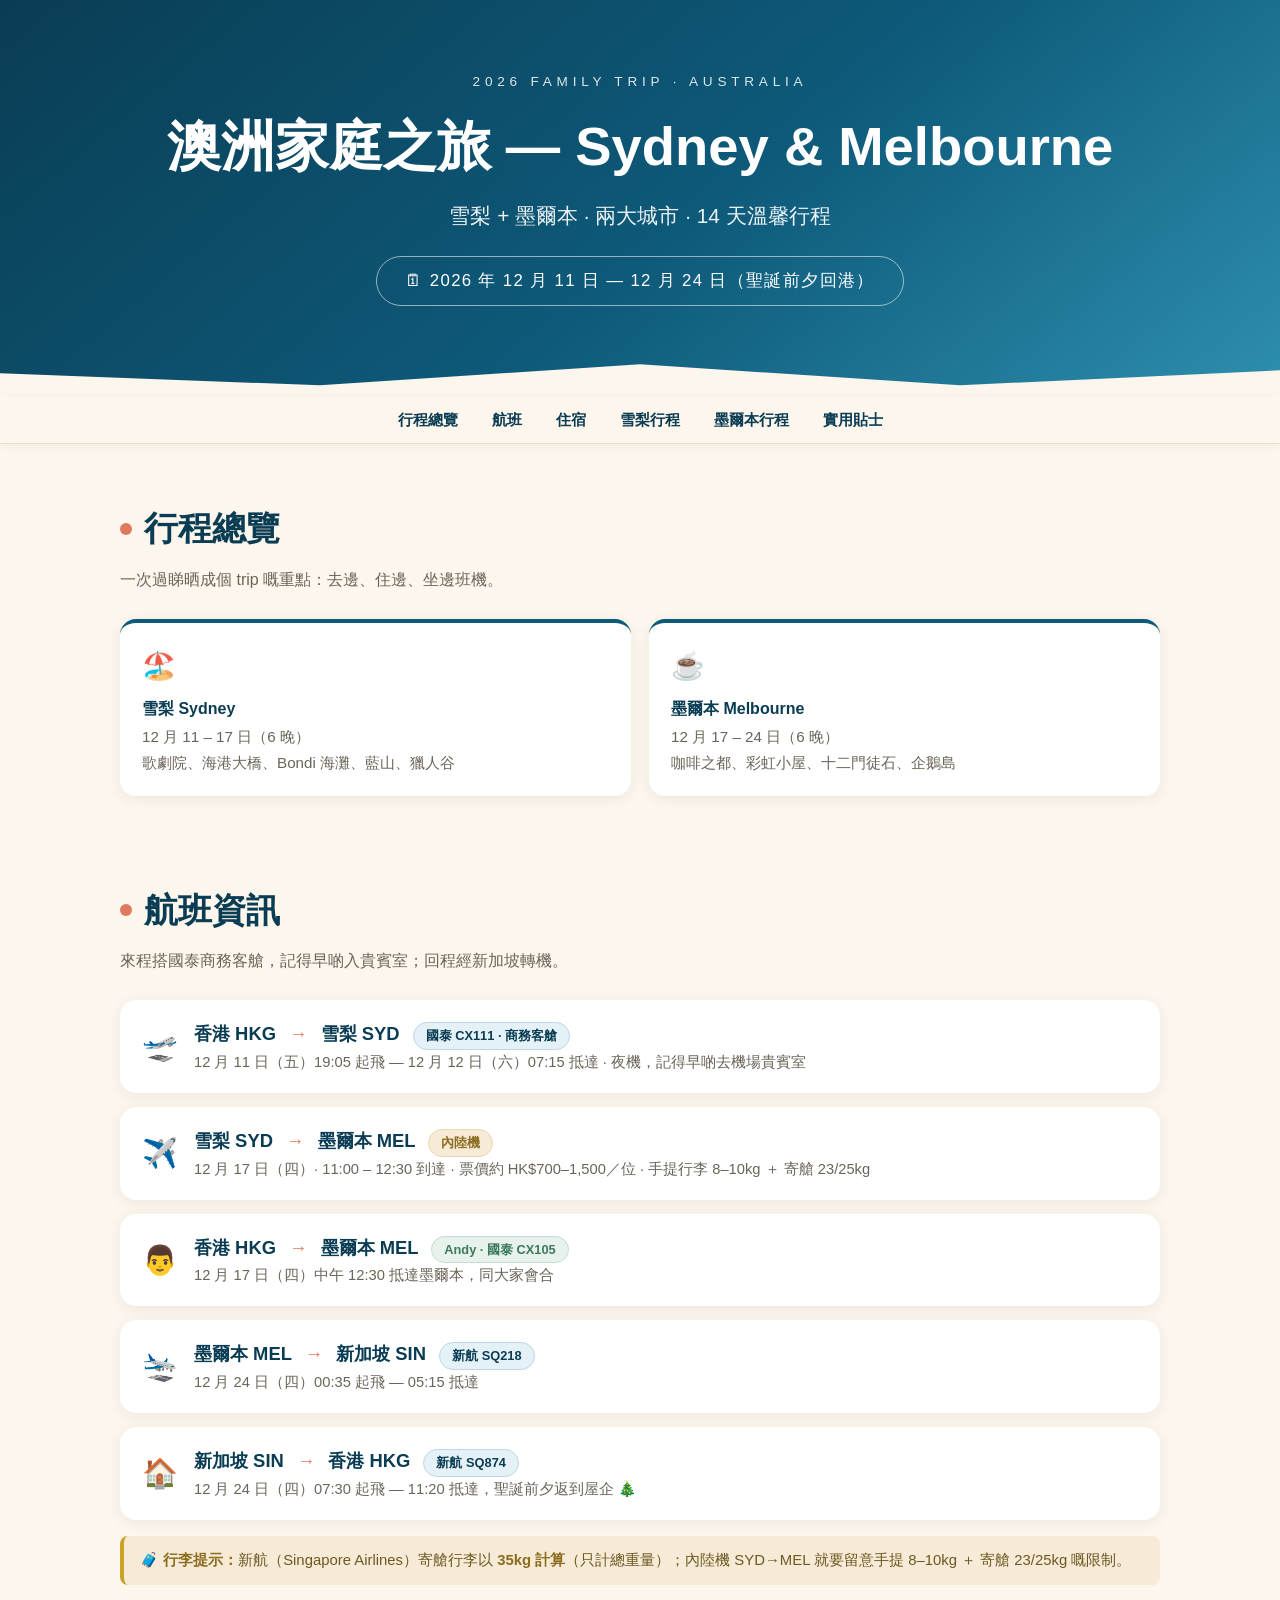
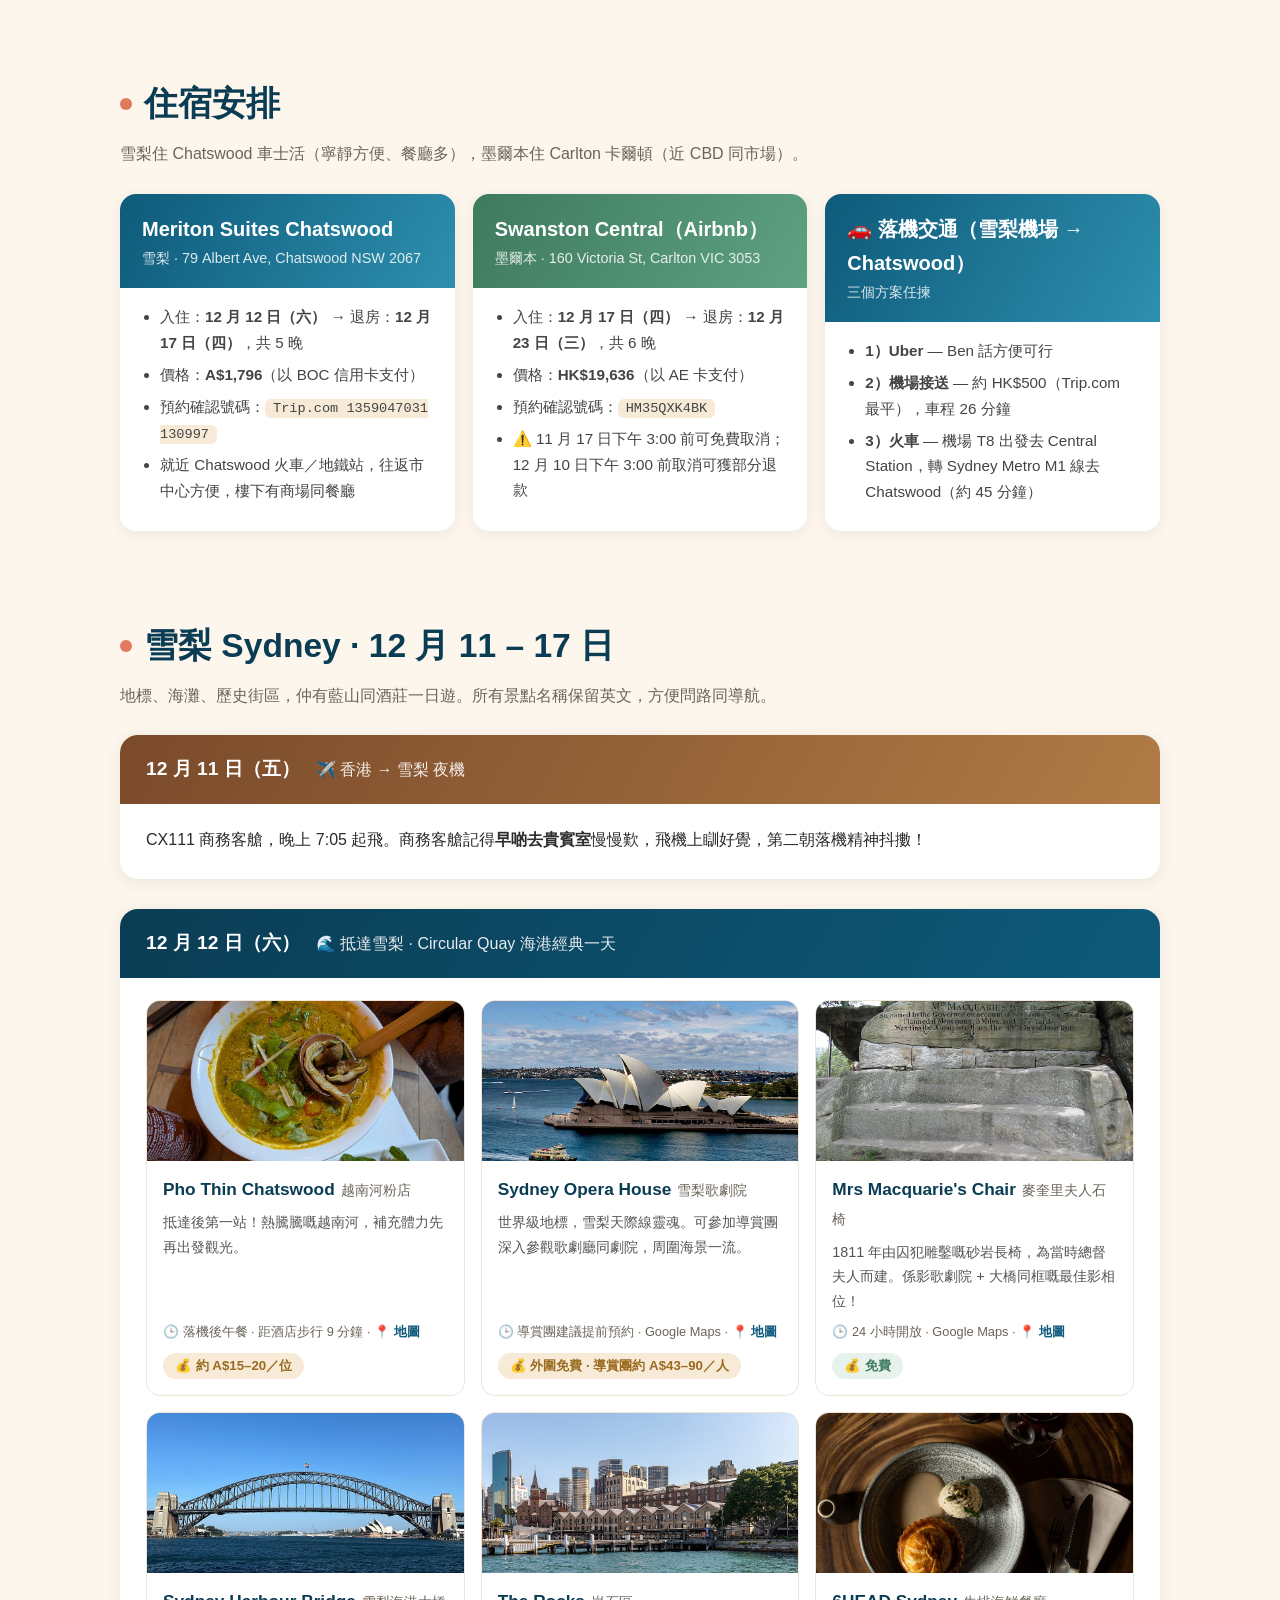
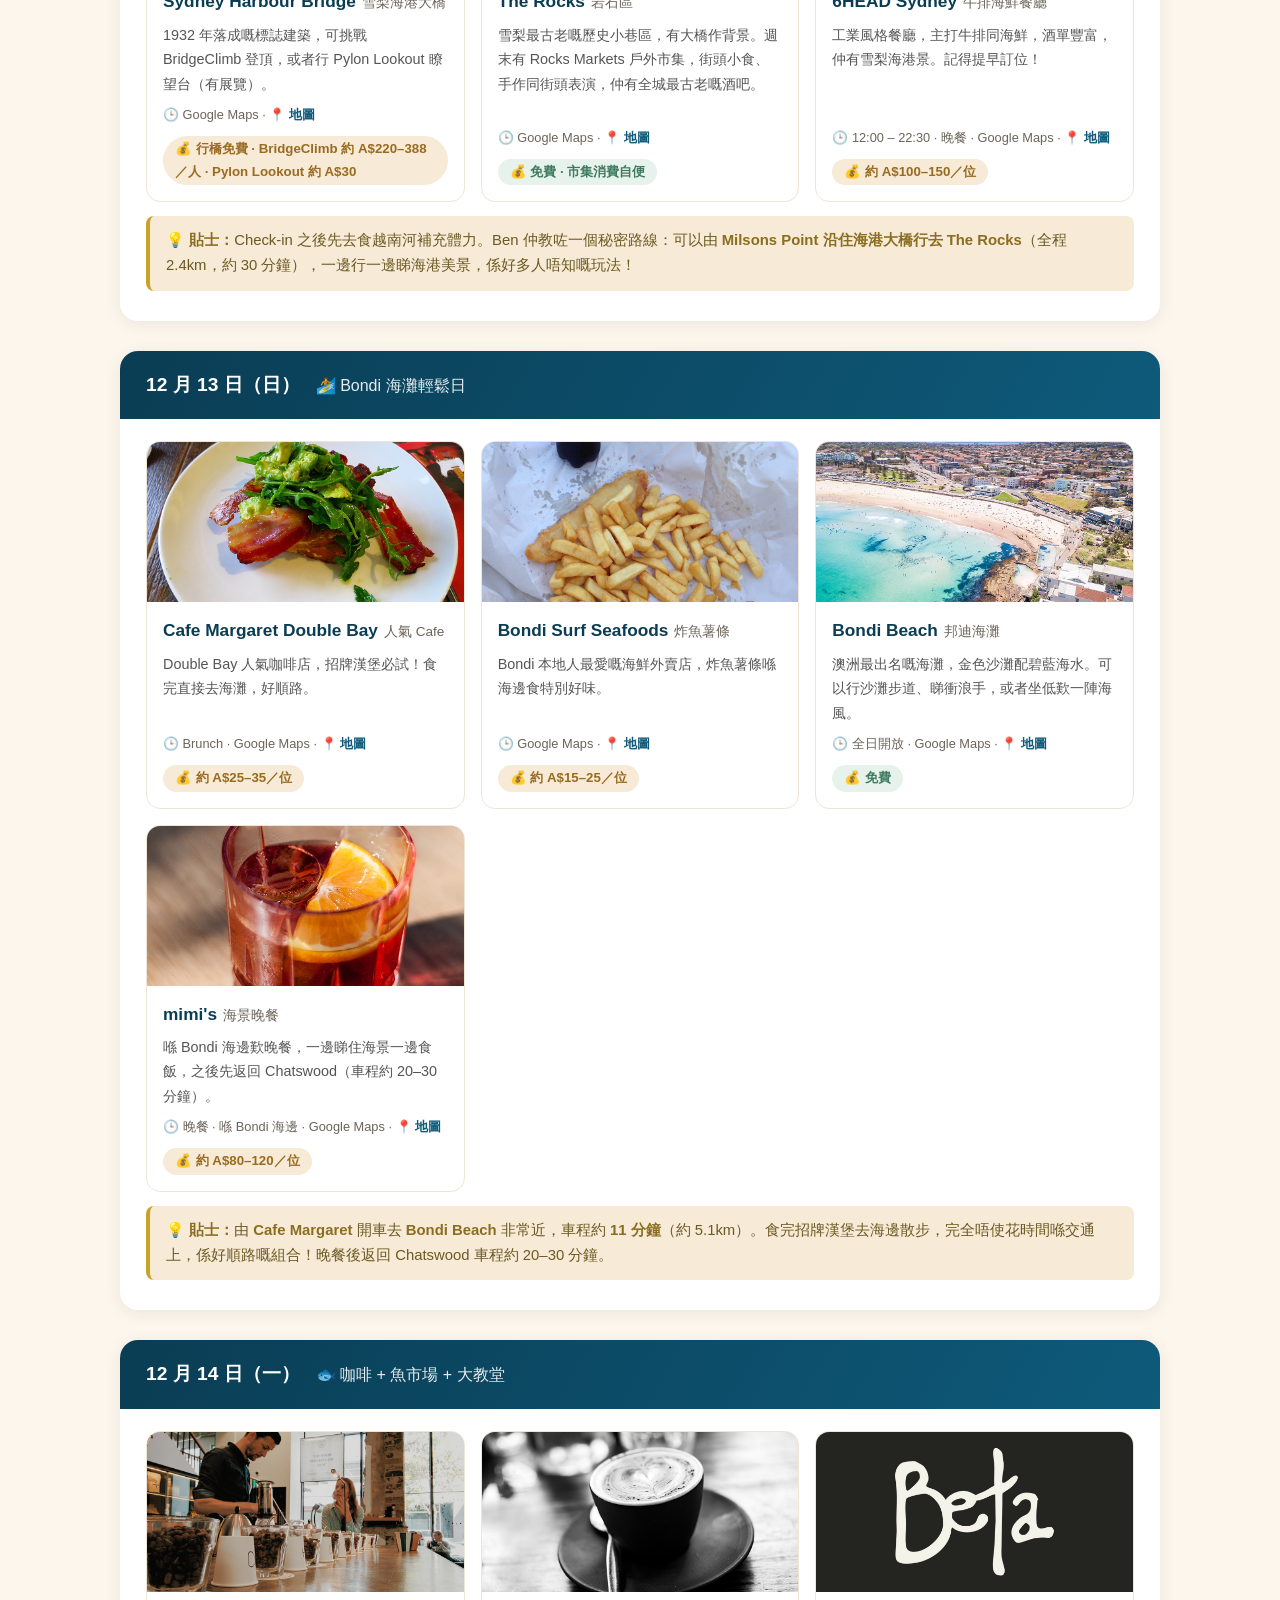
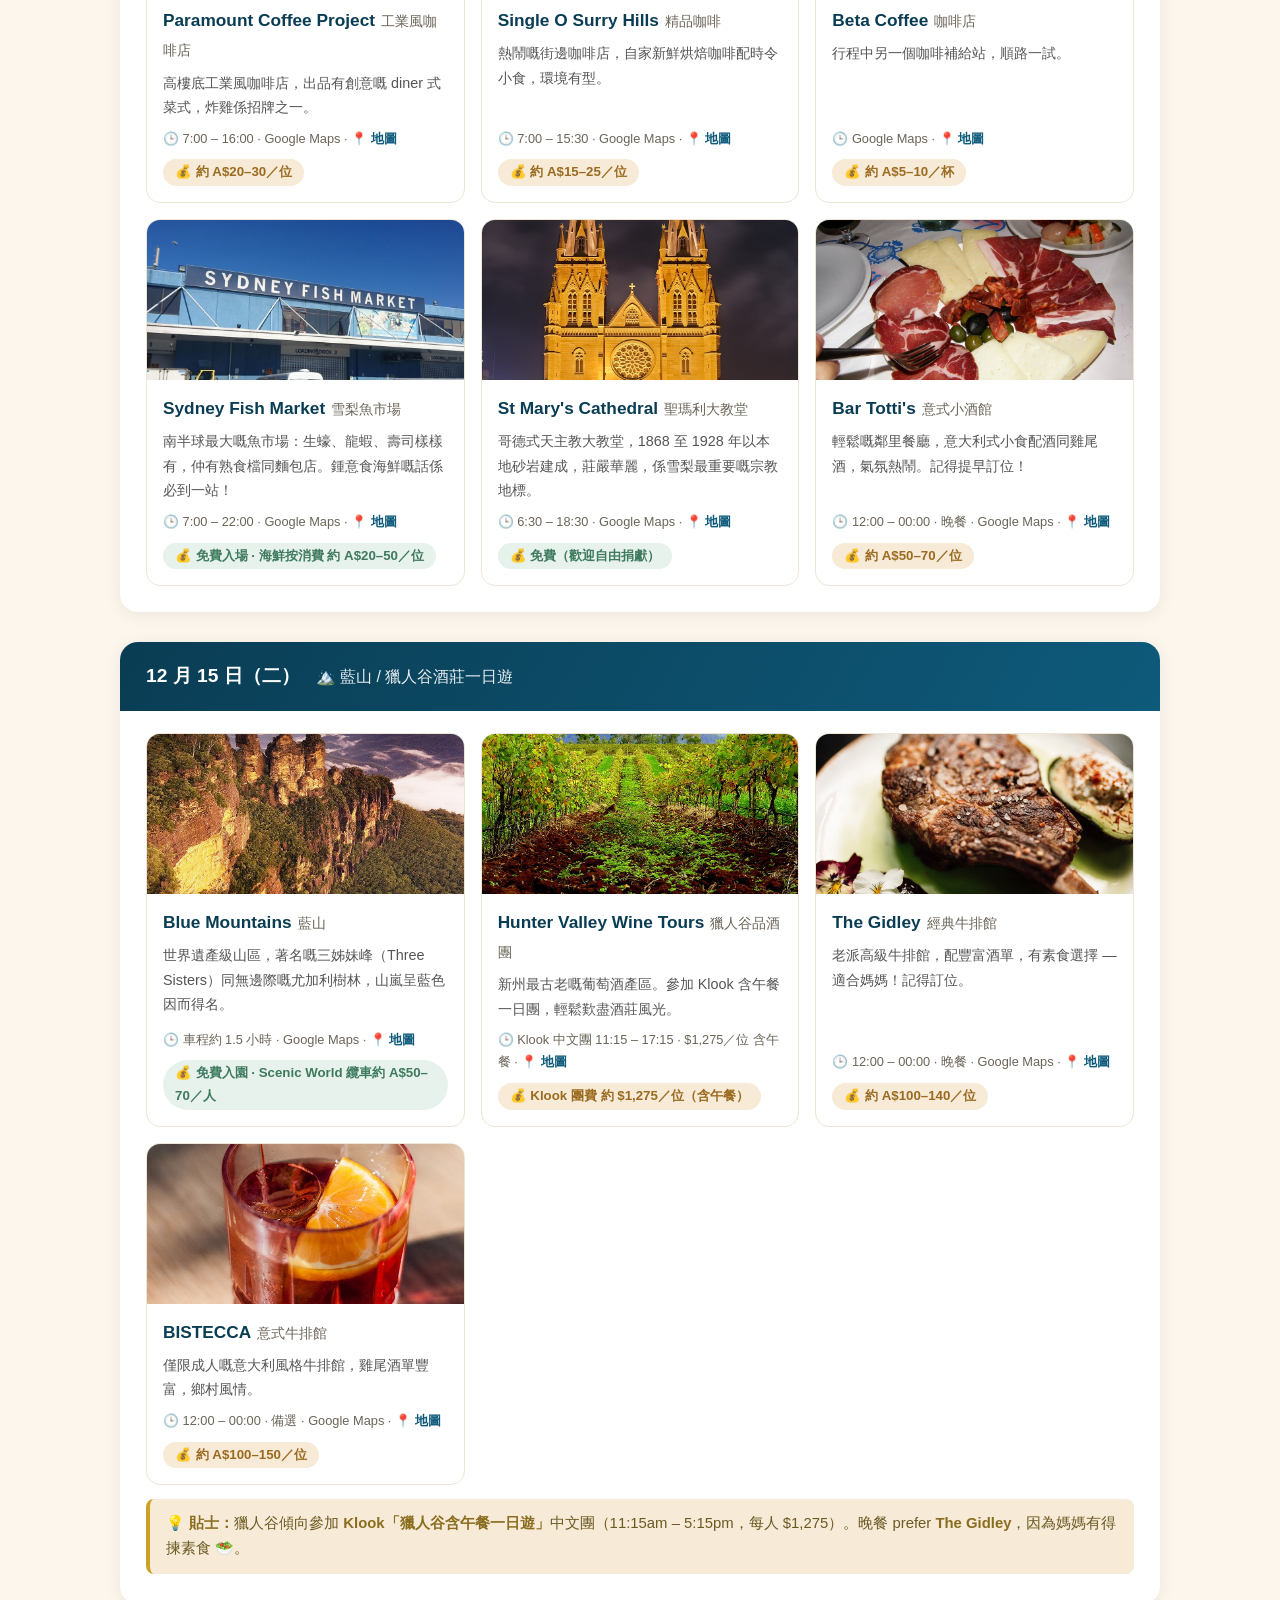
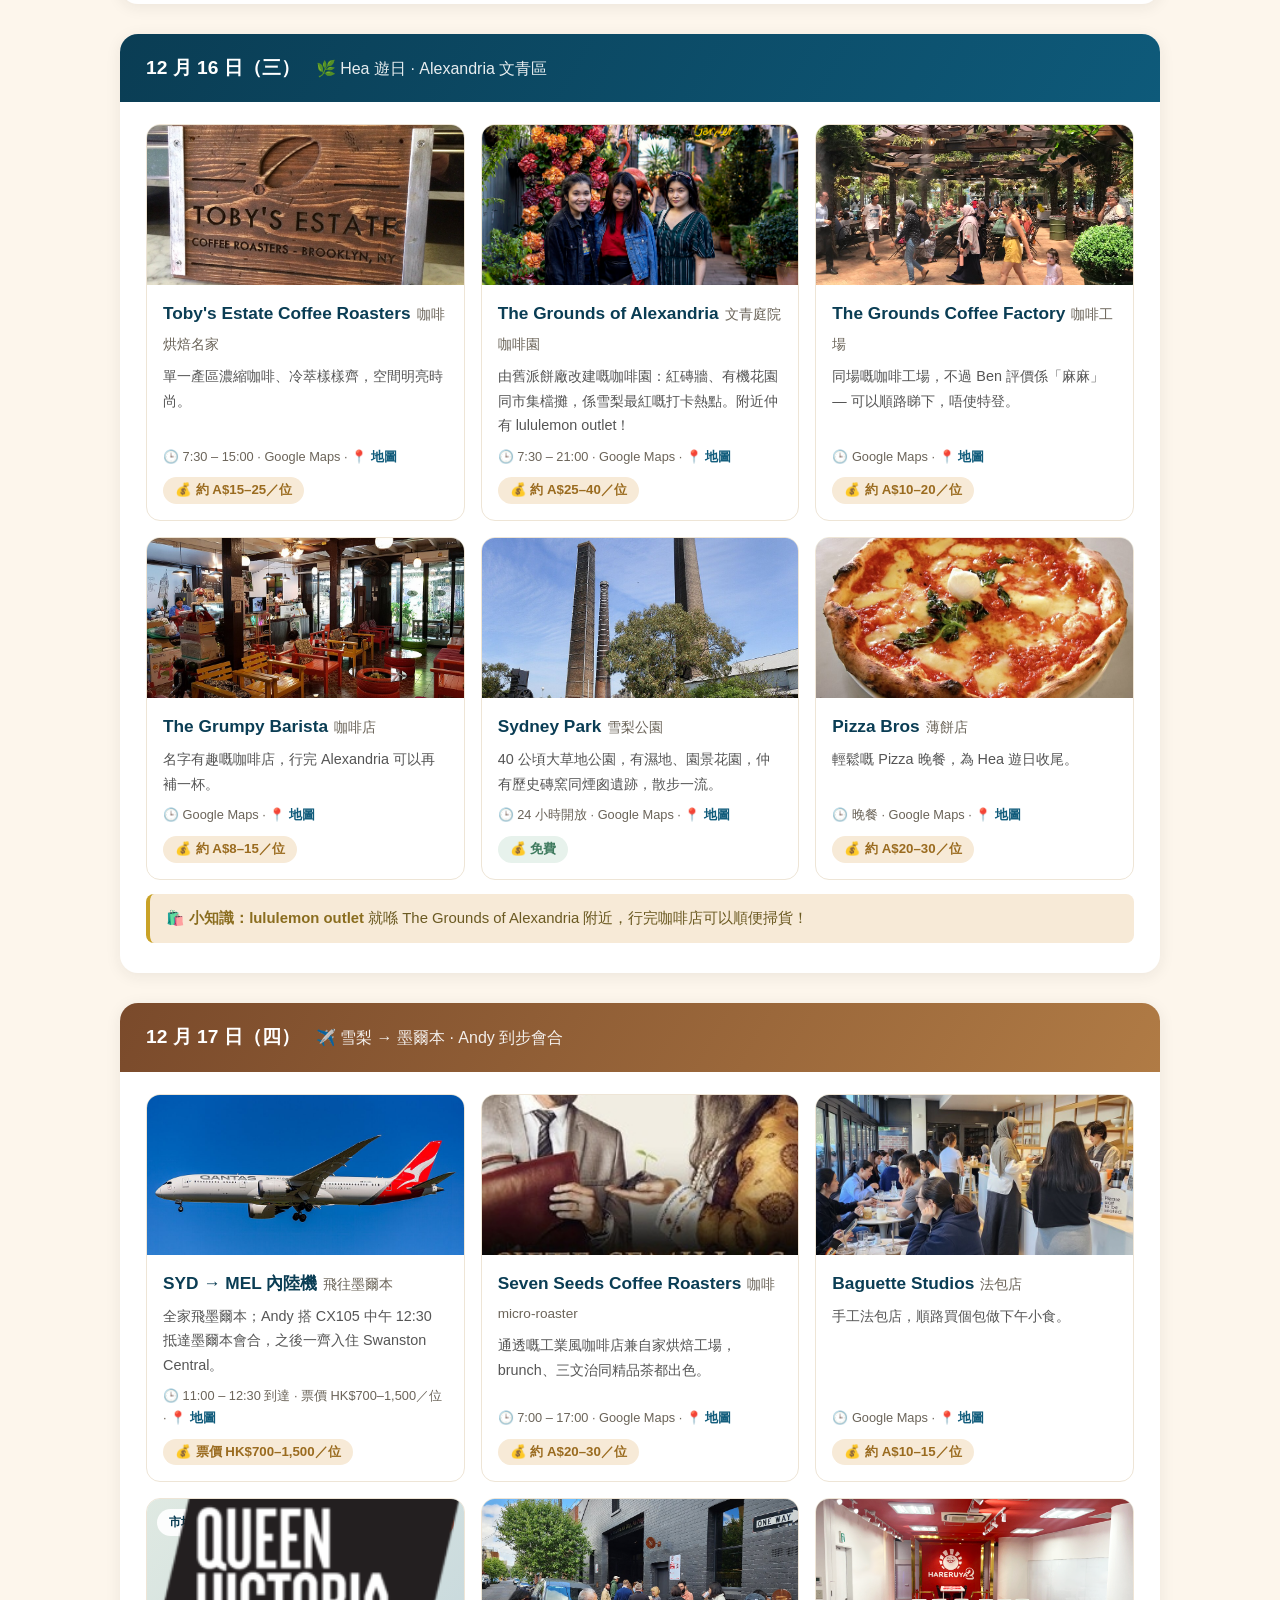
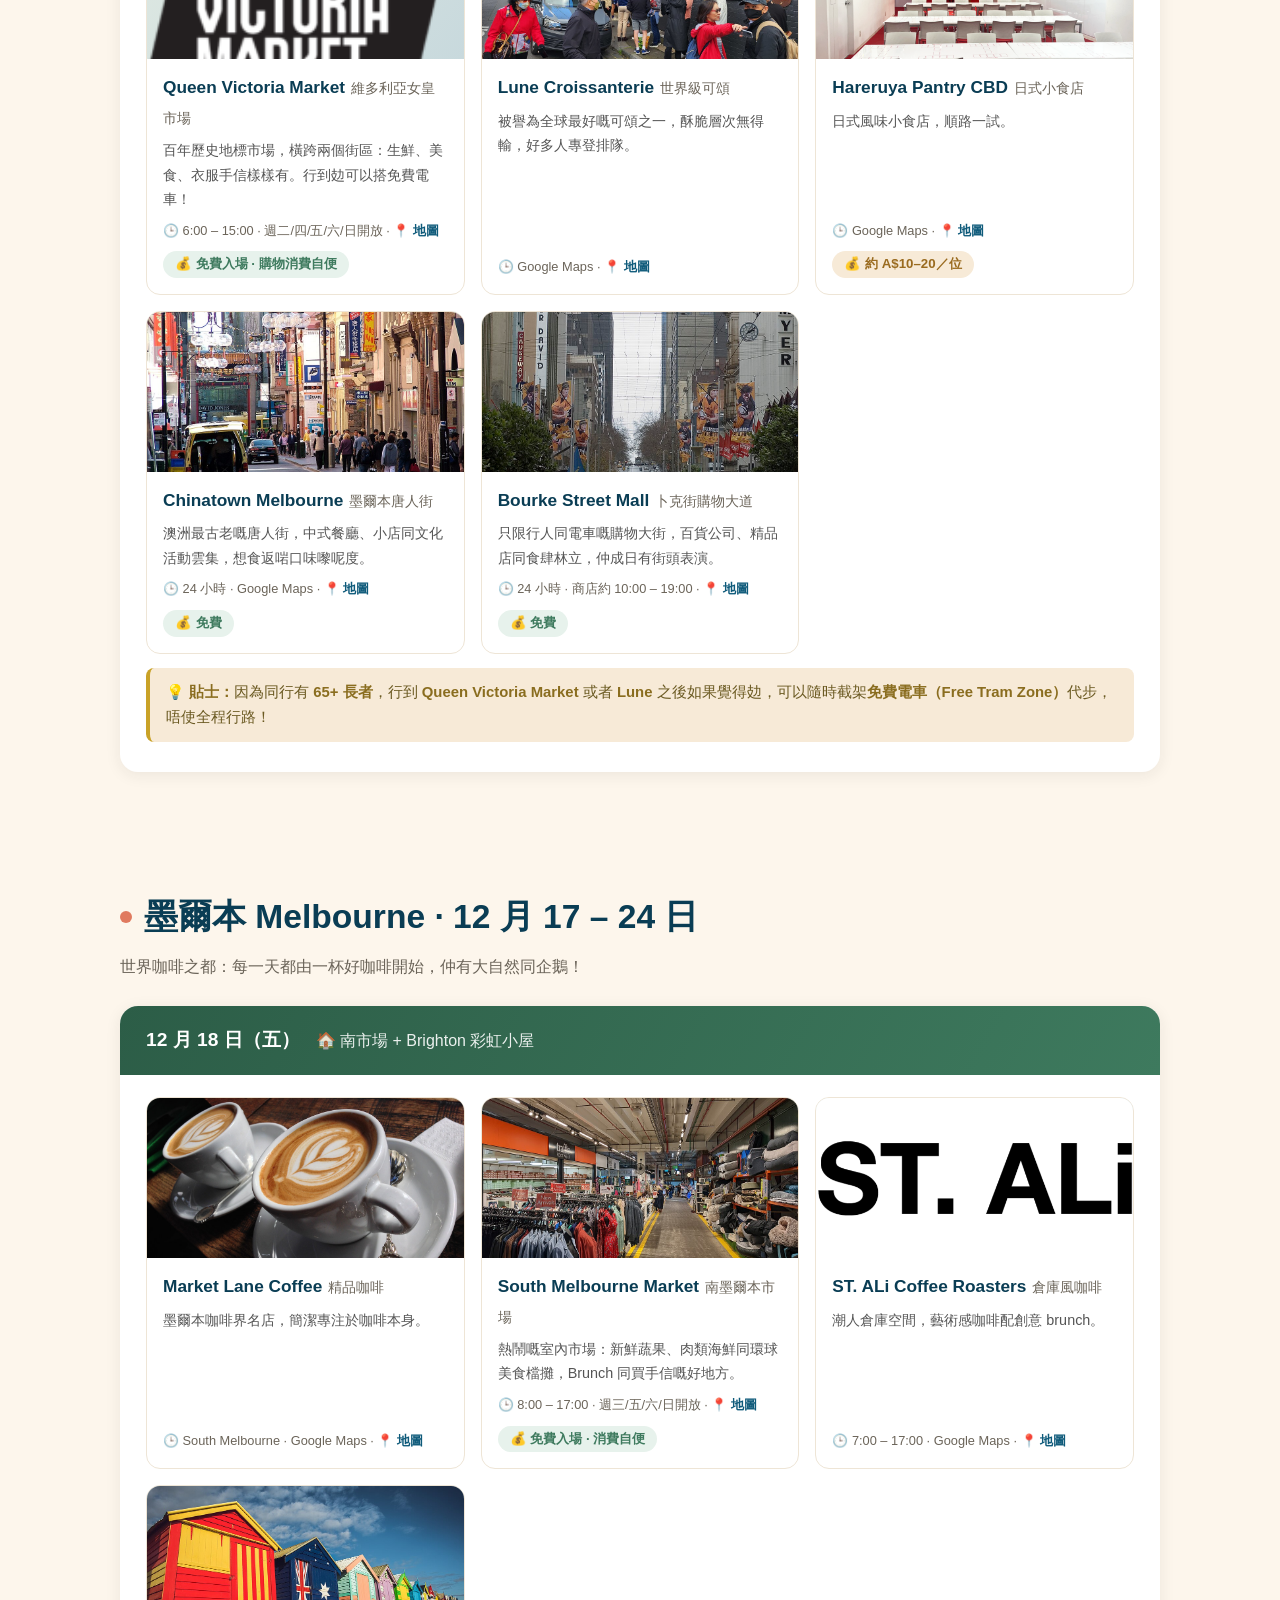
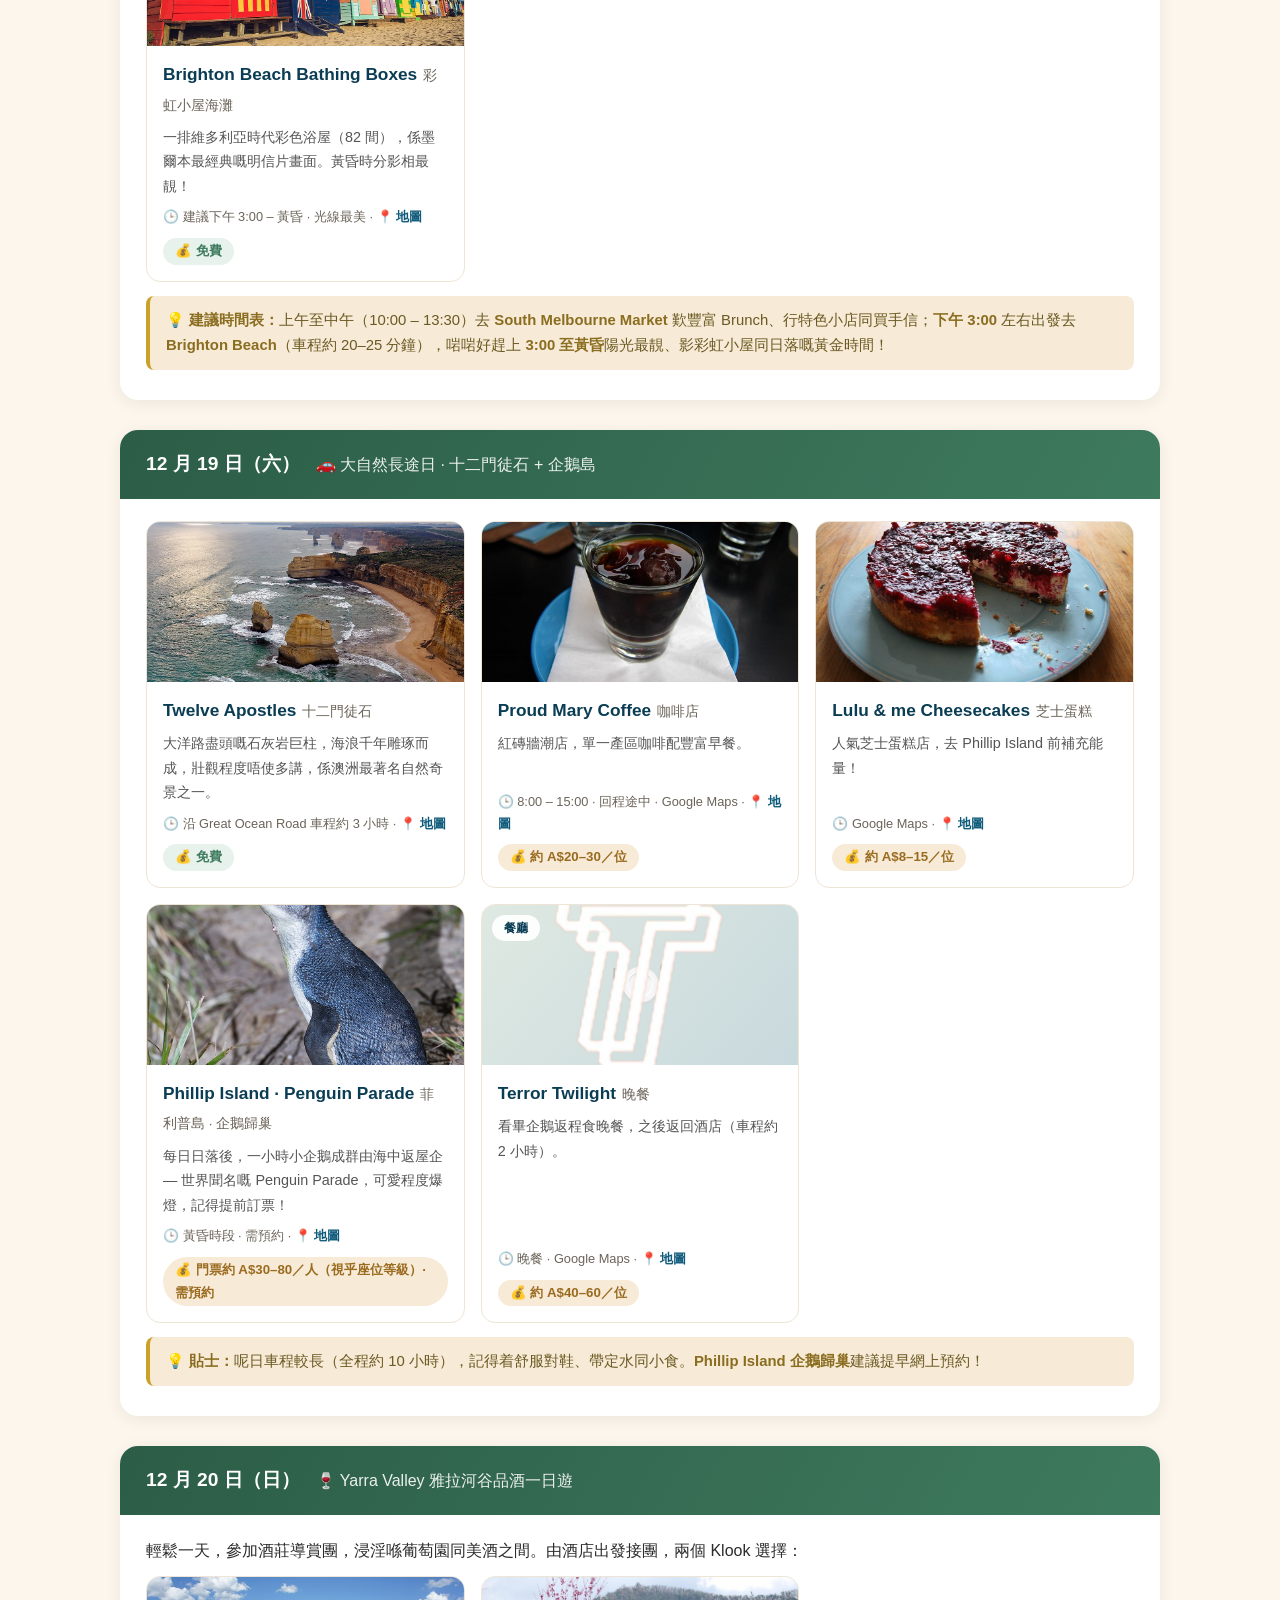
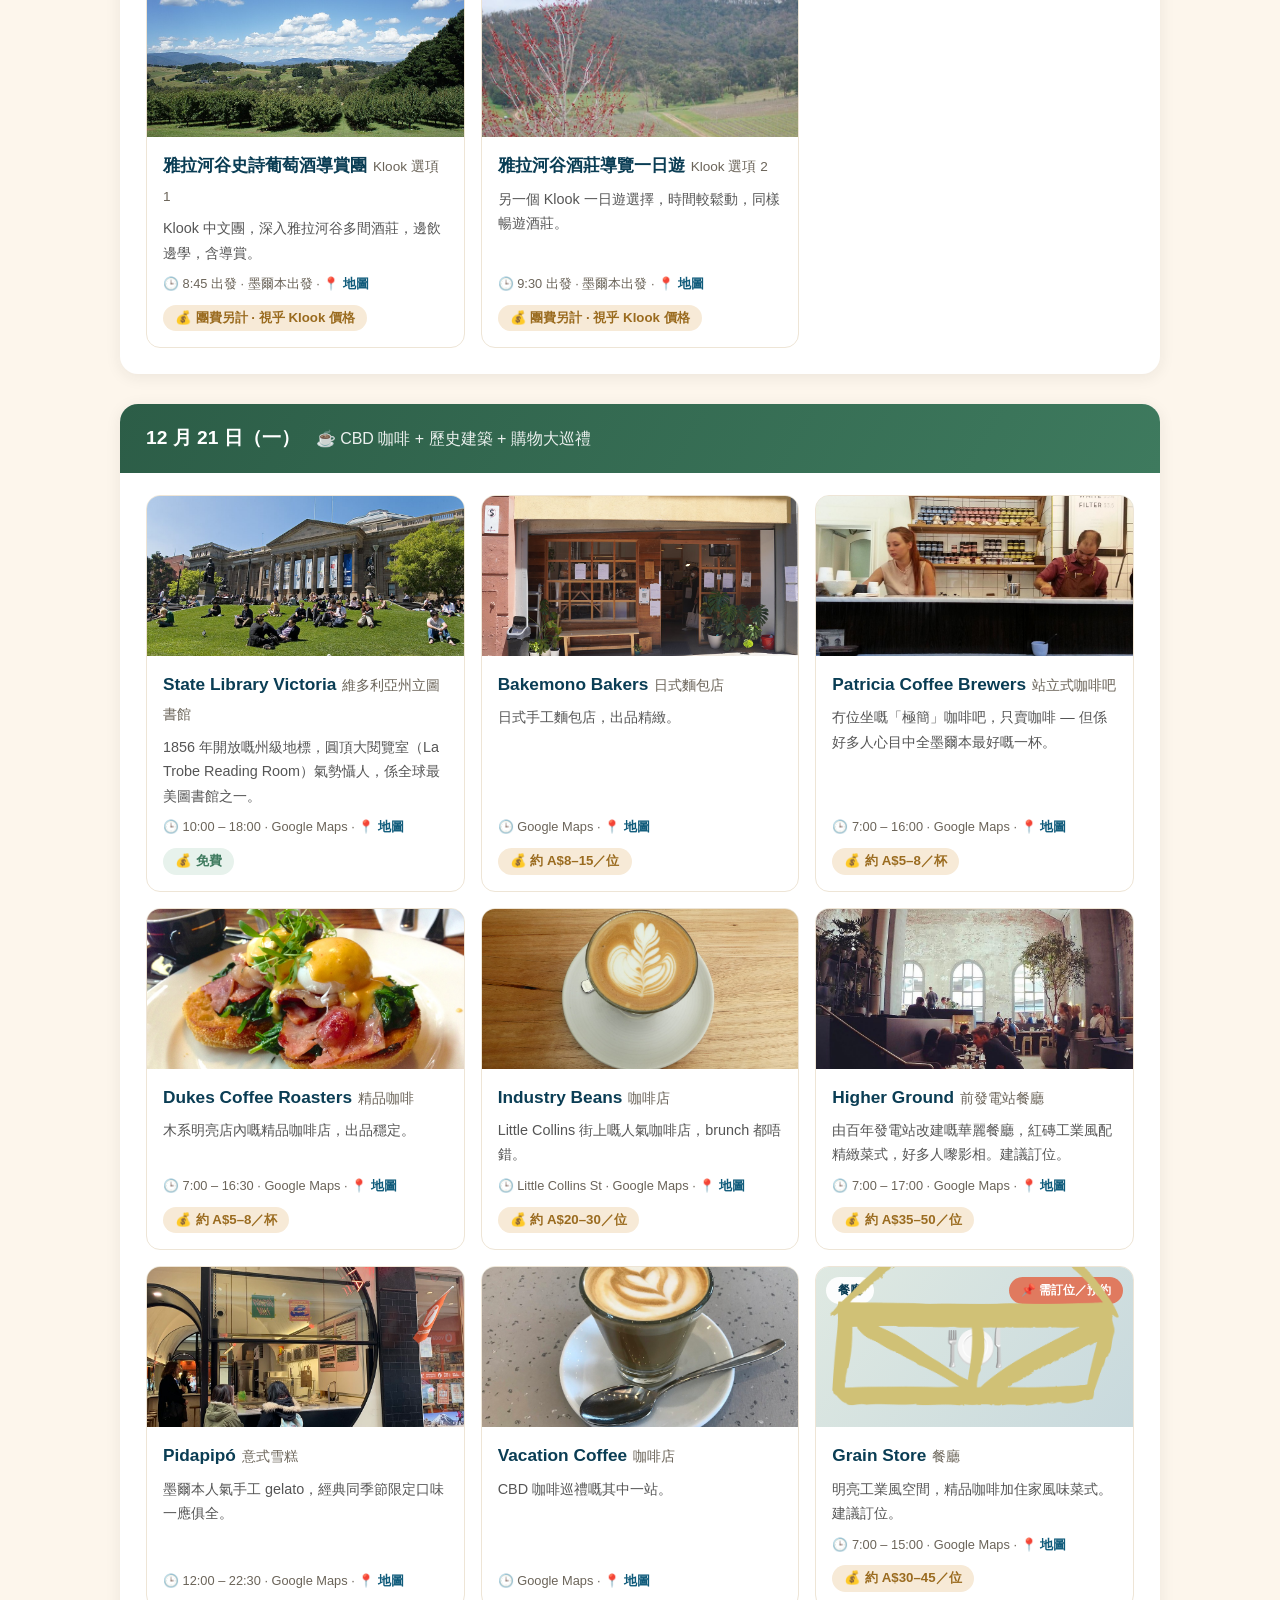
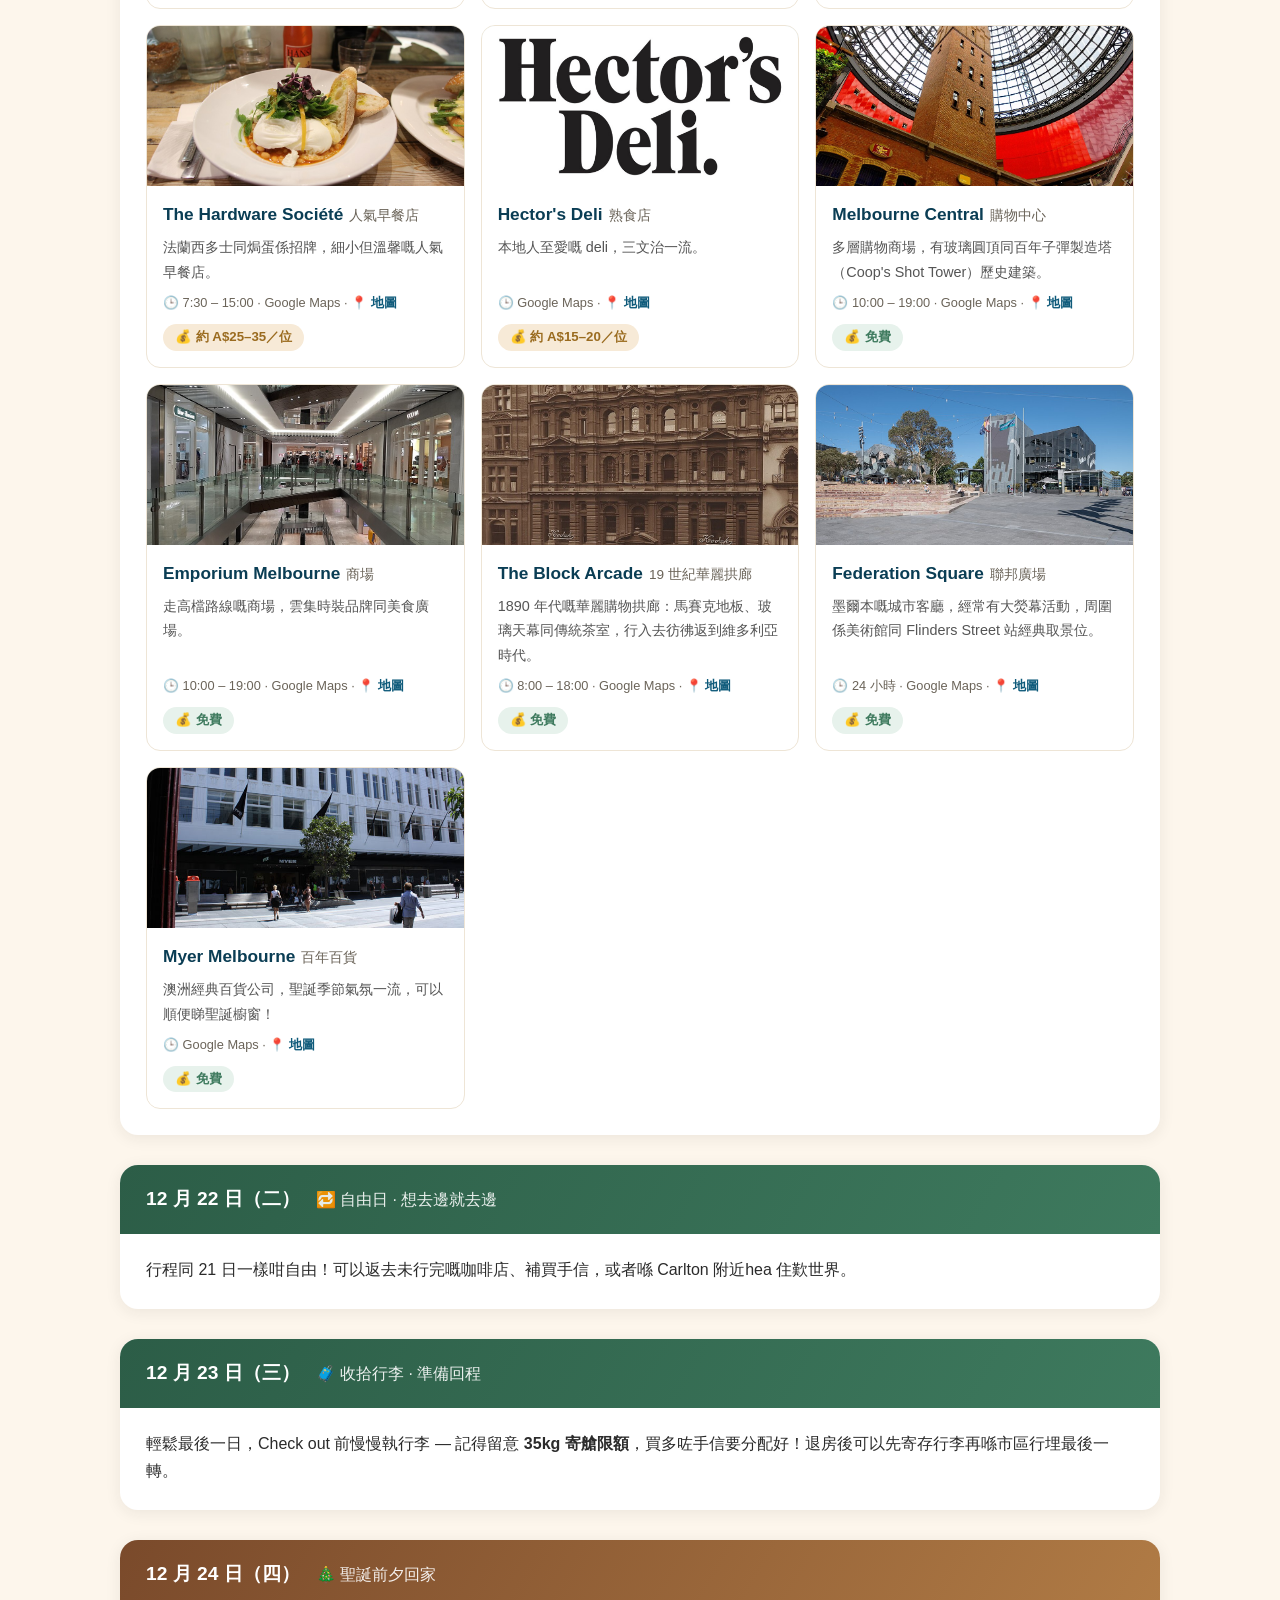
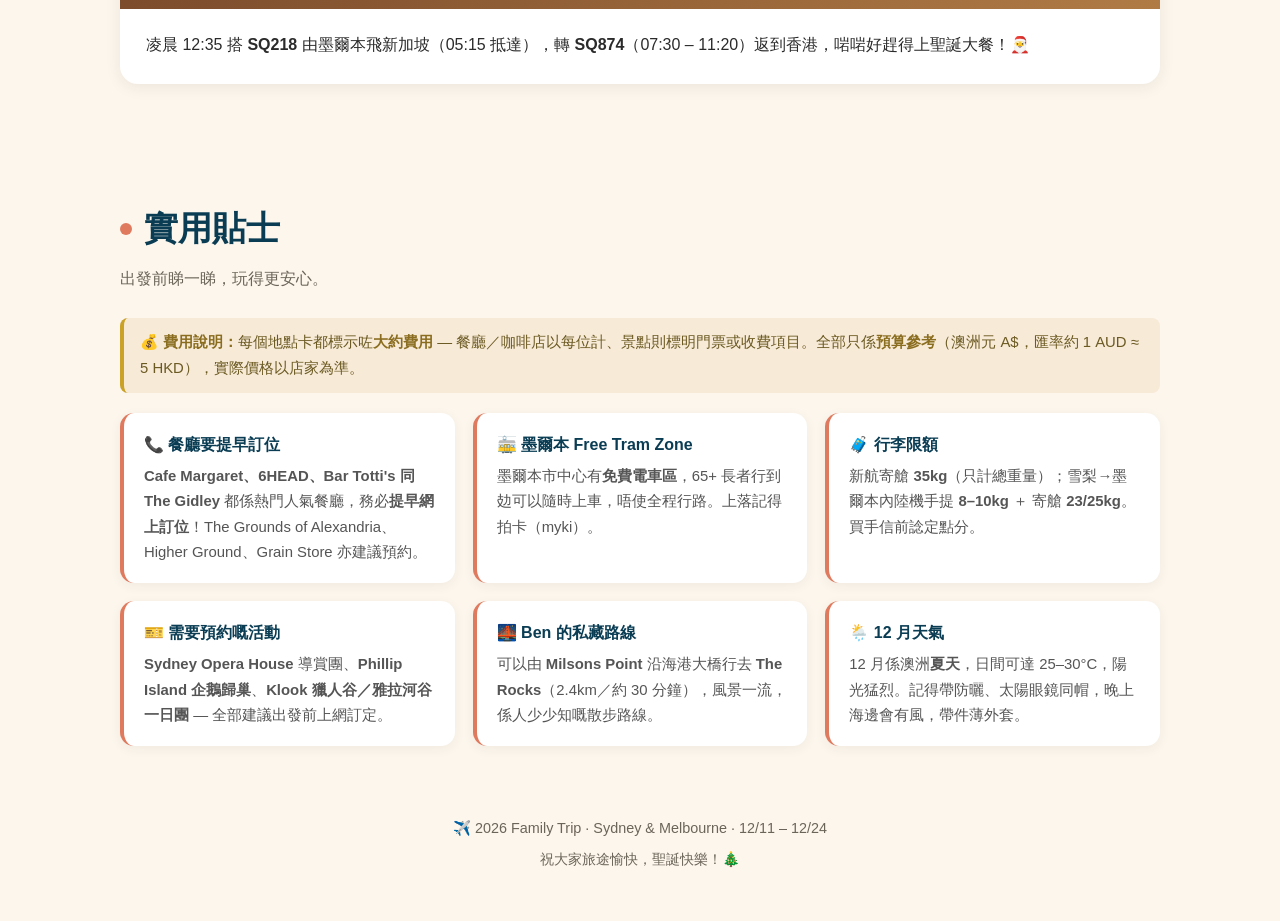
==== aussie/index.html @ d3a6ebd0 "Improve mobile responsiveness: scrollable nav, tap targets, text-size-adjust, theme-color" ====
<!DOCTYPE html>
<html lang="zh-Hant">
<head>
<meta charset="UTF-8">
<meta name="viewport" content="width=device-width, initial-scale=1.0">
<meta name="theme-color" content="#0a3d54">
<title>2026 澳洲家庭之旅 — Sydney &amp; Melbourne</title>
<style>
  :root{
    --ocean:#0e5a7a; --ocean-dark:#0a3d54; --sand:#fdf6ec; --sand2:#f7ead7;
    --leaf:#3e7a5e; --coral:#e07a5f; --ink:#2b2b2b; --muted:#6b6459;
    --card:#ffffff; --gold:#c9a227;
  }
  *{margin:0;padding:0;box-sizing:border-box}
  html{scroll-behavior:smooth;-webkit-text-size-adjust:100%}
  body{font-family:"PingFang TC","Microsoft JhengHei","Noto Sans TC",Segoe UI,sans-serif;background:var(--sand);color:var(--ink);line-height:1.7}
  img{max-width:100%;display:block}

  /* ---------- Hero ---------- */
  .hero{background:linear-gradient(140deg,var(--ocean-dark) 0%,var(--ocean) 55%,#2e8fae 100%);color:#fff;text-align:center;padding:70px 20px 90px;position:relative;overflow:hidden}
  .hero::after{content:"";position:absolute;bottom:-1px;left:0;right:0;height:60px;background:var(--sand);clip-path:polygon(0 100%,100% 100%,100% 55%,75% 80%,50% 45%,25% 80%,0 60%)}
  .hero .kicker{letter-spacing:.35em;font-size:.85rem;opacity:.85;text-transform:uppercase}
  .hero h1{font-size:clamp(2rem,5.5vw,3.4rem);margin:.5rem 0 .3rem;font-weight:800}
  .hero .sub{font-size:clamp(1rem,2.4vw,1.3rem);opacity:.92}
  .hero .dates{display:inline-block;margin-top:22px;padding:10px 28px;border:1.5px solid rgba(255,255,255,.55);border-radius:999px;font-size:1.05rem;letter-spacing:.08em}

  nav{position:sticky;top:0;z-index:50;background:rgba(253,246,236,.96);backdrop-filter:blur(6px);-webkit-backdrop-filter:blur(6px);border-bottom:1px solid #eadfcf;box-shadow:0 2px 10px rgba(0,0,0,.05)}
  nav ul{display:flex;justify-content:center;gap:6px;list-style:none;padding:10px 12px;flex-wrap:wrap}
  nav a{text-decoration:none;color:var(--ocean-dark);font-weight:600;font-size:.95rem;padding:6px 14px;border-radius:999px}
  nav a:hover{background:var(--sand2)}

  .wrap{max-width:1080px;margin:0 auto;padding:0 20px}
  section{padding:56px 0 30px}
  h2{font-size:clamp(1.5rem,3.4vw,2.1rem);color:var(--ocean-dark);margin-bottom:8px;display:flex;align-items:center;gap:12px}
  h2 .dot{width:12px;height:12px;border-radius:50%;background:var(--coral);flex:none}
  .lead{color:var(--muted);margin-bottom:26px}

  /* ---------- Summary cards ---------- */
  .grid{display:grid;gap:18px}
  .grid.c4{grid-template-columns:repeat(auto-fit,minmax(230px,1fr))}
  .grid.c3{grid-template-columns:repeat(auto-fit,minmax(280px,1fr))}
  .stat{background:var(--card);border-radius:16px;padding:20px 22px;box-shadow:0 3px 14px rgba(43,43,43,.07);border-top:4px solid var(--ocean)}
  .stat .ic{font-size:1.7rem}
  .stat h3{font-size:1rem;color:var(--ocean-dark);margin:6px 0 2px}
  .stat p{font-size:.95rem;color:var(--muted)}

  /* ---------- Flights ---------- */
  .flight{background:var(--card);border-radius:16px;padding:18px 22px;box-shadow:0 3px 14px rgba(43,43,43,.07);display:flex;gap:16px;align-items:center;flex-wrap:wrap}
  .flight .route{font-weight:800;font-size:1.15rem;color:var(--ocean-dark)}
  .flight .route .arrow{color:var(--coral);margin:0 8px}
  .flight .meta{color:var(--muted);font-size:.92rem}
  .tag{display:inline-block;background:var(--sand2);color:#8a6d1f;border:1px solid #e7d9b0;border-radius:999px;font-size:.8rem;padding:2px 12px;margin-left:8px;white-space:nowrap}
  .tag.blue{background:#e4f1f6;color:var(--ocean-dark);border-color:#bcd9e4}
  .tag.green{background:#e7f2ec;color:var(--leaf);border-color:#c2ddd0}

  /* ---------- Hotels ---------- */
  .hotel{background:var(--card);border-radius:16px;overflow:hidden;box-shadow:0 3px 14px rgba(43,43,43,.07);display:flex;flex-direction:column}
  .hotel .head{padding:18px 22px;color:#fff}
  .hotel.sydney .head{background:linear-gradient(120deg,var(--ocean),#2e8fae)}
  .hotel.melb .head{background:linear-gradient(120deg,var(--leaf),#5fa183)}
  .hotel .head h3{font-size:1.25rem}
  .hotel .head .en{opacity:.85;font-size:.9rem}
  .hotel .body{padding:16px 22px 20px;font-size:.95rem}
  .hotel .body li{margin-left:18px;margin-bottom:6px;color:#444}
  .conf{font-family:Consolas,monospace;background:var(--sand2);padding:2px 8px;border-radius:6px;font-size:.85rem;word-break:break-all}

  /* ---------- Day timeline ---------- */
  .day{background:var(--card);border-radius:18px;box-shadow:0 3px 16px rgba(43,43,43,.08);margin-bottom:30px;overflow:hidden}
  .day-head{padding:18px 26px;color:#fff;display:flex;flex-wrap:wrap;align-items:baseline;gap:10px 16px}
  .day-head .dnum{font-weight:800;font-size:1.2rem}
  .day-head .dtheme{font-size:1rem;opacity:.9}
  .sydney>.day-head{background:linear-gradient(120deg,var(--ocean-dark),var(--ocean))}
  .melb>.day-head{background:linear-gradient(120deg,#2c5d47,var(--leaf))}
  .fly>.day-head{background:linear-gradient(120deg,#7a4a2b,#b07b45)}
  .day-body{padding:22px 26px 26px}
  .day-notes{background:var(--sand2);border-left:4px solid var(--gold);border-radius:8px;padding:12px 16px;margin:14px 0 4px;font-size:.93rem;color:#6b5a22}
  .day-notes b{color:#8a6d1f}

  .places{display:grid;gap:16px;grid-template-columns:repeat(auto-fill,minmax(300px,1fr))}
  .place{background:#fff;border:1px solid #eee5d6;border-radius:14px;overflow:hidden;transition:transform .18s,box-shadow .18s;display:flex;flex-direction:column}
  .place:hover{transform:translateY(-3px);box-shadow:0 8px 20px rgba(43,43,43,.12)}
  .place .pic{height:160px;background:linear-gradient(130deg,#dfe9e2,#c8d9dd);position:relative;display:flex;align-items:center;justify-content:center;font-size:3rem;color:#8ba79a;overflow:hidden}
  .place .pic img{width:100%;height:100%;object-fit:cover}
  .place .pic .cat{position:absolute;top:10px;left:10px;background:rgba(255,255,255,.92);border-radius:999px;font-size:.75rem;padding:3px 12px;font-weight:700;color:var(--ocean-dark)}
  .place .pic .book{position:absolute;top:10px;right:10px;background:var(--coral);color:#fff;border-radius:999px;font-size:.75rem;padding:3px 12px;font-weight:700}
  .place .info{padding:14px 16px 16px;flex:1;display:flex;flex-direction:column}
  .place h4{font-size:1.08rem;color:var(--ocean-dark)}
  .place h4 span{font-size:.85rem;color:var(--muted);font-weight:500;margin-left:6px}
  .place p{font-size:.9rem;color:#555;margin-top:6px;flex:1}
  .place .hours{font-size:.8rem;color:var(--muted);margin-top:8px}
  .place .cost{font-size:.83rem;color:#9a6b1f;background:var(--sand2);display:inline-block;padding:2px 12px;border-radius:999px;margin-top:10px;font-weight:700;align-self:flex-start}
  .place .cost.free{color:var(--leaf);background:#e7f2ec}
  .place .hours a{color:var(--ocean);text-decoration:none;font-weight:600}
  .place .hours a:hover{text-decoration:underline}

  /* ---------- Tips ---------- */
  .tip{background:var(--card);border-radius:14px;padding:18px 20px;box-shadow:0 3px 12px rgba(43,43,43,.06);border-left:4px solid var(--coral)}
  .tip h4{color:var(--ocean-dark);margin-bottom:6px}
  .tip p{font-size:.93rem;color:#555}

  footer{text-align:center;padding:40px 20px 50px;color:var(--muted);font-size:.9rem}
  @media(max-width:640px){
    .places{grid-template-columns:1fr}
    .day-body{padding:18px 14px 22px}
    section{padding:38px 0 22px}
    .wrap{padding:0 14px}
    .hero{padding:50px 16px 74px}
    nav ul{flex-wrap:nowrap;justify-content:flex-start;overflow-x:auto;-webkit-overflow-scrolling:touch;padding:8px 10px;scrollbar-width:none}
    nav ul::-webkit-scrollbar{display:none}
    nav a{padding:9px 16px;white-space:nowrap;font-size:.9rem;display:inline-block}
    .flight{padding:14px 16px}
    .tip{padding:15px 16px}
    .day-head{padding:15px 16px}
    .place .pic{height:170px}
  }
</style>
</head>
<body>

<header class="hero">
  <div class="kicker">2026 Family Trip · Australia</div>
  <h1>澳洲家庭之旅 — Sydney &amp; Melbourne</h1>
  <div class="sub">雪梨 + 墨爾本 · 兩大城市 · 14 天溫馨行程</div>
  <div class="dates">🗓 2026 年 12 月 11 日 — 12 月 24 日（聖誕前夕回港）</div>
</header>

<nav>
  <ul>
    <li><a href="#overview">行程總覽</a></li>
    <li><a href="#flights">航班</a></li>
    <li><a href="#hotels">住宿</a></li>
    <li><a href="#sydney">雪梨行程</a></li>
    <li><a href="#melbourne">墨爾本行程</a></li>
    <li><a href="#tips">實用貼士</a></li>
  </ul>
</nav>

<div class="wrap">

<!-- ================= OVERVIEW ================= -->
<section id="overview">
  <h2><span class="dot"></span>行程總覽</h2>
  <p class="lead">一次過睇晒成個 trip 嘅重點：去邊、住邊、坐邊班機。</p>
  <div class="grid c4">
    <div class="stat"><div class="ic">🏖️</div><h3>雪梨 Sydney</h3><p>12 月 11 – 17 日（6 晚）<br>歌劇院、海港大橋、Bondi 海灘、藍山、獵人谷</p></div>
    <div class="stat"><div class="ic">☕</div><h3>墨爾本 Melbourne</h3><p>12 月 17 – 24 日（6 晚）<br>咖啡之都、彩虹小屋、十二門徒石、企鵝島</p></div>
  </div>
</section>

<!-- ================= FLIGHTS ================= -->
<section id="flights">
  <h2><span class="dot"></span>航班資訊</h2>
  <p class="lead">來程搭國泰商務客艙，記得早啲入貴賓室；回程經新加坡轉機。</p>
  <div class="grid" style="gap:14px">
    <div class="flight">
      <div style="font-size:1.8rem">🛫</div>
      <div>
        <div class="route">香港 HKG <span class="arrow">→</span> 雪梨 SYD <span class="tag blue">國泰 CX111 · 商務客艙</span></div>
        <div class="meta">12 月 11 日（五）19:05 起飛 — 12 月 12 日（六）07:15 抵達 · 夜機，記得早啲去機場貴賓室</div>
      </div>
    </div>
    <div class="flight">
      <div style="font-size:1.8rem">✈️</div>
      <div>
        <div class="route">雪梨 SYD <span class="arrow">→</span> 墨爾本 MEL <span class="tag">內陸機</span></div>
        <div class="meta">12 月 17 日（四）· 11:00 – 12:30 到達 · 票價約 HK$700–1,500／位 · 手提行李 8–10kg ＋ 寄艙 23/25kg</div>
      </div>
    </div>
    <div class="flight">
      <div style="font-size:1.8rem">👨</div>
      <div>
        <div class="route">香港 HKG <span class="arrow">→</span> 墨爾本 MEL <span class="tag green">Andy · 國泰 CX105</span></div>
        <div class="meta">12 月 17 日（四）中午 12:30 抵達墨爾本，同大家會合</div>
      </div>
    </div>
    <div class="flight">
      <div style="font-size:1.8rem">🛬</div>
      <div>
        <div class="route">墨爾本 MEL <span class="arrow">→</span> 新加坡 SIN <span class="tag blue">新航 SQ218</span></div>
        <div class="meta">12 月 24 日（四）00:35 起飛 — 05:15 抵達</div>
      </div>
    </div>
    <div class="flight">
      <div style="font-size:1.8rem">🏠</div>
      <div>
        <div class="route">新加坡 SIN <span class="arrow">→</span> 香港 HKG <span class="tag blue">新航 SQ874</span></div>
        <div class="meta">12 月 24 日（四）07:30 起飛 — 11:20 抵達，聖誕前夕返到屋企 🎄</div>
      </div>
    </div>
  </div>
  <div class="day-notes" style="margin-top:16px"><b>🧳 行李提示：</b>新航（Singapore Airlines）寄艙行李以 <b>35kg 計算</b>（只計總重量）；內陸機 SYD→MEL 就要留意手提 8–10kg ＋ 寄艙 23/25kg 嘅限制。</div>
</section>

<!-- ================= HOTELS ================= -->
<section id="hotels">
  <h2><span class="dot"></span>住宿安排</h2>
  <p class="lead">雪梨住 Chatswood 車士活（寧靜方便、餐廳多），墨爾本住 Carlton 卡爾頓（近 CBD 同市場）。</p>
  <div class="grid c3">
    <div class="hotel sydney">
      <div class="head">
        <h3>Meriton Suites Chatswood</h3>
        <div class="en">雪梨 · 79 Albert Ave, Chatswood NSW 2067</div>
      </div>
      <div class="body">
        <ul>
          <li>入住：<b>12 月 12 日（六）</b> → 退房：<b>12 月 17 日（四）</b>，共 5 晚</li>
          <li>價格：<b>A$1,796</b>（以 BOC 信用卡支付）</li>
          <li>預約確認號碼：<span class="conf">Trip.com 1359047031130997</span></li>
          <li>就近 Chatswood 火車／地鐵站，往返市中心方便，樓下有商場同餐廳</li>
        </ul>
      </div>
    </div>
    <div class="hotel melb">
      <div class="head">
        <h3>Swanston Central（Airbnb）</h3>
        <div class="en">墨爾本 · 160 Victoria St, Carlton VIC 3053</div>
      </div>
      <div class="body">
        <ul>
          <li>入住：<b>12 月 17 日（四）</b> → 退房：<b>12 月 23 日（三）</b>，共 6 晚</li>
          <li>價格：<b>HK$19,636</b>（以 AE 卡支付）</li>
          <li>預約確認號碼：<span class="conf">HM35QXK4BK</span></li>
          <li>⚠️ 11 月 17 日下午 3:00 前可免費取消；12 月 10 日下午 3:00 前取消可獲部分退款</li>
        </ul>
      </div>
    </div>
    <div class="hotel sydney">
      <div class="head">
        <h3>🚗 落機交通（雪梨機場 → Chatswood）</h3>
        <div class="en">三個方案任揀</div>
      </div>
      <div class="body">
        <ul>
          <li><b>1）Uber</b> — Ben 話方便可行</li>
          <li><b>2）機場接送</b> — 約 HK$500（Trip.com 最平），車程 26 分鐘</li>
          <li><b>3）火車</b> — 機場 T8 出發去 Central Station，轉 Sydney Metro M1 線去 Chatswood（約 45 分鐘）</li>
        </ul>
      </div>
    </div>
  </div>
</section>

<!-- ================= SYDNEY ================= -->
<section id="sydney">
  <h2><span class="dot"></span>雪梨 Sydney · 12 月 11 – 17 日</h2>
  <p class="lead">地標、海灘、歷史街區，仲有藍山同酒莊一日遊。所有景點名稱保留英文，方便問路同導航。</p>

  <!-- Day 11 -->
  <div class="day fly">
    <div class="day-head"><span class="dnum">12 月 11 日（五）</span><span class="dtheme">✈️ 香港 → 雪梨 夜機</span></div>
    <div class="day-body">
      <p>CX111 商務客艙，晚上 7:05 起飛。商務客艙記得<b>早啲去貴賓室</b>慢慢歎，飛機上瞓好覺，第二朝落機精神抖擻！</p>
    </div>
  </div>

  <!-- Day 12 -->
  <div class="day sydney">
    <div class="day-head"><span class="dnum">12 月 12 日（六）</span><span class="dtheme">🌊 抵達雪梨 · Circular Quay 海港經典一天</span></div>
    <div class="day-body">
      <div class="places" id="d12"></div>
      <div class="day-notes"><b>💡 貼士：</b>Check-in 之後先去食越南河補充體力。Ben 仲教咗一個秘密路線：可以由 <b>Milsons Point 沿住海港大橋行去 The Rocks</b>（全程 2.4km，約 30 分鐘），一邊行一邊睇海港美景，係好多人唔知嘅玩法！</div>
    </div>
  </div>

  <!-- Day 13 -->
  <div class="day sydney">
    <div class="day-head"><span class="dnum">12 月 13 日（日）</span><span class="dtheme">🏄 Bondi 海灘輕鬆日</span></div>
    <div class="day-body">
      <div class="places" id="d13"></div>
      <div class="day-notes"><b>💡 貼士：</b>由 <b>Cafe Margaret</b> 開車去 <b>Bondi Beach</b> 非常近，車程約 <b>11 分鐘</b>（約 5.1km）。食完招牌漢堡去海邊散步，完全唔使花時間喺交通上，係好順路嘅組合！晚餐後返回 Chatswood 車程約 20–30 分鐘。</div>
    </div>
  </div>

  <!-- Day 14 -->
  <div class="day sydney">
    <div class="day-head"><span class="dnum">12 月 14 日（一）</span><span class="dtheme">🐟 咖啡 + 魚市場 + 大教堂</span></div>
    <div class="day-body">
      <div class="places" id="d14"></div>
    </div>
  </div>

  <!-- Day 15 -->
  <div class="day sydney">
    <div class="day-head"><span class="dnum">12 月 15 日（二）</span><span class="dtheme">🏔️ 藍山 / 獵人谷酒莊一日遊</span></div>
    <div class="day-body">
      <div class="places" id="d15"></div>
      <div class="day-notes"><b>💡 貼士：</b>獵人谷傾向參加 <b>Klook「獵人谷含午餐一日遊」</b>中文團（11:15am – 5:15pm，每人 $1,275）。晚餐 prefer <b>The Gidley</b>，因為媽媽有得揀素食 🥗。</div>
    </div>
  </div>

  <!-- Day 16 -->
  <div class="day sydney">
    <div class="day-head"><span class="dnum">12 月 16 日（三）</span><span class="dtheme">🌿 Hea 遊日 · Alexandria 文青區</span></div>
    <div class="day-body">
      <div class="places" id="d16"></div>
      <div class="day-notes"><b>🛍️ 小知識：</b><b>lululemon outlet</b> 就喺 The Grounds of Alexandria 附近，行完咖啡店可以順便掃貨！</div>
    </div>
  </div>

  <!-- Day 17 -->
  <div class="day fly">
    <div class="day-head"><span class="dnum">12 月 17 日（四）</span><span class="dtheme">✈️ 雪梨 → 墨爾本 · Andy 到步會合</span></div>
    <div class="day-body">
      <div class="places" id="d17"></div>
      <div class="day-notes"><b>💡 貼士：</b>因為同行有 <b>65+ 長者</b>，行到 <b>Queen Victoria Market</b> 或者 <b>Lune</b> 之後如果覺得攰，可以隨時截架<b>免費電車（Free Tram Zone）</b>代步，唔使全程行路！</div>
    </div>
  </div>
</section>

<!-- ================= MELBOURNE ================= -->
<section id="melbourne">
  <h2><span class="dot"></span>墨爾本 Melbourne · 12 月 17 – 24 日</h2>
  <p class="lead">世界咖啡之都：每一天都由一杯好咖啡開始，仲有大自然同企鵝！</p>

  <!-- Day 18 -->
  <div class="day melb">
    <div class="day-head"><span class="dnum">12 月 18 日（五）</span><span class="dtheme">🏠 南市場 + Brighton 彩虹小屋</span></div>
    <div class="day-body">
      <div class="places" id="d18"></div>
      <div class="day-notes"><b>💡 建議時間表：</b>上午至中午（10:00 – 13:30）去 <b>South Melbourne Market</b> 歎豐富 Brunch、行特色小店同買手信；<b>下午 3:00</b> 左右出發去 <b>Brighton Beach</b>（車程約 20–25 分鐘），啱啱好趕上 <b>3:00 至黃昏</b>陽光最靚、影彩虹小屋同日落嘅黃金時間！</div>
    </div>
  </div>

  <!-- Day 19 -->
  <div class="day melb">
    <div class="day-head"><span class="dnum">12 月 19 日（六）</span><span class="dtheme">🚗 大自然長途日 · 十二門徒石 + 企鵝島</span></div>
    <div class="day-body">
      <div class="places" id="d19"></div>
      <div class="day-notes"><b>💡 貼士：</b>呢日車程較長（全程約 10 小時），記得着舒服對鞋、帶定水同小食。<b>Phillip Island 企鵝歸巢</b>建議提早網上預約！</div>
    </div>
  </div>

  <!-- Day 20 -->
  <div class="day melb">
    <div class="day-head"><span class="dnum">12 月 20 日（日）</span><span class="dtheme">🍷 Yarra Valley 雅拉河谷品酒一日遊</span></div>
    <div class="day-body">
      <p style="margin-bottom:12px">輕鬆一天，參加酒莊導賞團，浸淫喺葡萄園同美酒之間。由酒店出發接團，兩個 Klook 選擇：</p>
      <div class="places" id="d20"></div>
    </div>
  </div>

  <!-- Day 21 -->
  <div class="day melb">
    <div class="day-head"><span class="dnum">12 月 21 日（一）</span><span class="dtheme">☕ CBD 咖啡 + 歷史建築 + 購物大巡禮</span></div>
    <div class="day-body">
      <div class="places" id="d21"></div>
    </div>
  </div>

  <!-- Day 22 -->
  <div class="day melb">
    <div class="day-head"><span class="dnum">12 月 22 日（二）</span><span class="dtheme">🔁 自由日 · 想去邊就去邊</span></div>
    <div class="day-body">
      <p>行程同 21 日一樣咁自由！可以返去未行完嘅咖啡店、補買手信，或者喺 Carlton 附近hea 住歎世界。</p>
    </div>
  </div>

  <!-- Day 23 -->
  <div class="day melb">
    <div class="day-head"><span class="dnum">12 月 23 日（三）</span><span class="dtheme">🧳 收拾行李 · 準備回程</span></div>
    <div class="day-body">
      <p>輕鬆最後一日，Check out 前慢慢執行李 — 記得留意 <b>35kg 寄艙限額</b>，買多咗手信要分配好！退房後可以先寄存行李再喺市區行埋最後一轉。</p>
    </div>
  </div>

  <!-- Day 24 -->
  <div class="day fly">
    <div class="day-head"><span class="dnum">12 月 24 日（四）</span><span class="dtheme">🎄 聖誕前夕回家</span></div>
    <div class="day-body">
      <p>凌晨 12:35 搭 <b>SQ218</b> 由墨爾本飛新加坡（05:15 抵達），轉 <b>SQ874</b>（07:30 – 11:20）返到香港，啱啱好趕得上聖誕大餐！🎅</p>
    </div>
  </div>
</section>

<!-- ================= TIPS ================= -->
<section id="tips">
  <h2><span class="dot"></span>實用貼士</h2>
  <p class="lead">出發前睇一睇，玩得更安心。</p>
  <div class="day-notes" style="margin-bottom:20px"><b>💰 費用說明：</b>每個地點卡都標示咗<b>大約費用</b> — 餐廳／咖啡店以每位計、景點則標明門票或收費項目。全部只係<b>預算參考</b>（澳洲元 A$，匯率約 1 AUD ≈ 5 HKD），實際價格以店家為準。</div>
  <div class="grid c3">
    <div class="tip"><h4>📞 餐廳要提早訂位</h4><p><b>Cafe Margaret、6HEAD、Bar Totti's 同 The Gidley</b> 都係熱門人氣餐廳，務必<b>提早網上訂位</b>！The Grounds of Alexandria、Higher Ground、Grain Store 亦建議預約。</p></div>
    <div class="tip"><h4>🚋 墨爾本 Free Tram Zone</h4><p>墨爾本市中心有<b>免費電車區</b>，65+ 長者行到攰可以隨時上車，唔使全程行路。上落記得拍卡（myki）。</p></div>
    <div class="tip"><h4>🧳 行李限額</h4><p>新航寄艙 <b>35kg</b>（只計總重量）；雪梨→墨爾本內陸機手提 <b>8–10kg</b> ＋ 寄艙 <b>23/25kg</b>。買手信前諗定點分。</p></div>
    <div class="tip"><h4>🎫 需要預約嘅活動</h4><p><b>Sydney Opera House</b> 導賞團、<b>Phillip Island 企鵝歸巢</b>、<b>Klook 獵人谷／雅拉河谷一日團</b> — 全部建議出發前上網訂定。</p></div>
    <div class="tip"><h4>🌉 Ben 的私藏路線</h4><p>可以由 <b>Milsons Point</b> 沿海港大橋行去 <b>The Rocks</b>（2.4km／約 30 分鐘），風景一流，係人少少知嘅散步路線。</p></div>
    <div class="tip"><h4>🌦️ 12 月天氣</h4><p>12 月係澳洲<b>夏天</b>，日間可達 25–30°C，陽光猛烈。記得帶防曬、太陽眼鏡同帽，晚上海邊會有風，帶件薄外套。</p></div>
  </div>
</section>

<footer>
  <p>✈️ 2026 Family Trip · Sydney &amp; Melbourne · 12/11 – 12/24</p>
  <p style="margin-top:6px">祝大家旅途愉快，聖誕快樂！🎄</p>
</footer>

</div>

<script>
/* =========================================================
   行程資料：type 決定圖標分類；wiki 為 Wikipedia 條目（自動抓圖）；
   無 wiki 時顯示 fallback 圖標卡。
   ========================================================= */
const CATS = {
  scenic:  {label:"景點",  icon:"🏞️"},
  beach:   {label:"海灘",  icon:"🏖️"},
  historic:{label:"古蹟",  icon:"🏛️"},
  market:  {label:"市場",  icon:"🏪"},
  cafe:    {label:"咖啡",  icon:"☕"},
  food:    {label:"餐廳",  icon:"🍽️"},
  dessert: {label:"甜點",  icon:"🍦"},
  shopping:{label:"購物",  icon:"🛍️"},
  wine:    {label:"酒莊",  icon:"🍷"},
  tour:    {label:"一日遊",icon:"🚌"},
  info:    {label:"資訊",  icon:"📌"}
};

const DAYS = {
  d12: [
    {n:"Pho Thin Chatswood", zh:"越南河粉店", type:"food", hours:"落機後午餐 · 距酒店步行 9 分鐘", d:"抵達後第一站！熱騰騰嘅越南河，補充體力先再出發觀光。"},
    {n:"Sydney Opera House", zh:"雪梨歌劇院", type:"scenic", wiki:"Sydney Opera House", book:true, hours:"導賞團建議提前預約 · Google Maps", d:"世界級地標，雪梨天際線靈魂。可參加導賞團深入參觀歌劇廳同劇院，周圍海景一流。"},
    {n:"Mrs Macquarie's Chair", zh:"麥奎里夫人石椅", type:"historic", wiki:"Mrs Macquarie's Chair", hours:"24 小時開放 · Google Maps", d:"1811 年由囚犯雕鑿嘅砂岩長椅，為當時總督夫人而建。係影歌劇院 + 大橋同框嘅最佳影相位！"},
    {n:"Sydney Harbour Bridge", zh:"雪梨海港大橋", type:"historic", wiki:"Sydney Harbour Bridge", hours:"Google Maps", d:"1932 年落成嘅標誌建築，可挑戰 BridgeClimb 登頂，或者行 Pylon Lookout 瞭望台（有展覽）。"},
    {n:"The Rocks", zh:"岩石區", type:"historic", wiki:"The Rocks, New South Wales", hours:"Google Maps", d:"雪梨最古老嘅歷史小巷區，有大橋作背景。週末有 Rocks Markets 戶外市集，街頭小食、手作同街頭表演，仲有全城最古老嘅酒吧。"},
    {n:"6HEAD Sydney", zh:"牛排海鮮餐廳", type:"food", book:true, hours:"12:00 – 22:30 · 晚餐 · Google Maps", d:"工業風格餐廳，主打牛排同海鮮，酒單豐富，仲有雪梨海港景。記得提早訂位！"}
  ],
  d13: [
    {n:"Cafe Margaret Double Bay", zh:"人氣 Cafe", type:"cafe", book:true, hours:"Brunch · Google Maps", d:"Double Bay 人氣咖啡店，招牌漢堡必試！食完直接去海灘，好順路。"},
    {n:"Bondi Surf Seafoods", zh:"炸魚薯條", type:"food", hours:"Google Maps", d:"Bondi 本地人最愛嘅海鮮外賣店，炸魚薯條喺海邊食特別好味。"},
    {n:"Bondi Beach", zh:"邦迪海灘", type:"beach", wiki:"Bondi Beach", hours:"全日開放 · Google Maps", d:"澳洲最出名嘅海灘，金色沙灘配碧藍海水。可以行沙灘步道、睇衝浪手，或者坐低歎一陣海風。"},
    {n:"mimi's", zh:"海景晚餐", type:"food", hours:"晚餐 · 喺 Bondi 海邊 · Google Maps", d:"喺 Bondi 海邊歎晚餐，一邊睇住海景一邊食飯，之後先返回 Chatswood（車程約 20–30 分鐘）。"}
  ],
  d14: [
    {n:"Paramount Coffee Project", zh:"工業風咖啡店", type:"cafe", hours:"7:00 – 16:00 · Google Maps", d:"高樓底工業風咖啡店，出品有創意嘅 diner 式菜式，炸雞係招牌之一。"},
    {n:"Single O Surry Hills", zh:"精品咖啡", type:"cafe", hours:"7:00 – 15:30 · Google Maps", d:"熱鬧嘅街邊咖啡店，自家新鮮烘焙咖啡配時令小食，環境有型。"},
    {n:"Beta Coffee", zh:"咖啡店", type:"cafe", hours:"Google Maps", d:"行程中另一個咖啡補給站，順路一試。"},
    {n:"Sydney Fish Market", zh:"雪梨魚市場", type:"market", wiki:"Sydney Fish Market", hours:"7:00 – 22:00 · Google Maps", d:"南半球最大嘅魚市場：生蠔、龍蝦、壽司樣樣有，仲有熟食檔同麵包店。鍾意食海鮮嘅話係必到一站！"},
    {n:"St Mary's Cathedral", zh:"聖瑪利大教堂", type:"historic", wiki:"St Mary's Cathedral, Sydney", hours:"6:30 – 18:30 · Google Maps", d:"哥德式天主教大教堂，1868 至 1928 年以本地砂岩建成，莊嚴華麗，係雪梨最重要嘅宗教地標。"},
    {n:"Bar Totti's", zh:"意式小酒館", type:"food", book:true, hours:"12:00 – 00:00 · 晚餐 · Google Maps", d:"輕鬆嘅鄰里餐廳，意大利式小食配酒同雞尾酒，氣氛熱鬧。記得提早訂位！"}
  ],
  d15: [
    {n:"Blue Mountains", zh:"藍山", type:"scenic", wiki:"Blue Mountains (Australia)", hours:"車程約 1.5 小時 · Google Maps", d:"世界遺產級山區，著名嘅三姊妹峰（Three Sisters）同無邊際嘅尤加利樹林，山嵐呈藍色因而得名。"},
    {n:"Hunter Valley Wine Tours", zh:"獵人谷品酒團", type:"wine", wiki:"Hunter Valley wine", book:true, hours:"Klook 中文團 11:15 – 17:15 · $1,275／位 含午餐", d:"新州最古老嘅葡萄酒產區。參加 Klook 含午餐一日團，輕鬆歎盡酒莊風光。"},
    {n:"The Gidley", zh:"經典牛排館", type:"food", book:true, hours:"12:00 – 00:00 · 晚餐 · Google Maps", d:"老派高級牛排館，配豐富酒單，有素食選擇 — 適合媽媽！記得訂位。"},
    {n:"BISTECCA", zh:"意式牛排館", type:"food", book:true, hours:"12:00 – 00:00 · 備選 · Google Maps", d:"僅限成人嘅意大利風格牛排館，雞尾酒單豐富，鄉村風情。"}
  ],
  d16: [
    {n:"Toby's Estate Coffee Roasters", zh:"咖啡烘焙名家", type:"cafe", hours:"7:30 – 15:00 · Google Maps", d:"單一產區濃縮咖啡、冷萃樣樣齊，空間明亮時尚。"},
    {n:"The Grounds of Alexandria", zh:"文青庭院咖啡園", type:"cafe", book:true, hours:"7:30 – 21:00 · Google Maps", d:"由舊派餅廠改建嘅咖啡園：紅磚牆、有機花園同市集檔攤，係雪梨最紅嘅打卡熱點。附近仲有 lululemon outlet！"},
    {n:"The Grounds Coffee Factory", zh:"咖啡工場", type:"cafe", hours:"Google Maps", d:"同場嘅咖啡工場，不過 Ben 評價係「麻麻」— 可以順路睇下，唔使特登。"},
    {n:"The Grumpy Barista", zh:"咖啡店", type:"cafe", hours:"Google Maps", d:"名字有趣嘅咖啡店，行完 Alexandria 可以再補一杯。"},
    {n:"Sydney Park", zh:"雪梨公園", type:"scenic", wiki:"Sydney Park", hours:"24 小時開放 · Google Maps", d:"40 公頃大草地公園，有濕地、園景花園，仲有歷史磚窯同煙囪遺跡，散步一流。"},
    {n:"Pizza Bros", zh:"薄餅店", type:"food", hours:"晚餐 · Google Maps", d:"輕鬆嘅 Pizza 晚餐，為 Hea 遊日收尾。"}
  ],
  d17: [
    {n:"SYD → MEL 內陸機", zh:"飛往墨爾本", type:"info", hours:"11:00 – 12:30 到達 · 票價 HK$700–1,500／位", d:"全家飛墨爾本；Andy 搭 CX105 中午 12:30 抵達墨爾本會合，之後一齊入住 Swanston Central。"},
    {n:"Seven Seeds Coffee Roasters", zh:"咖啡 micro-roaster", type:"cafe", wiki:"Seven Seeds", hours:"7:00 – 17:00 · Google Maps", d:"通透嘅工業風咖啡店兼自家烘焙工場，brunch、三文治同精品茶都出色。"},
    {n:"Baguette Studios", zh:"法包店", type:"cafe", hours:"Google Maps", d:"手工法包店，順路買個包做下午小食。"},
    {n:"Queen Victoria Market", zh:"維多利亞女皇市場", type:"market", wiki:"Queen Victoria Market", book:true, hours:"6:00 – 15:00 · 週二/四/五/六/日開放", d:"百年歷史地標市場，橫跨兩個街區：生鮮、美食、衣服手信樣樣有。行到攰可以搭免費電車！"},
    {n:"Lune Croissanterie", zh:"世界級可頌", type:"dessert", hours:"Google Maps", d:"被譽為全球最好嘅可頌之一，酥脆層次無得輸，好多人專登排隊。"},
    {n:"Hareruya Pantry CBD", zh:"日式小食店", type:"food", hours:"Google Maps", d:"日式風味小食店，順路一試。"},
    {n:"Chinatown Melbourne", zh:"墨爾本唐人街", type:"scenic", wiki:"Chinatown, Melbourne", hours:"24 小時 · Google Maps", d:"澳洲最古老嘅唐人街，中式餐廳、小店同文化活動雲集，想食返啱口味嚟呢度。"},
    {n:"Bourke Street Mall", zh:"卜克街購物大道", type:"shopping", wiki:"Bourke Street, Melbourne", hours:"24 小時 · 商店約 10:00 – 19:00", d:"只限行人同電車嘅購物大街，百貨公司、精品店同食肆林立，仲成日有街頭表演。"}
  ],
  d18: [
    {n:"Market Lane Coffee", zh:"精品咖啡", type:"cafe", hours:"South Melbourne · Google Maps", d:"墨爾本咖啡界名店，簡潔專注於咖啡本身。"},
    {n:"South Melbourne Market", zh:"南墨爾本市場", type:"market", hours:"8:00 – 17:00 · 週三/五/六/日開放", d:"熱鬧嘅室內市場：新鮮蔬果、肉類海鮮同環球美食檔攤，Brunch 同買手信嘅好地方。"},
    {n:"ST. ALi Coffee Roasters", zh:"倉庫風咖啡", type:"cafe", hours:"7:00 – 17:00 · Google Maps", d:"潮人倉庫空間，藝術感咖啡配創意 brunch。"},
    {n:"Brighton Beach Bathing Boxes", zh:"彩虹小屋海灘", type:"beach", wiki:"Brighton Bathing Boxes", book:true, hours:"建議下午 3:00 – 黃昏 · 光線最美", d:"一排維多利亞時代彩色浴屋（82 間），係墨爾本最經典嘅明信片畫面。黃昏時分影相最靚！"}
  ],
  d19: [
    {n:"Twelve Apostles", zh:"十二門徒石", type:"scenic", wiki:"Twelve Apostles (Victoria)", hours:"沿 Great Ocean Road 車程約 3 小時", d:"大洋路盡頭嘅石灰岩巨柱，海浪千年雕琢而成，壯觀程度唔使多講，係澳洲最著名自然奇景之一。"},
    {n:"Proud Mary Coffee", zh:"咖啡店", type:"cafe", hours:"8:00 – 15:00 · 回程途中 · Google Maps", d:"紅磚牆潮店，單一產區咖啡配豐富早餐。"},
    {n:"Lulu & me Cheesecakes", zh:"芝士蛋糕", type:"dessert", hours:"Google Maps", d:"人氣芝士蛋糕店，去 Phillip Island 前補充能量！"},
    {n:"Phillip Island · Penguin Parade", zh:"菲利普島 · 企鵝歸巢", type:"scenic", wiki:"Phillip Island (Victoria)", book:true, hours:"黃昏時段 · 需預約", d:"每日日落後，一小時小企鵝成群由海中返屋企 — 世界聞名嘅 Penguin Parade，可愛程度爆燈，記得提前訂票！"},
    {n:"Terror Twilight", zh:"晚餐", type:"food", hours:"晚餐 · Google Maps", d:"看畢企鵝返程食晚餐，之後返回酒店（車程約 2 小時）。"}
  ],
  d20: [
    {n:"雅拉河谷史詩葡萄酒導賞團", zh:"Klook 選項 1", type:"tour", hours:"8:45 出發 · 墨爾本出發", d:"Klook 中文團，深入雅拉河谷多間酒莊，邊飲邊學，含導賞。"},
    {n:"雅拉河谷酒莊導覽一日遊", zh:"Klook 選項 2", type:"tour", hours:"9:30 出發 · 墨爾本出發", d:"另一個 Klook 一日遊選擇，時間較鬆動，同樣暢遊酒莊。"}
  ],
  d21: [
    {n:"State Library Victoria", zh:"維多利亞州立圖書館", type:"historic", wiki:"State Library Victoria", hours:"10:00 – 18:00 · Google Maps", d:"1856 年開放嘅州級地標，圓頂大閱覽室（La Trobe Reading Room）氣勢懾人，係全球最美圖書館之一。"},
    {n:"Bakemono Bakers", zh:"日式麵包店", type:"cafe", hours:"Google Maps", d:"日式手工麵包店，出品精緻。"},
    {n:"Patricia Coffee Brewers", zh:"站立式咖啡吧", type:"cafe", hours:"7:00 – 16:00 · Google Maps", d:"冇位坐嘅「極簡」咖啡吧，只賣咖啡 — 但係好多人心目中全墨爾本最好嘅一杯。"},
    {n:"Dukes Coffee Roasters", zh:"精品咖啡", type:"cafe", hours:"7:00 – 16:30 · Google Maps", d:"木系明亮店內嘅精品咖啡店，出品穩定。"},
    {n:"Industry Beans", zh:"咖啡店", type:"cafe", hours:"Little Collins St · Google Maps", d:"Little Collins 街上嘅人氣咖啡店，brunch 都唔錯。"},
    {n:"Higher Ground", zh:"前發電站餐廳", type:"food", book:true, hours:"7:00 – 17:00 · Google Maps", d:"由百年發電站改建嘅華麗餐廳，紅磚工業風配精緻菜式，好多人嚟影相。建議訂位。"},
    {n:"Pidapipó", zh:"意式雪糕", type:"dessert", hours:"12:00 – 22:30 · Google Maps", d:"墨爾本人氣手工 gelato，經典同季節限定口味一應俱全。"},
    {n:"Vacation Coffee", zh:"咖啡店", type:"cafe", hours:"Google Maps", d:"CBD 咖啡巡禮嘅其中一站。"},
    {n:"Grain Store", zh:"餐廳", type:"food", book:true, hours:"7:00 – 15:00 · Google Maps", d:"明亮工業風空間，精品咖啡加住家風味菜式。建議訂位。"},
    {n:"The Hardware Société", zh:"人氣早餐店", type:"cafe", hours:"7:30 – 15:00 · Google Maps", d:"法蘭西多士同焗蛋係招牌，細小但溫馨嘅人氣早餐店。"},
    {n:"Hector's Deli", zh:"熟食店", type:"cafe", hours:"Google Maps", d:"本地人至愛嘅 deli，三文治一流。"},
    {n:"Melbourne Central", zh:"購物中心", type:"shopping", wiki:"Melbourne Central Shopping Centre", hours:"10:00 – 19:00 · Google Maps", d:"多層購物商場，有玻璃圓頂同百年子彈製造塔（Coop's Shot Tower）歷史建築。"},
    {n:"Emporium Melbourne", zh:"商場", type:"shopping", wiki:"Emporium Melbourne", hours:"10:00 – 19:00 · Google Maps", d:"走高檔路線嘅商場，雲集時裝品牌同美食廣場。"},
    {n:"The Block Arcade", zh:"19 世紀華麗拱廊", type:"historic", wiki:"Block Arcade, Melbourne", hours:"8:00 – 18:00 · Google Maps", d:"1890 年代嘅華麗購物拱廊：馬賽克地板、玻璃天幕同傳統茶室，行入去彷彿返到維多利亞時代。"},
    {n:"Federation Square", zh:"聯邦廣場", type:"scenic", wiki:"Federation Square", hours:"24 小時 · Google Maps", d:"墨爾本嘅城市客廳，經常有大熒幕活動，周圍係美術館同 Flinders Street 站經典取景位。"},
    {n:"Myer Melbourne", zh:"百年百貨", type:"shopping", wiki:"Myer", hours:"Google Maps", d:"澳洲經典百貨公司，聖誕季節氣氛一流，可以順便睇聖誕櫥窗！"}
  ]
};

/* ---------- 費用參考（A$ 為澳洲元；免費則標示綠色） ---------- */
const FREE = "免費";
const COSTS = {
  /* 雪梨 */
  "Pho Thin Chatswood":"約 A$15–20／位",
  "Sydney Opera House":"外圍免費 · 導賞團約 A$43–90／人",
  "Mrs Macquarie's Chair":FREE,
  "Sydney Harbour Bridge":"行橋免費 · BridgeClimb 約 A$220–388／人 · Pylon Lookout 約 A$30",
  "The Rocks":"免費 · 市集消費自便",
  "6HEAD Sydney":"約 A$100–150／位",
  "Cafe Margaret Double Bay":"約 A$25–35／位",
  "Bondi Surf Seafoods":"約 A$15–25／位",
  "Bondi Beach":FREE,
  "mimi's":"約 A$80–120／位",
  "Paramount Coffee Project":"約 A$20–30／位",
  "Single O Surry Hills":"約 A$15–25／位",
  "Beta Coffee":"約 A$5–10／杯",
  "Sydney Fish Market":"免費入場 · 海鮮按消費 約 A$20–50／位",
  "St Mary's Cathedral":"免費（歡迎自由捐獻）",
  "Bar Totti's":"約 A$50–70／位",
  "Blue Mountains":"免費入園 · Scenic World 纜車約 A$50–70／人",
  "Hunter Valley Wine Tours":"Klook 團費 約 $1,275／位（含午餐）",
  "The Gidley":"約 A$100–140／位",
  "BISTECCA":"約 A$100–150／位",
  "Toby's Estate Coffee Roasters":"約 A$15–25／位",
  "The Grounds of Alexandria":"約 A$25–40／位",
  "The Grounds Coffee Factory":"約 A$10–20／位",
  "The Grumpy Barista":"約 A$8–15／位",
  "Sydney Park":FREE,
  "Pizza Bros":"約 A$20–30／位",
  "SYD → MEL 內陸機":"票價 HK$700–1,500／位",
  /* 墨爾本 */
  "Seven Seeds Coffee Roasters":"約 A$20–30／位",
  "Baguette Studios":"約 A$10–15／位",
  "Queen Victoria Market":"免費入場 · 購物消費自便",
  "Lune Croissanterie Melbourne CBD on Russell":"約 A$8–15／位",
  "Hareruya Pantry CBD":"約 A$10–20／位",
  "Chinatown Melbourne":FREE,
  "Bourke Street Mall":FREE,
  "Market Lane Coffee - South Melbourne":"約 A$6–10／杯",
  "South Melbourne Market":"免費入場 · 消費自便",
  "ST. ALi Coffee Roasters - South Melbourne":"約 A$20–30／位",
  "Brighton Beach Bathing Boxes":FREE,
  "Twelve Apostles":FREE,
  "Proud Mary Coffee":"約 A$20–30／位",
  "Lulu & me Cheesecakes":"約 A$8–15／位",
  "Phillip Island · Penguin Parade":"門票約 A$30–80／人（視乎座位等級）· 需預約",
  "Terror Twilight":"約 A$40–60／位",
  "雅拉河谷史詩葡萄酒導賞團":"團費另計 · 視乎 Klook 價格",
  "雅拉河谷酒莊導覽一日遊":"團費另計 · 視乎 Klook 價格",
  "State Library Victoria":FREE,
  "Bakemono Bakers":"約 A$8–15／位",
  "Patricia Coffee Brewers":"約 A$5–8／杯",
  "Dukes Coffee Roasters":"約 A$5–8／杯",
  "Industry Beans":"約 A$20–30／位",
  "Higher Ground":"約 A$35–50／位",
  "Pidapipó CBD":"約 A$6–10／杯",
  "Vacation Coffee CBD":"約 A$5–8／杯",
  "Grain Store":"約 A$30–45／位",
  "The Hardware Société":"約 A$25–35／位",
  "Hector's Deli":"約 A$15–20／位",
  "Melbourne Central":FREE,
  "Emporium Melbourne":FREE,
  "The Block Arcade":FREE,
  "Federation Square":FREE,
  "Myer Melbourne":FREE
};

/* ---------- 圖片來源對照表（僅作紀錄）：圖片已下載到本地 img/ 資料夾，網站用本地檔 ---------- */
const IMGS = {
  "Pho Thin Chatswood":"https://upload.wikimedia.org/wikipedia/commons/thumb/2/22/3_mushroom_curry_noodle_soup_with_ph%E1%BB%9F_-_Pho_2025-11-12.jpg/960px-3_mushroom_curry_noodle_soup_with_ph%E1%BB%9F_-_Pho_2025-11-12.jpg",
  "Cafe Margaret Double Bay":"https://upload.wikimedia.org/wikipedia/commons/thumb/c/c1/Caravan%2C_Clerkenwell%2C_London_%285624758902%29.jpg/960px-Caravan%2C_Clerkenwell%2C_London_%285624758902%29.jpg",
  "mimi's":"https://upload.wikimedia.org/wikipedia/commons/e/ea/C%C3%B3ctel_Negroni_Campari.jpg",
  "Bondi Surf Seafoods":"https://upload.wikimedia.org/wikipedia/commons/thumb/3/3d/Fish-and-chips-in-a-paper-bag.jpg/960px-Fish-and-chips-in-a-paper-bag.jpg",
  "6HEAD Sydney":"https://upload.wikimedia.org/wikipedia/commons/thumb/d/d6/Grilled_steak_served_on_a_plate_with_avocado_and_sauce.jpg/960px-Grilled_steak_served_on_a_plate_with_avocado_and_sauce.jpg",
  "Paramount Coffee Project":"https://upload.wikimedia.org/wikipedia/commons/thumb/3/3f/2019_02_Awesome_Coffee_Shop_in_Korat.jpg/960px-2019_02_Awesome_Coffee_Shop_in_Korat.jpg",
  "Single O Surry Hills":"https://upload.wikimedia.org/wikipedia/commons/thumb/e/ec/Flat_White_1.jpg/960px-Flat_White_1.jpg",
  "Beta Coffee":"https://upload.wikimedia.org/wikipedia/commons/thumb/e/ec/Flat_White_1.jpg/960px-Flat_White_1.jpg",
  "Bar Totti's":"https://upload.wikimedia.org/wikipedia/commons/thumb/3/39/Antipasto_01_%28RaBoe%29.jpg/960px-Antipasto_01_%28RaBoe%29.jpg",
  "The Gidley":"https://upload.wikimedia.org/wikipedia/commons/thumb/d/d6/Grilled_steak_served_on_a_plate_with_avocado_and_sauce.jpg/960px-Grilled_steak_served_on_a_plate_with_avocado_and_sauce.jpg",
  "BISTECCA":"https://upload.wikimedia.org/wikipedia/commons/e/ea/C%C3%B3ctel_Negroni_Campari.jpg",
  "Toby's Estate Coffee Roasters":"https://upload.wikimedia.org/wikipedia/commons/thumb/e/ec/Flat_White_1.jpg/960px-Flat_White_1.jpg",
  "The Grounds of Alexandria":"https://upload.wikimedia.org/wikipedia/commons/thumb/3/3f/2019_02_Awesome_Coffee_Shop_in_Korat.jpg/960px-2019_02_Awesome_Coffee_Shop_in_Korat.jpg",
  "The Grounds Coffee Factory":"https://upload.wikimedia.org/wikipedia/commons/thumb/e/ec/Flat_White_1.jpg/960px-Flat_White_1.jpg",
  "The Grumpy Barista":"https://upload.wikimedia.org/wikipedia/commons/thumb/3/3f/2019_02_Awesome_Coffee_Shop_in_Korat.jpg/960px-2019_02_Awesome_Coffee_Shop_in_Korat.jpg",
  "Pizza Bros":"https://upload.wikimedia.org/wikipedia/commons/thumb/a/a3/Eq_it-na_pizza-margherita_sep2005_sml.jpg/960px-Eq_it-na_pizza-margherita_sep2005_sml.jpg",
  "Baguette Studios":"https://upload.wikimedia.org/wikipedia/commons/thumb/a/a4/20240817_Paris_Baguette_at_360_Shopping_Plaza_%28Greenland_Metropolis%29.jpg/960px-20240817_Paris_Baguette_at_360_Shopping_Plaza_%28Greenland_Metropolis%29.jpg",
  "Lune Croissanterie":"https://upload.wikimedia.org/wikipedia/commons/thumb/3/3b/Croissant%2C_whole.jpg/960px-Croissant%2C_whole.jpg",
  "South Melbourne Market":"https://upload.wikimedia.org/wikipedia/commons/thumb/7/79/Shops_inside_South_Melbourne_Market.jpg/960px-Shops_inside_South_Melbourne_Market.jpg",
  "SYD → MEL 內陸機":"https://upload.wikimedia.org/wikipedia/commons/thumb/d/d1/Qantas_%28VH-ZNN%29_Boeing_787-9_Dreamliner_on_final_at_Melbourne_Airport_%281%29.jpg/960px-Qantas_%28VH-ZNN%29_Boeing_787-9_Dreamliner_on_final_at_Melbourne_Airport_%281%29.jpg",
  "Hareruya Pantry CBD":"https://upload.wikimedia.org/wikipedia/commons/thumb/0/00/Melon_bread_%28with_chocolate_chips%29_2023-11-05.jpg/960px-Melon_bread_%28with_chocolate_chips%29_2023-11-05.jpg",
  "Market Lane Coffee":"https://upload.wikimedia.org/wikipedia/commons/thumb/e/ec/Flat_White_1.jpg/960px-Flat_White_1.jpg",
  "ST. ALi Coffee Roasters":"https://upload.wikimedia.org/wikipedia/commons/thumb/3/3f/2019_02_Awesome_Coffee_Shop_in_Korat.jpg/960px-2019_02_Awesome_Coffee_Shop_in_Korat.jpg",
  "Proud Mary Coffee":"https://upload.wikimedia.org/wikipedia/commons/thumb/e/ec/Flat_White_1.jpg/960px-Flat_White_1.jpg",
  "Lulu & me Cheesecakes":"https://upload.wikimedia.org/wikipedia/commons/thumb/4/44/Cheesecake_with_slice_cut_out.jpg/960px-Cheesecake_with_slice_cut_out.jpg",
  "Phillip Island · Penguin Parade":"https://upload.wikimedia.org/wikipedia/commons/thumb/3/38/Eudyptula_minor_Bruny_1.jpg/960px-Eudyptula_minor_Bruny_1.jpg",
  "Terror Twilight":"https://upload.wikimedia.org/wikipedia/commons/e/ea/C%C3%B3ctel_Negroni_Campari.jpg",
  "雅拉河谷史詩葡萄酒導賞團":"https://upload.wikimedia.org/wikipedia/commons/thumb/6/6b/Aerial_View_-_Landschaft_Markgr%C3%A4flerland1.jpg/960px-Aerial_View_-_Landschaft_Markgr%C3%A4flerland1.jpg",
  "雅拉河谷酒莊導覽一日遊":"https://upload.wikimedia.org/wikipedia/commons/thumb/6/6b/Aerial_View_-_Landschaft_Markgr%C3%A4flerland1.jpg/960px-Aerial_View_-_Landschaft_Markgr%C3%A4flerland1.jpg",
  "Bakemono Bakers":"https://upload.wikimedia.org/wikipedia/commons/thumb/0/00/Melon_bread_%28with_chocolate_chips%29_2023-11-05.jpg/960px-Melon_bread_%28with_chocolate_chips%29_2023-11-05.jpg",
  "Patricia Coffee Brewers":"https://upload.wikimedia.org/wikipedia/commons/thumb/e/ec/Flat_White_1.jpg/960px-Flat_White_1.jpg",
  "Dukes Coffee Roasters":"https://upload.wikimedia.org/wikipedia/commons/thumb/3/3f/2019_02_Awesome_Coffee_Shop_in_Korat.jpg/960px-2019_02_Awesome_Coffee_Shop_in_Korat.jpg",
  "Industry Beans":"https://upload.wikimedia.org/wikipedia/commons/thumb/e/ec/Flat_White_1.jpg/960px-Flat_White_1.jpg",
  "Higher Ground":"https://upload.wikimedia.org/wikipedia/commons/thumb/c/c1/Caravan%2C_Clerkenwell%2C_London_%285624758902%29.jpg/960px-Caravan%2C_Clerkenwell%2C_London_%285624758902%29.jpg",
  "Pidapipó":"https://upload.wikimedia.org/wikipedia/commons/thumb/9/99/Gelato_Cup_Ice-cream_Cake_Cow.jpg/960px-Gelato_Cup_Ice-cream_Cake_Cow.jpg",
  "Vacation Coffee":"https://upload.wikimedia.org/wikipedia/commons/thumb/e/ec/Flat_White_1.jpg/960px-Flat_White_1.jpg",
  "Grain Store":"https://upload.wikimedia.org/wikipedia/commons/thumb/c/c1/Caravan%2C_Clerkenwell%2C_London_%285624758902%29.jpg/960px-Caravan%2C_Clerkenwell%2C_London_%285624758902%29.jpg",
  "The Hardware Société":"https://upload.wikimedia.org/wikipedia/commons/thumb/3/3e/Burger%2C_fries%2C_and_eggs_benedict_-_La_Tessa.jpg/960px-Burger%2C_fries%2C_and_eggs_benedict_-_La_Tessa.jpg",
  "Hector's Deli":"https://upload.wikimedia.org/wikipedia/commons/thumb/a/a4/20240817_Paris_Baguette_at_360_Shopping_Plaza_%28Greenland_Metropolis%29.jpg/960px-20240817_Paris_Baguette_at_360_Shopping_Plaza_%28Greenland_Metropolis%29.jpg"
};

/* ---------- 渲染 ---------- */
/* 本地圖片載入失敗時，依次嘗試 jpg → jpeg → png → webp，全部失敗先顯示分類圖標 */
window.__imgFallback = function(img){
  const exts = ["jpg","jpeg","png","webp"];
  let i = (parseInt(img.dataset.ei, 10) || 0) + 1;
  if (i >= exts.length) { img.remove(); return; }
  img.dataset.ei = String(i);
  img.src = "img/" + img.dataset.slug + "." + exts[i];
};

function renderDay(id){
  const host = document.getElementById(id);
  if(!host) return;
  host.innerHTML = DAYS[id].map((p,i)=>{
    const cat = CATS[p.type] || CATS.info;
    /* 本地圖片：img/<slug>.jpg（slug 產生規則同 _dl.ps1 一致）；載入失敗自動 fallback 顯示圖標 */
    let slug = p.n.replace(/[^A-Za-z0-9]+/g, "_");
    if (!/[A-Za-z0-9]/.test(p.n)) slug = id + "_" + i;
    p.cost = COSTS[p.n] || p.cost;
    const isFree = p.cost === FREE || (p.cost && p.cost.startsWith(FREE));
    const mapUrl = "https://www.google.com/maps/search/?api=1&query=" + encodeURIComponent(p.n + (p.wiki && p.wiki.includes(",") ? "" : (p.zh ? " " + p.zh.split("/")[0] : "")) + " Australia");
    return `
    <article class="place">
      <div class="pic" id="pic-${id}-${i}">
        <span class="cat">${cat.label}</span>
        ${p.book ? '<span class="book">📌 需訂位／預約</span>' : ''}
        <span class="ph">${cat.icon}</span>
        <img src="img/${slug}.jpg" data-slug="${slug}" data-ei="0" alt="${p.n}" loading="lazy" style="position:absolute;inset:0;width:100%;height:100%;object-fit:cover" onerror="window.__imgFallback(this)">
      </div>
      <div class="info">
        <h4>${p.n}${p.zh ? `<span>${p.zh}</span>` : ""}</h4>
        <p>${p.d}</p>
        <div class="hours">🕒 ${p.hours || "Google Maps"} ${p.wiki ? `· <a href="${mapUrl}" target="_blank" rel="noopener">📍 地圖</a>` : `· <a href="${mapUrl}" target="_blank" rel="noopener">📍 地圖</a>`}</div>
        ${p.cost ? `<div class="cost${isFree ? " free" : ""}">💰 ${p.cost}</div>` : ""}
      </div>
    </article>`;
  }).join("");
}

Object.keys(DAYS).forEach(renderDay);
</script>
</body>
</html>
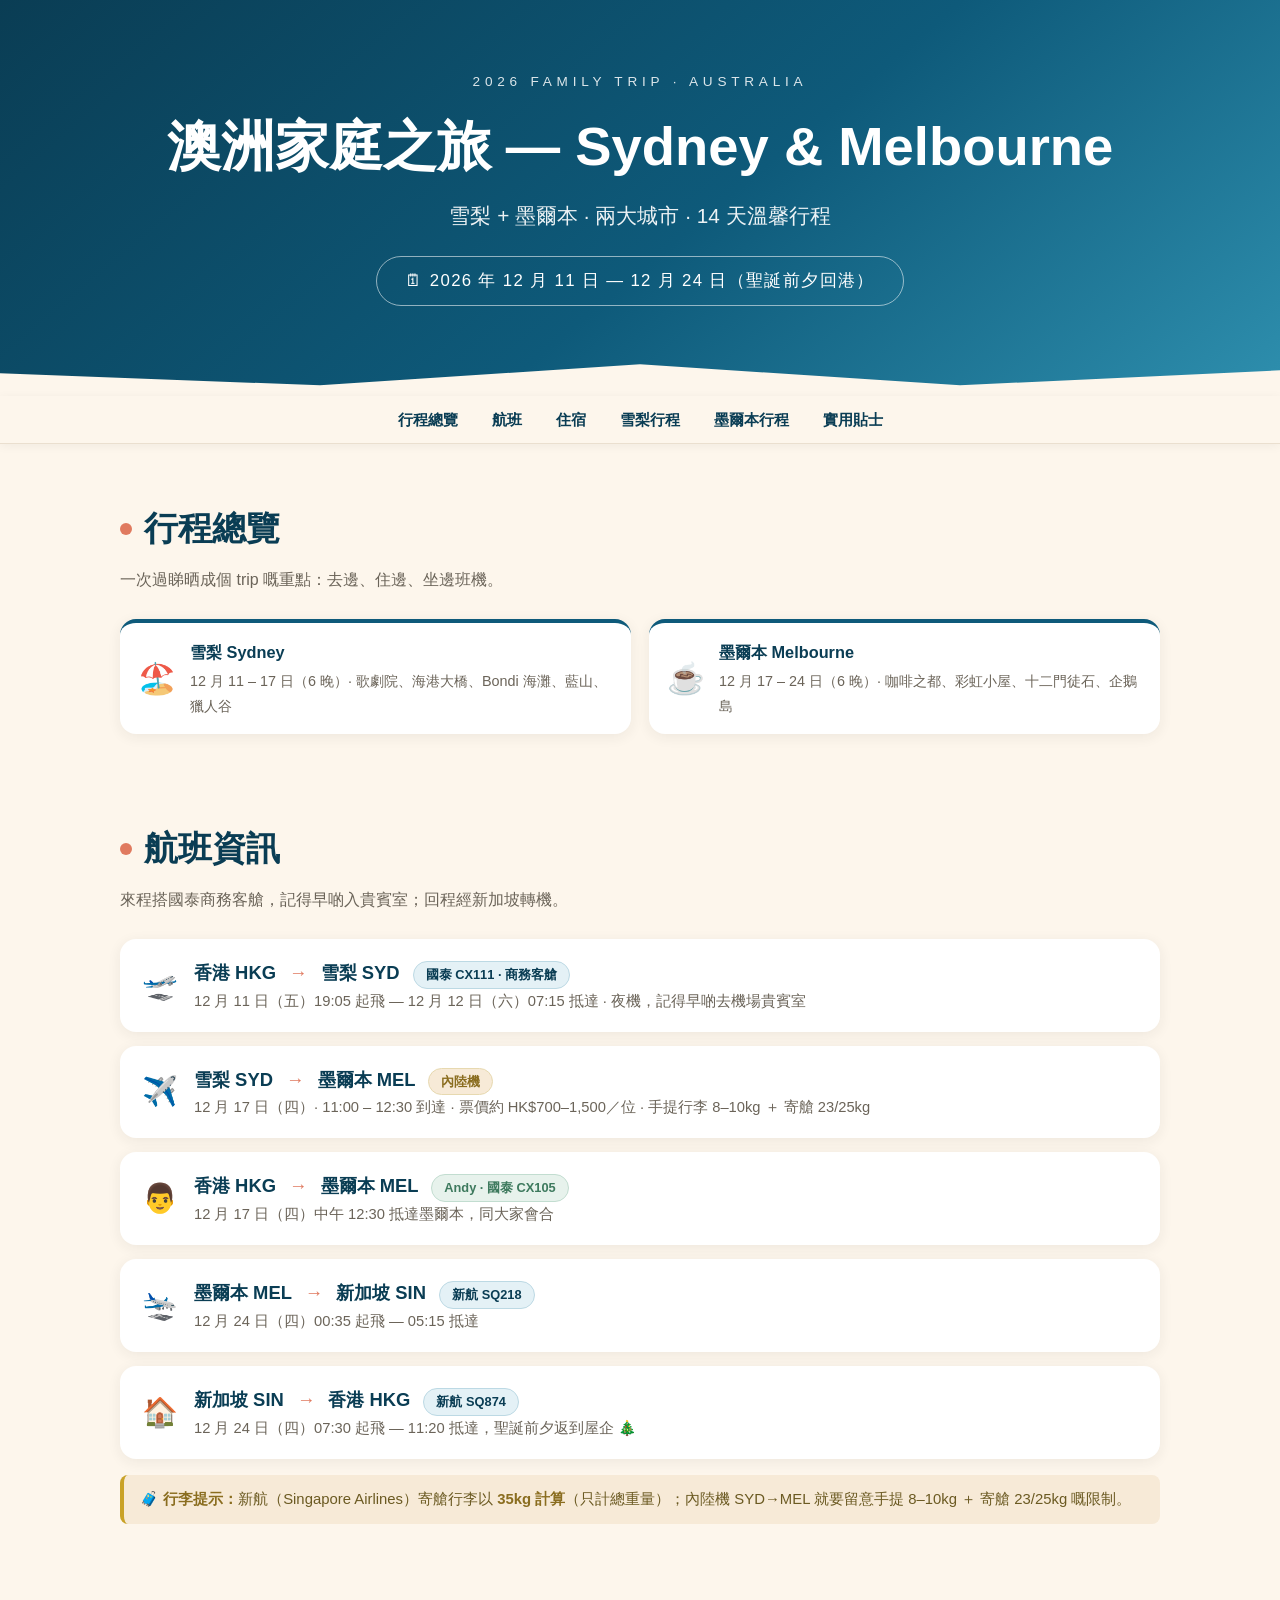
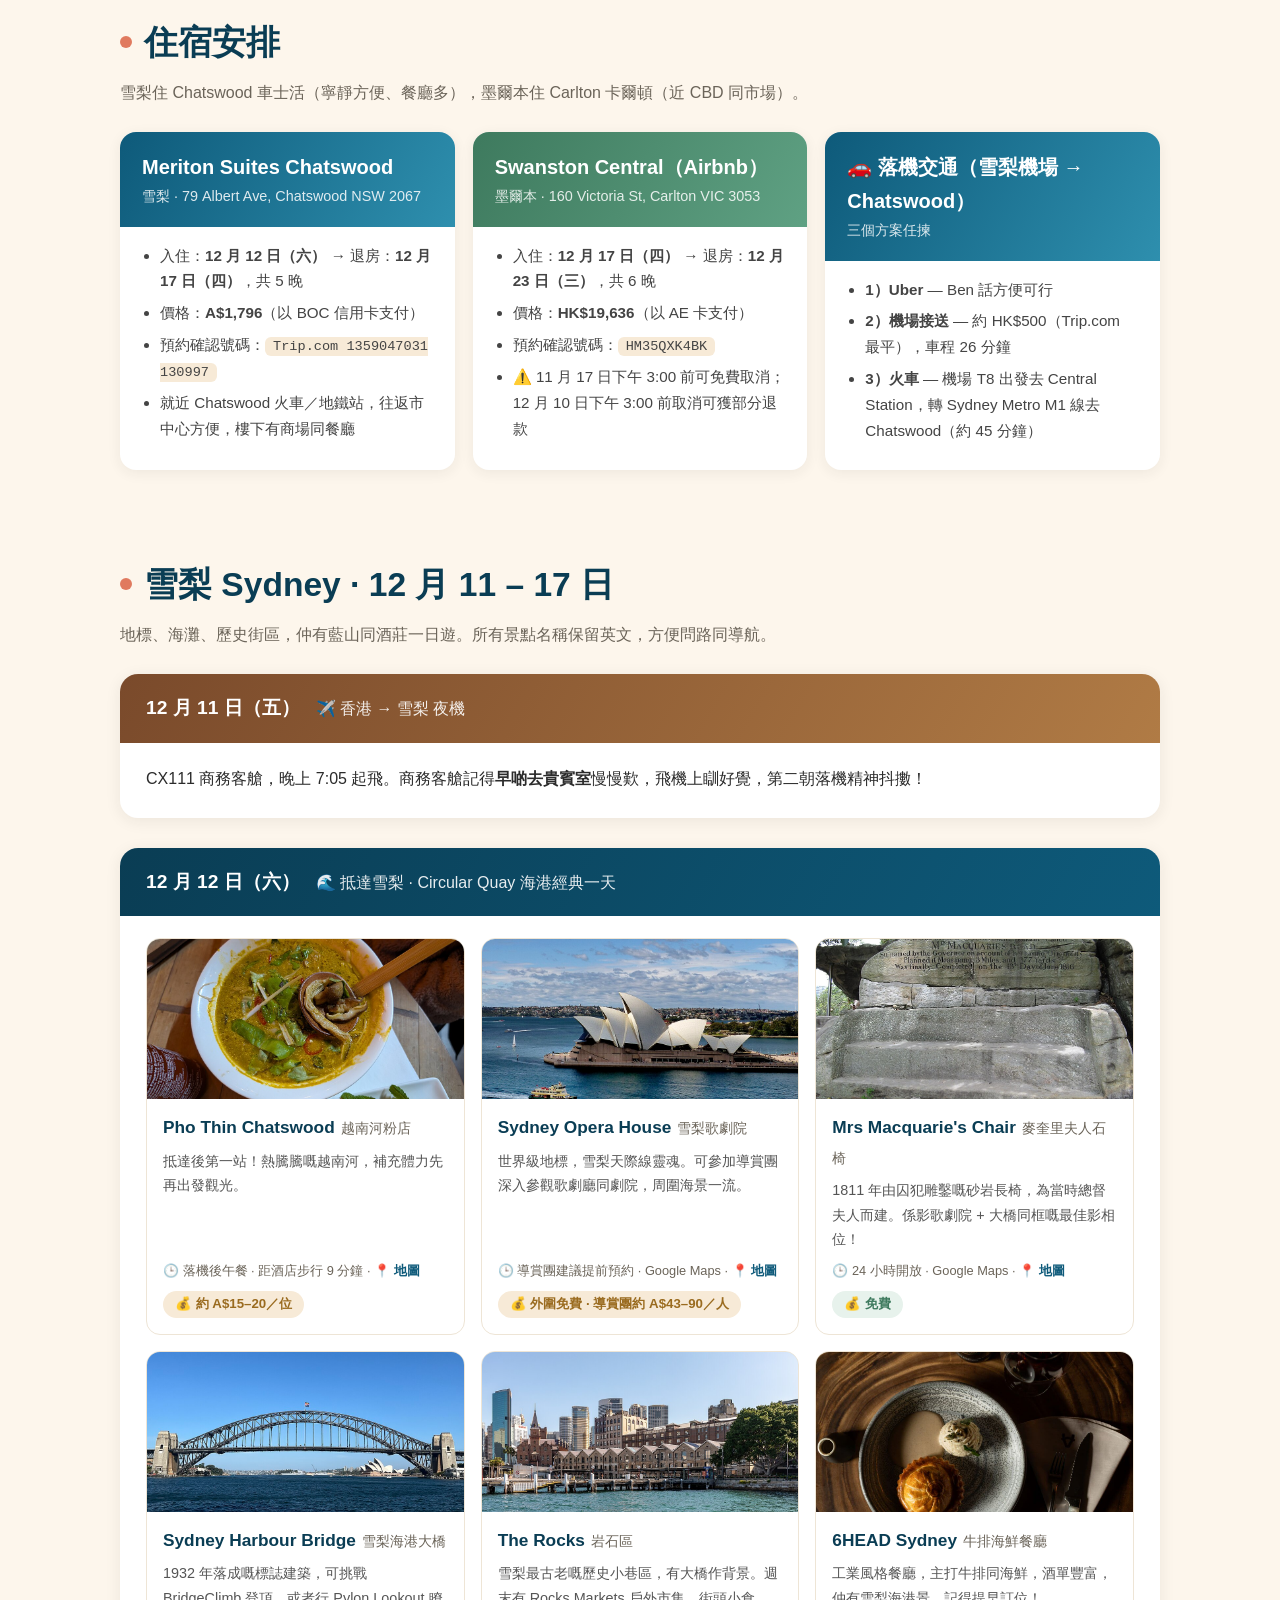
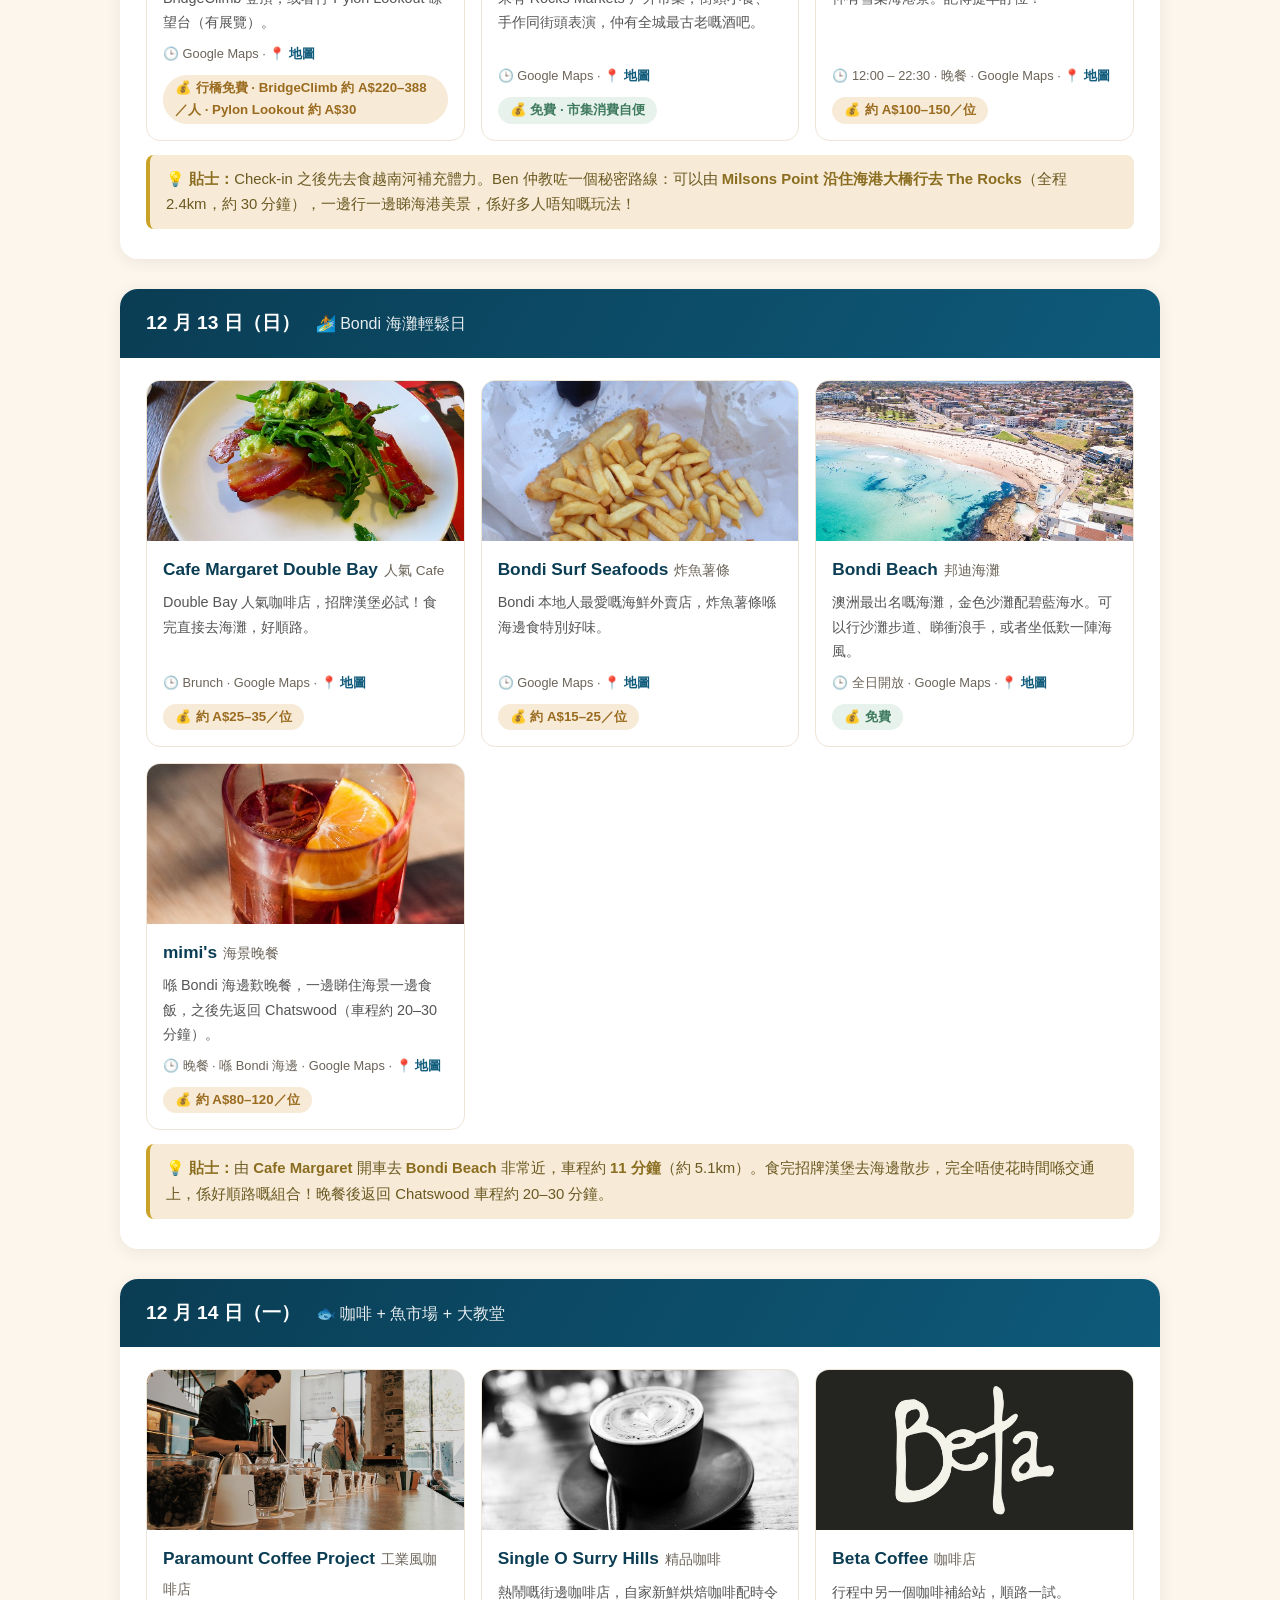
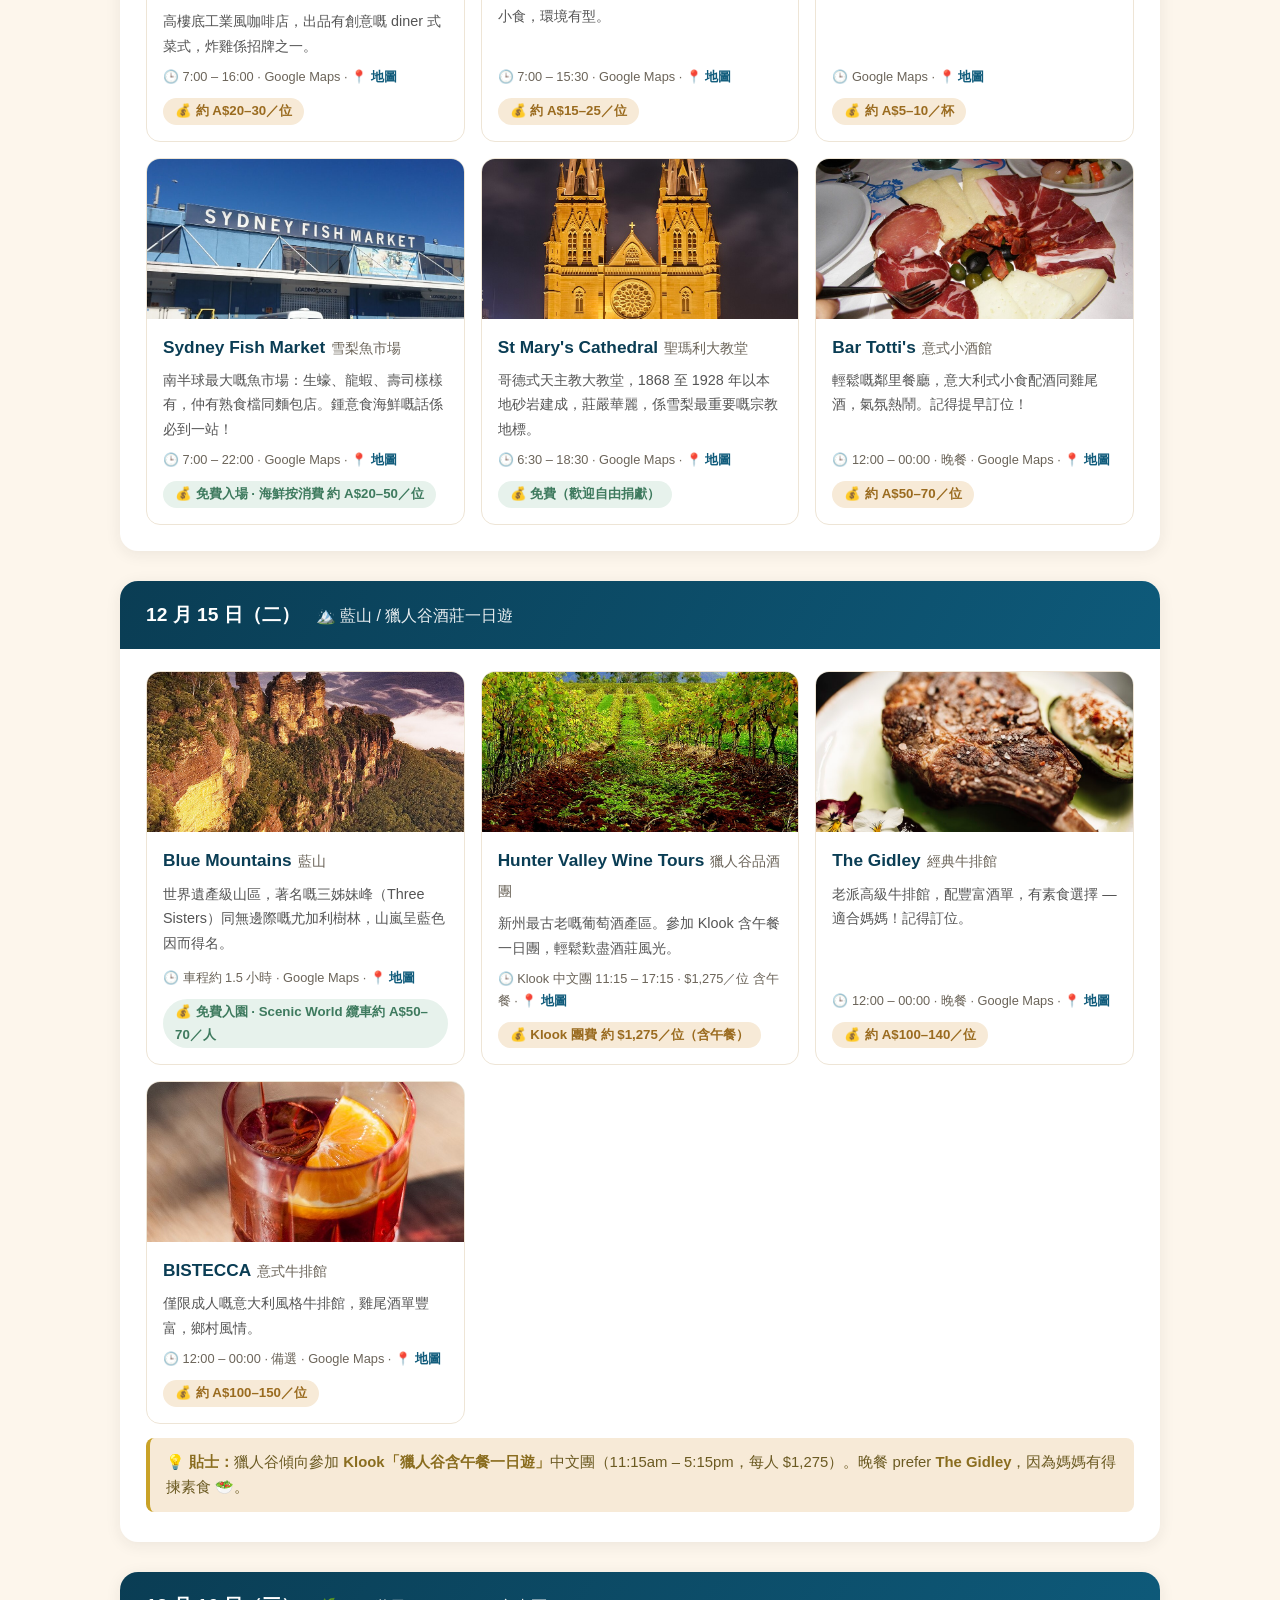
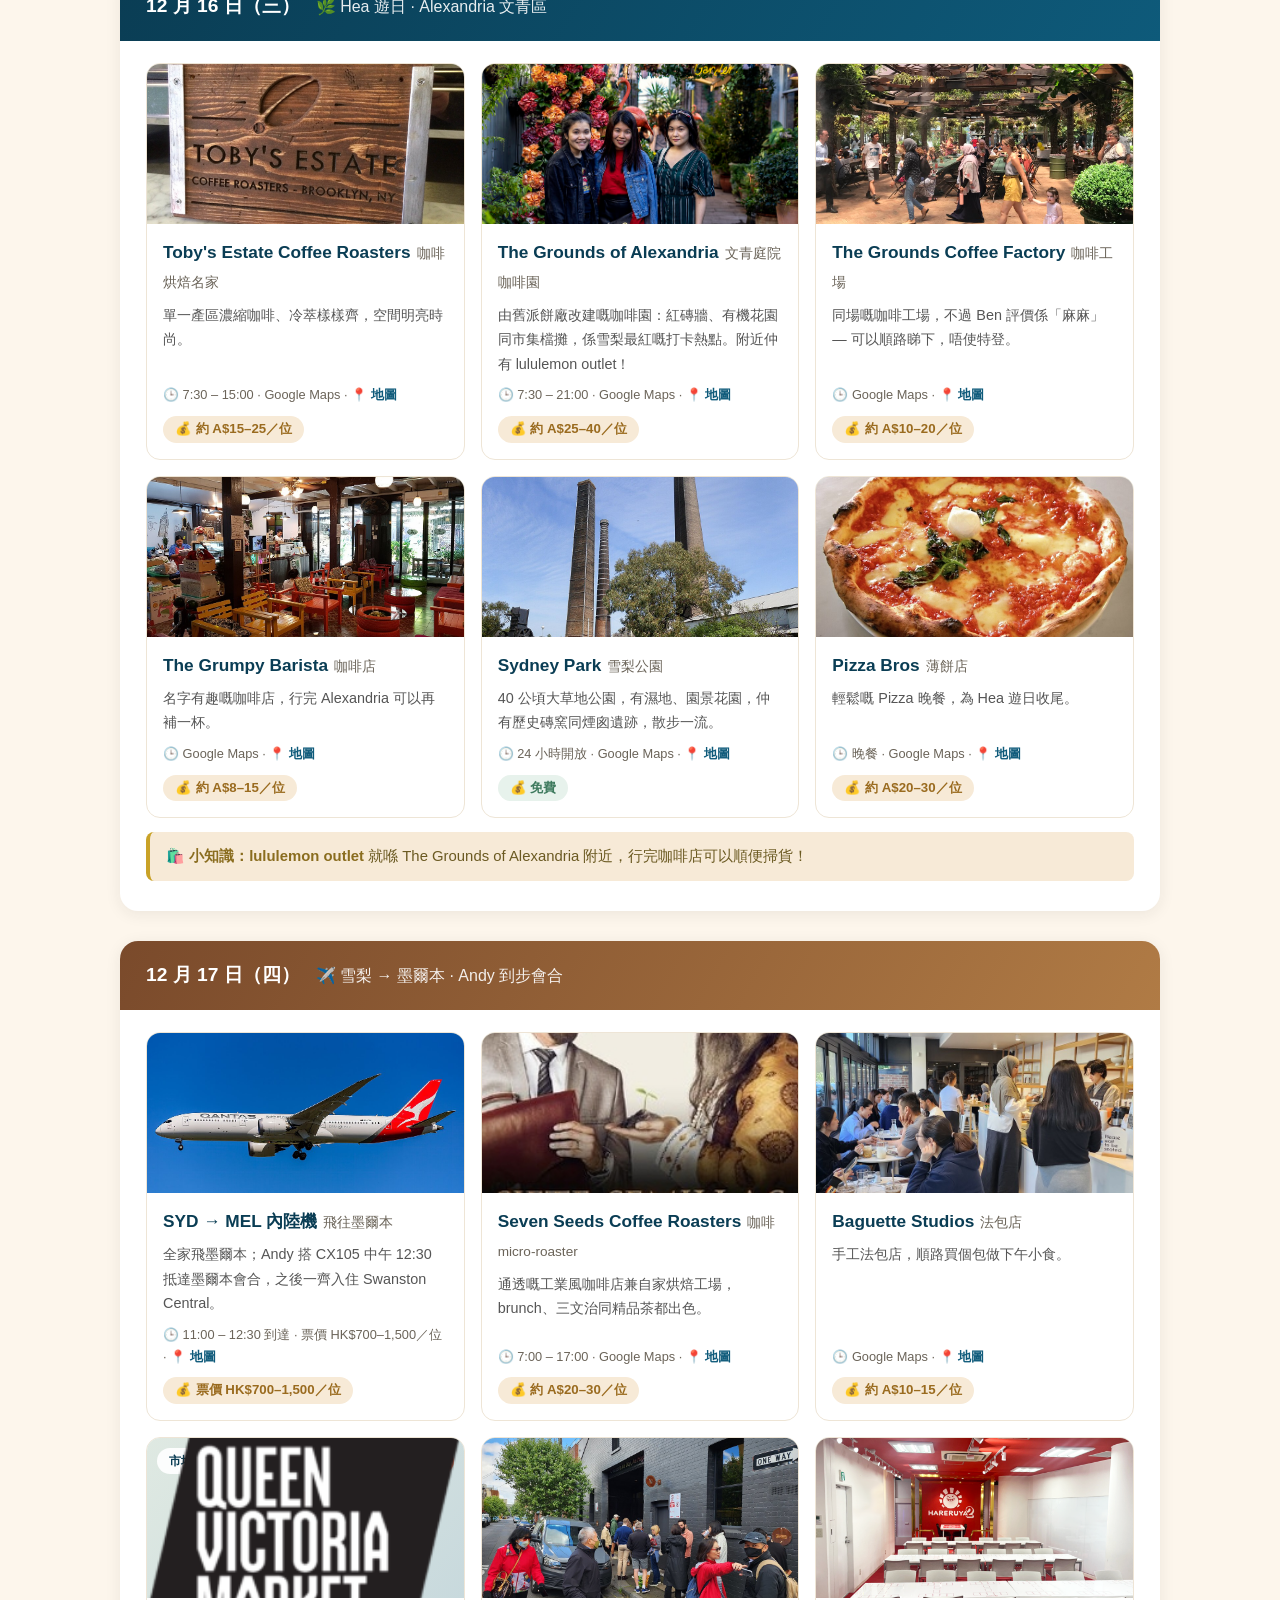
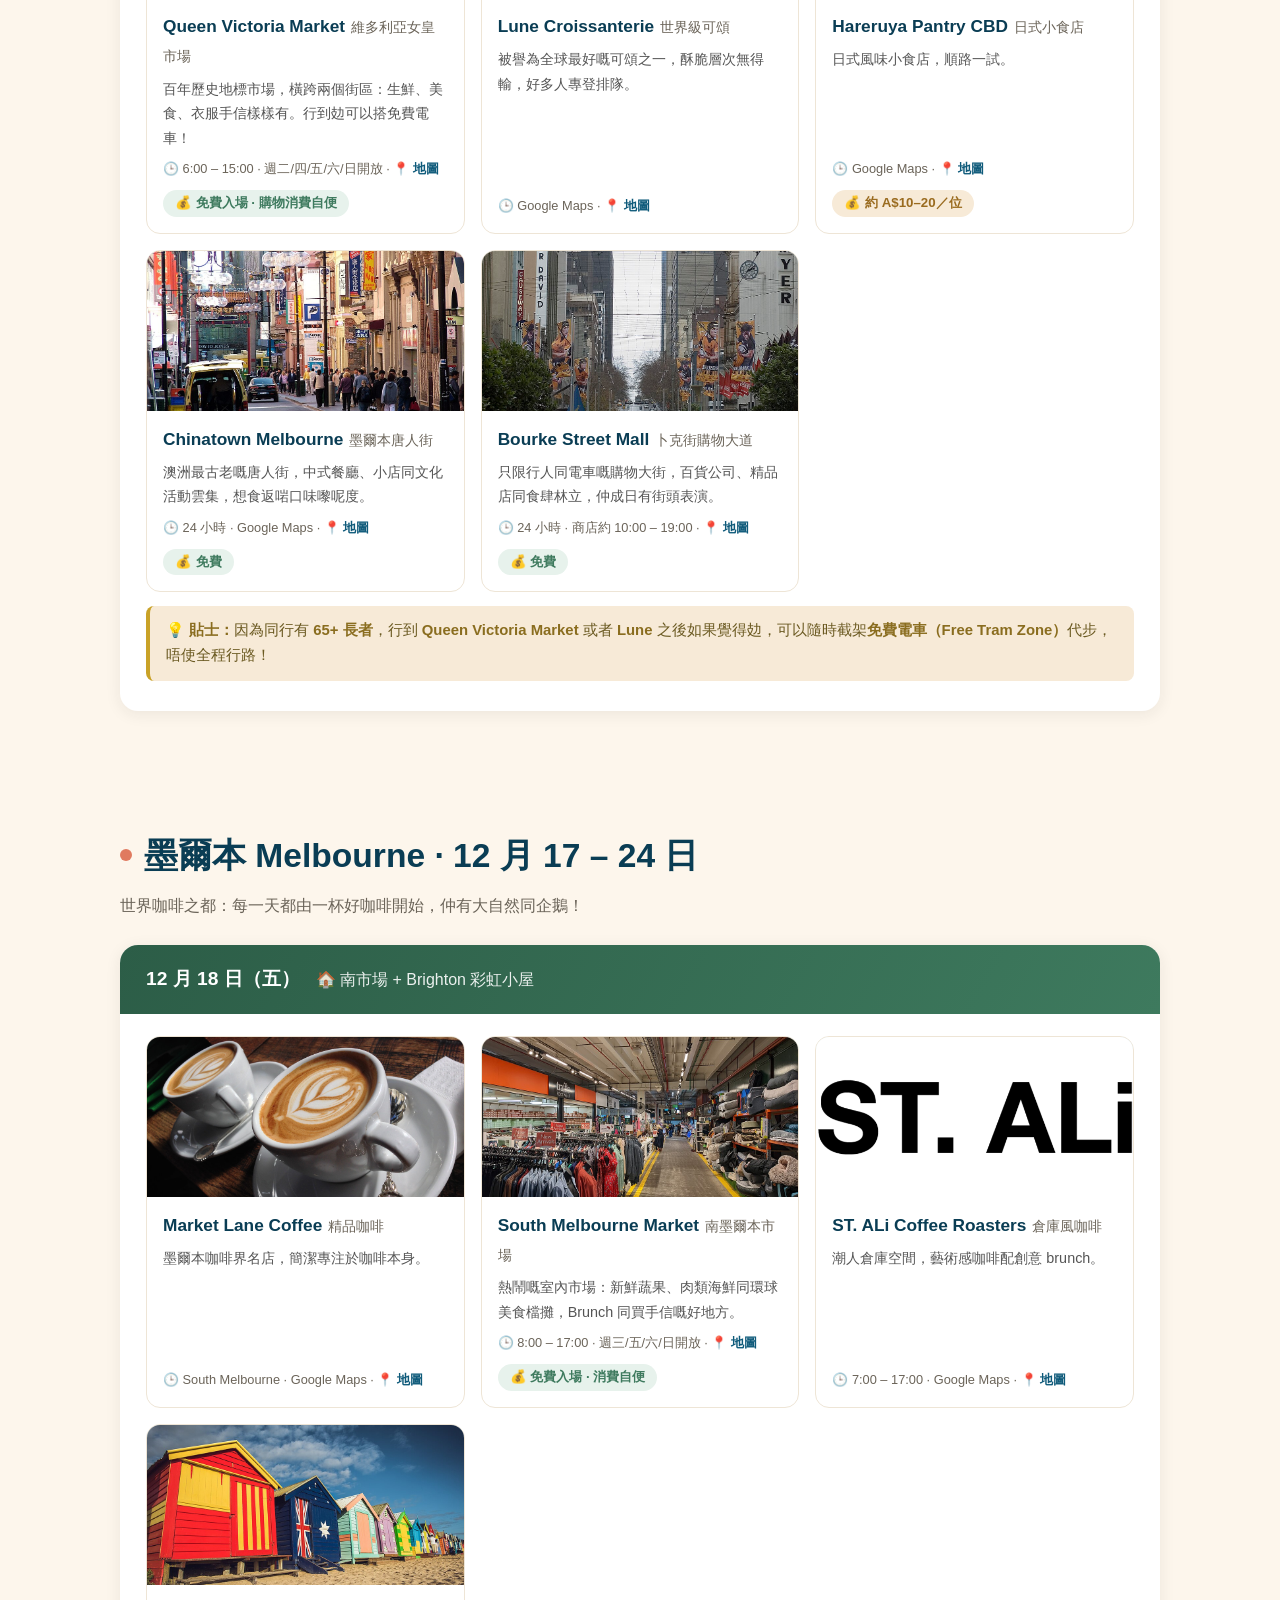
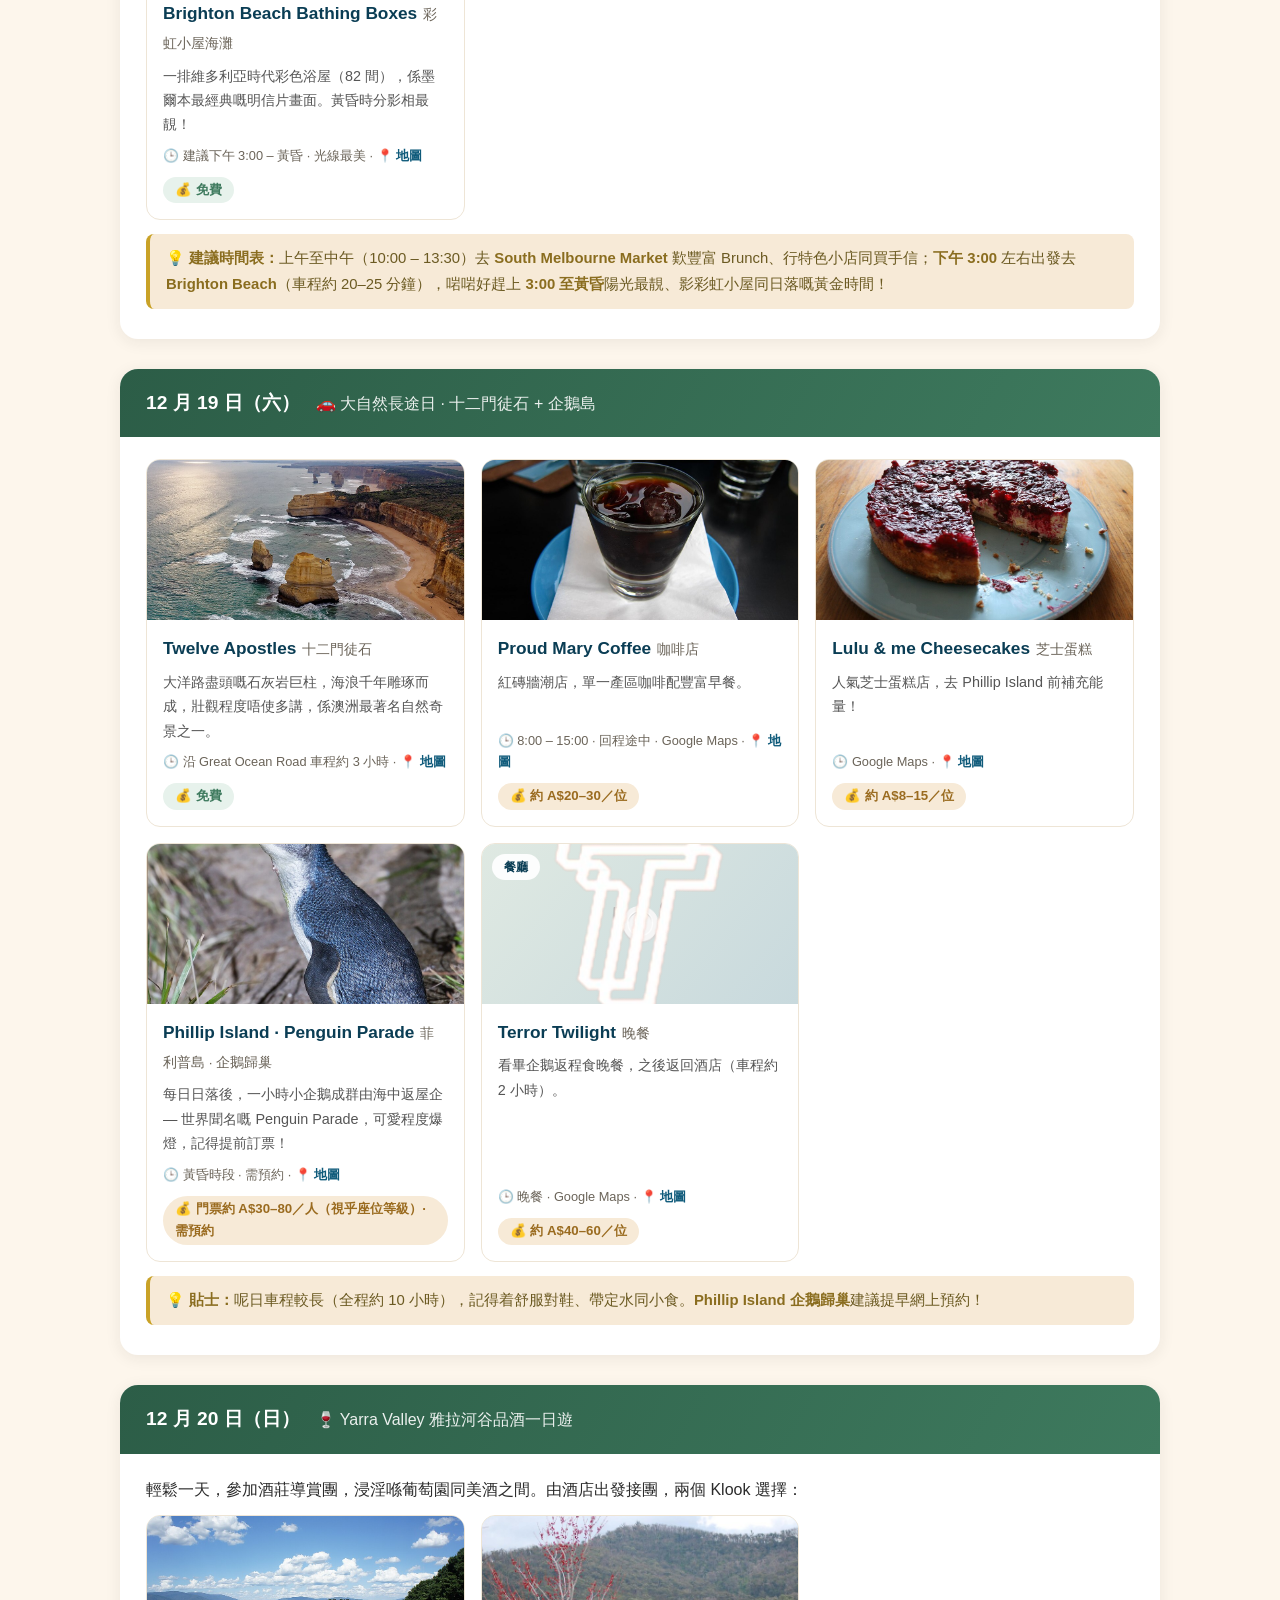
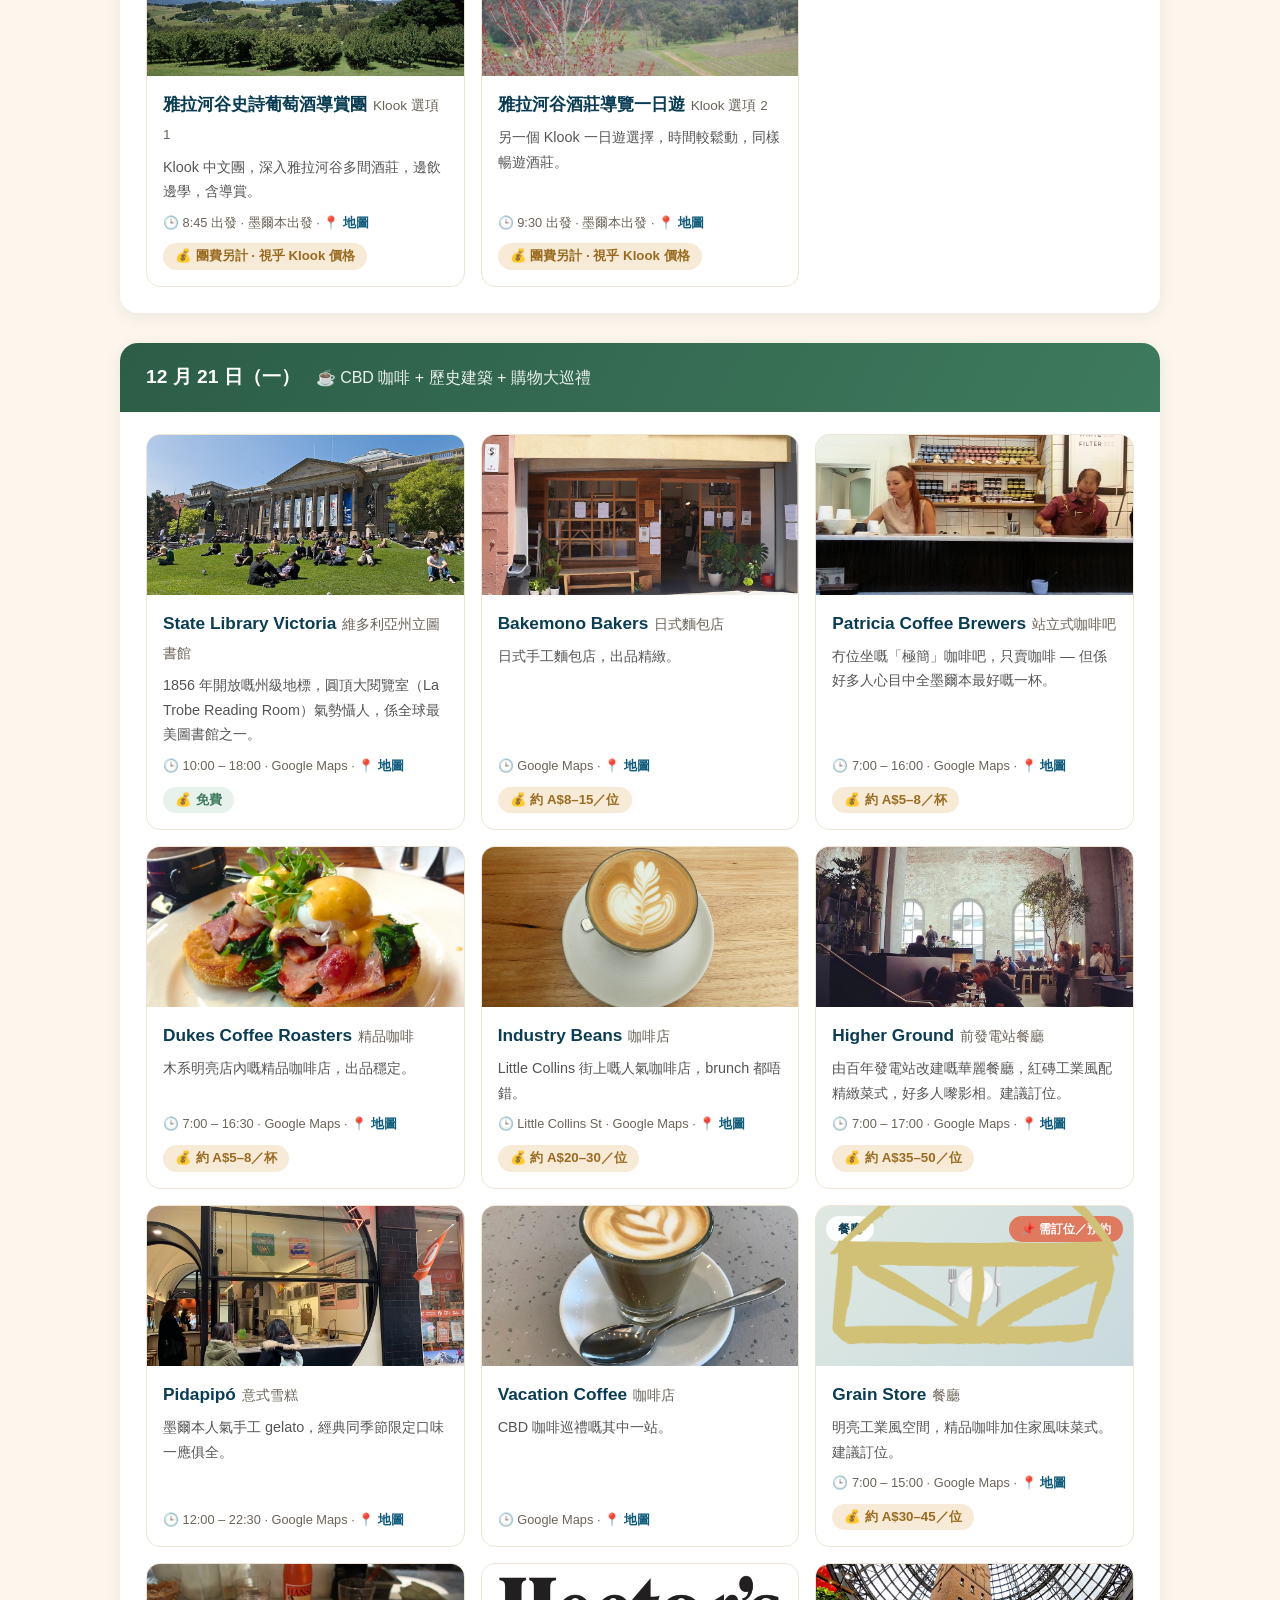
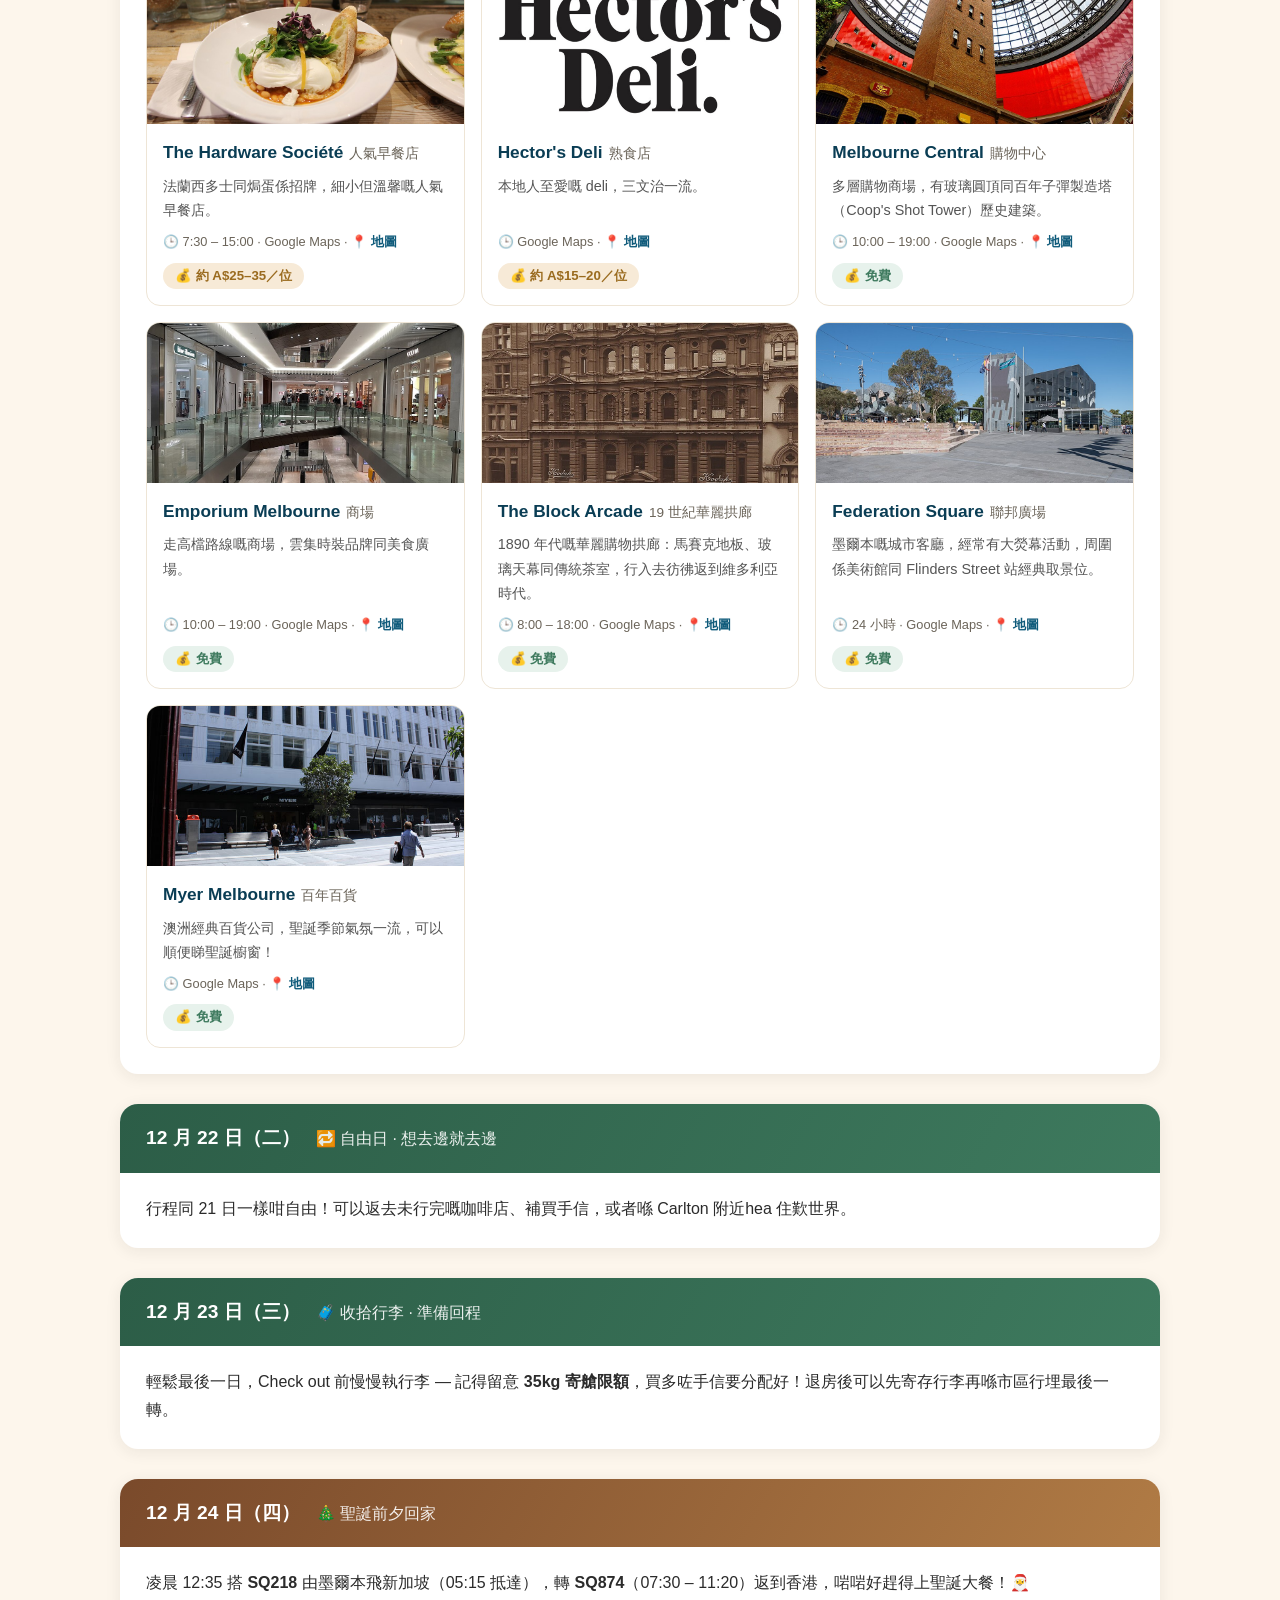
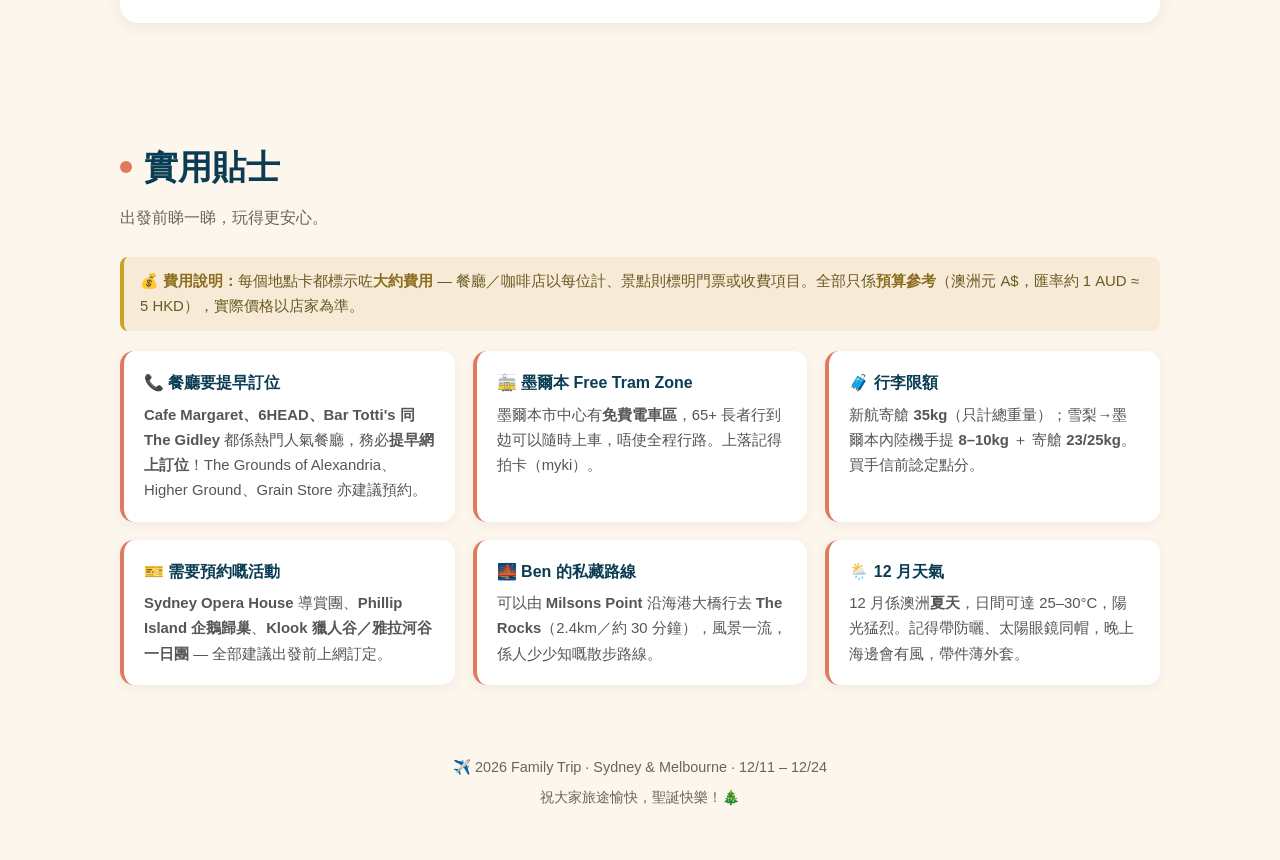
==== commit 1d4673b5: "Overview cards: horizontal icon-left layout like flight cards" ====
--- a/aussie/index.html
+++ b/aussie/index.html
@@ -38,11 +38,19 @@
   /* ---------- Summary cards ---------- */
   .grid{display:grid;gap:18px}
   .grid.c4{grid-template-columns:repeat(auto-fit,minmax(230px,1fr))}
+  .grid.c2{grid-template-columns:repeat(2,minmax(0,1fr))}
+  @media(max-width:480px){
+    .grid.c2 .stat{padding:12px 12px;gap:10px}
+    .grid.c2 .stat .ic{font-size:1.4rem}
+    .grid.c2 .stat h3{font-size:.9rem}
+    .grid.c2 .stat p{font-size:.78rem}
+  }
   .grid.c3{grid-template-columns:repeat(auto-fit,minmax(280px,1fr))}
-  .stat{background:var(--card);border-radius:16px;padding:20px 22px;box-shadow:0 3px 14px rgba(43,43,43,.07);border-top:4px solid var(--ocean)}
-  .stat .ic{font-size:1.7rem}
-  .stat h3{font-size:1rem;color:var(--ocean-dark);margin:6px 0 2px}
-  .stat p{font-size:.95rem;color:var(--muted)}
+  .stat{background:var(--card);border-radius:16px;padding:16px 18px;box-shadow:0 3px 14px rgba(43,43,43,.07);border-top:4px solid var(--ocean);display:flex;align-items:center;gap:14px}
+  .stat .ic{font-size:1.9rem;flex:none;line-height:1}
+  .stat-body{flex:1;min-width:0}
+  .stat h3{font-size:1.02rem;color:var(--ocean-dark);margin:0 0 3px}
+  .stat p{font-size:.9rem;color:var(--muted)}
 
   /* ---------- Flights ---------- */
   .flight{background:var(--card);border-radius:16px;padding:18px 22px;box-shadow:0 3px 14px rgba(43,43,43,.07);display:flex;gap:16px;align-items:center;flex-wrap:wrap}
@@ -141,9 +149,9 @@
 <section id="overview">
   <h2><span class="dot"></span>行程總覽</h2>
   <p class="lead">一次過睇晒成個 trip 嘅重點：去邊、住邊、坐邊班機。</p>
-  <div class="grid c4">
-    <div class="stat"><div class="ic">🏖️</div><h3>雪梨 Sydney</h3><p>12 月 11 – 17 日（6 晚）<br>歌劇院、海港大橋、Bondi 海灘、藍山、獵人谷</p></div>
-    <div class="stat"><div class="ic">☕</div><h3>墨爾本 Melbourne</h3><p>12 月 17 – 24 日（6 晚）<br>咖啡之都、彩虹小屋、十二門徒石、企鵝島</p></div>
+  <div class="grid c2">
+    <div class="stat"><div class="ic">🏖️</div><div class="stat-body"><h3>雪梨 Sydney</h3><p>12 月 11 – 17 日（6 晚）· 歌劇院、海港大橋、Bondi 海灘、藍山、獵人谷</p></div></div>
+    <div class="stat"><div class="ic">☕</div><div class="stat-body"><h3>墨爾本 Melbourne</h3><p>12 月 17 – 24 日（6 晚）· 咖啡之都、彩虹小屋、十二門徒石、企鵝島</p></div></div>
   </div>
 </section>
 
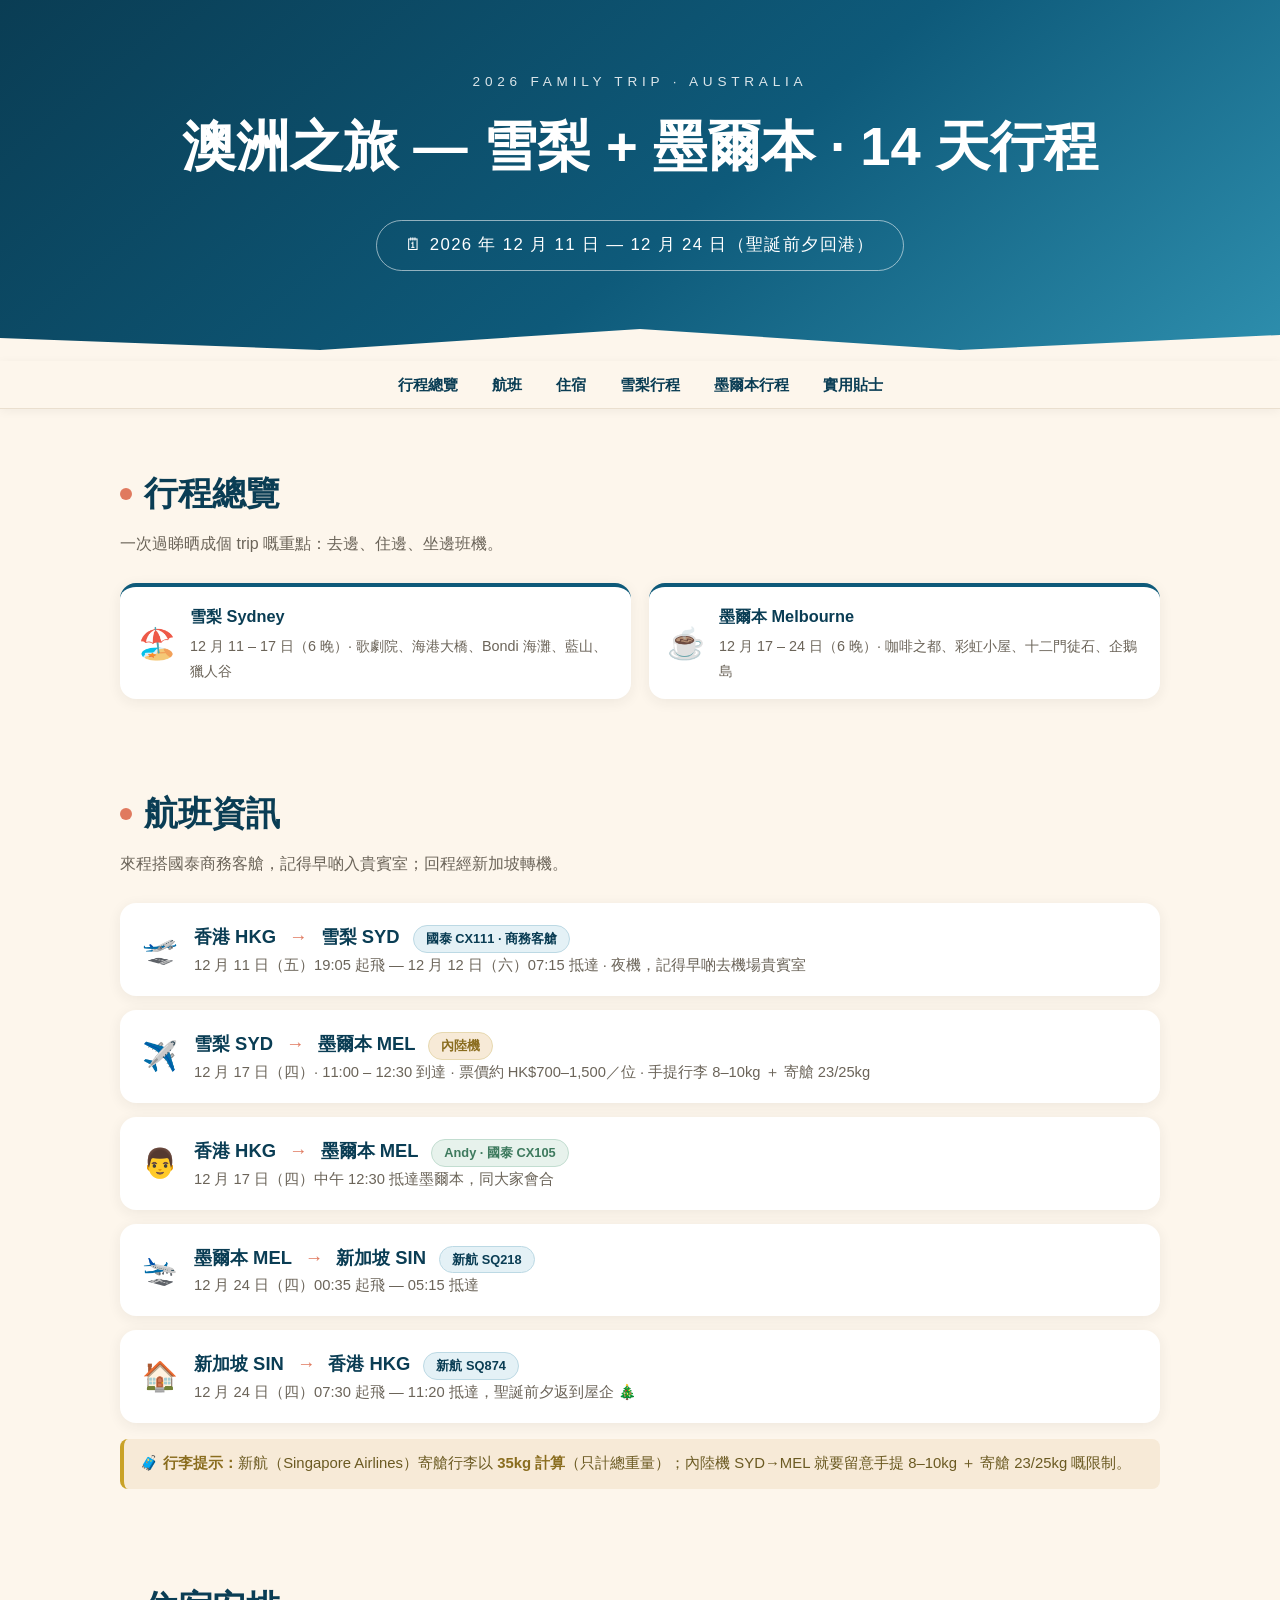
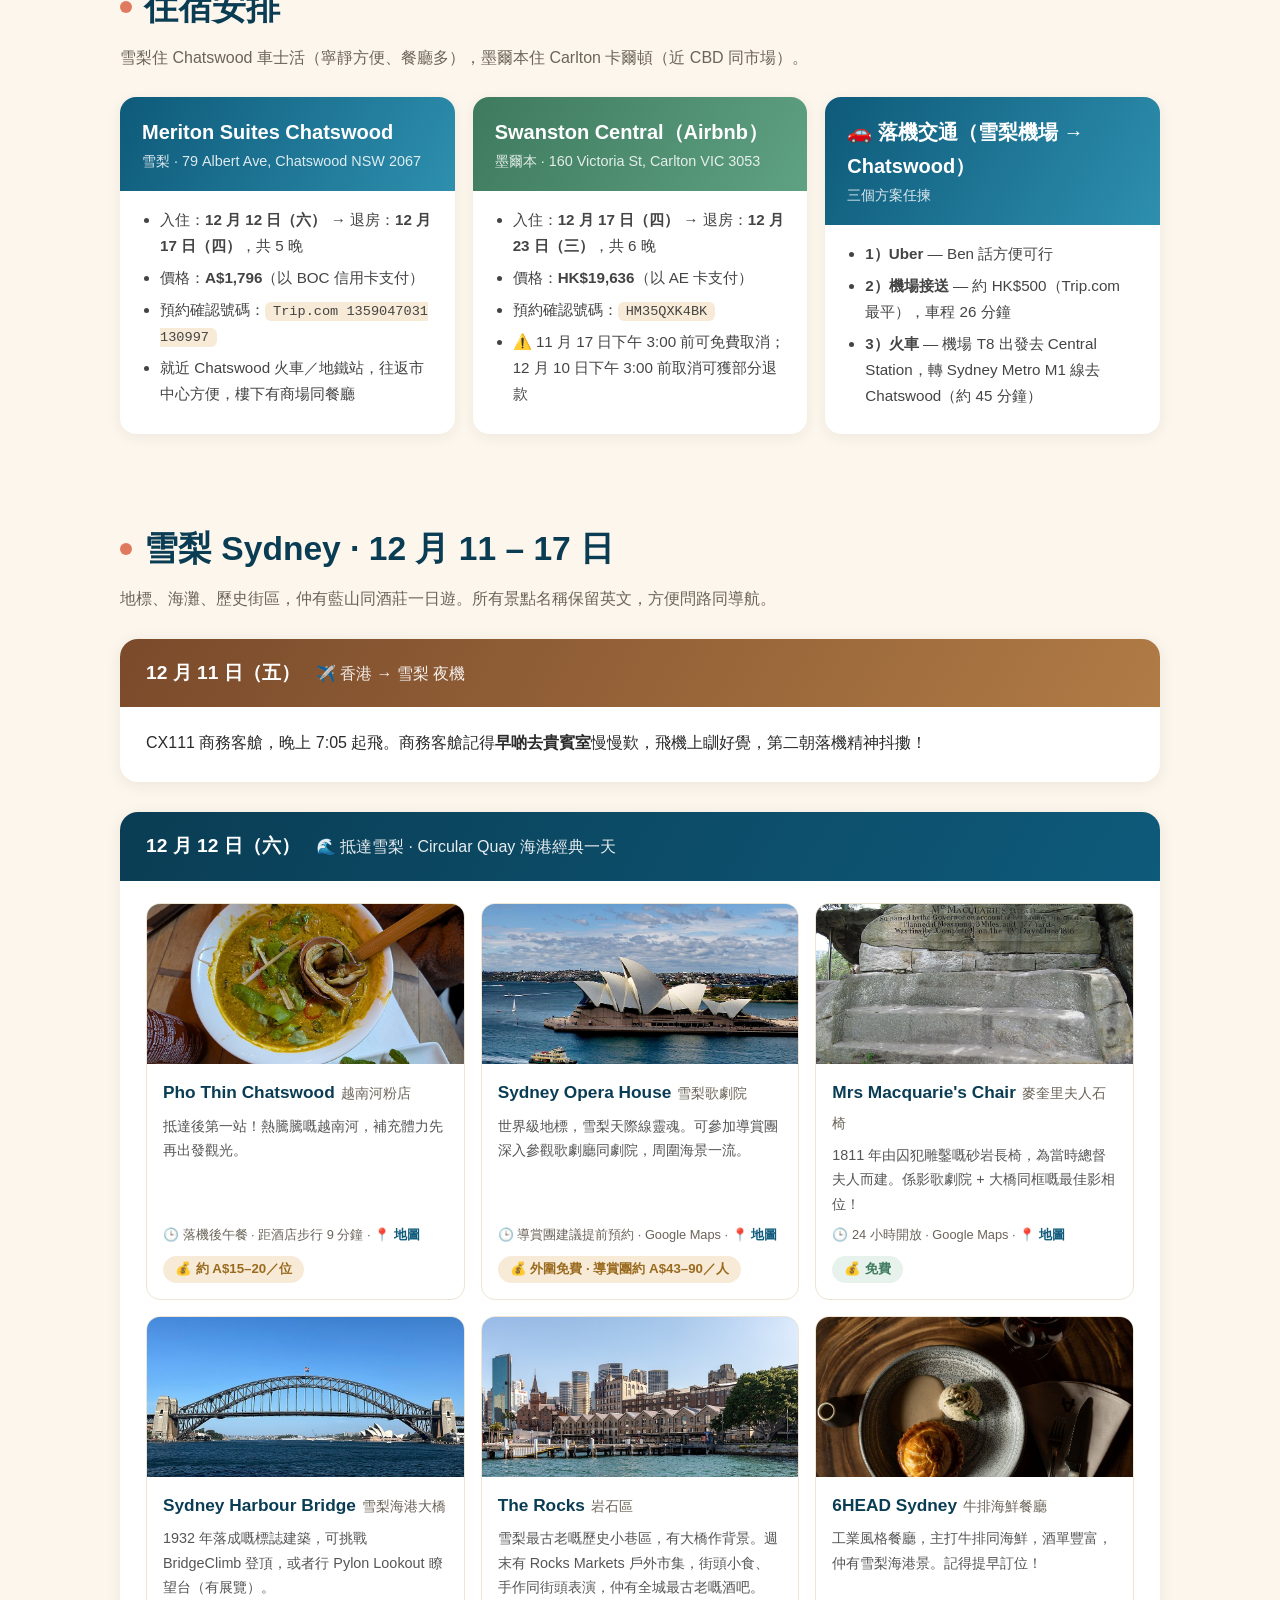
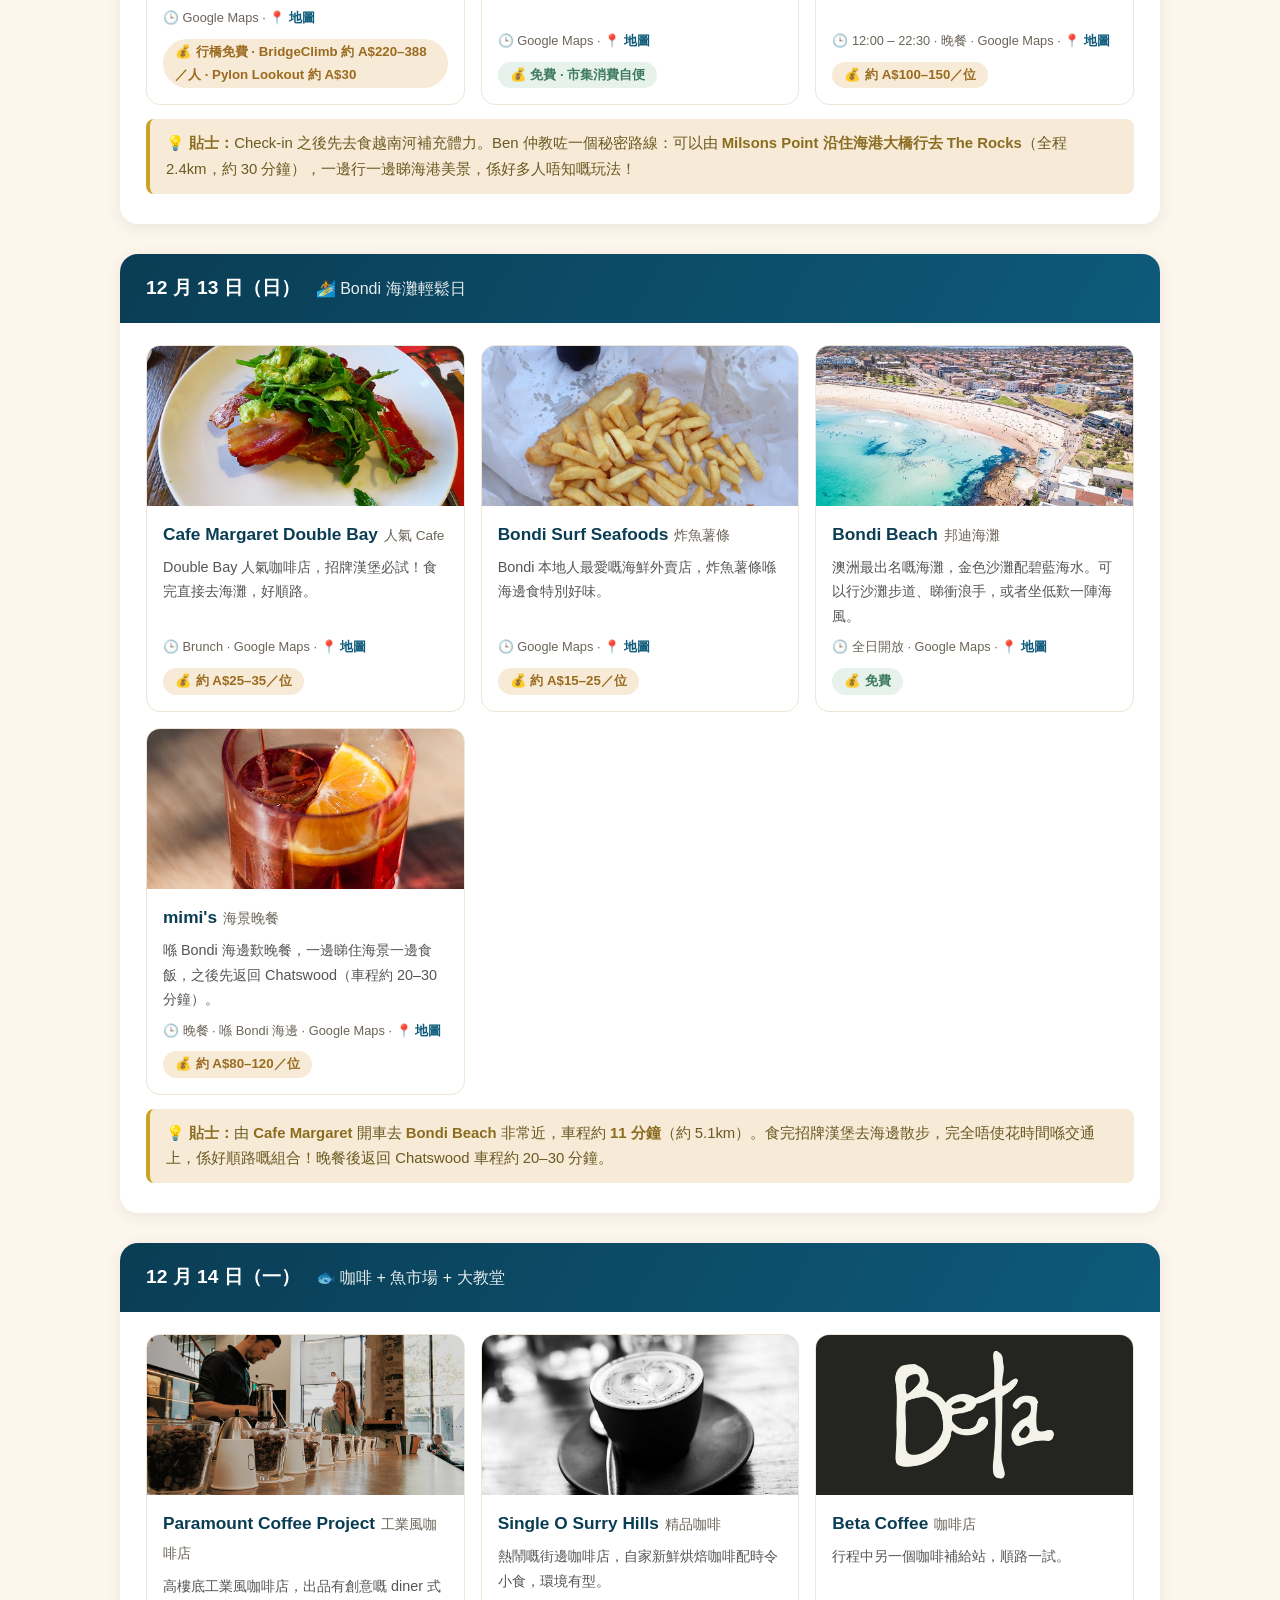
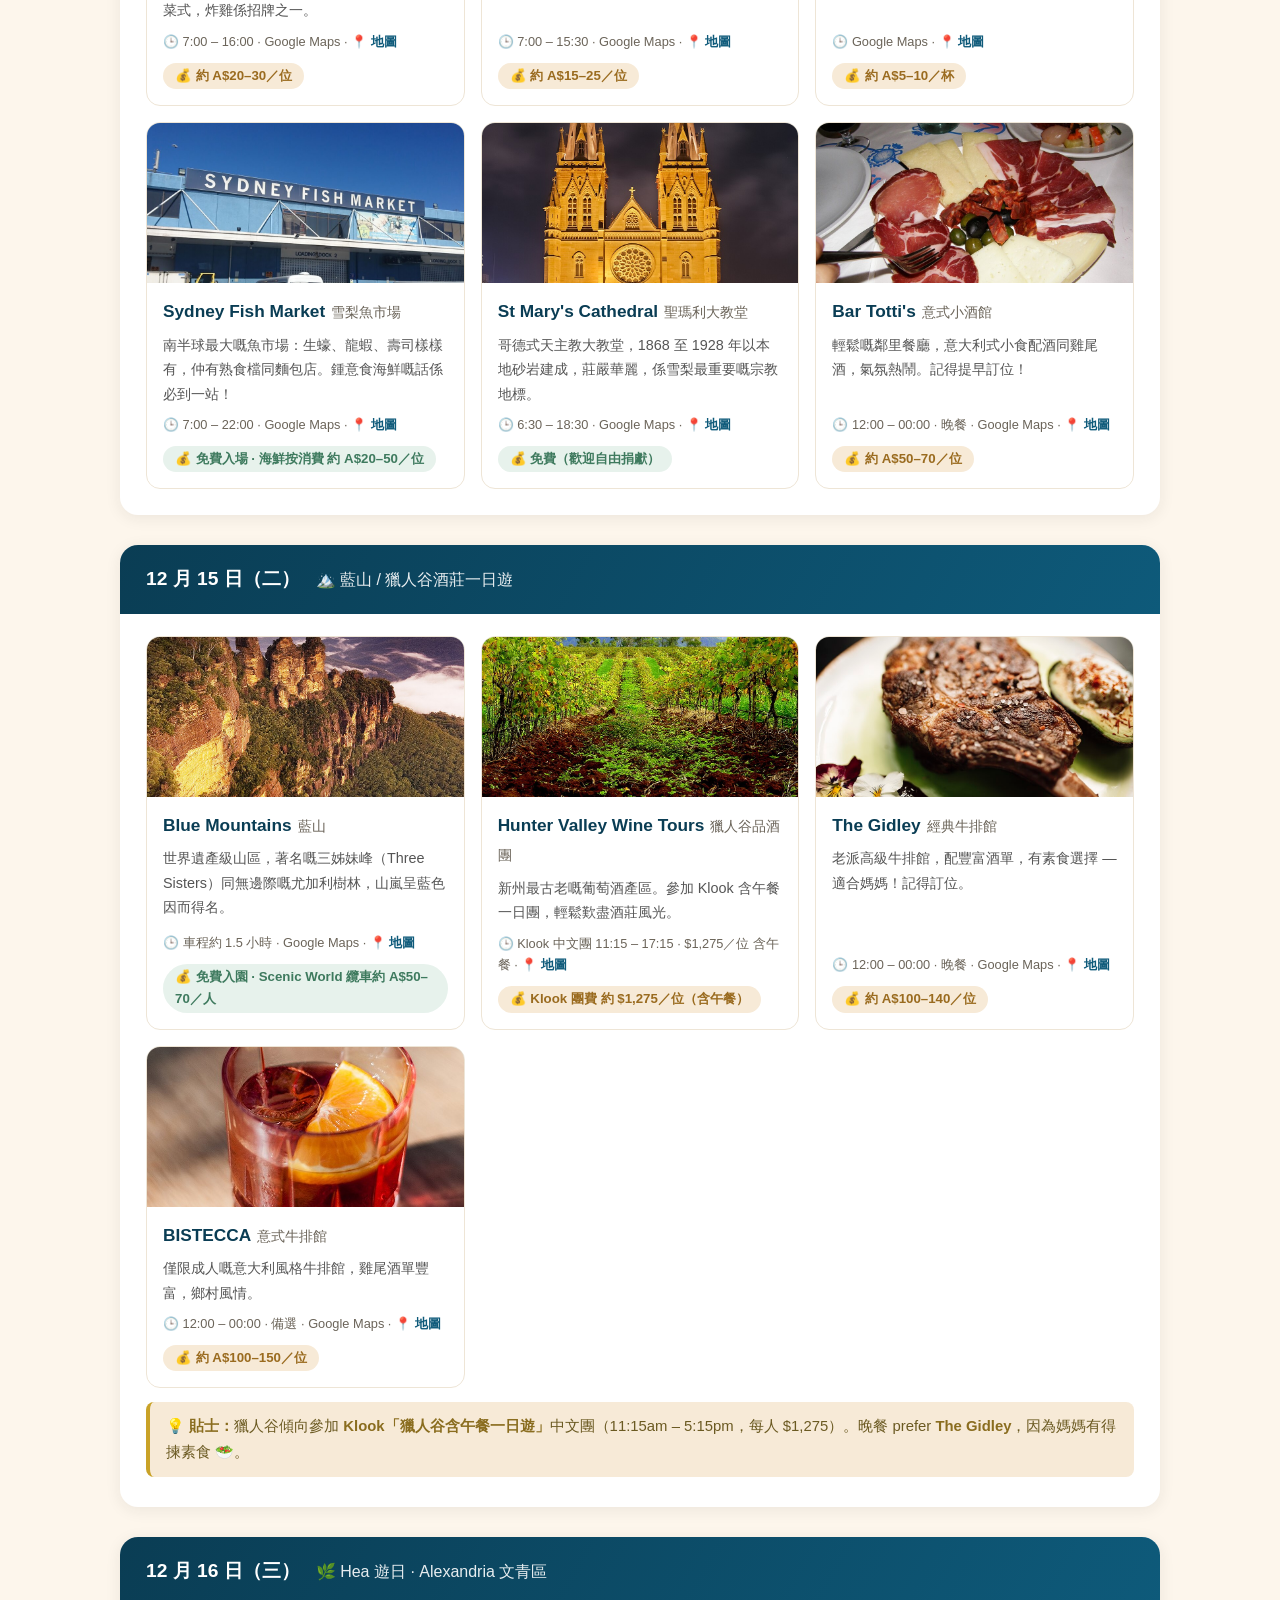
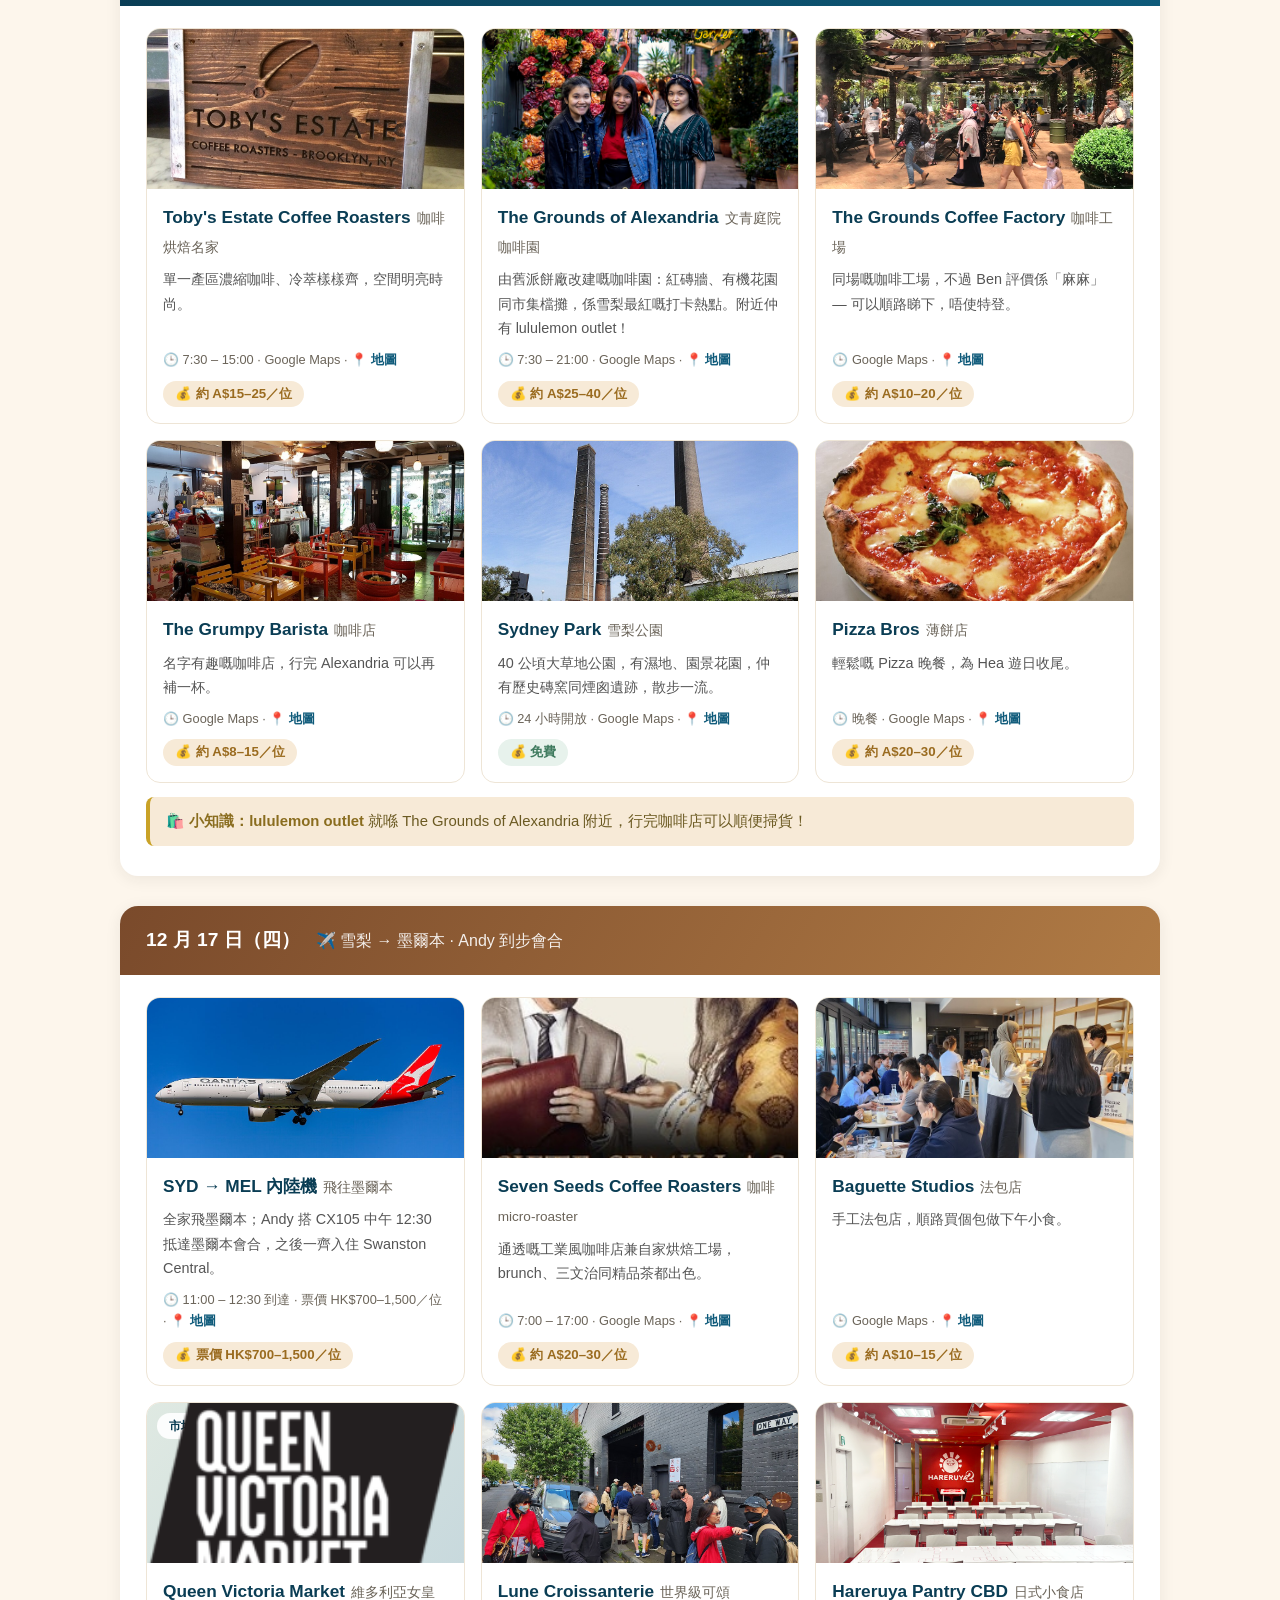
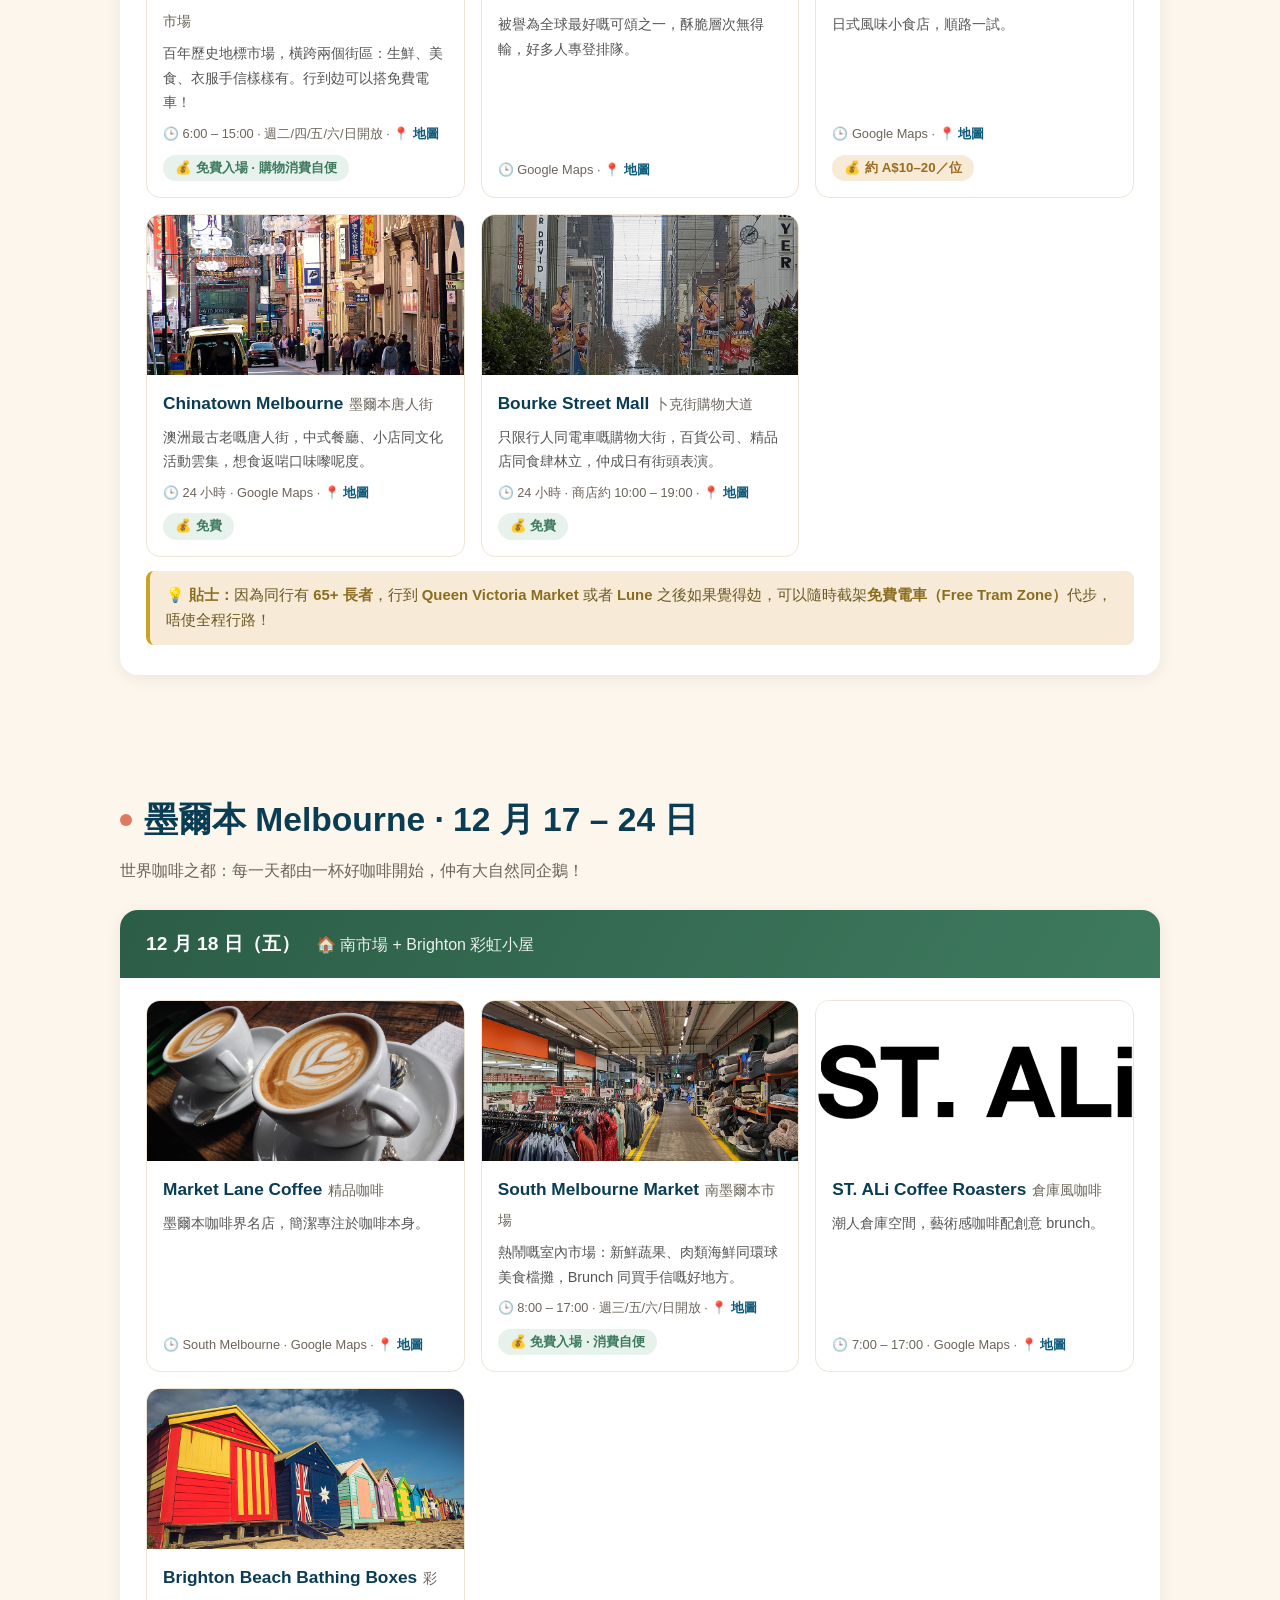
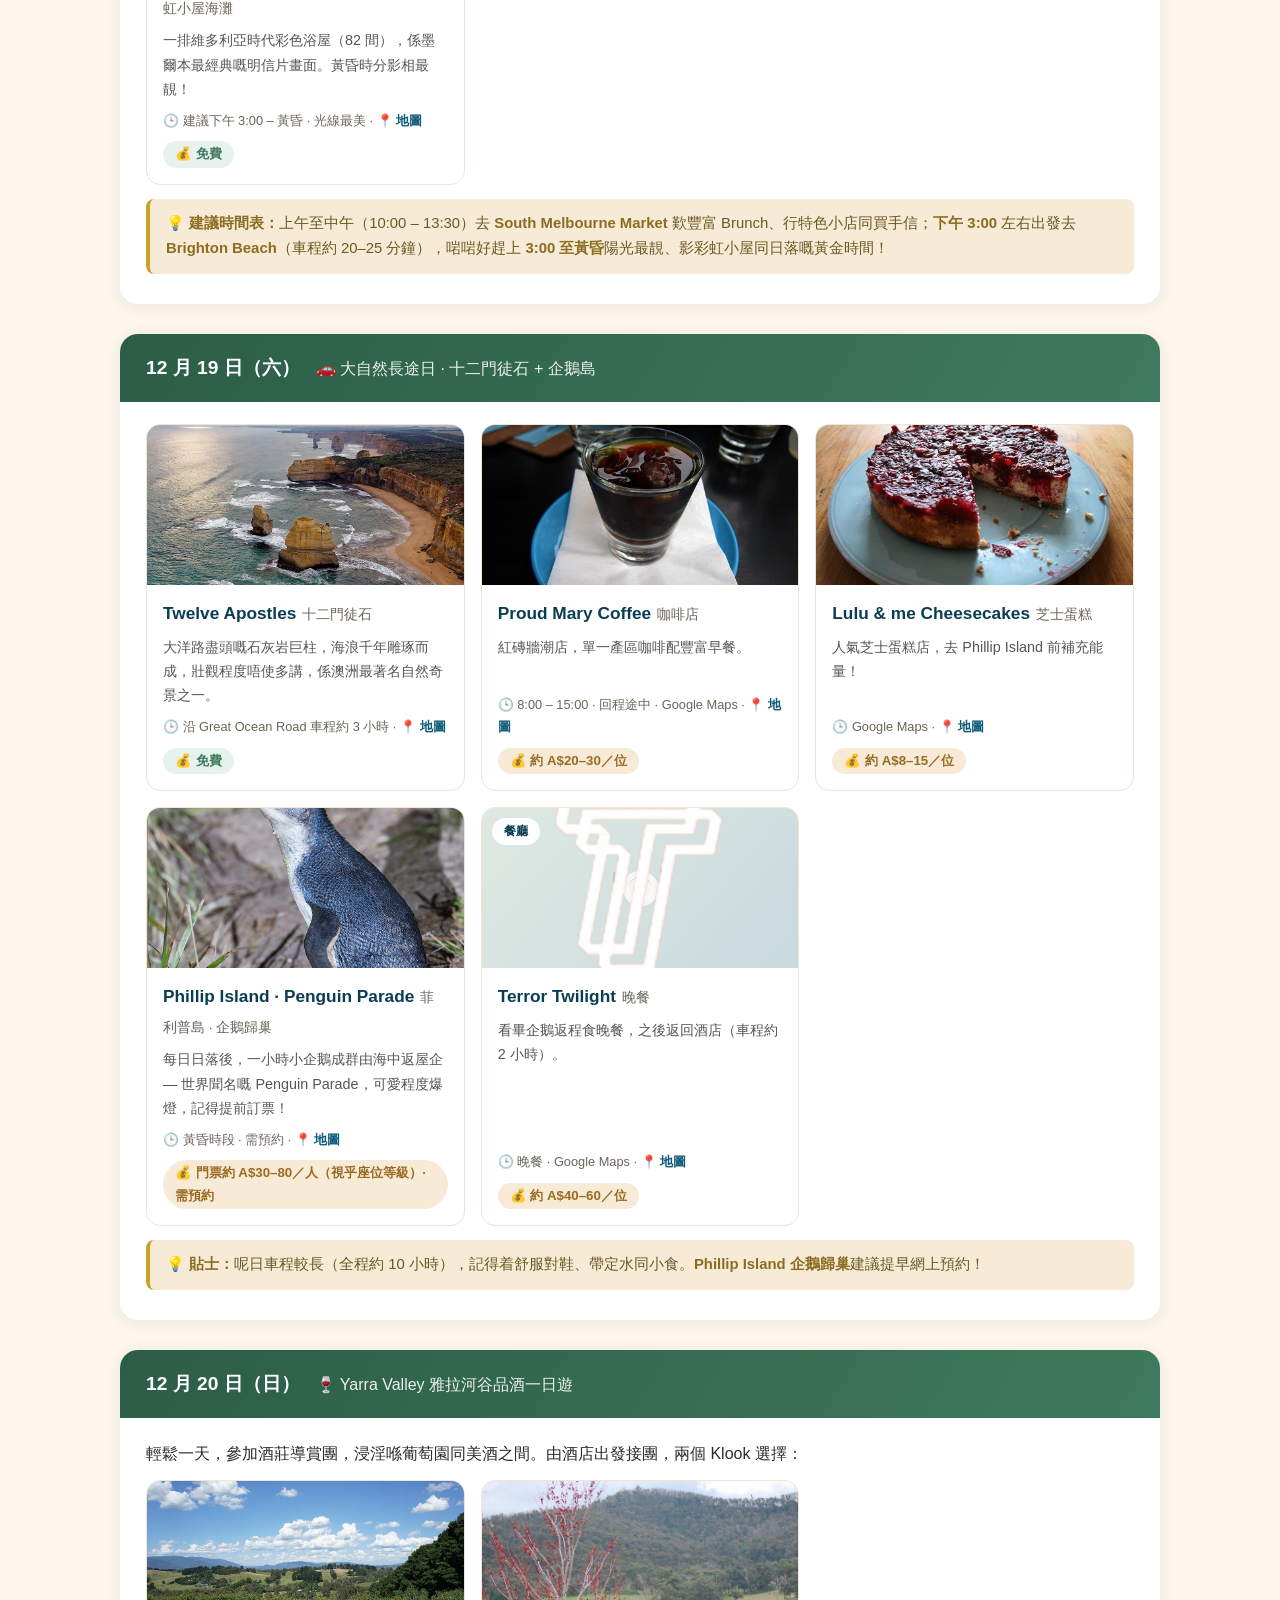
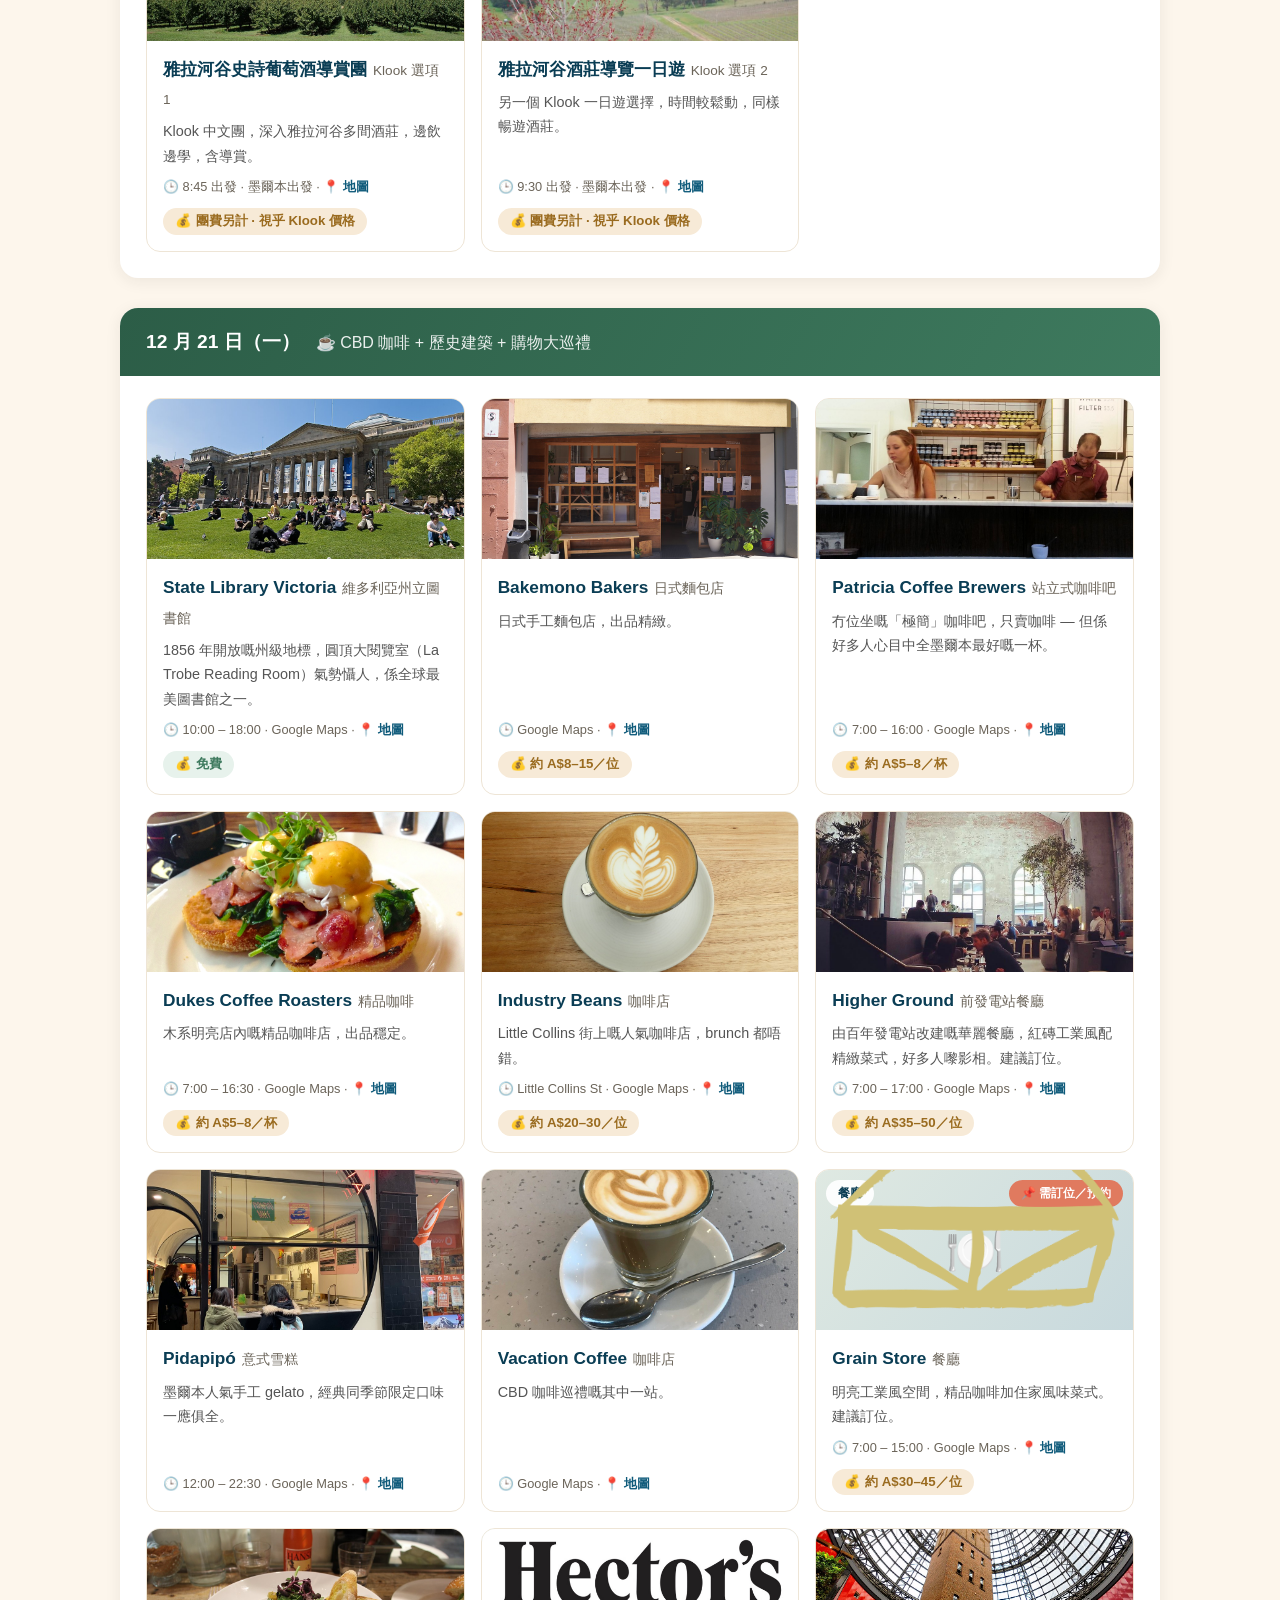
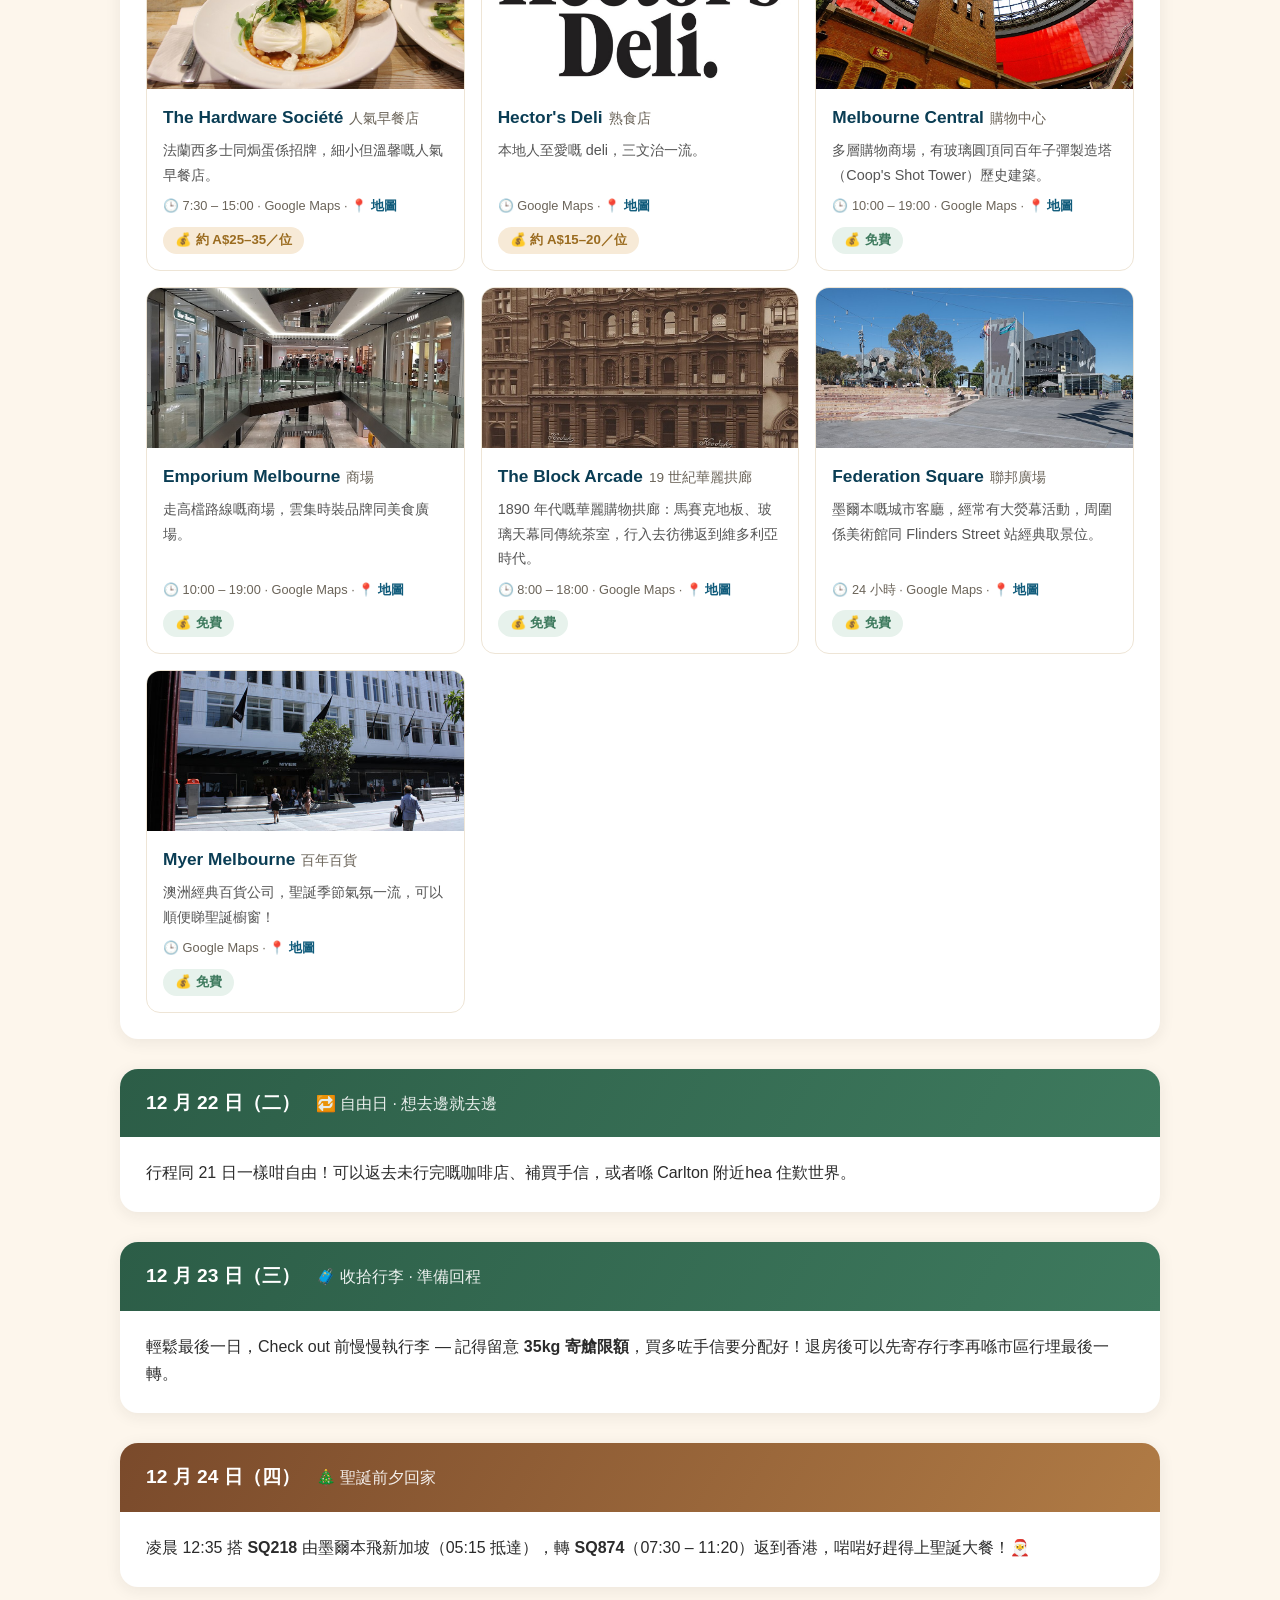
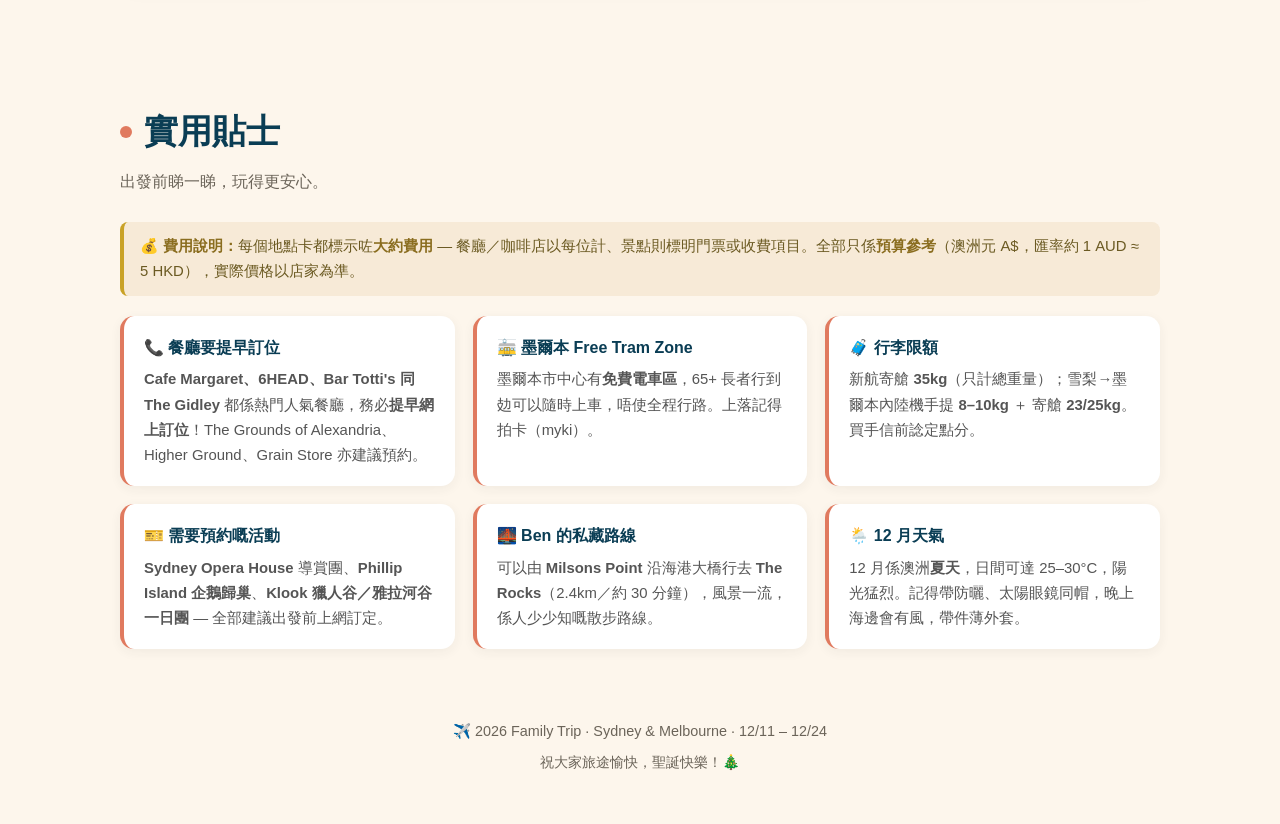
==== commit 1bfdd24d: "Simplify hero title to single line" ====
--- a/aussie/index.html
+++ b/aussie/index.html
@@ -4,7 +4,7 @@
 <meta charset="UTF-8">
 <meta name="viewport" content="width=device-width, initial-scale=1.0">
 <meta name="theme-color" content="#0a3d54">
-<title>2026 澳洲家庭之旅 — Sydney &amp; Melbourne</title>
+<title>2026 澳洲之旅 — 雪梨 + 墨爾本 · 14 天行程</title>
 <style>
   :root{
     --ocean:#0e5a7a; --ocean-dark:#0a3d54; --sand:#fdf6ec; --sand2:#f7ead7;
@@ -127,8 +127,7 @@
 
 <header class="hero">
   <div class="kicker">2026 Family Trip · Australia</div>
-  <h1>澳洲家庭之旅 — Sydney &amp; Melbourne</h1>
-  <div class="sub">雪梨 + 墨爾本 · 兩大城市 · 14 天溫馨行程</div>
+  <h1>澳洲之旅 — 雪梨 + 墨爾本 · 14 天行程</h1>
   <div class="dates">🗓 2026 年 12 月 11 日 — 12 月 24 日（聖誕前夕回港）</div>
 </header>
 
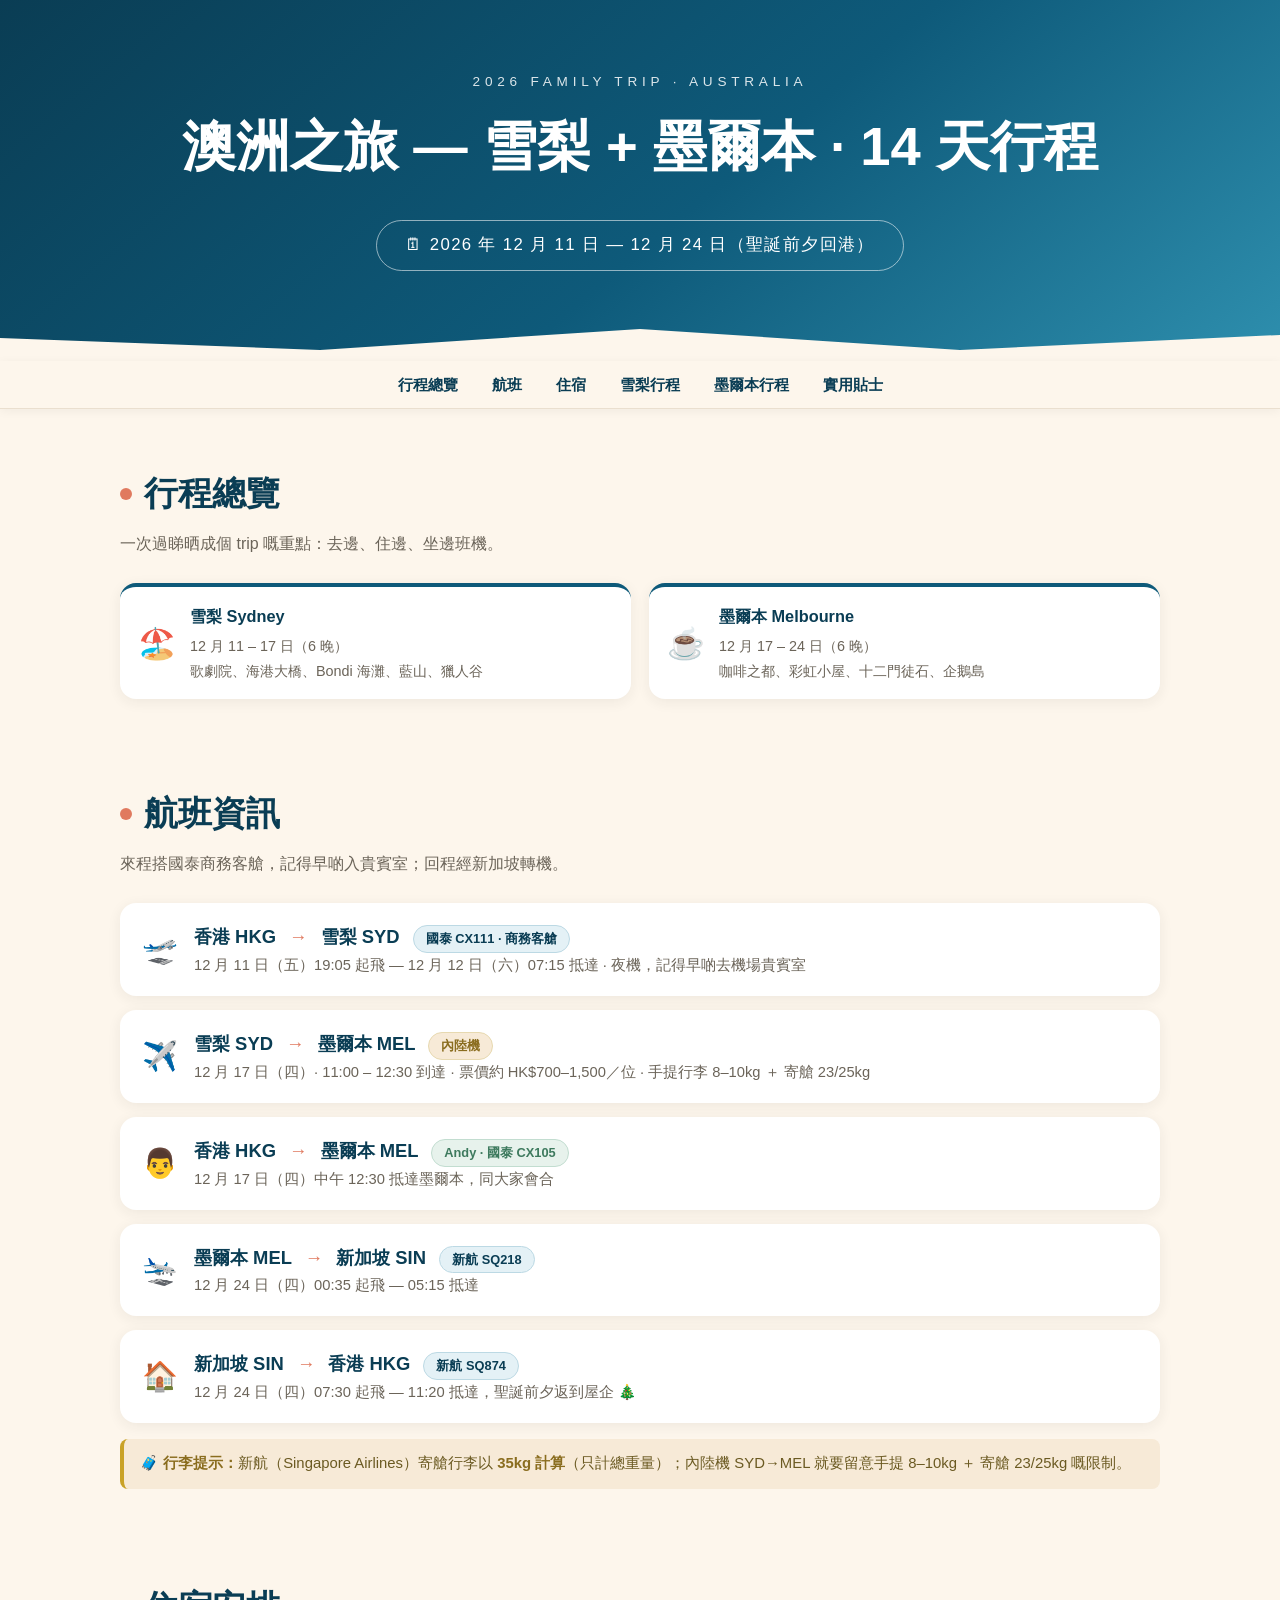
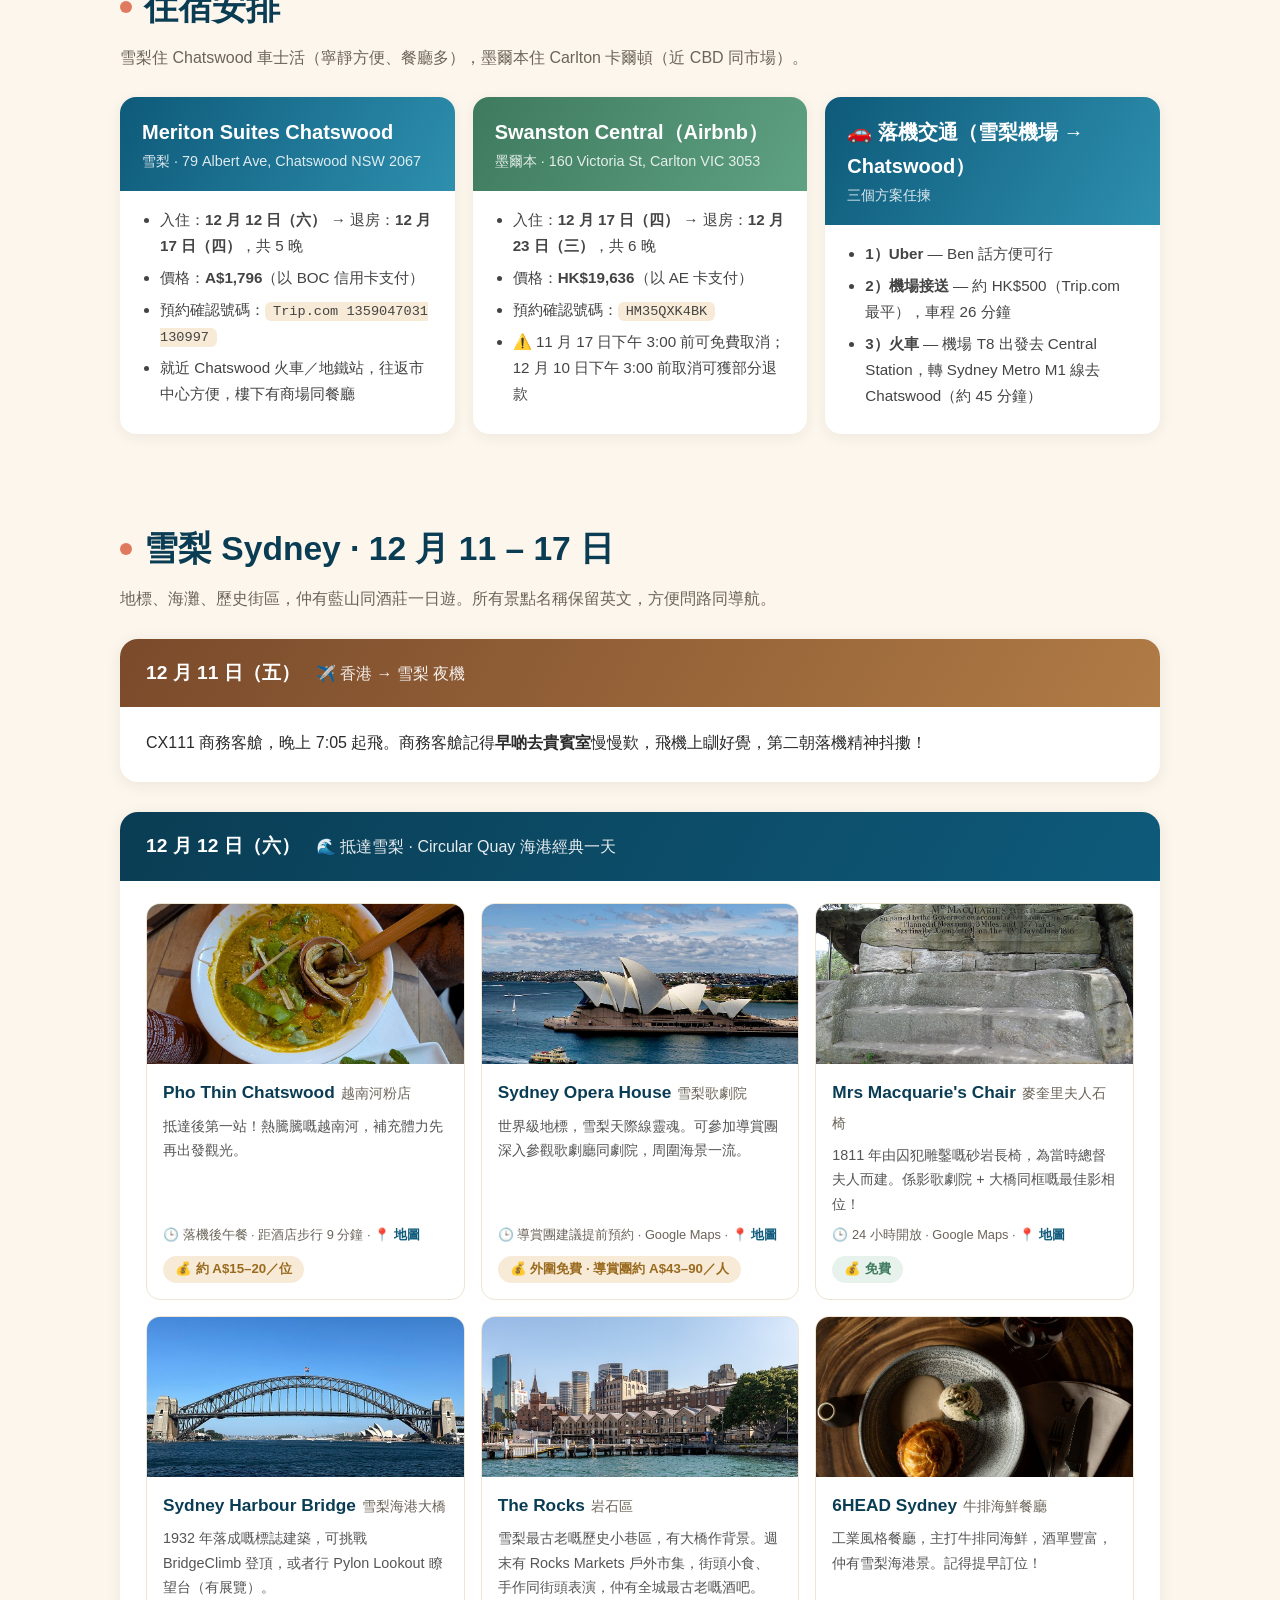
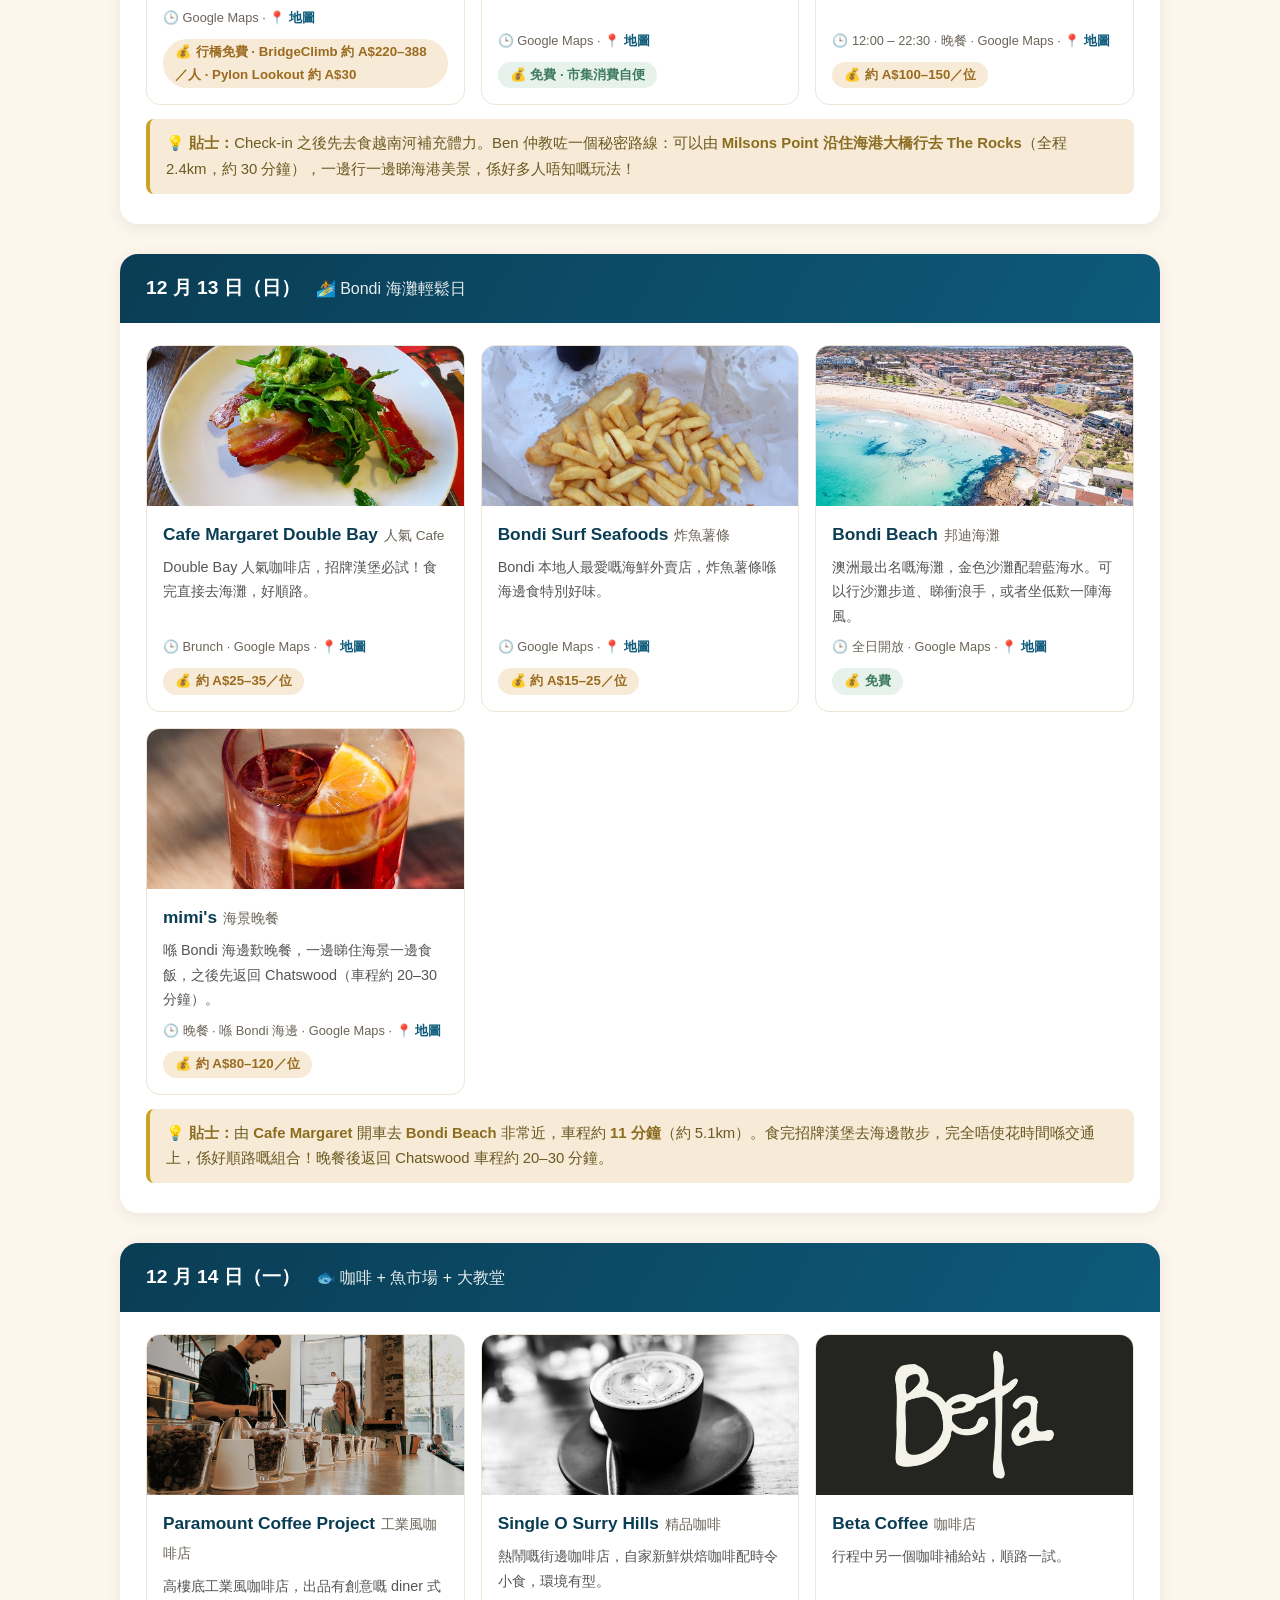
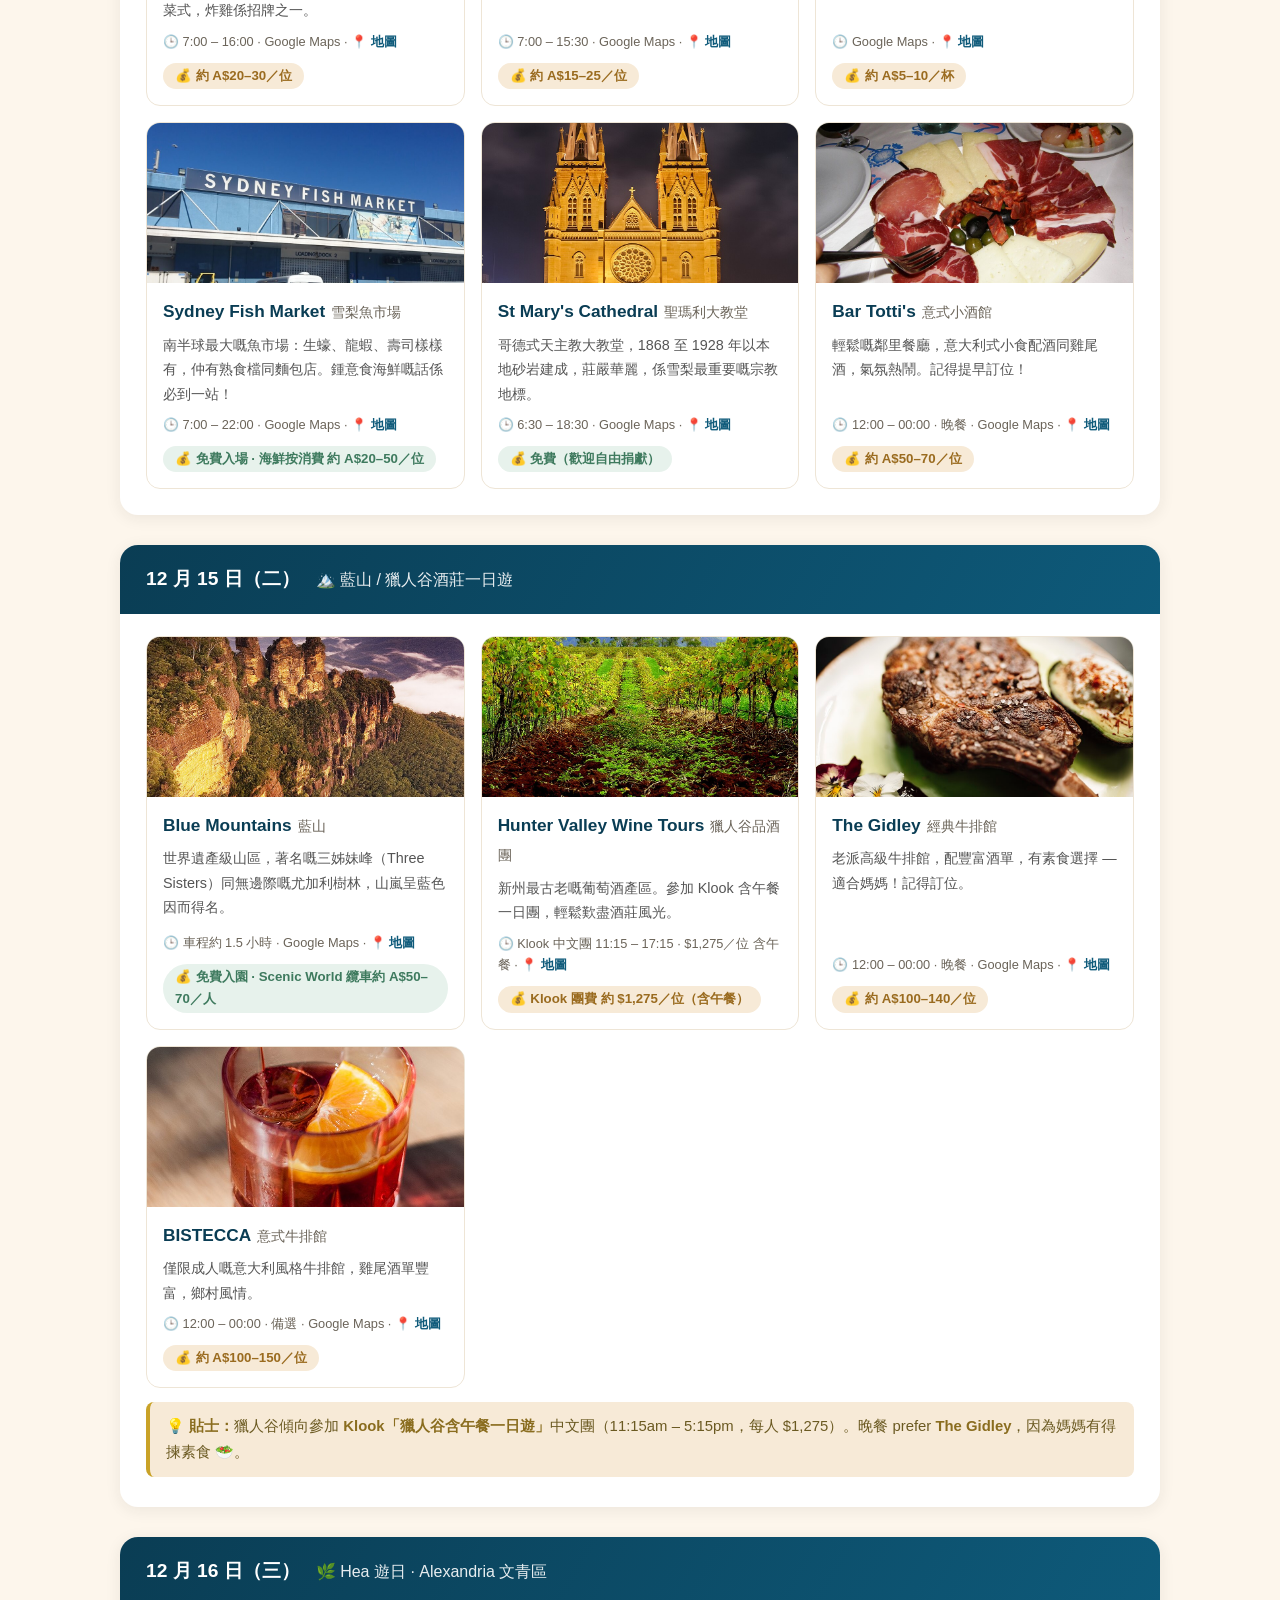
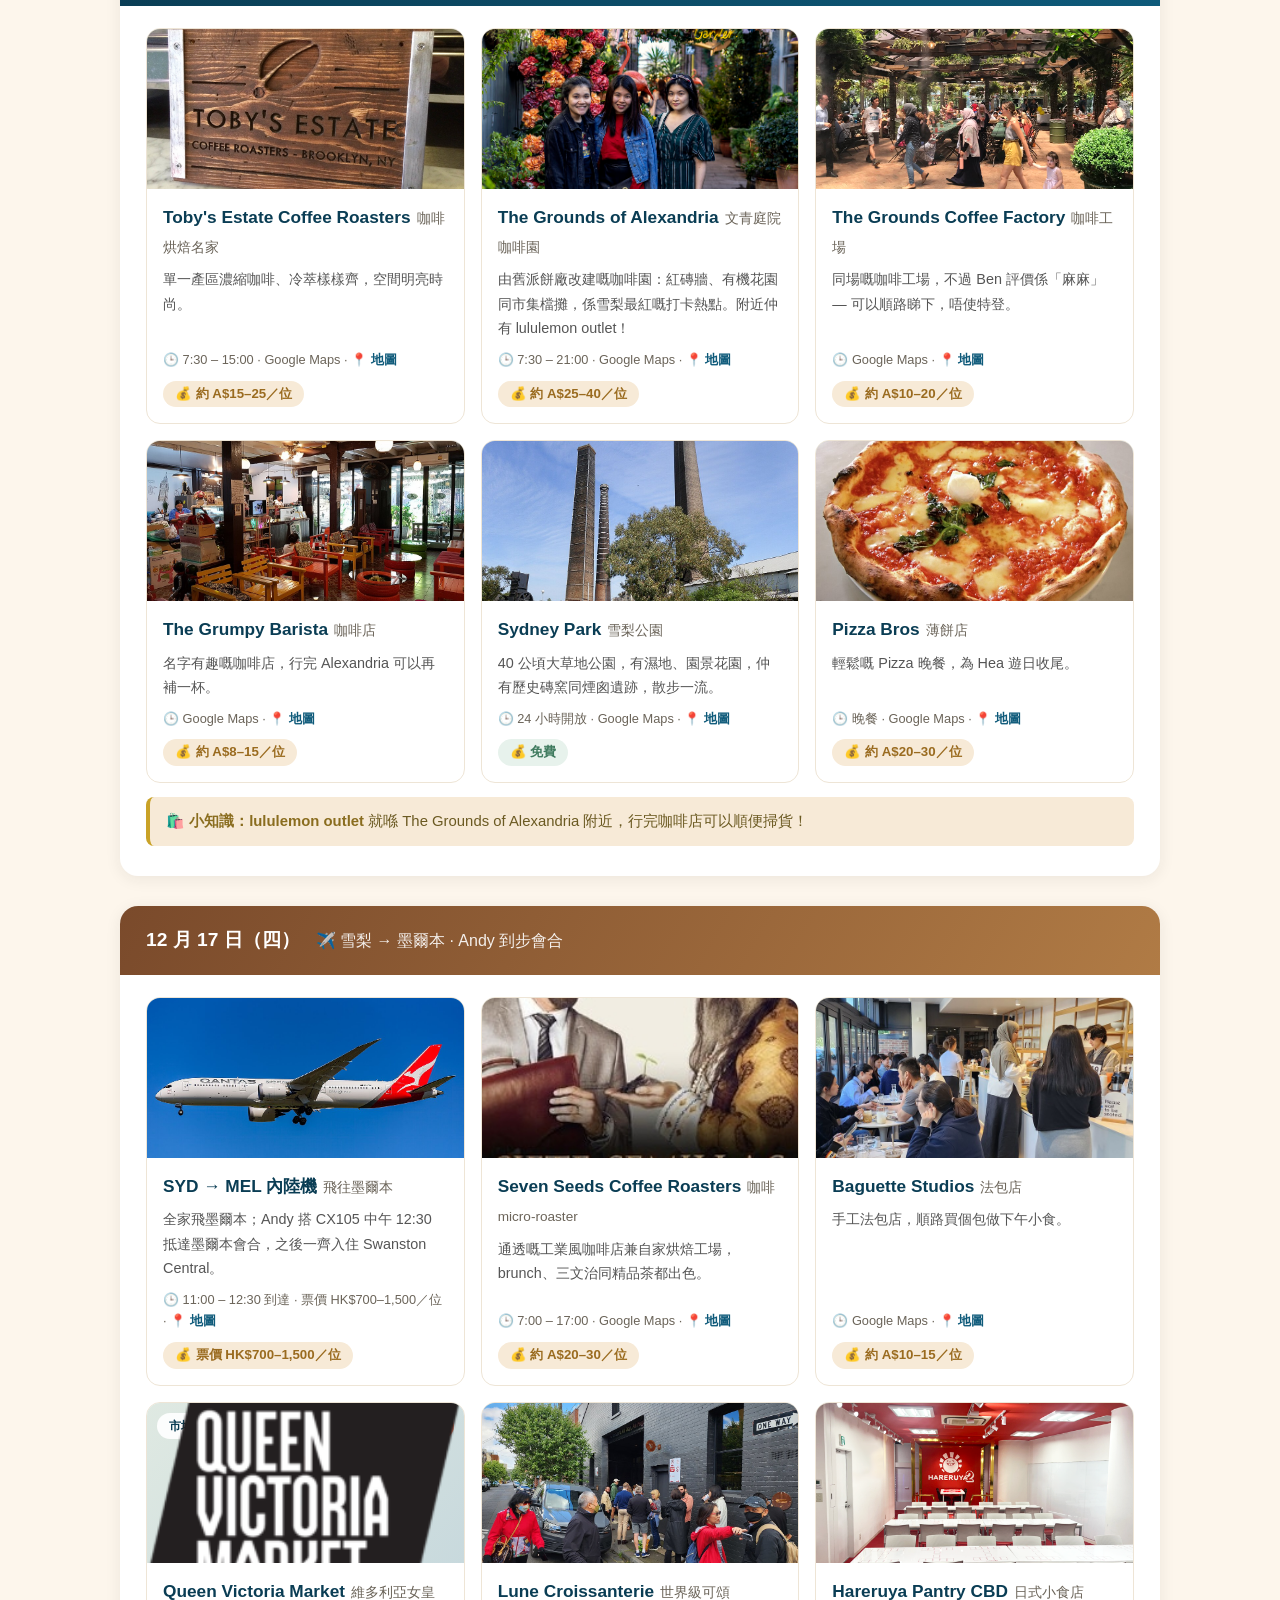
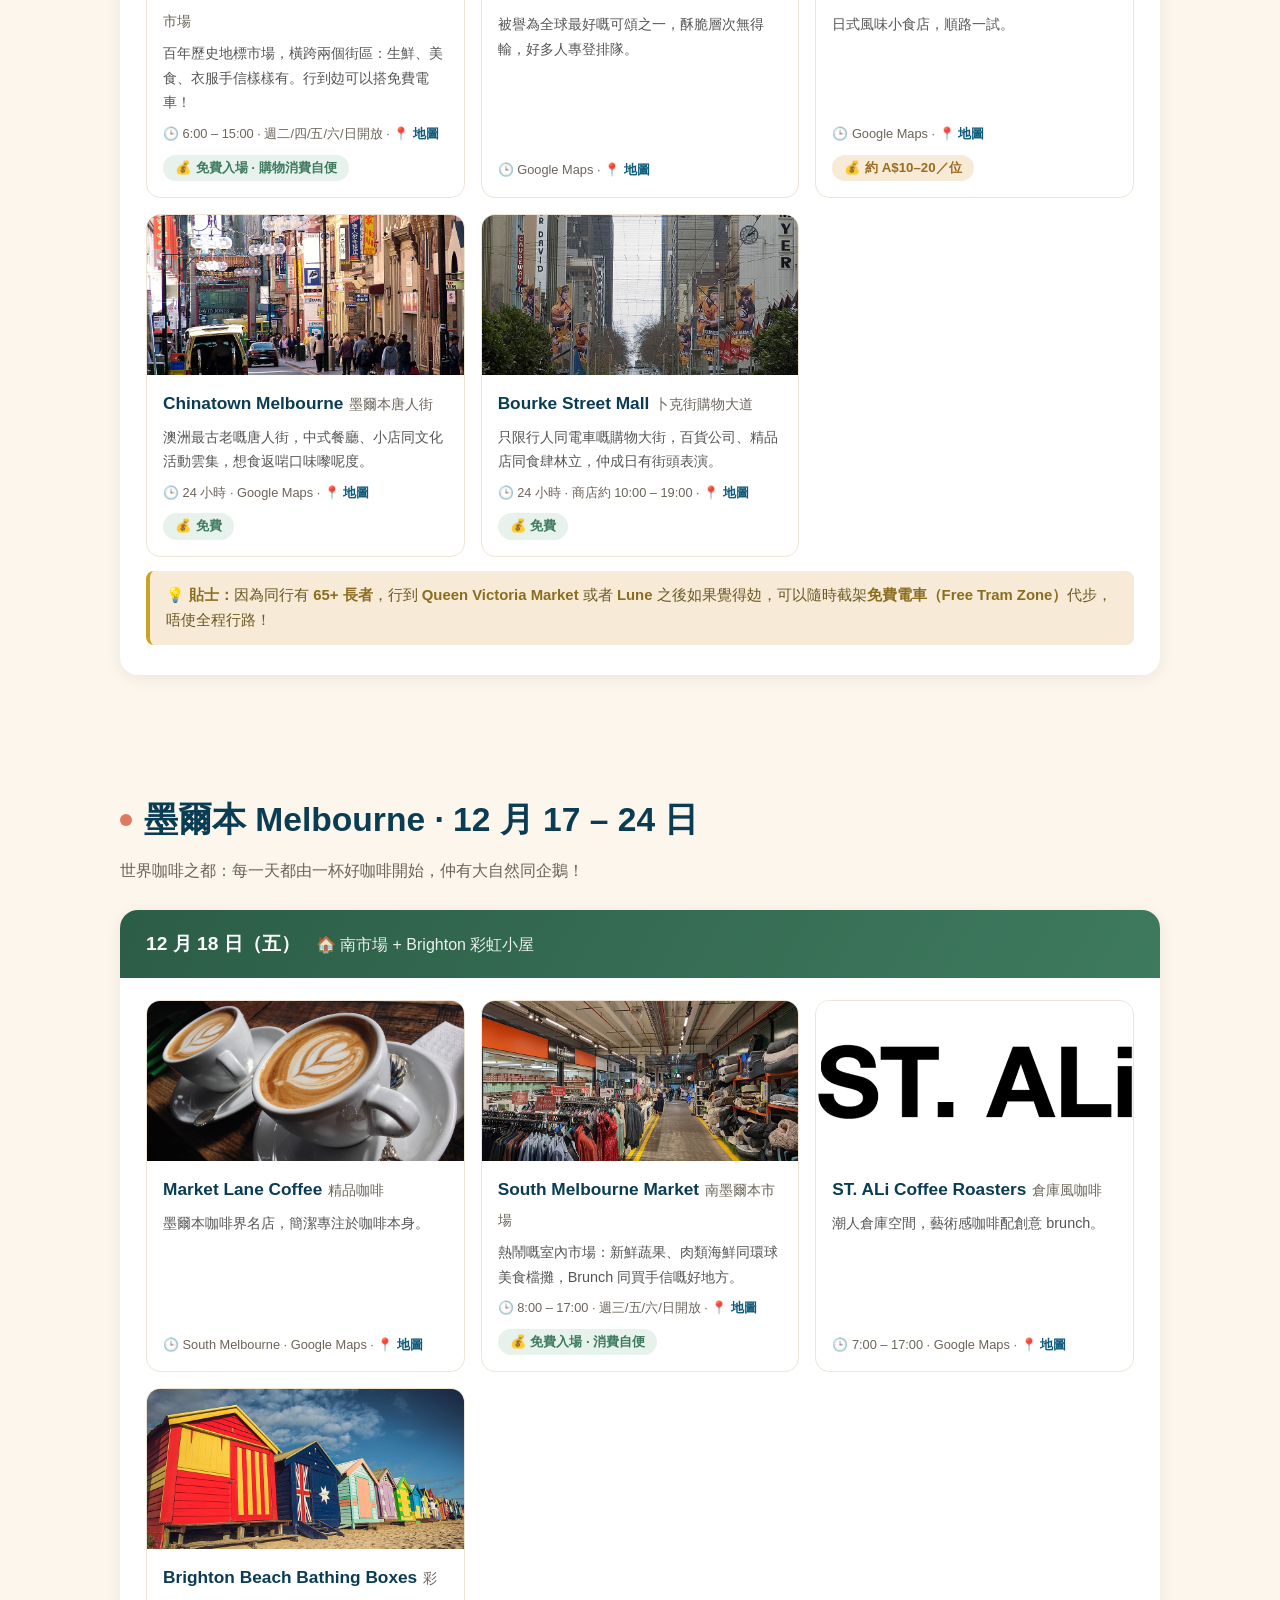
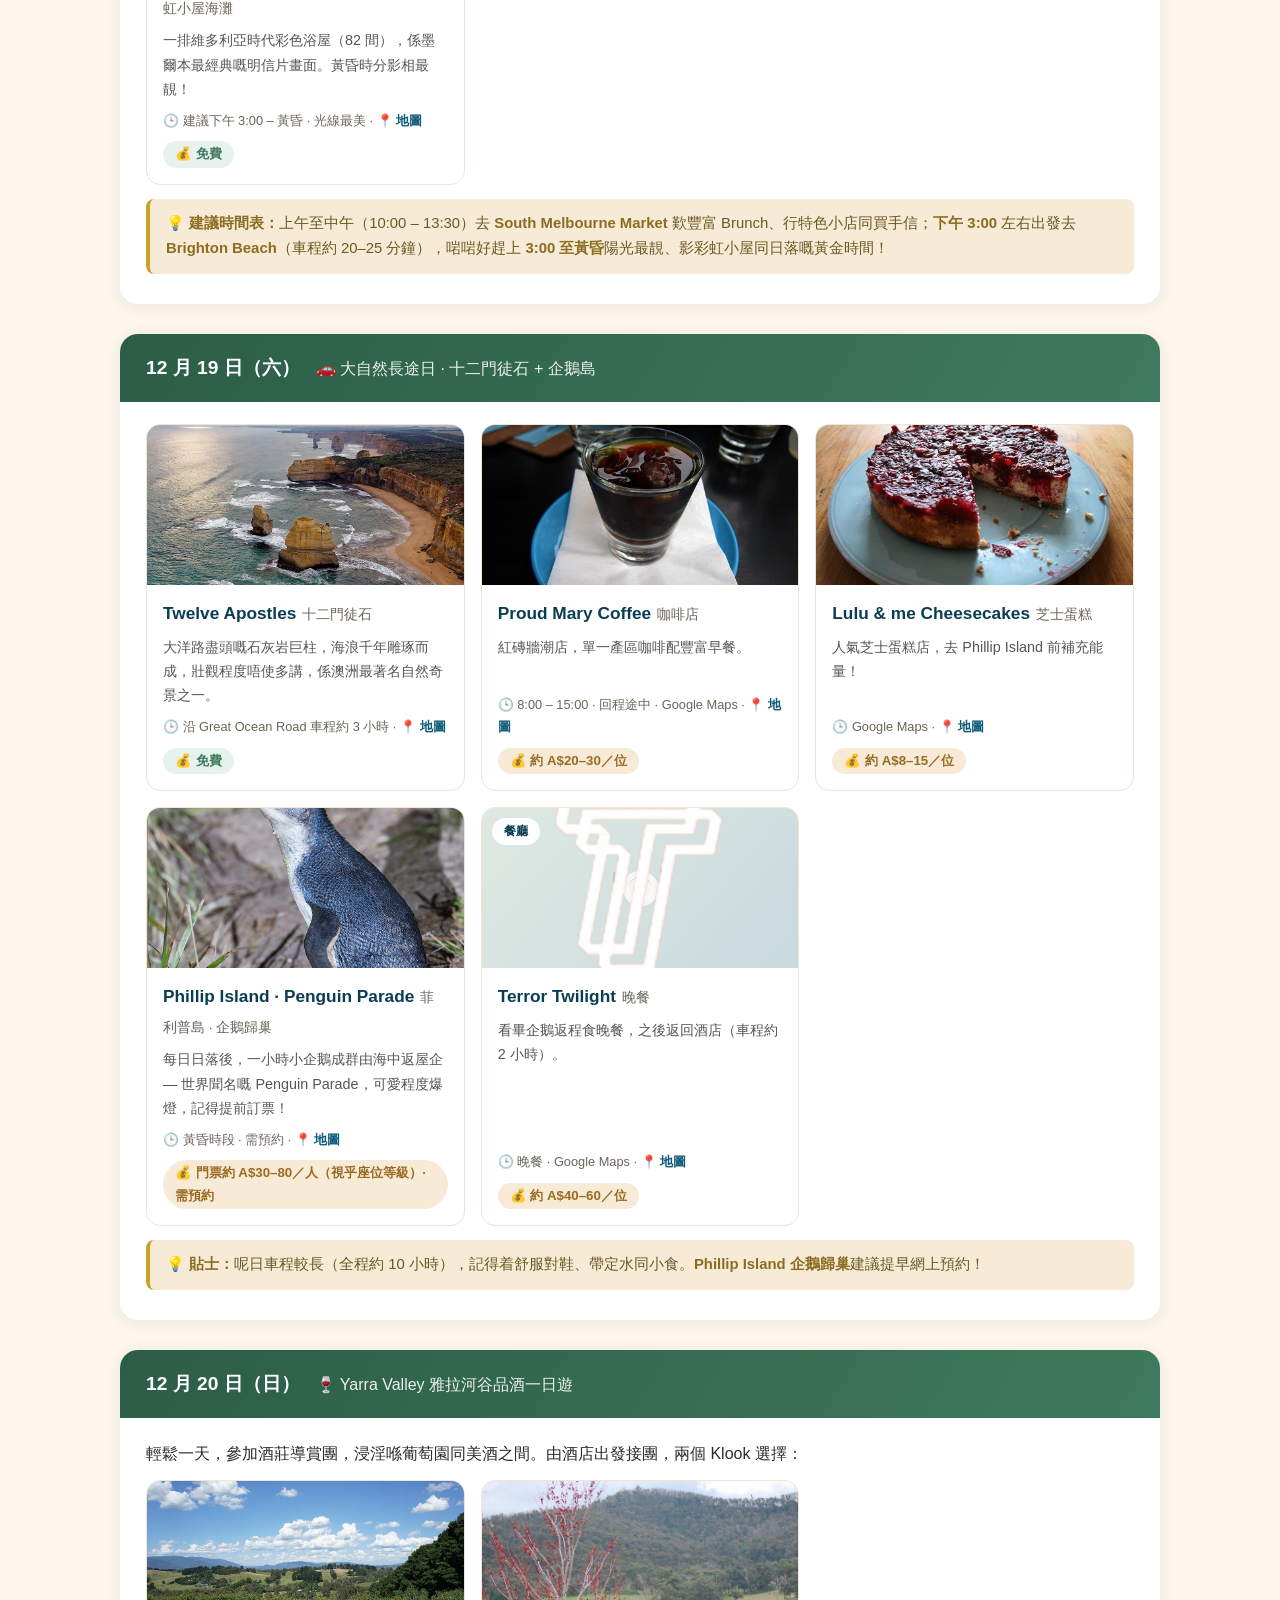
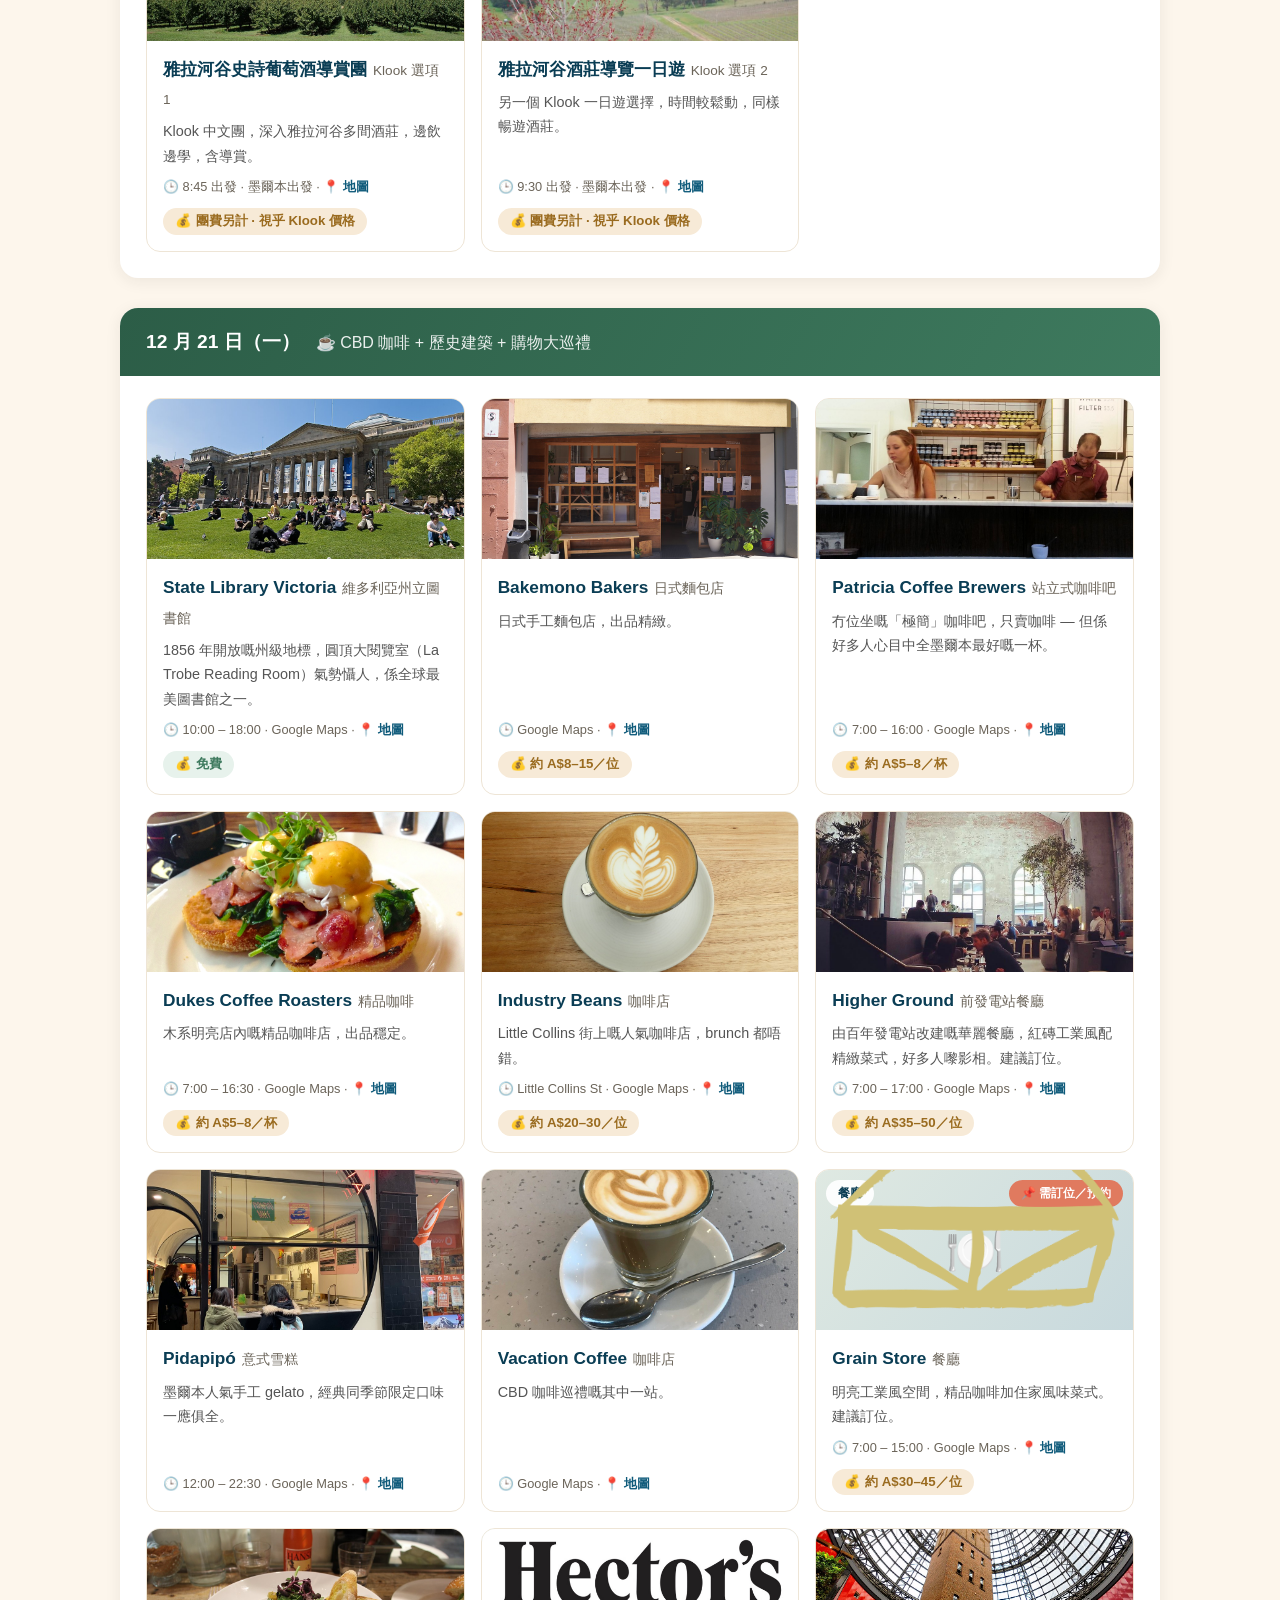
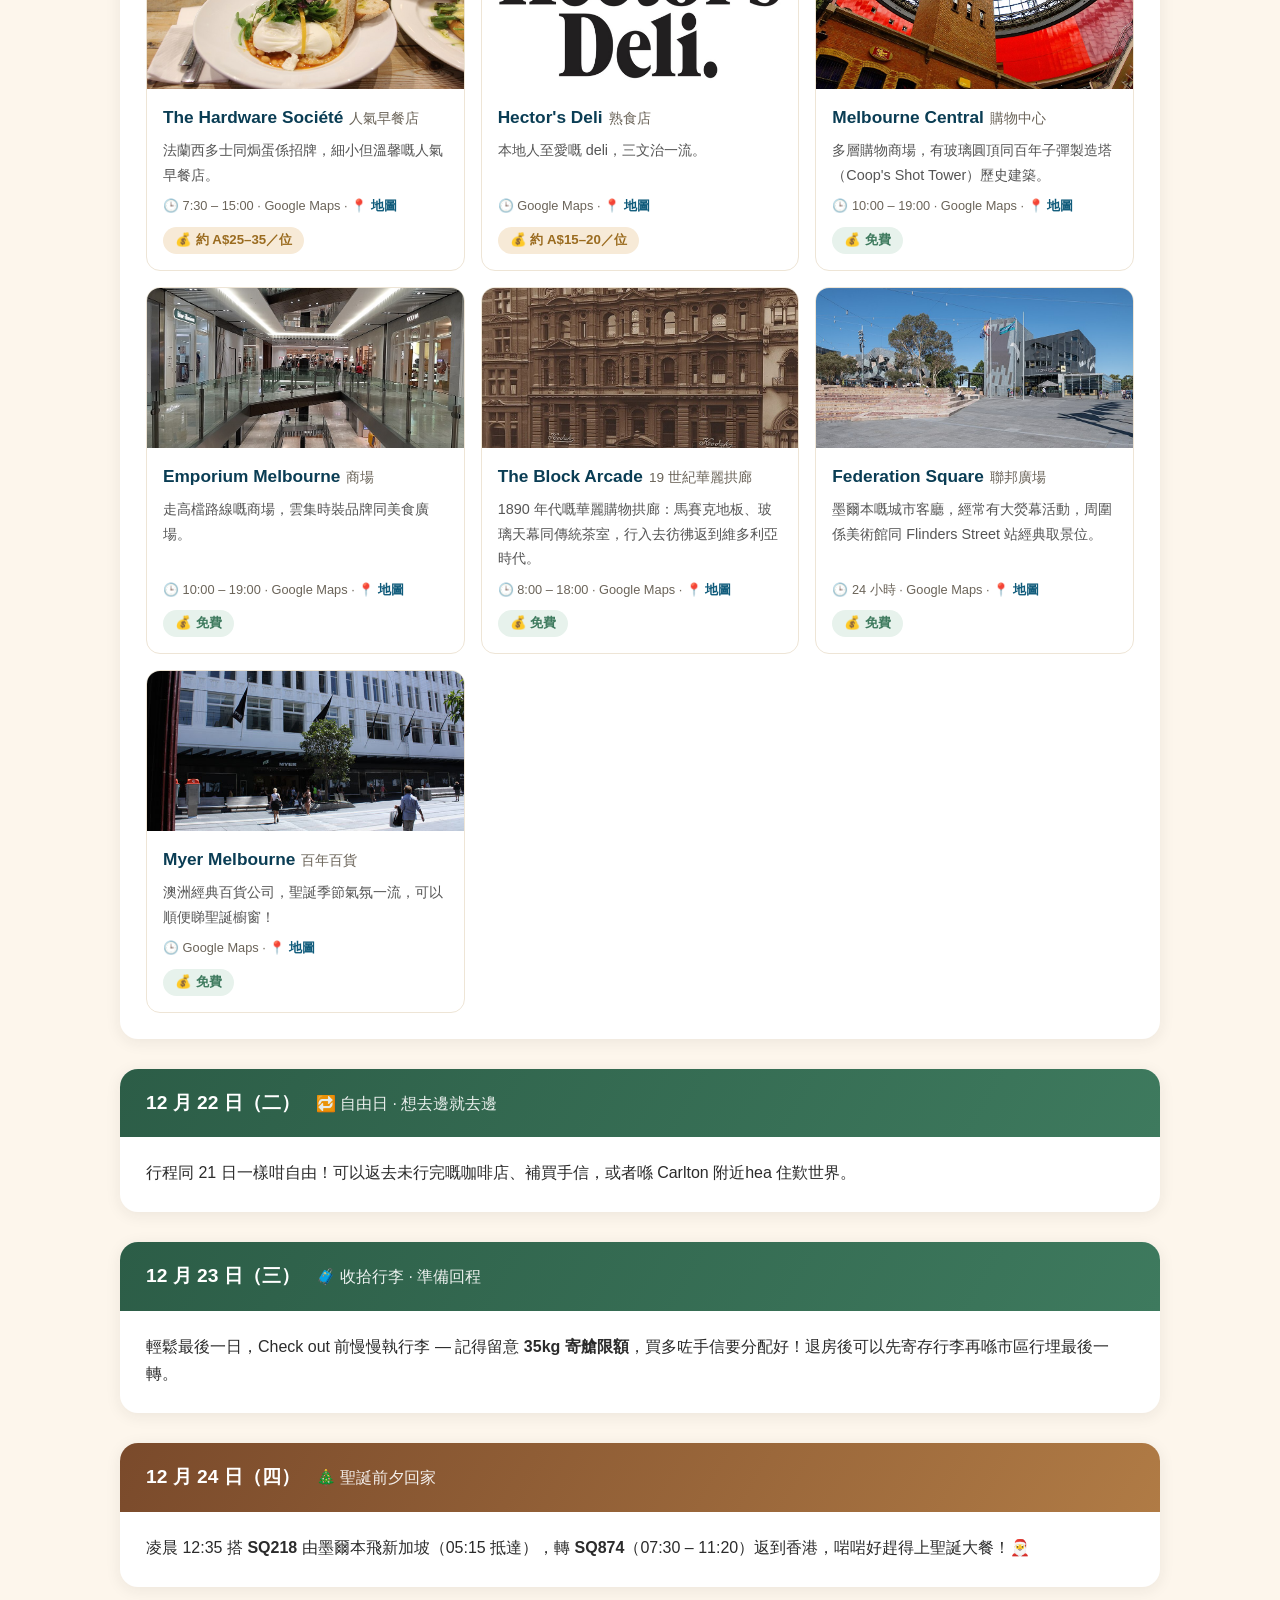
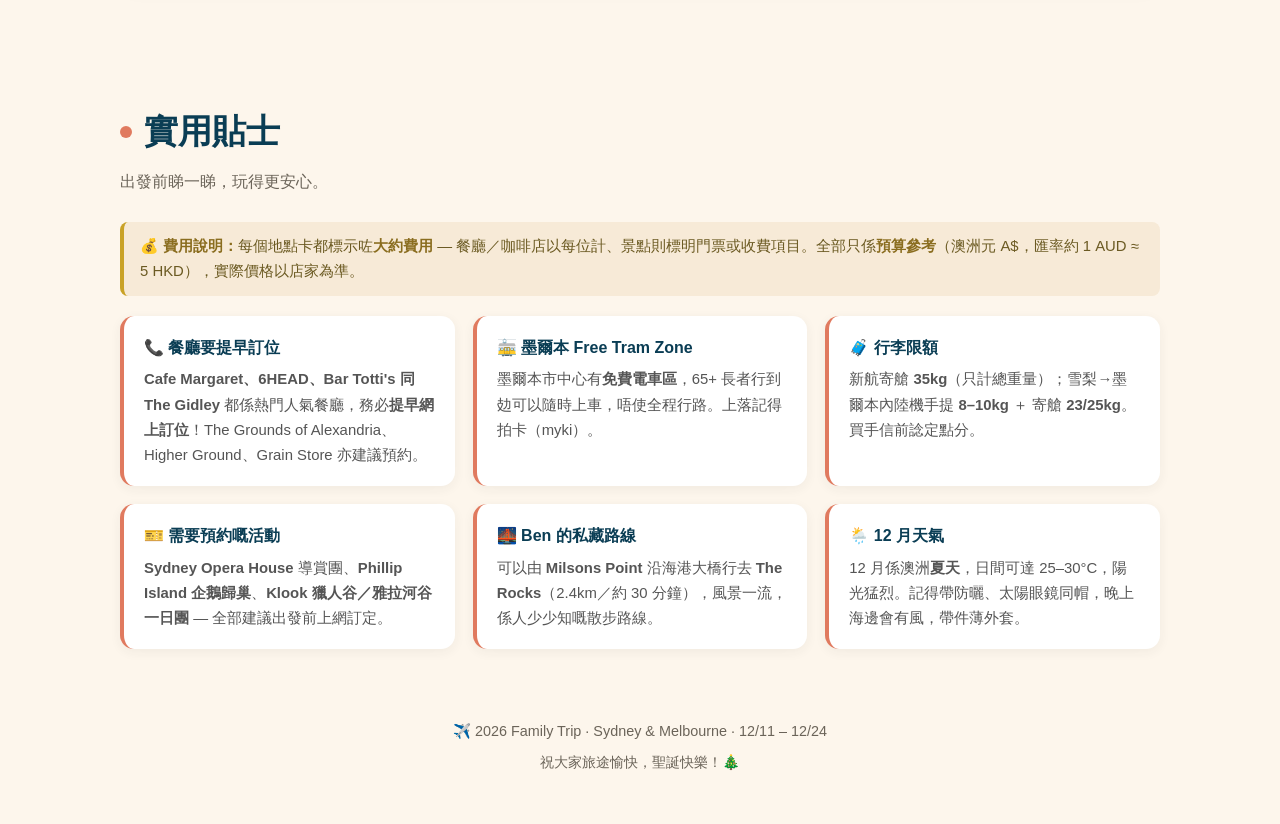
==== commit c6cf9818: "Overview cards: split dates and highlights into two lines" ====
--- a/aussie/index.html
+++ b/aussie/index.html
@@ -149,8 +149,8 @@
   <h2><span class="dot"></span>行程總覽</h2>
   <p class="lead">一次過睇晒成個 trip 嘅重點：去邊、住邊、坐邊班機。</p>
   <div class="grid c2">
-    <div class="stat"><div class="ic">🏖️</div><div class="stat-body"><h3>雪梨 Sydney</h3><p>12 月 11 – 17 日（6 晚）· 歌劇院、海港大橋、Bondi 海灘、藍山、獵人谷</p></div></div>
-    <div class="stat"><div class="ic">☕</div><div class="stat-body"><h3>墨爾本 Melbourne</h3><p>12 月 17 – 24 日（6 晚）· 咖啡之都、彩虹小屋、十二門徒石、企鵝島</p></div></div>
+    <div class="stat"><div class="ic">🏖️</div><div class="stat-body"><h3>雪梨 Sydney</h3><p>12 月 11 – 17 日（6 晚）<br>歌劇院、海港大橋、Bondi 海灘、藍山、獵人谷</p></div></div>
+    <div class="stat"><div class="ic">☕</div><div class="stat-body"><h3>墨爾本 Melbourne</h3><p>12 月 17 – 24 日（6 晚）<br>咖啡之都、彩虹小屋、十二門徒石、企鵝島</p></div></div>
   </div>
 </section>
 
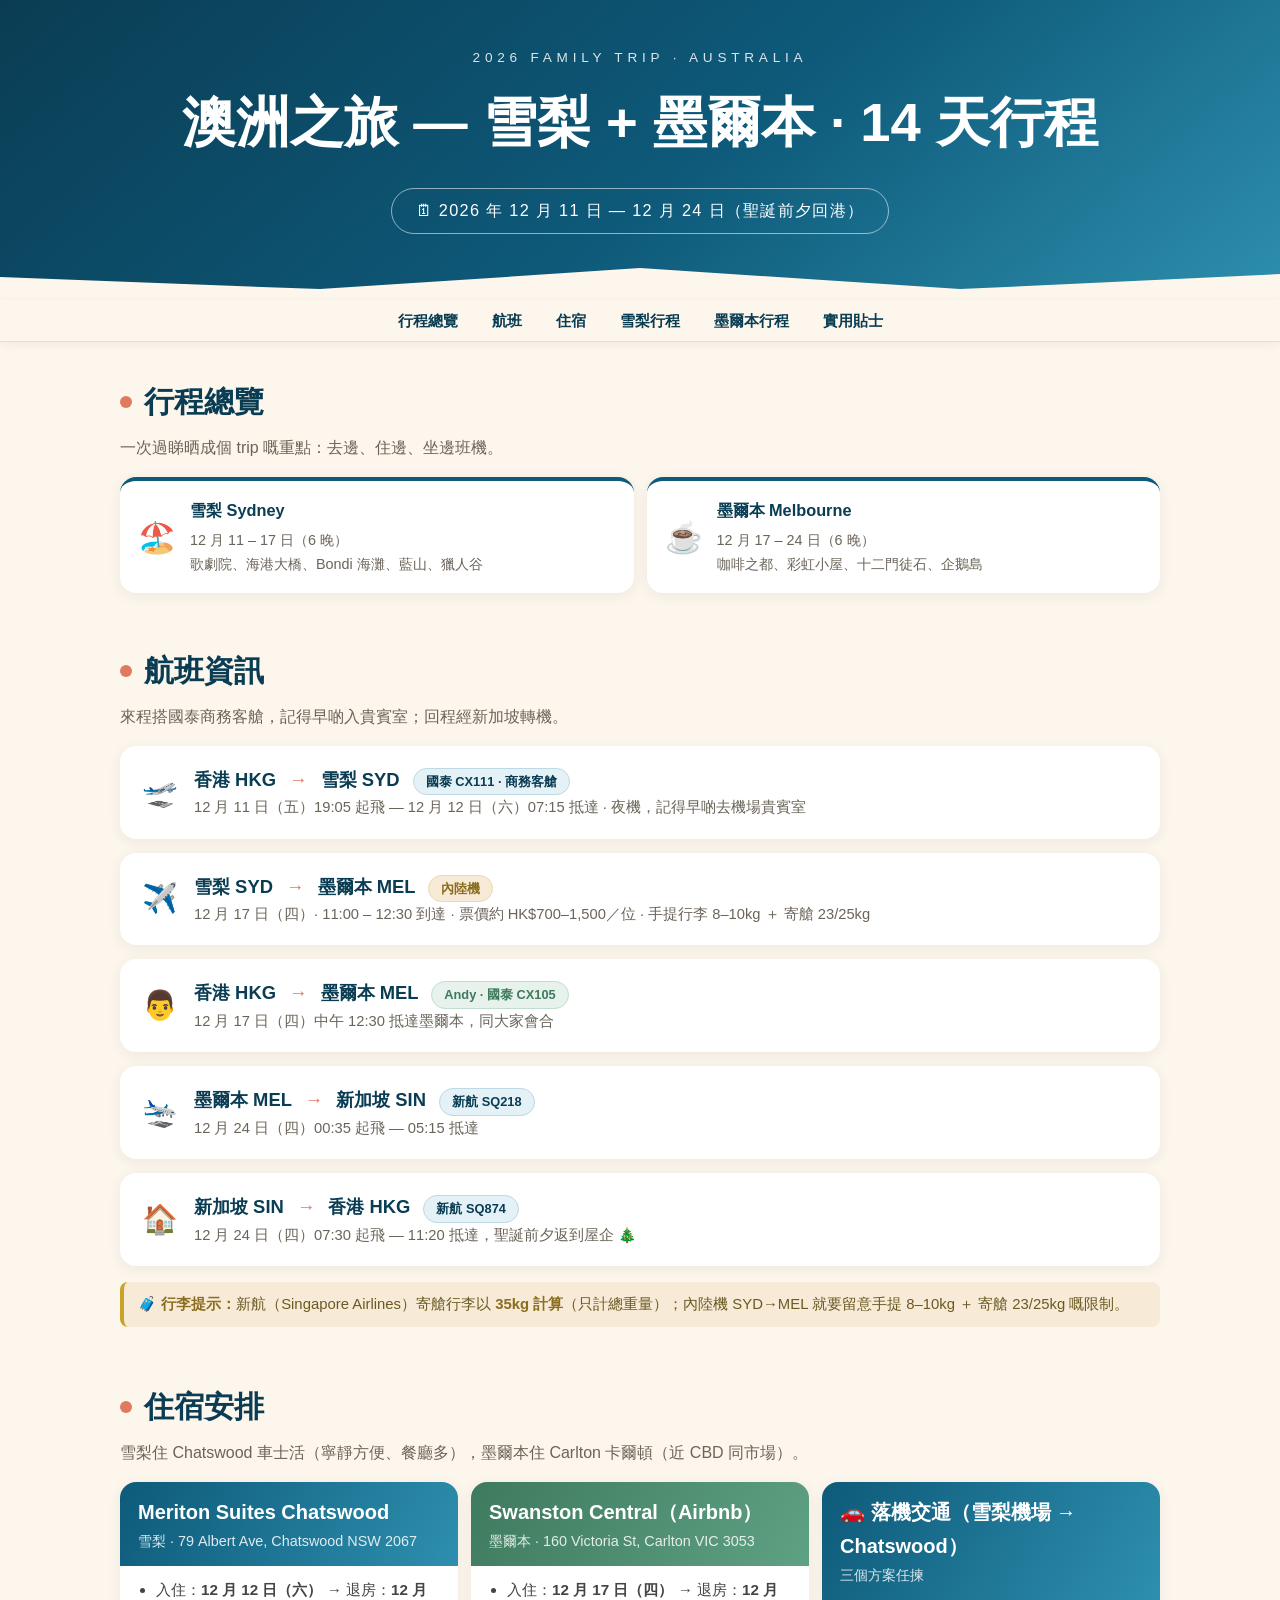
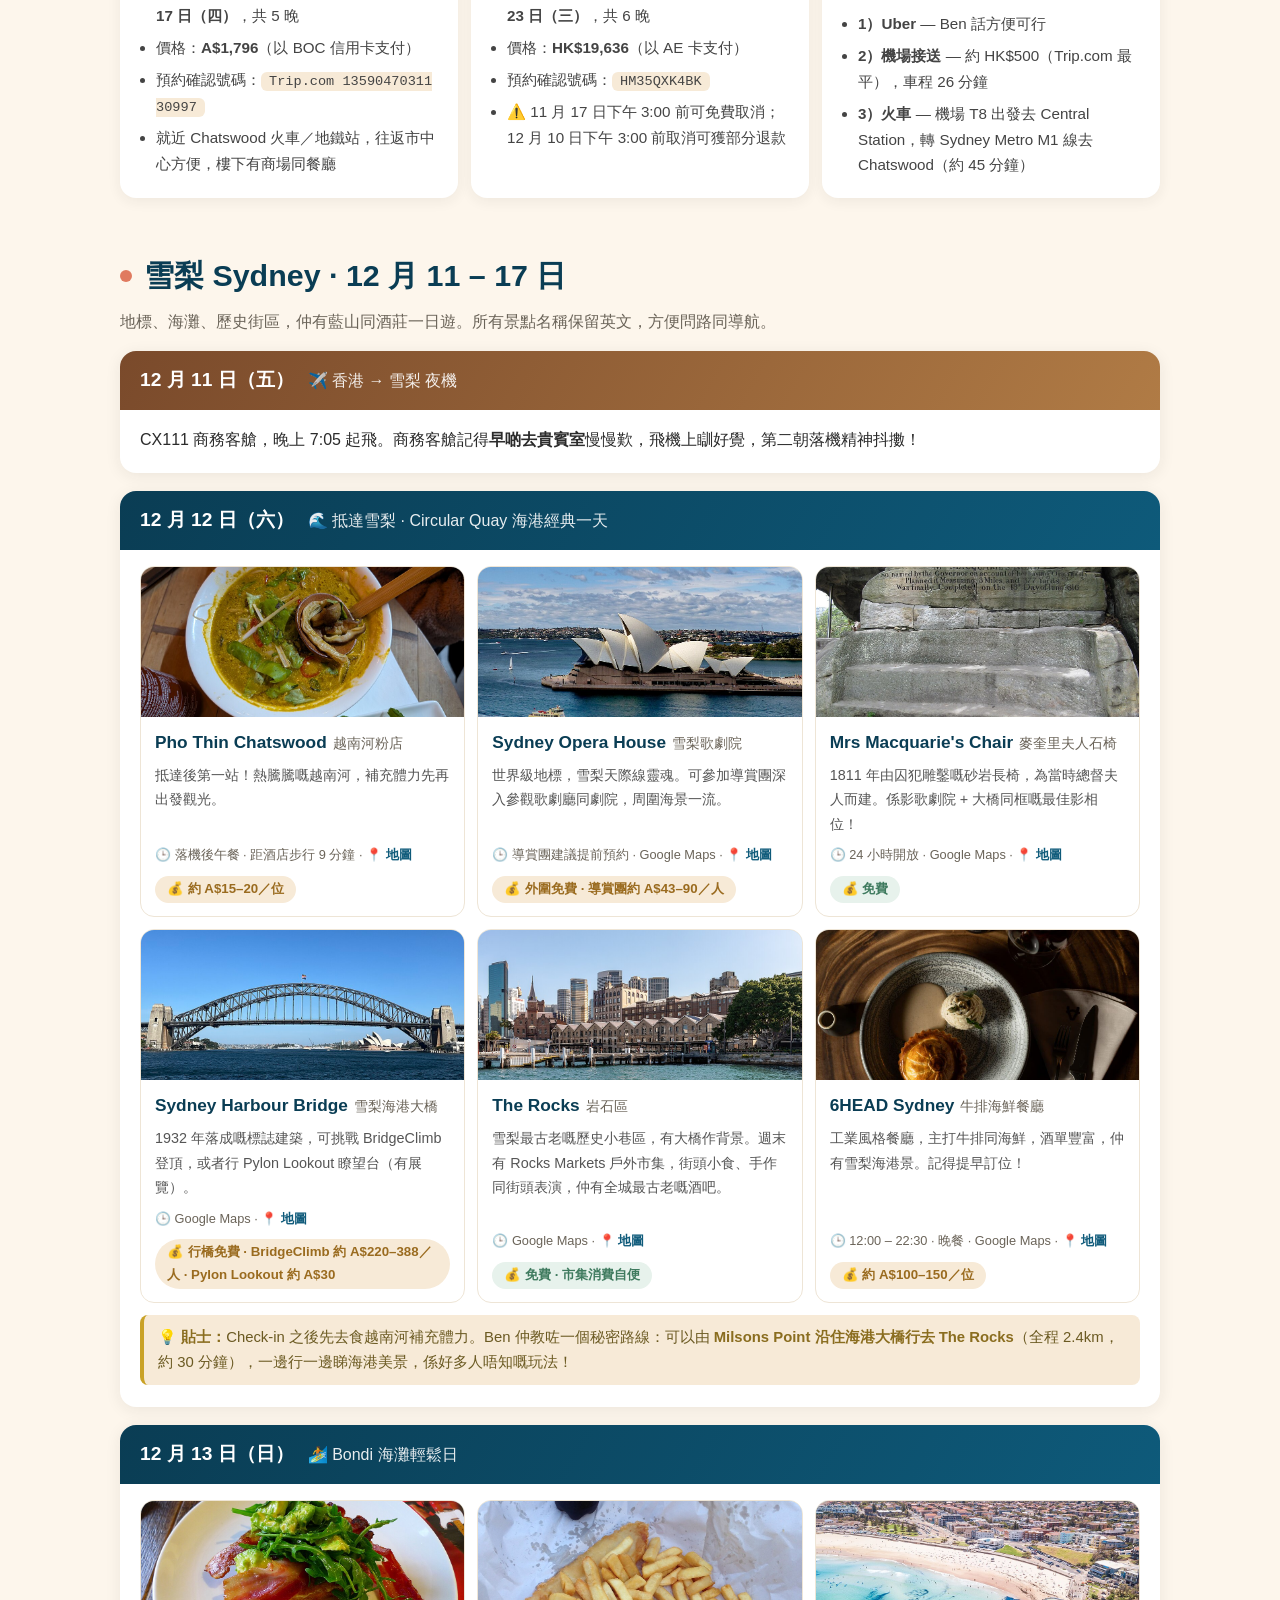
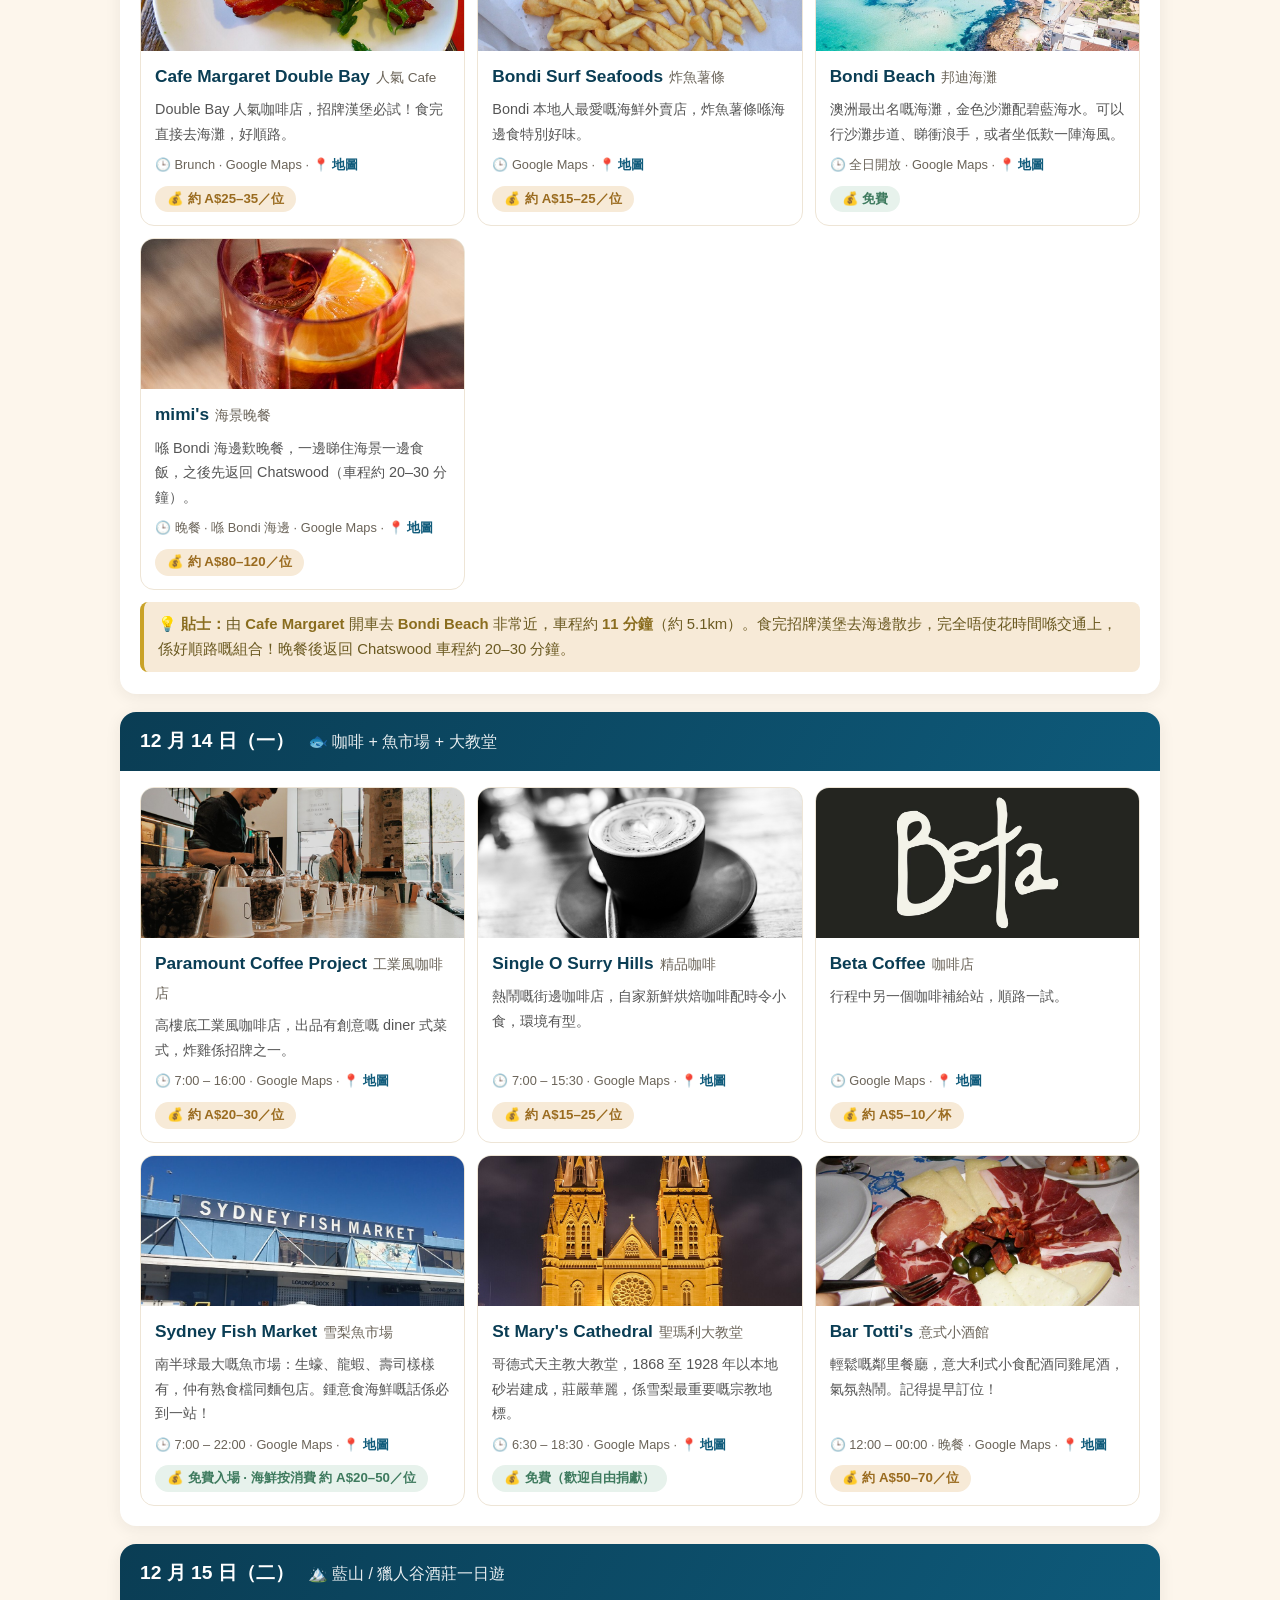
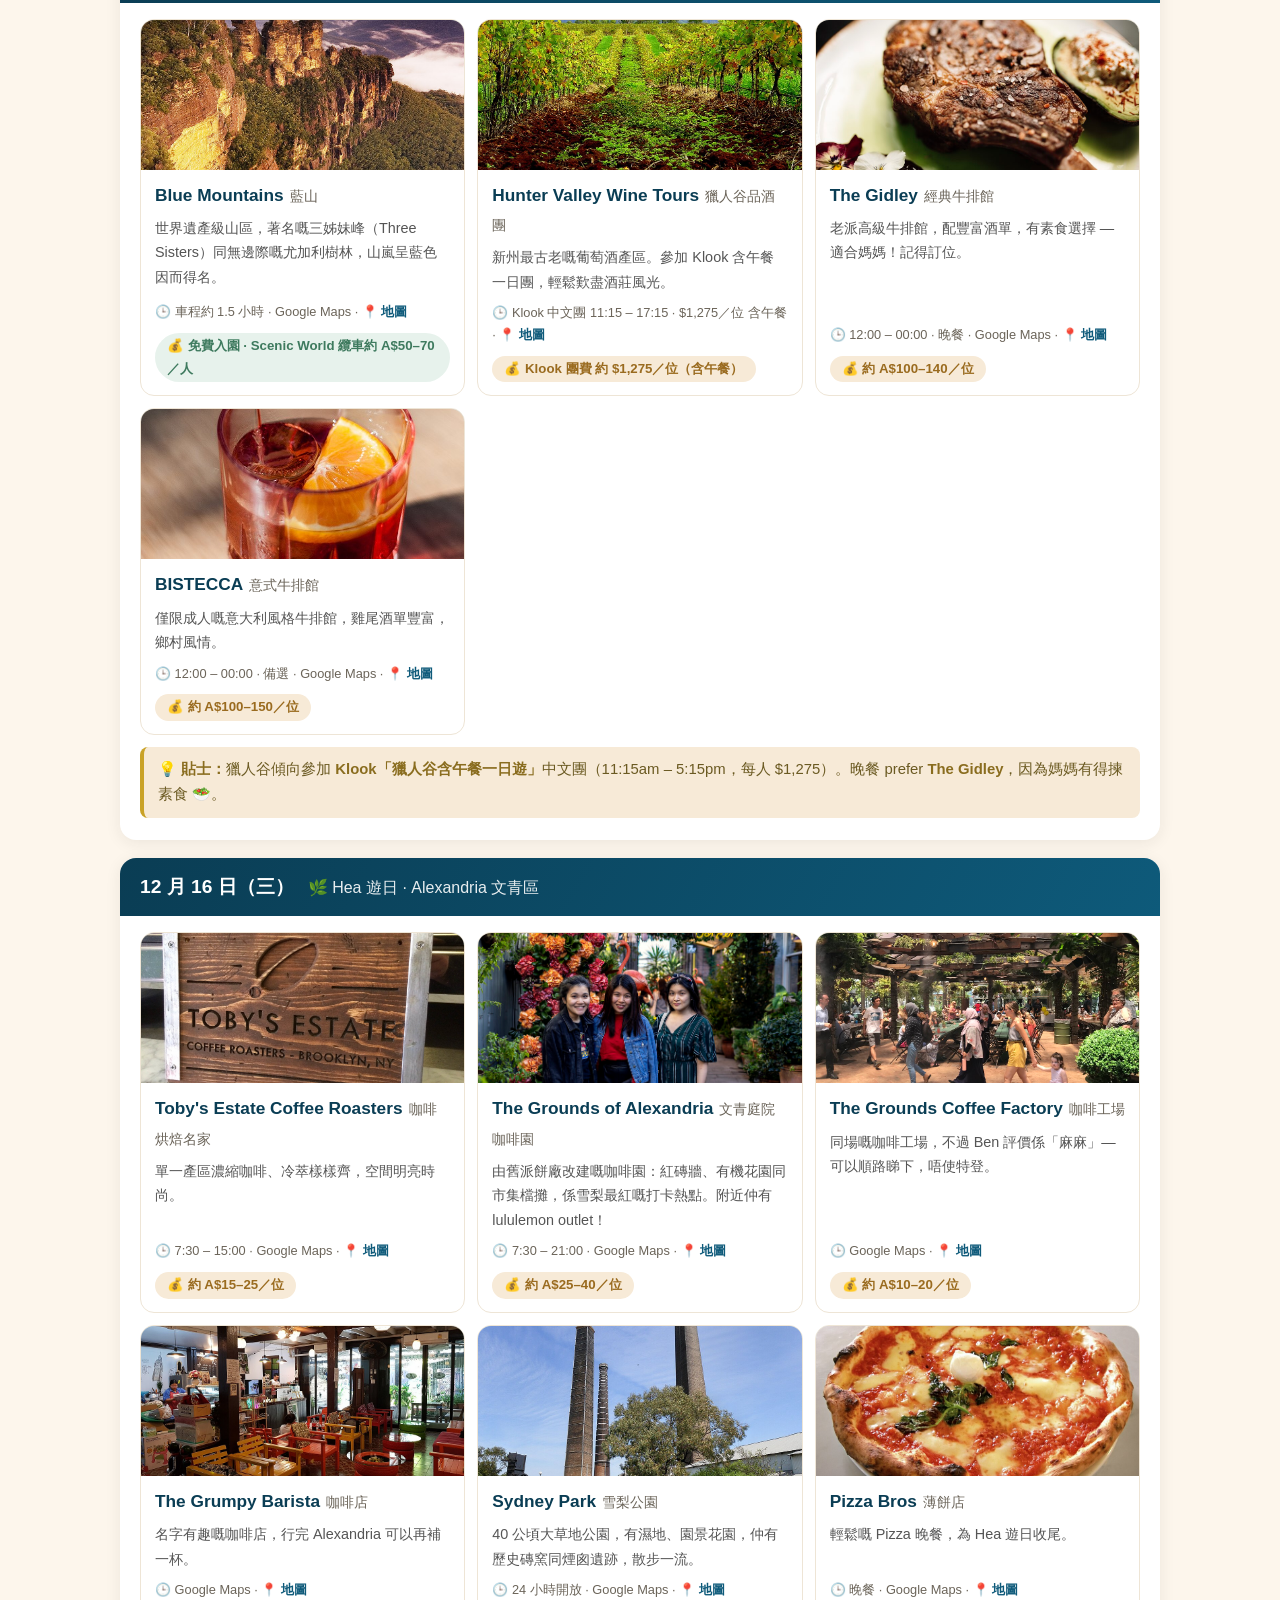
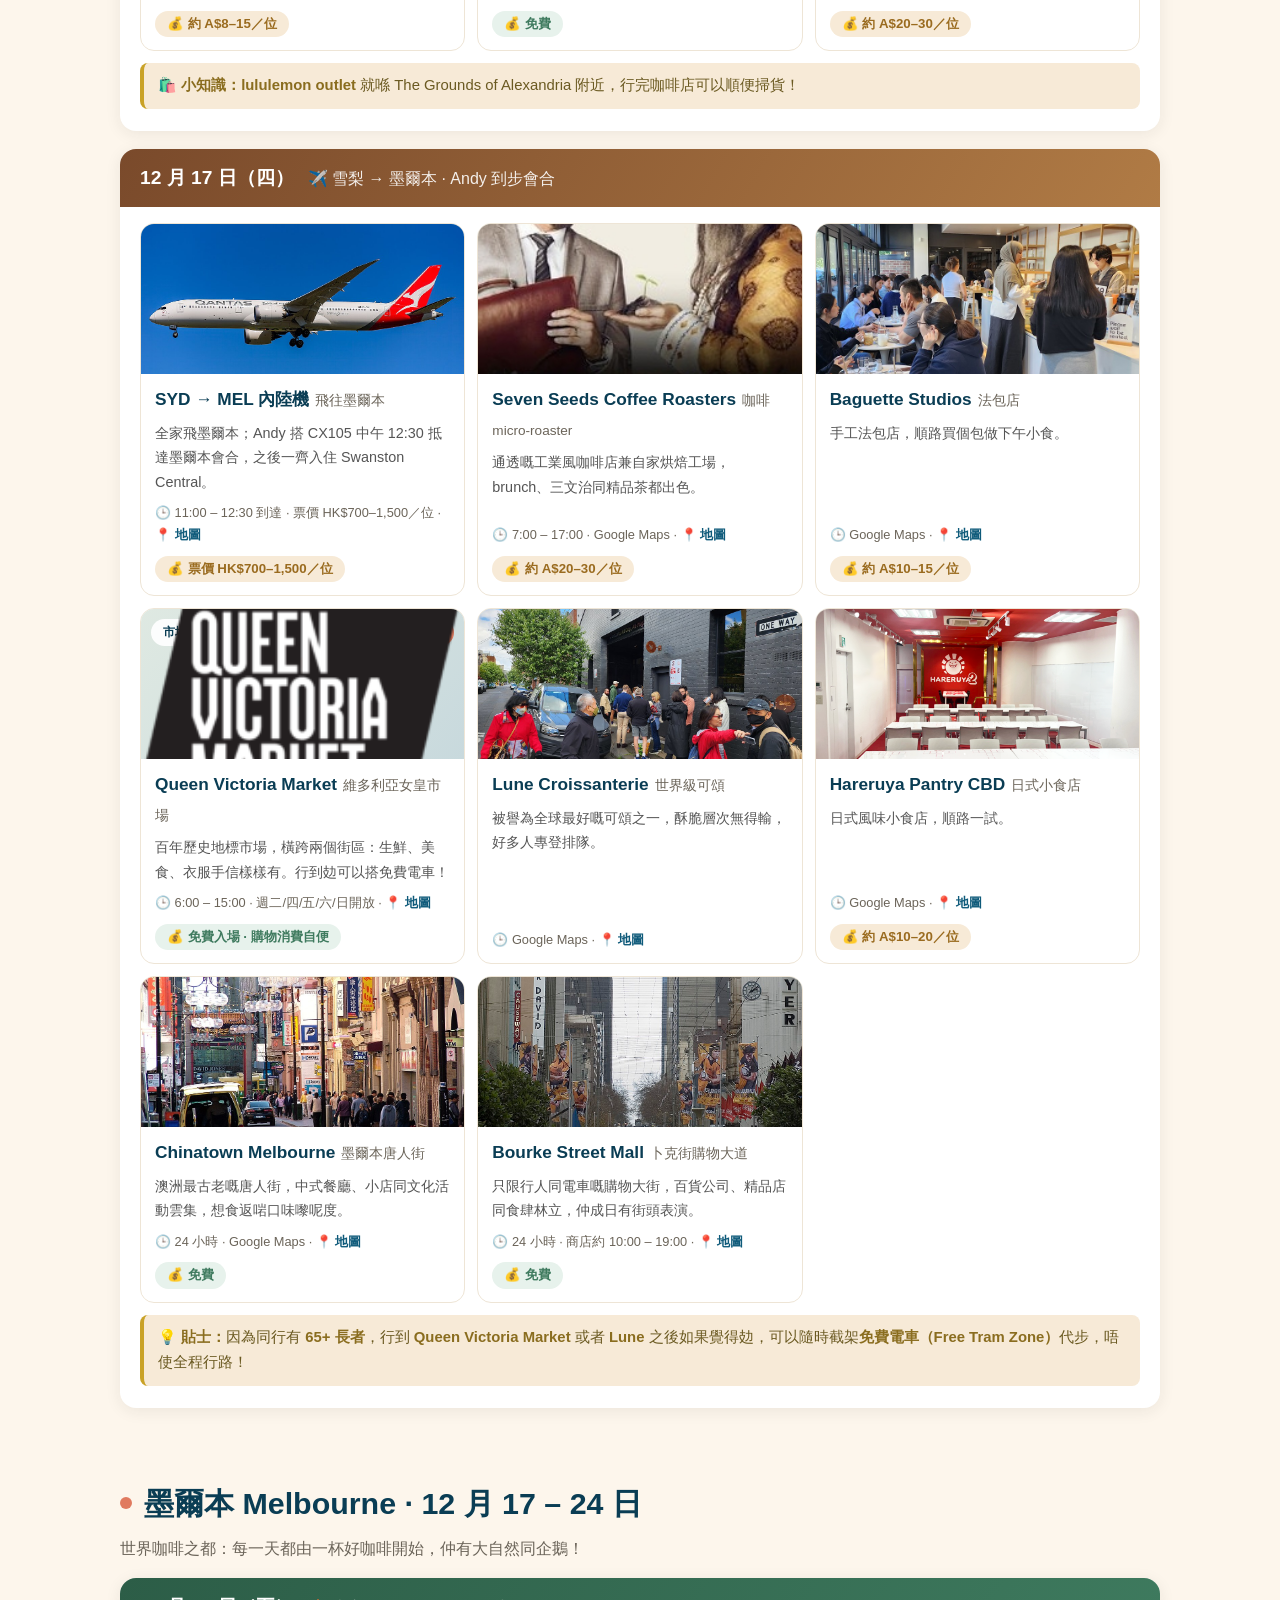
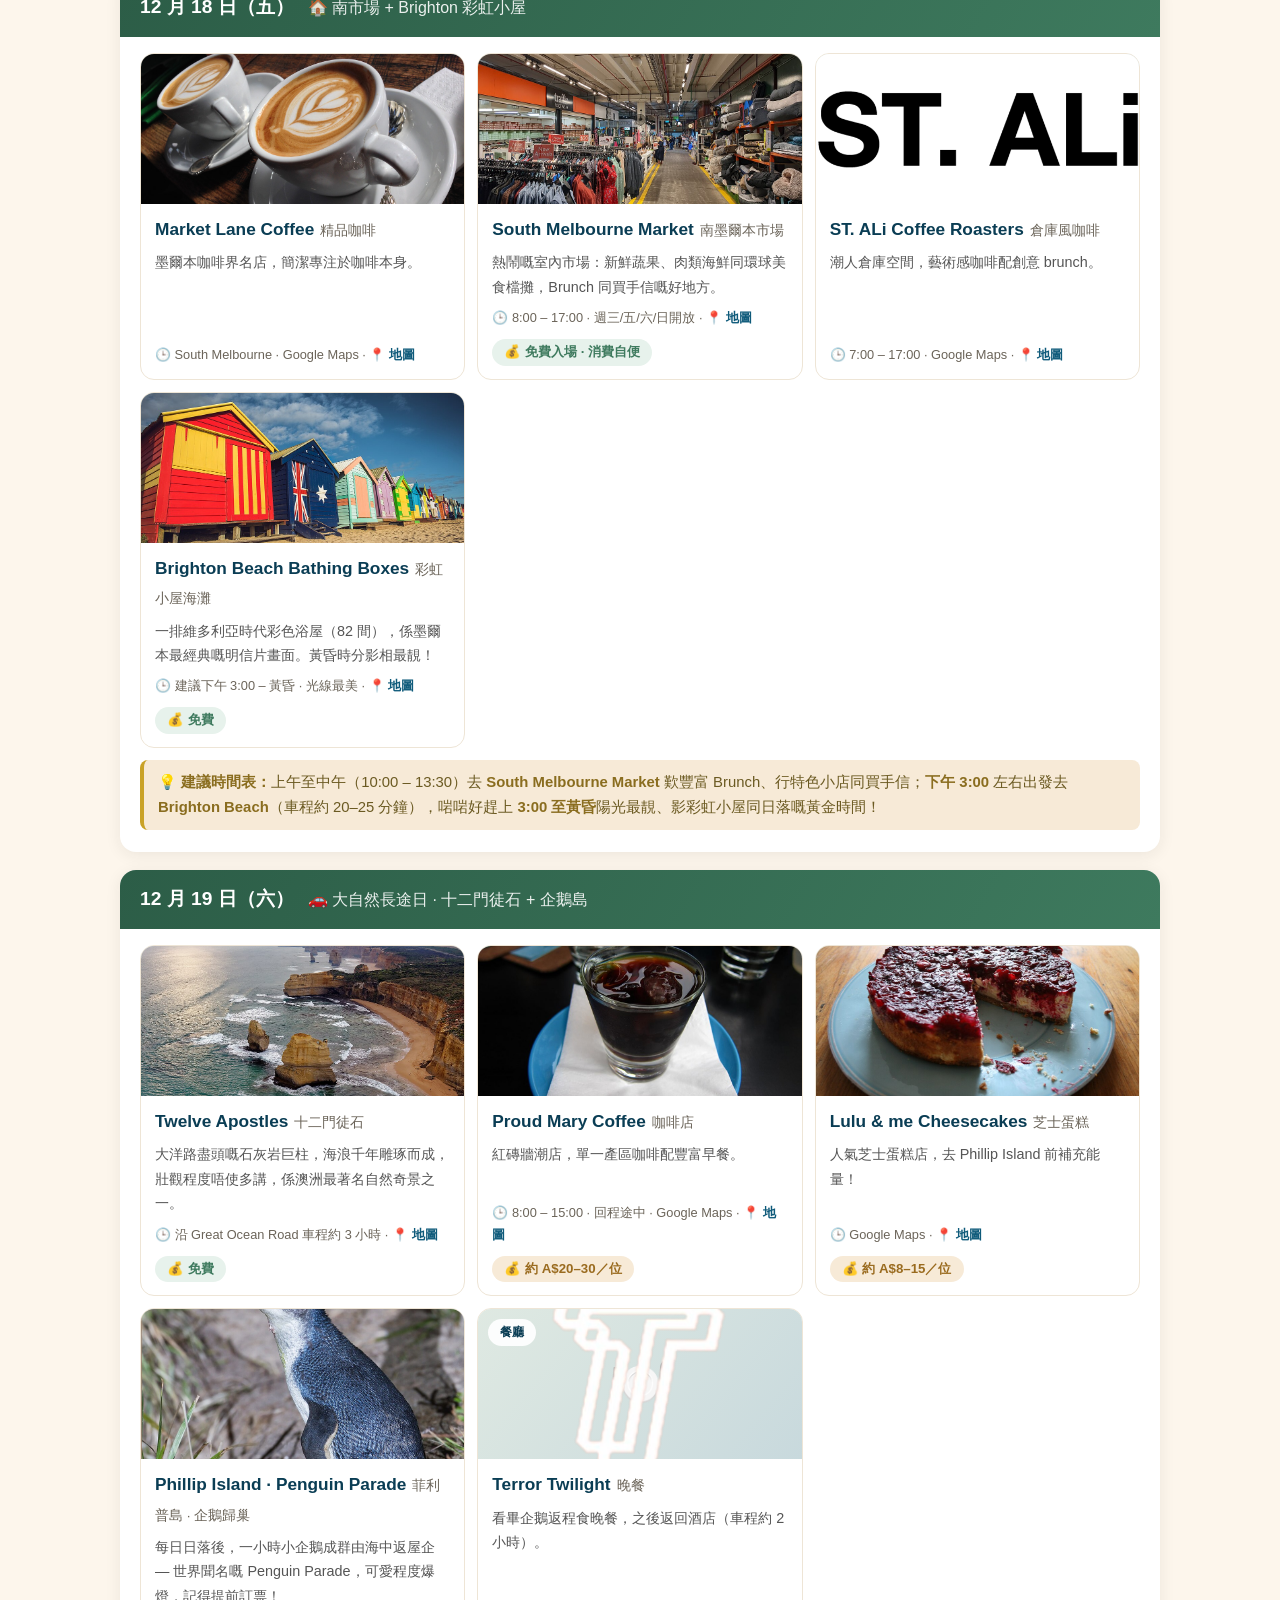
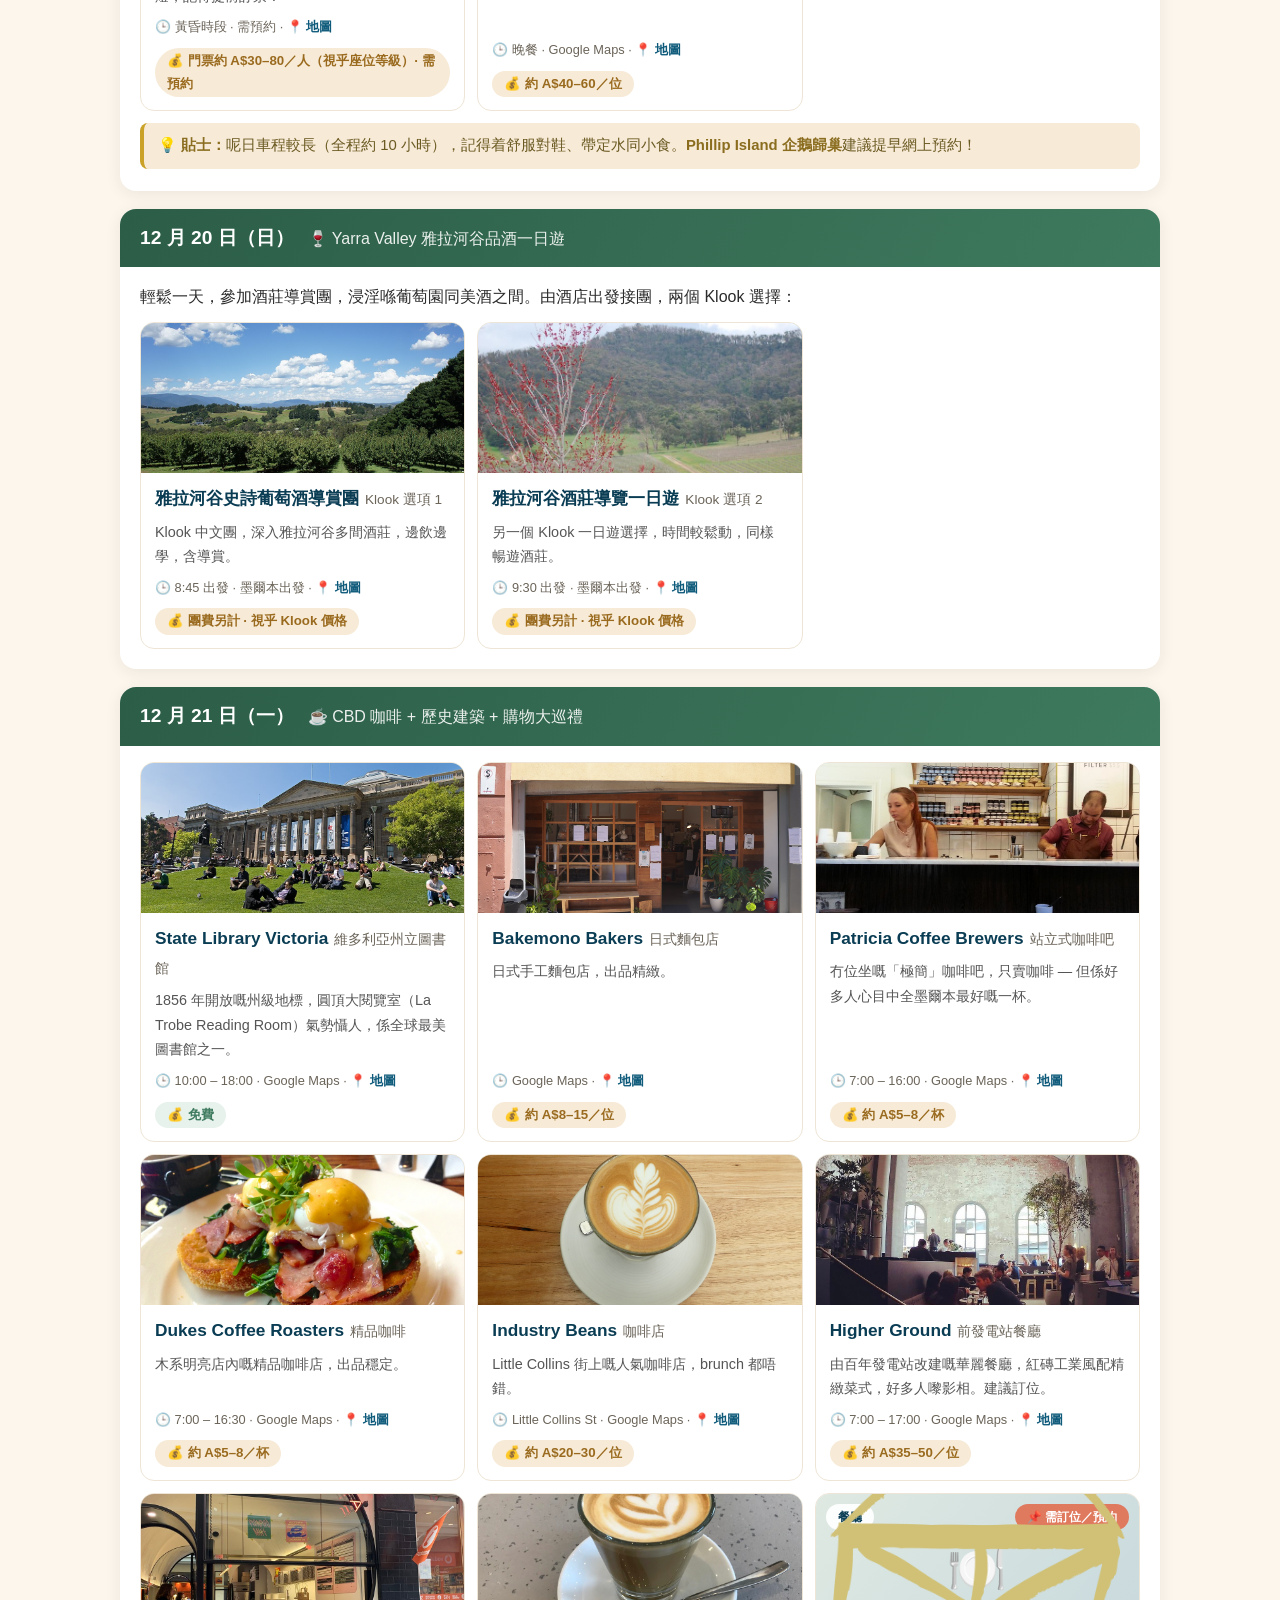
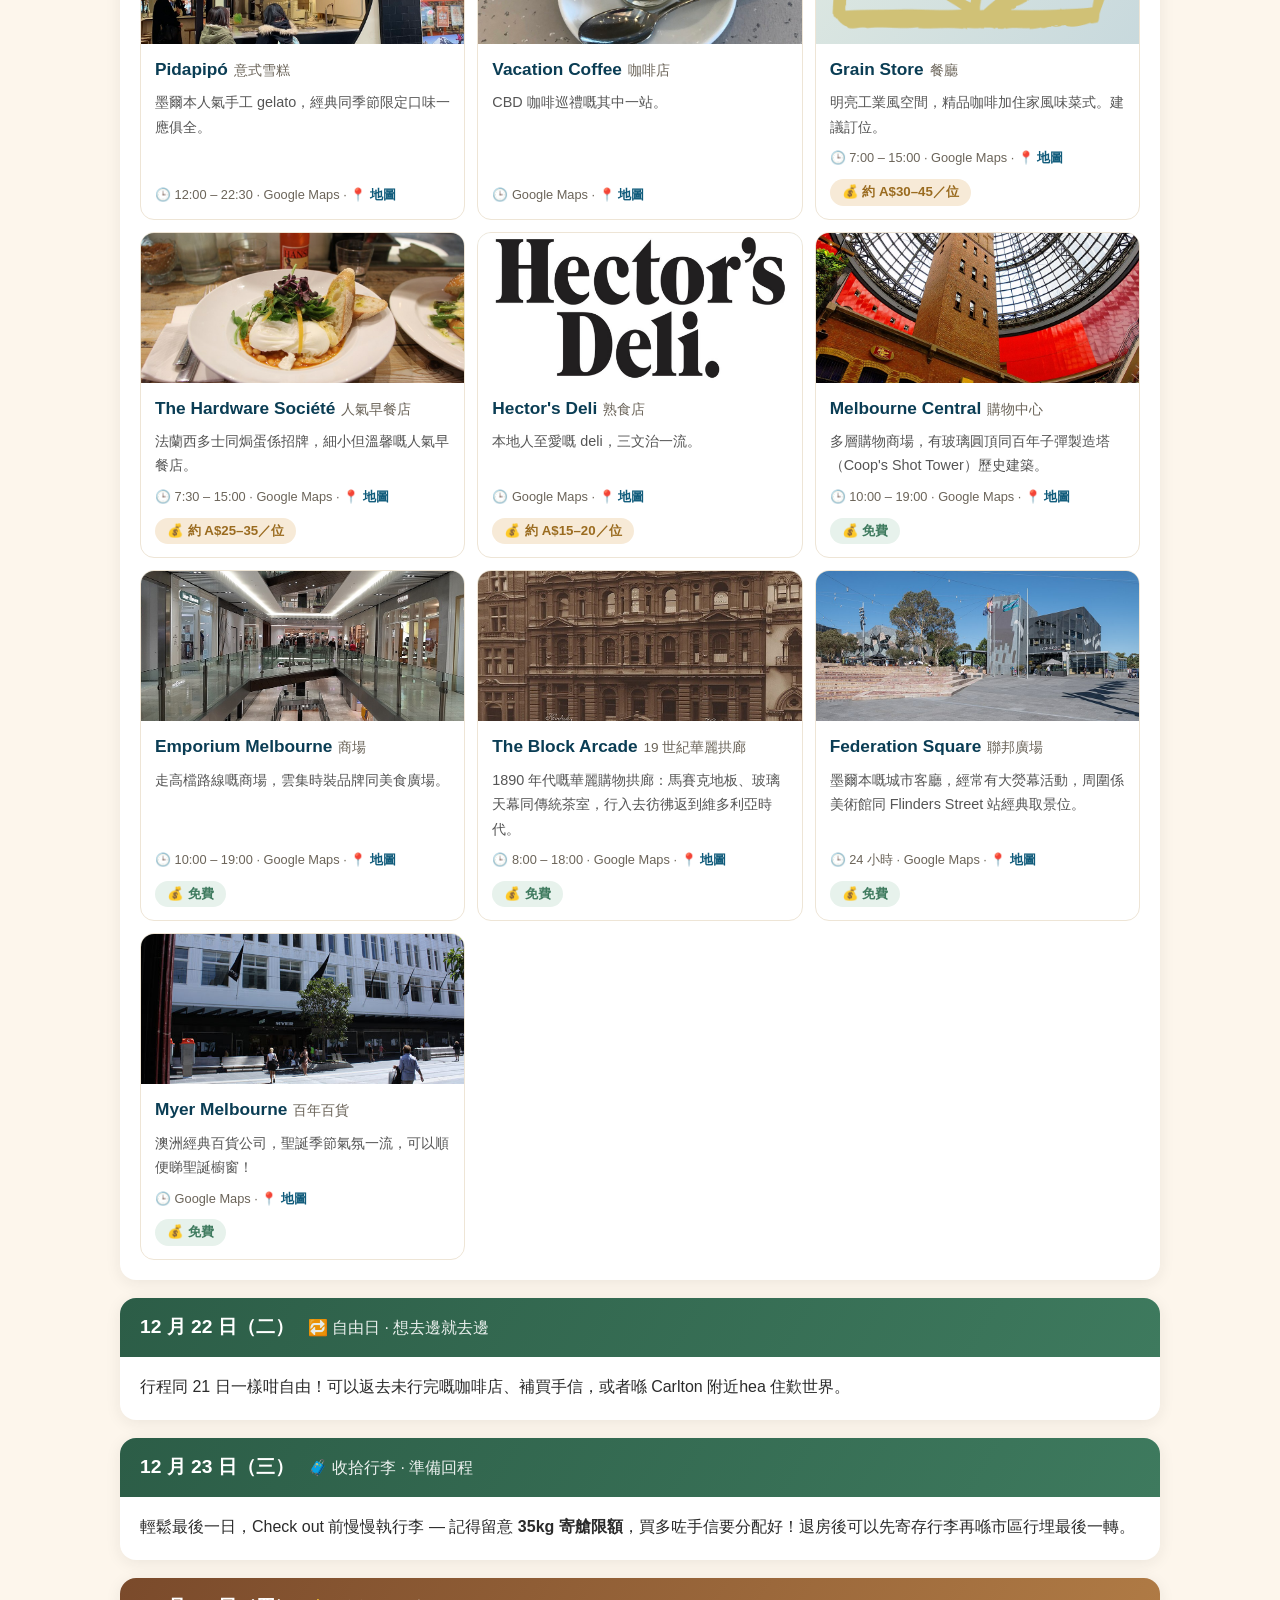
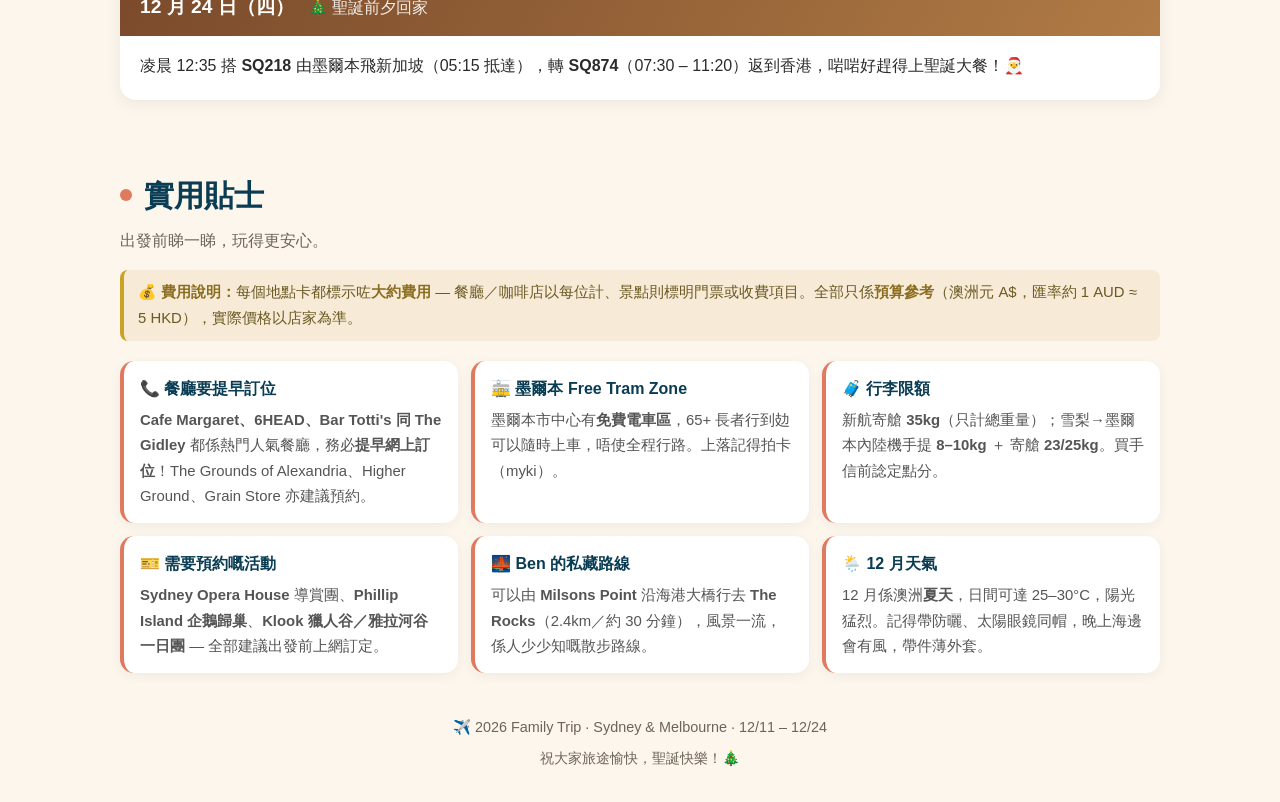
==== commit 9eabad64: "Tighten overall spacing: sections, hero, cards and gaps more compact" ====
--- a/aussie/index.html
+++ b/aussie/index.html
@@ -17,26 +17,26 @@
   img{max-width:100%;display:block}
 
   /* ---------- Hero ---------- */
-  .hero{background:linear-gradient(140deg,var(--ocean-dark) 0%,var(--ocean) 55%,#2e8fae 100%);color:#fff;text-align:center;padding:70px 20px 90px;position:relative;overflow:hidden}
+  .hero{background:linear-gradient(140deg,var(--ocean-dark) 0%,var(--ocean) 55%,#2e8fae 100%);color:#fff;text-align:center;padding:46px 20px 66px;position:relative;overflow:hidden}
   .hero::after{content:"";position:absolute;bottom:-1px;left:0;right:0;height:60px;background:var(--sand);clip-path:polygon(0 100%,100% 100%,100% 55%,75% 80%,50% 45%,25% 80%,0 60%)}
   .hero .kicker{letter-spacing:.35em;font-size:.85rem;opacity:.85;text-transform:uppercase}
   .hero h1{font-size:clamp(2rem,5.5vw,3.4rem);margin:.5rem 0 .3rem;font-weight:800}
   .hero .sub{font-size:clamp(1rem,2.4vw,1.3rem);opacity:.92}
-  .hero .dates{display:inline-block;margin-top:22px;padding:10px 28px;border:1.5px solid rgba(255,255,255,.55);border-radius:999px;font-size:1.05rem;letter-spacing:.08em}
+  .hero .dates{display:inline-block;margin-top:14px;padding:8px 24px;border:1.5px solid rgba(255,255,255,.55);border-radius:999px;font-size:1.02rem;letter-spacing:.08em}
 
   nav{position:sticky;top:0;z-index:50;background:rgba(253,246,236,.96);backdrop-filter:blur(6px);-webkit-backdrop-filter:blur(6px);border-bottom:1px solid #eadfcf;box-shadow:0 2px 10px rgba(0,0,0,.05)}
-  nav ul{display:flex;justify-content:center;gap:6px;list-style:none;padding:10px 12px;flex-wrap:wrap}
+  nav ul{display:flex;justify-content:center;gap:6px;list-style:none;padding:7px 12px;flex-wrap:wrap}
   nav a{text-decoration:none;color:var(--ocean-dark);font-weight:600;font-size:.95rem;padding:6px 14px;border-radius:999px}
   nav a:hover{background:var(--sand2)}
 
   .wrap{max-width:1080px;margin:0 auto;padding:0 20px}
-  section{padding:56px 0 30px}
-  h2{font-size:clamp(1.5rem,3.4vw,2.1rem);color:var(--ocean-dark);margin-bottom:8px;display:flex;align-items:center;gap:12px}
+  section{padding:34px 0 18px}
+  h2{font-size:clamp(1.4rem,3.4vw,1.9rem);color:var(--ocean-dark);margin-bottom:6px;display:flex;align-items:center;gap:12px}
   h2 .dot{width:12px;height:12px;border-radius:50%;background:var(--coral);flex:none}
-  .lead{color:var(--muted);margin-bottom:26px}
+  .lead{color:var(--muted);margin-bottom:16px}
 
   /* ---------- Summary cards ---------- */
-  .grid{display:grid;gap:18px}
+  .grid{display:grid;gap:13px}
   .grid.c4{grid-template-columns:repeat(auto-fit,minmax(230px,1fr))}
   .grid.c2{grid-template-columns:repeat(2,minmax(0,1fr))}
   @media(max-width:480px){
@@ -63,35 +63,35 @@
 
   /* ---------- Hotels ---------- */
   .hotel{background:var(--card);border-radius:16px;overflow:hidden;box-shadow:0 3px 14px rgba(43,43,43,.07);display:flex;flex-direction:column}
-  .hotel .head{padding:18px 22px;color:#fff}
+  .hotel .head{padding:13px 18px;color:#fff}
   .hotel.sydney .head{background:linear-gradient(120deg,var(--ocean),#2e8fae)}
   .hotel.melb .head{background:linear-gradient(120deg,var(--leaf),#5fa183)}
   .hotel .head h3{font-size:1.25rem}
   .hotel .head .en{opacity:.85;font-size:.9rem}
-  .hotel .body{padding:16px 22px 20px;font-size:.95rem}
+  .hotel .body{padding:11px 18px 14px;font-size:.95rem}
   .hotel .body li{margin-left:18px;margin-bottom:6px;color:#444}
   .conf{font-family:Consolas,monospace;background:var(--sand2);padding:2px 8px;border-radius:6px;font-size:.85rem;word-break:break-all}
 
   /* ---------- Day timeline ---------- */
-  .day{background:var(--card);border-radius:18px;box-shadow:0 3px 16px rgba(43,43,43,.08);margin-bottom:30px;overflow:hidden}
-  .day-head{padding:18px 26px;color:#fff;display:flex;flex-wrap:wrap;align-items:baseline;gap:10px 16px}
+  .day{background:var(--card);border-radius:16px;box-shadow:0 3px 16px rgba(43,43,43,.08);margin-bottom:18px;overflow:hidden}
+  .day-head{padding:13px 20px;color:#fff;display:flex;flex-wrap:wrap;align-items:baseline;gap:8px 14px}
   .day-head .dnum{font-weight:800;font-size:1.2rem}
   .day-head .dtheme{font-size:1rem;opacity:.9}
   .sydney>.day-head{background:linear-gradient(120deg,var(--ocean-dark),var(--ocean))}
   .melb>.day-head{background:linear-gradient(120deg,#2c5d47,var(--leaf))}
   .fly>.day-head{background:linear-gradient(120deg,#7a4a2b,#b07b45)}
-  .day-body{padding:22px 26px 26px}
-  .day-notes{background:var(--sand2);border-left:4px solid var(--gold);border-radius:8px;padding:12px 16px;margin:14px 0 4px;font-size:.93rem;color:#6b5a22}
+  .day-body{padding:16px 20px 20px}
+  .day-notes{background:var(--sand2);border-left:4px solid var(--gold);border-radius:8px;padding:10px 14px;margin:12px 0 2px;font-size:.93rem;color:#6b5a22}
   .day-notes b{color:#8a6d1f}
 
-  .places{display:grid;gap:16px;grid-template-columns:repeat(auto-fill,minmax(300px,1fr))}
+  .places{display:grid;gap:12px;grid-template-columns:repeat(auto-fill,minmax(300px,1fr))}
   .place{background:#fff;border:1px solid #eee5d6;border-radius:14px;overflow:hidden;transition:transform .18s,box-shadow .18s;display:flex;flex-direction:column}
   .place:hover{transform:translateY(-3px);box-shadow:0 8px 20px rgba(43,43,43,.12)}
-  .place .pic{height:160px;background:linear-gradient(130deg,#dfe9e2,#c8d9dd);position:relative;display:flex;align-items:center;justify-content:center;font-size:3rem;color:#8ba79a;overflow:hidden}
+  .place .pic{height:150px;background:linear-gradient(130deg,#dfe9e2,#c8d9dd);position:relative;display:flex;align-items:center;justify-content:center;font-size:3rem;color:#8ba79a;overflow:hidden}
   .place .pic img{width:100%;height:100%;object-fit:cover}
   .place .pic .cat{position:absolute;top:10px;left:10px;background:rgba(255,255,255,.92);border-radius:999px;font-size:.75rem;padding:3px 12px;font-weight:700;color:var(--ocean-dark)}
   .place .pic .book{position:absolute;top:10px;right:10px;background:var(--coral);color:#fff;border-radius:999px;font-size:.75rem;padding:3px 12px;font-weight:700}
-  .place .info{padding:14px 16px 16px;flex:1;display:flex;flex-direction:column}
+  .place .info{padding:11px 14px 13px;flex:1;display:flex;flex-direction:column}
   .place h4{font-size:1.08rem;color:var(--ocean-dark)}
   .place h4 span{font-size:.85rem;color:var(--muted);font-weight:500;margin-left:6px}
   .place p{font-size:.9rem;color:#555;margin-top:6px;flex:1}
@@ -102,24 +102,24 @@
   .place .hours a:hover{text-decoration:underline}
 
   /* ---------- Tips ---------- */
-  .tip{background:var(--card);border-radius:14px;padding:18px 20px;box-shadow:0 3px 12px rgba(43,43,43,.06);border-left:4px solid var(--coral)}
+  .tip{background:var(--card);border-radius:14px;padding:14px 16px;box-shadow:0 3px 12px rgba(43,43,43,.06);border-left:4px solid var(--coral)}
   .tip h4{color:var(--ocean-dark);margin-bottom:6px}
   .tip p{font-size:.93rem;color:#555}
 
-  footer{text-align:center;padding:40px 20px 50px;color:var(--muted);font-size:.9rem}
+  footer{text-align:center;padding:24px 20px 32px;color:var(--muted);font-size:.9rem}
   @media(max-width:640px){
     .places{grid-template-columns:1fr}
-    .day-body{padding:18px 14px 22px}
-    section{padding:38px 0 22px}
+    .day-body{padding:14px 14px 18px}
+    section{padding:26px 0 14px}
     .wrap{padding:0 14px}
-    .hero{padding:50px 16px 74px}
-    nav ul{flex-wrap:nowrap;justify-content:flex-start;overflow-x:auto;-webkit-overflow-scrolling:touch;padding:8px 10px;scrollbar-width:none}
+    .hero{padding:36px 16px 56px}
+    nav ul{flex-wrap:nowrap;justify-content:flex-start;overflow-x:auto;-webkit-overflow-scrolling:touch;padding:7px 10px;scrollbar-width:none}
     nav ul::-webkit-scrollbar{display:none}
     nav a{padding:9px 16px;white-space:nowrap;font-size:.9rem;display:inline-block}
-    .flight{padding:14px 16px}
-    .tip{padding:15px 16px}
-    .day-head{padding:15px 16px}
-    .place .pic{height:170px}
+    .flight{padding:12px 14px}
+    .tip{padding:13px 14px}
+    .day-head{padding:12px 14px}
+    .place .pic{height:160px}
   }
 </style>
 </head>
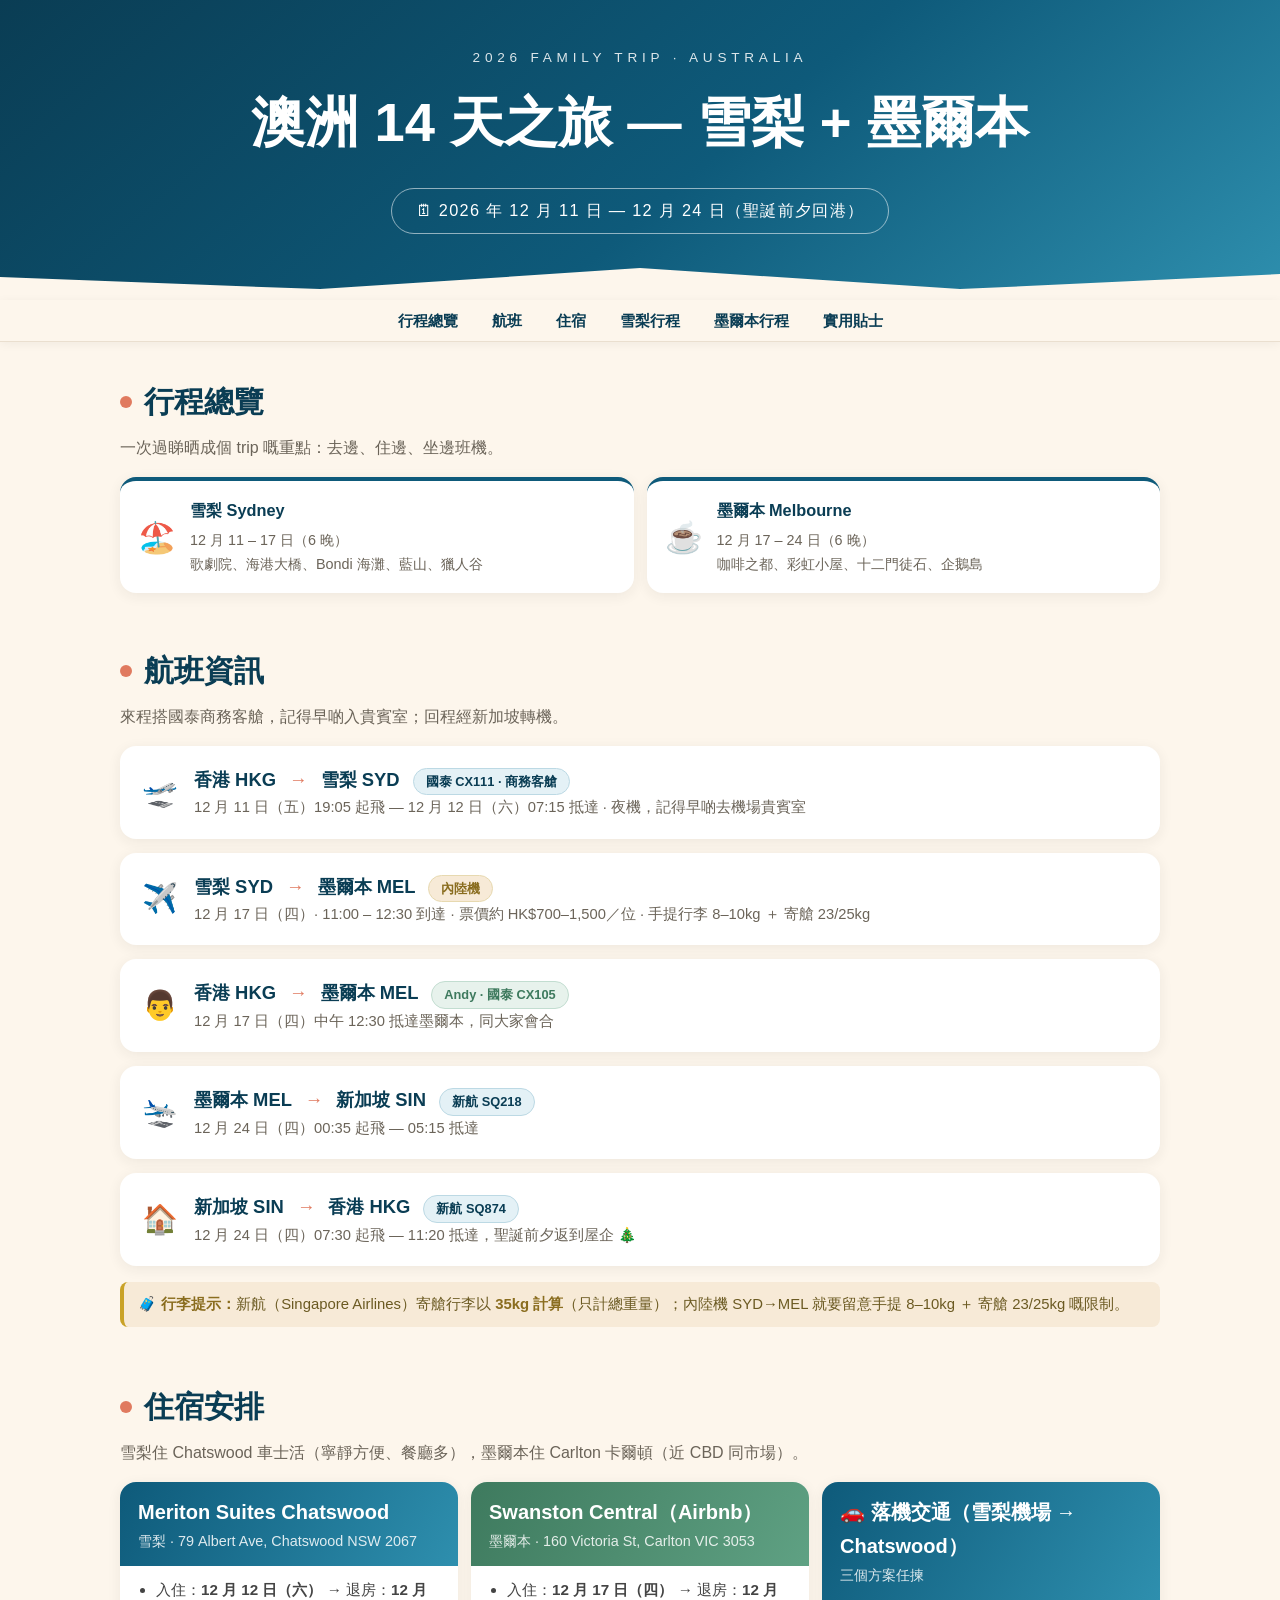
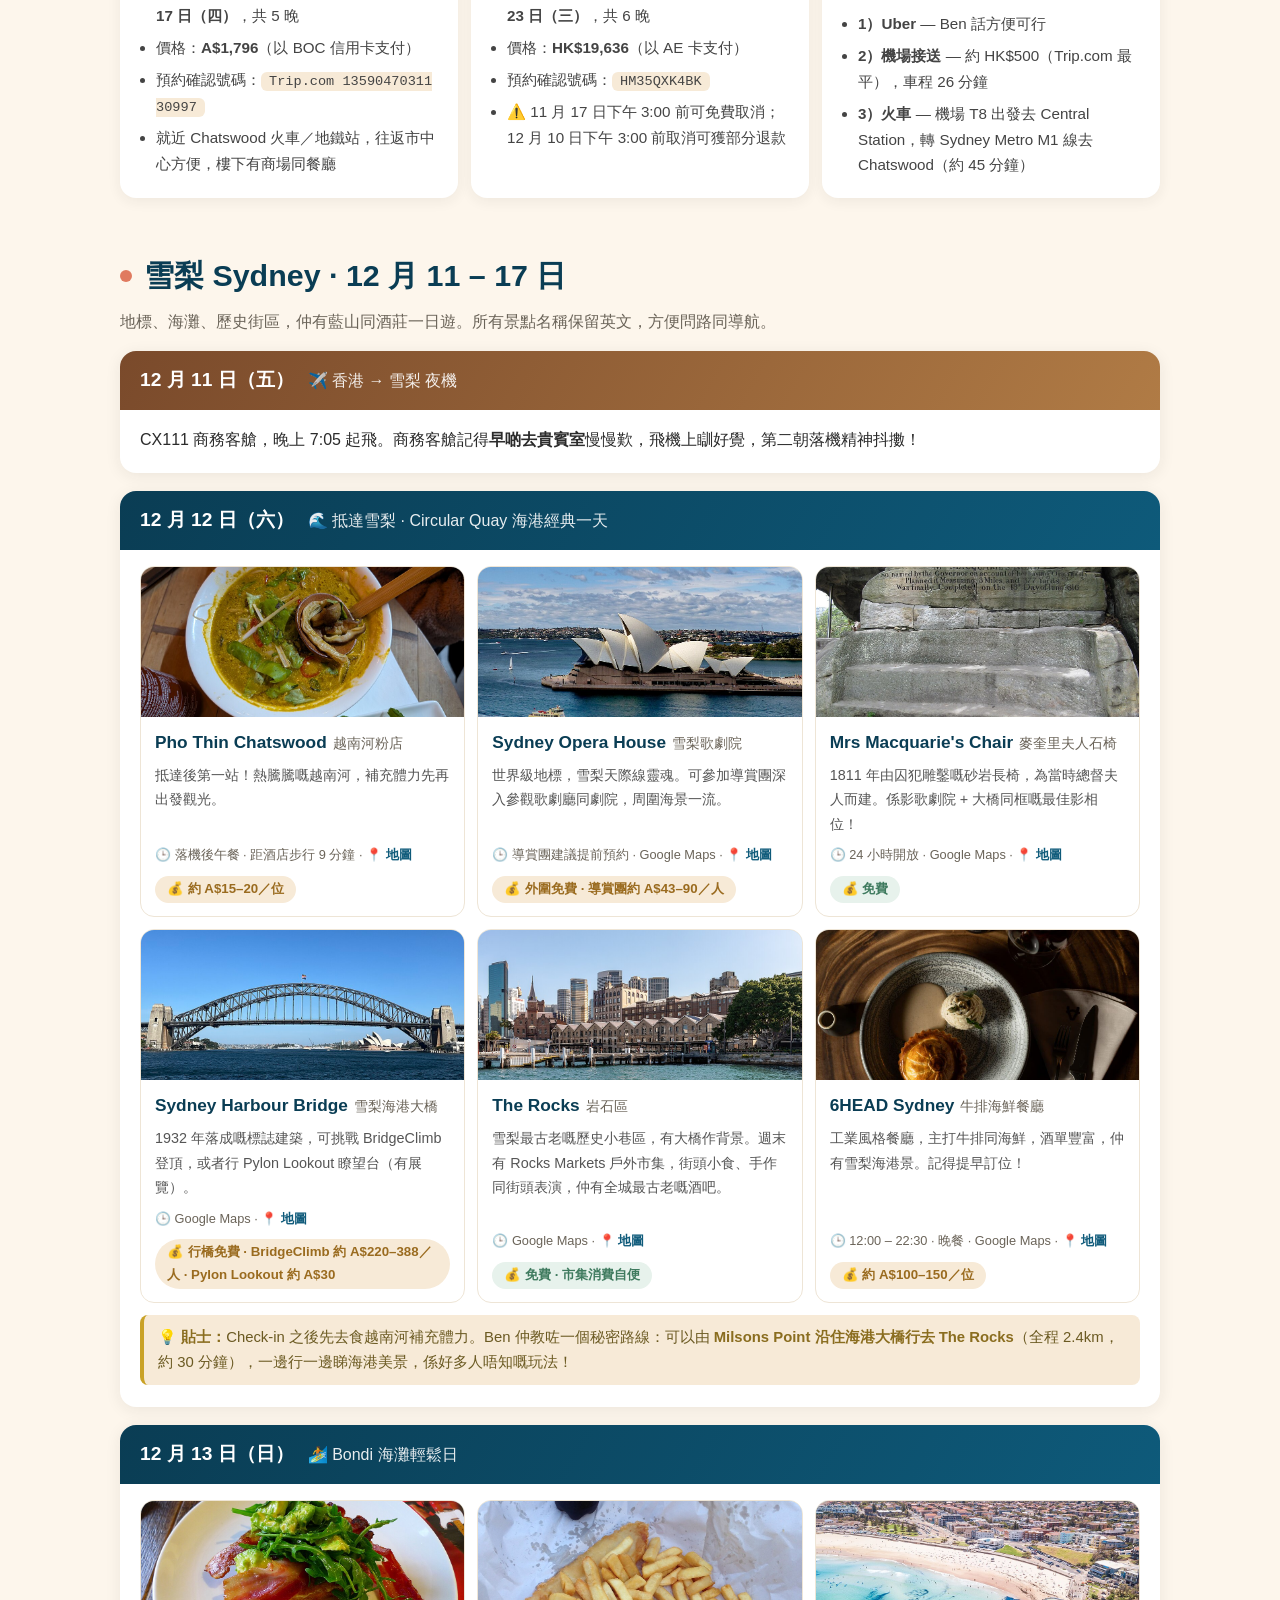
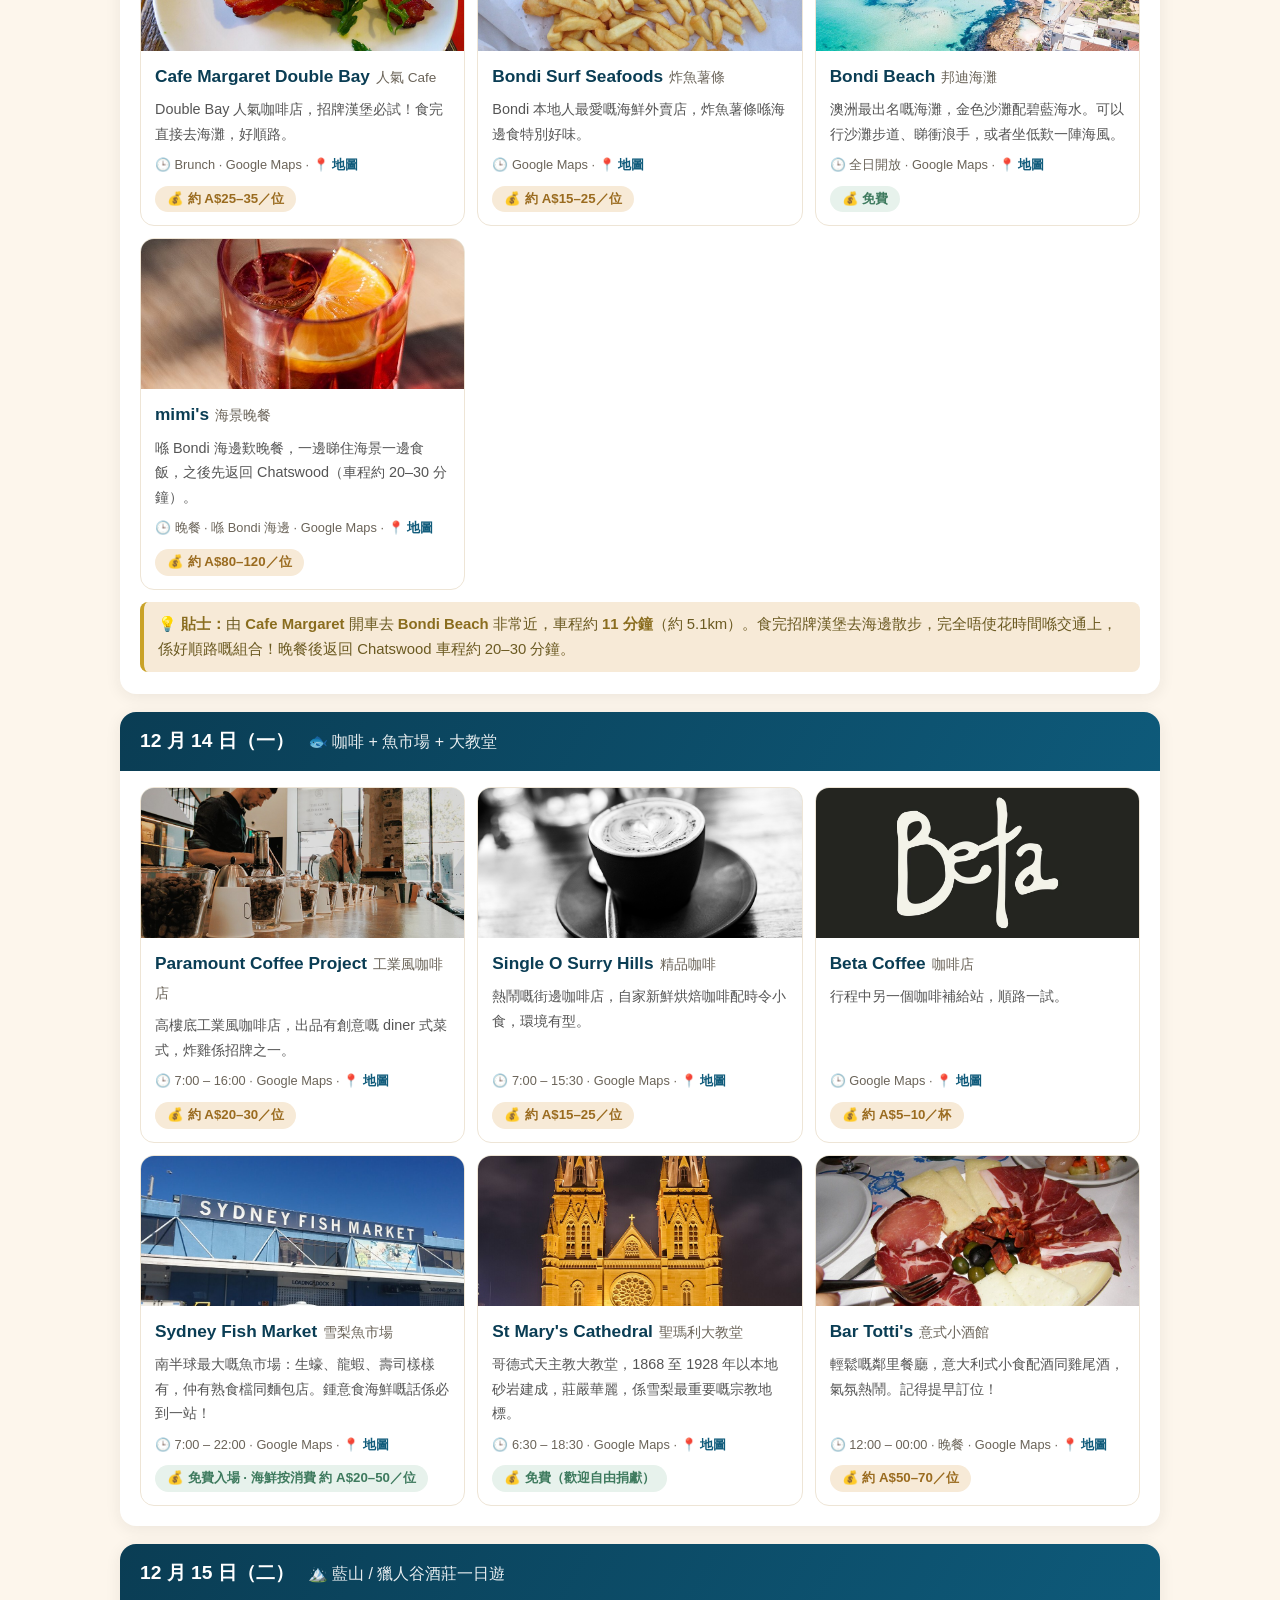
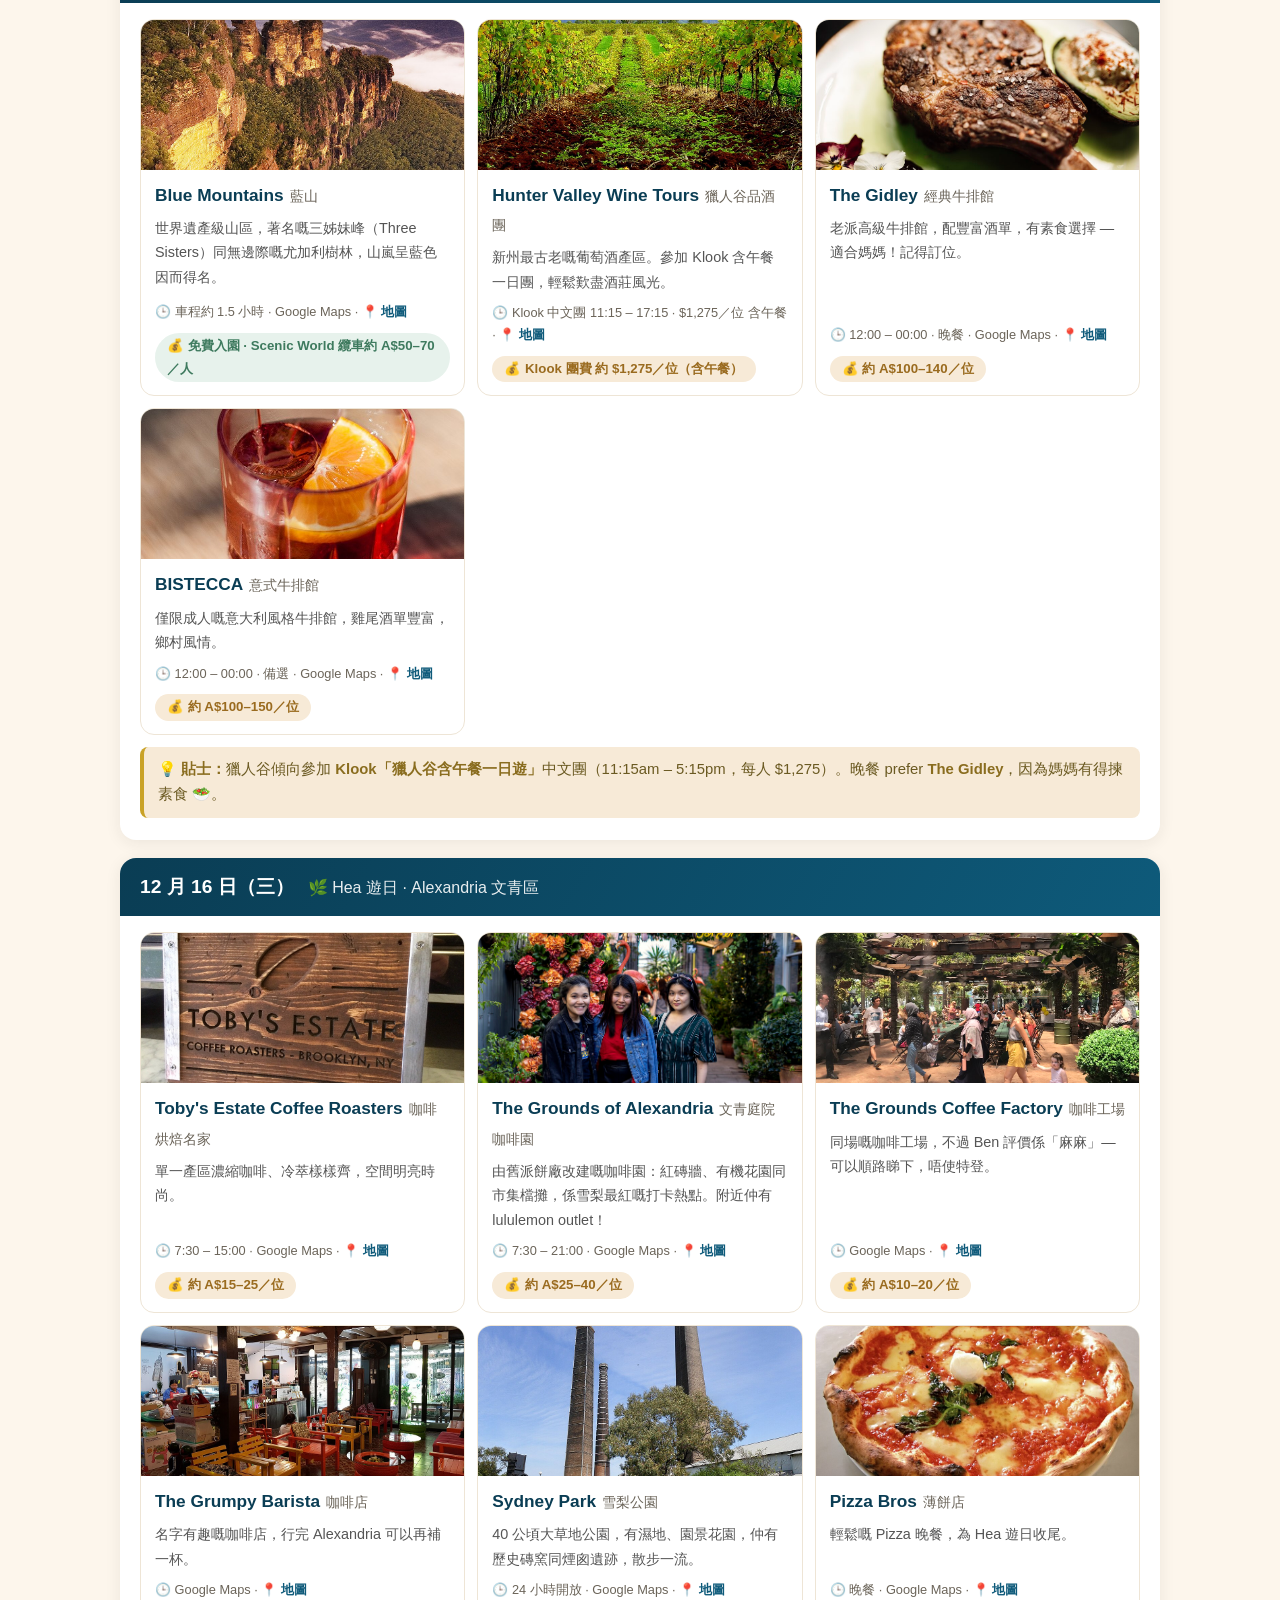
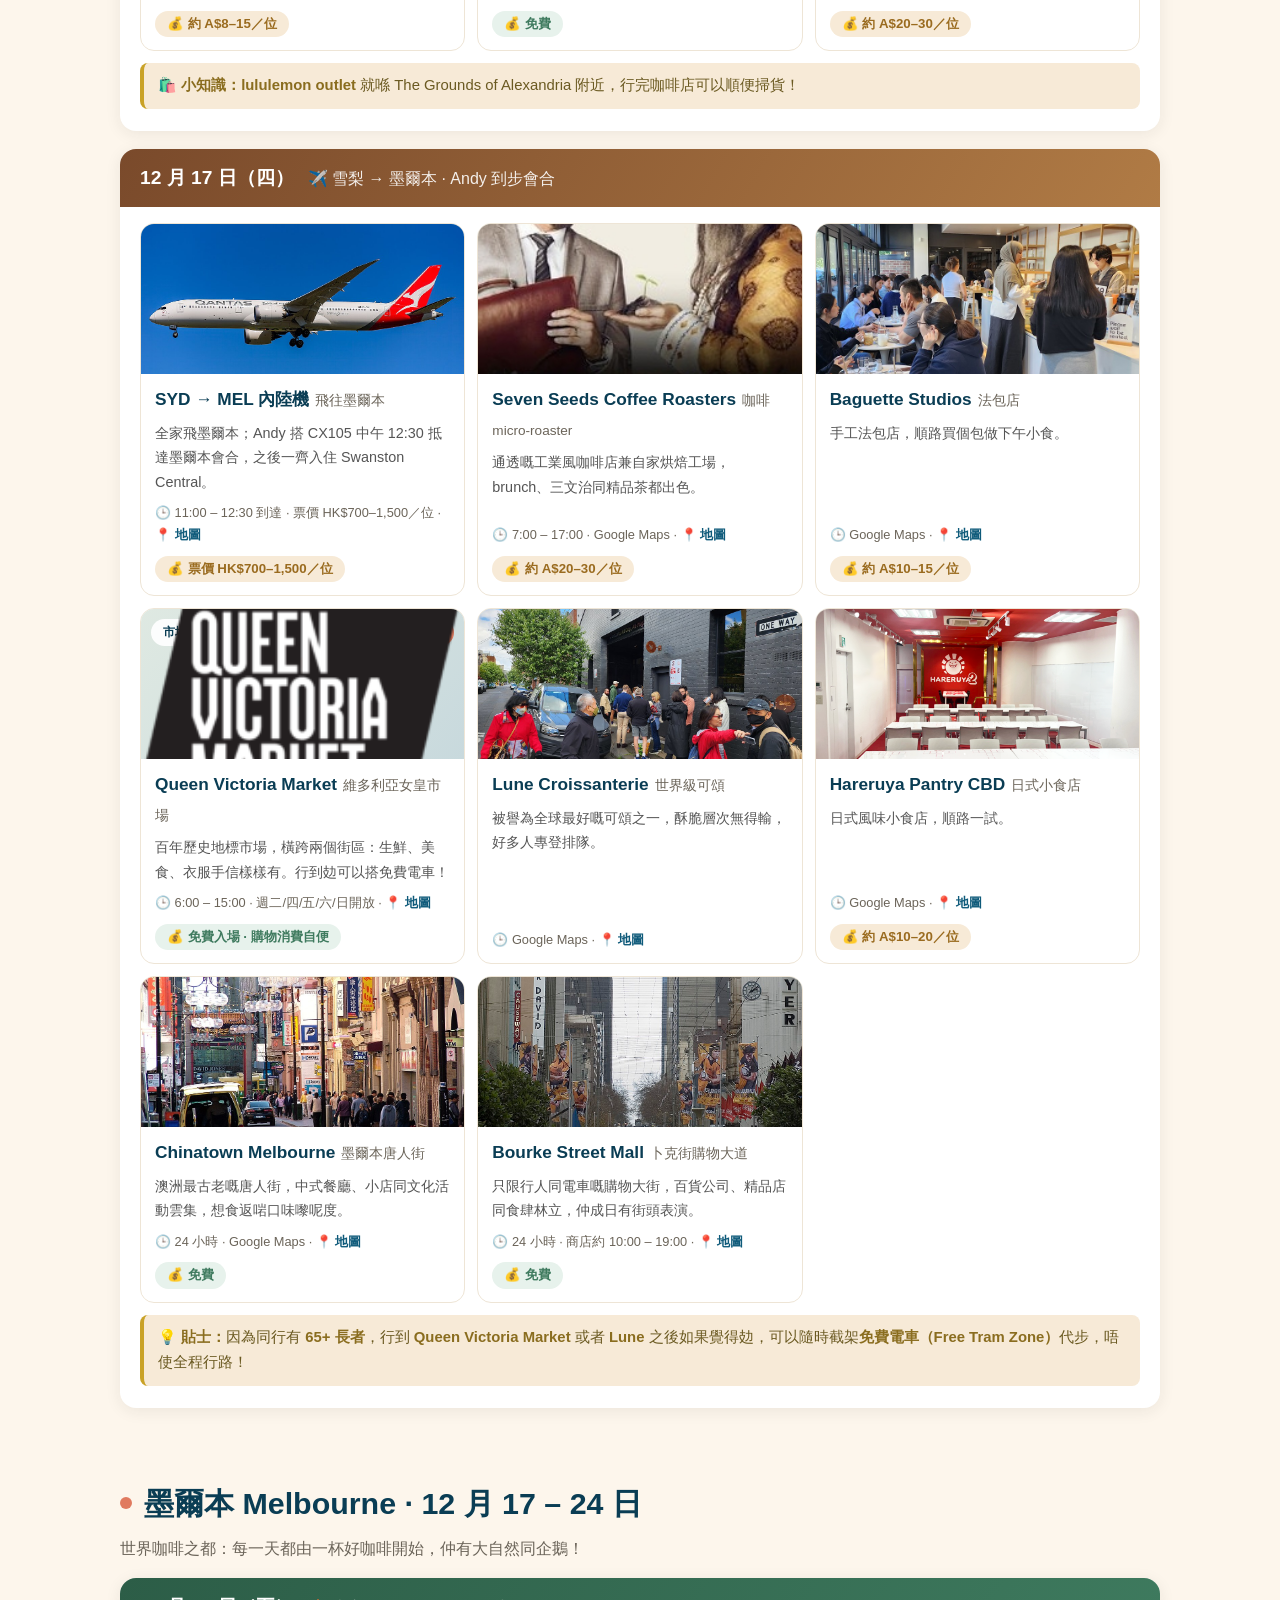
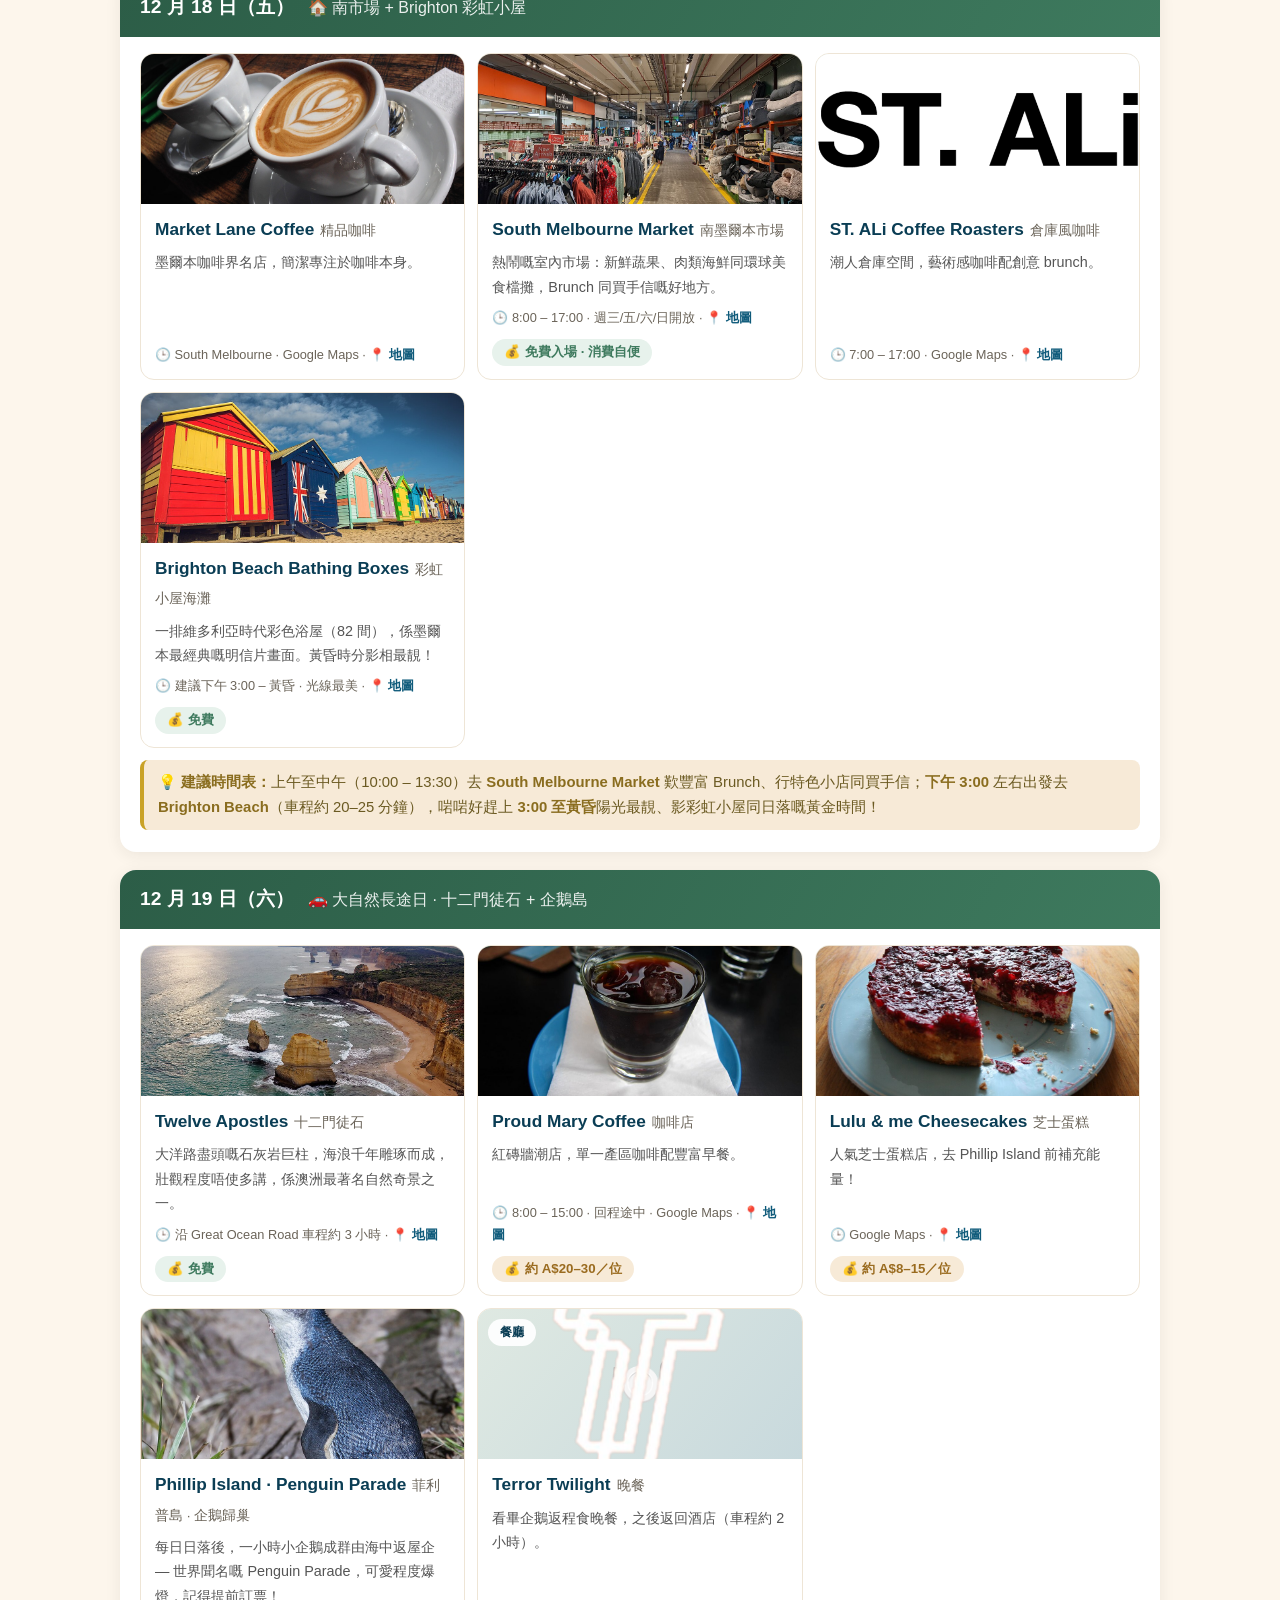
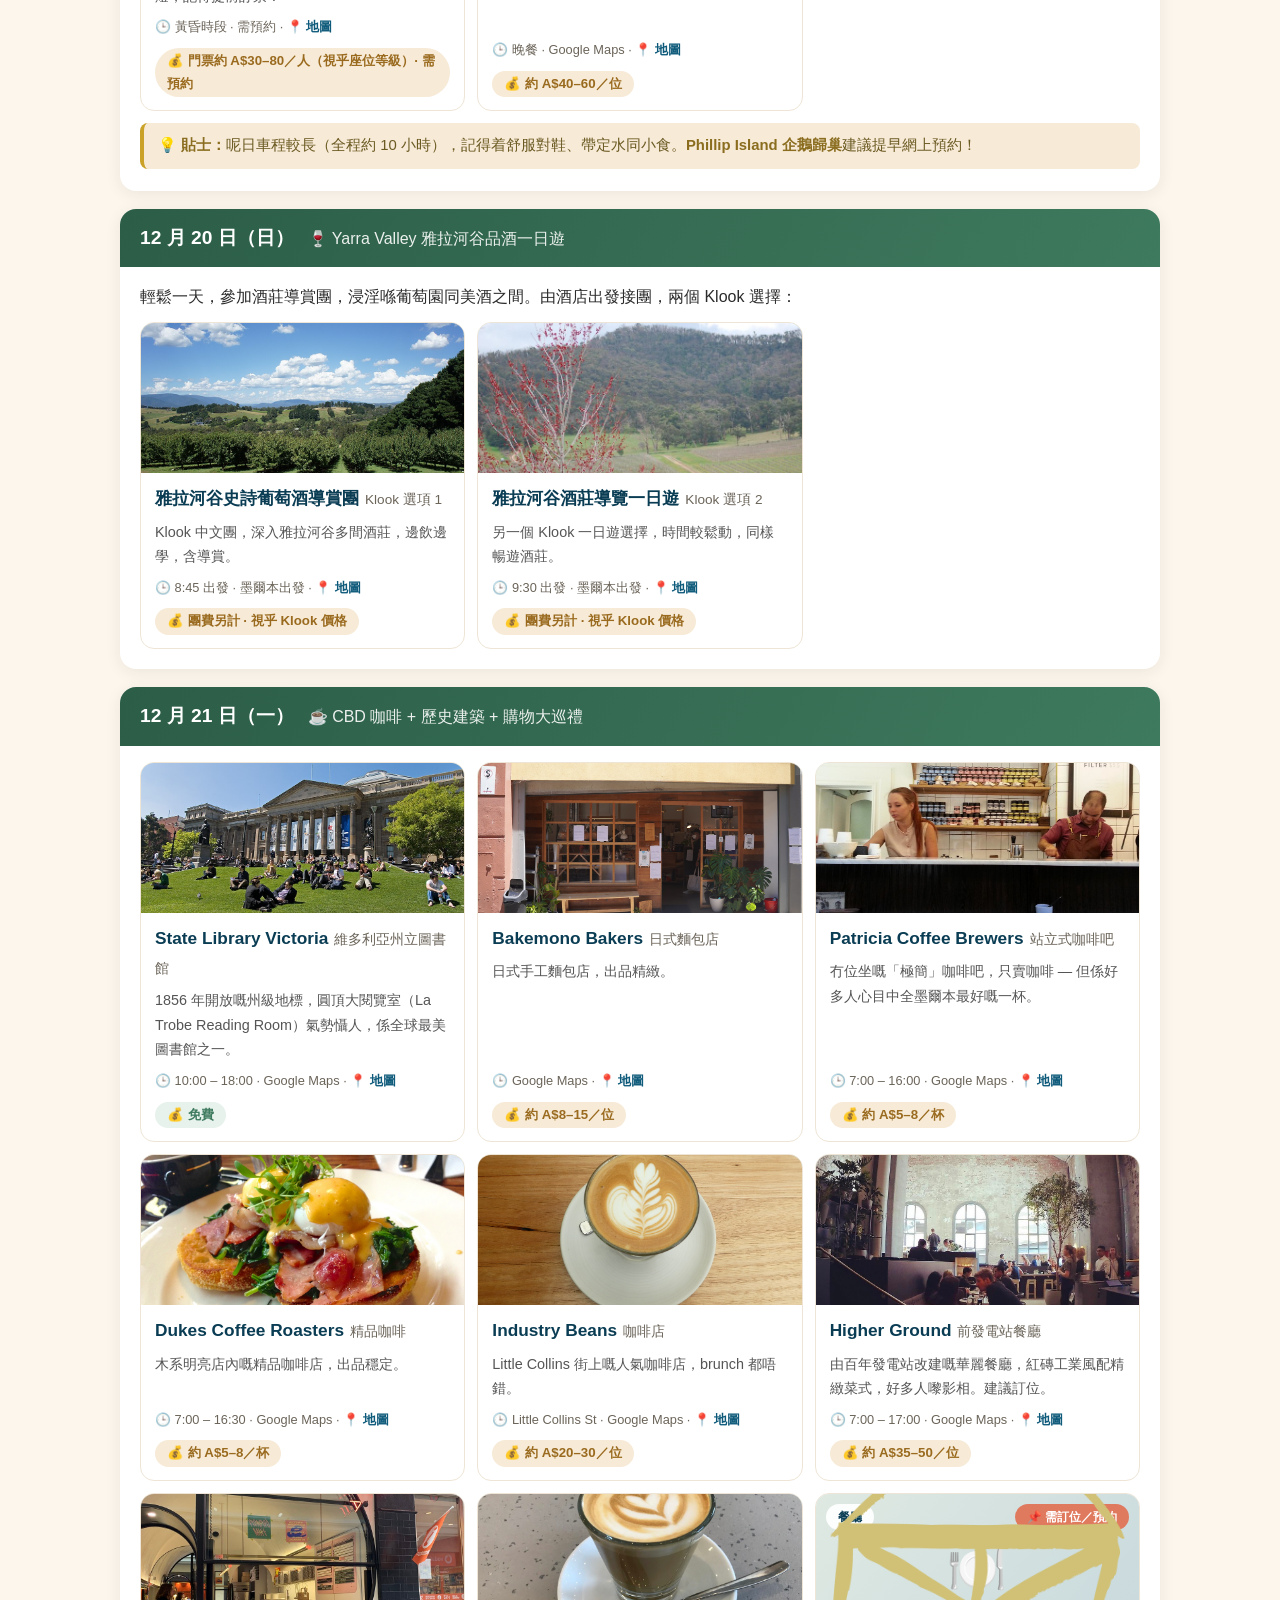
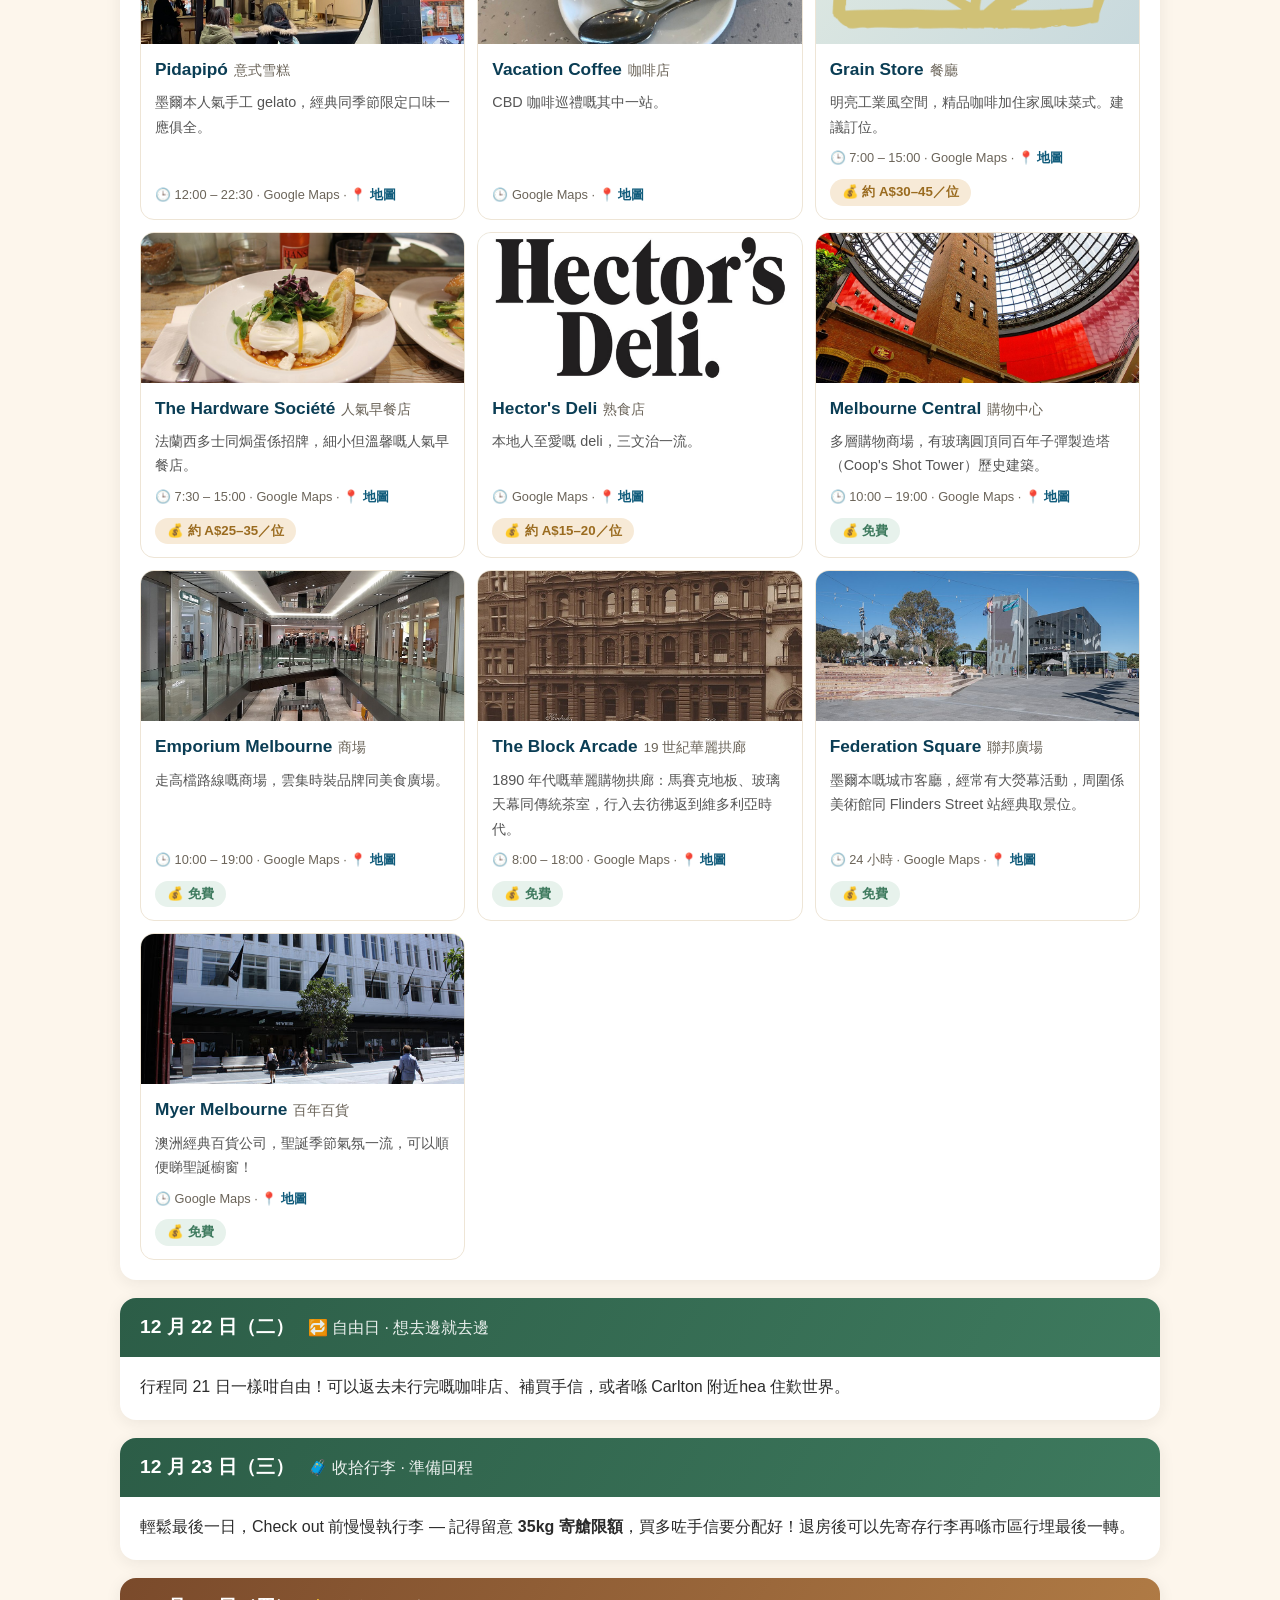
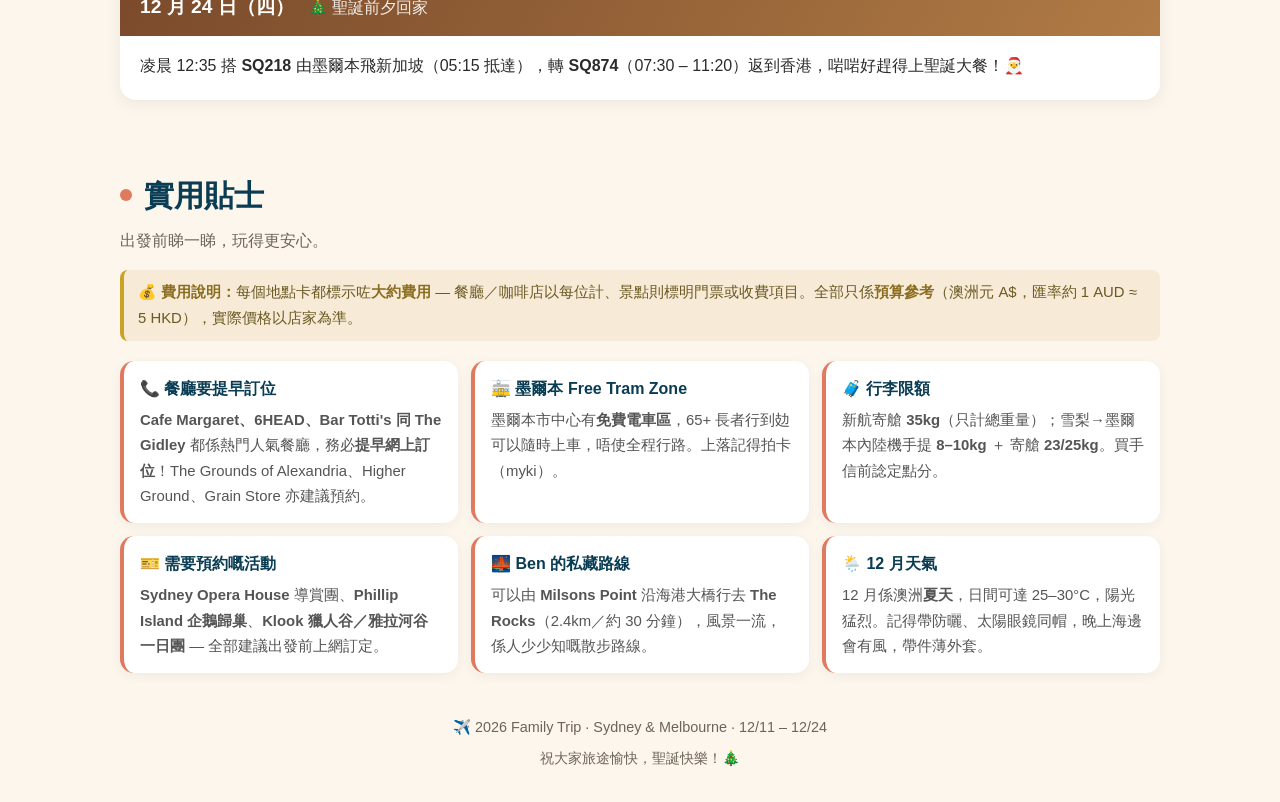
==== commit 94e8c225: "Revise hero heading" ====
--- a/aussie/index.html
+++ b/aussie/index.html
@@ -4,7 +4,7 @@
 <meta charset="UTF-8">
 <meta name="viewport" content="width=device-width, initial-scale=1.0">
 <meta name="theme-color" content="#0a3d54">
-<title>2026 澳洲之旅 — 雪梨 + 墨爾本 · 14 天行程</title>
+<title>2026 澳洲 14 天之旅 — 雪梨 + 墨爾本</title>
 <style>
   :root{
     --ocean:#0e5a7a; --ocean-dark:#0a3d54; --sand:#fdf6ec; --sand2:#f7ead7;
@@ -127,7 +127,7 @@
 
 <header class="hero">
   <div class="kicker">2026 Family Trip · Australia</div>
-  <h1>澳洲之旅 — 雪梨 + 墨爾本 · 14 天行程</h1>
+  <h1>澳洲 14 天之旅 — 雪梨 + 墨爾本</h1>
   <div class="dates">🗓 2026 年 12 月 11 日 — 12 月 24 日（聖誕前夕回港）</div>
 </header>
 
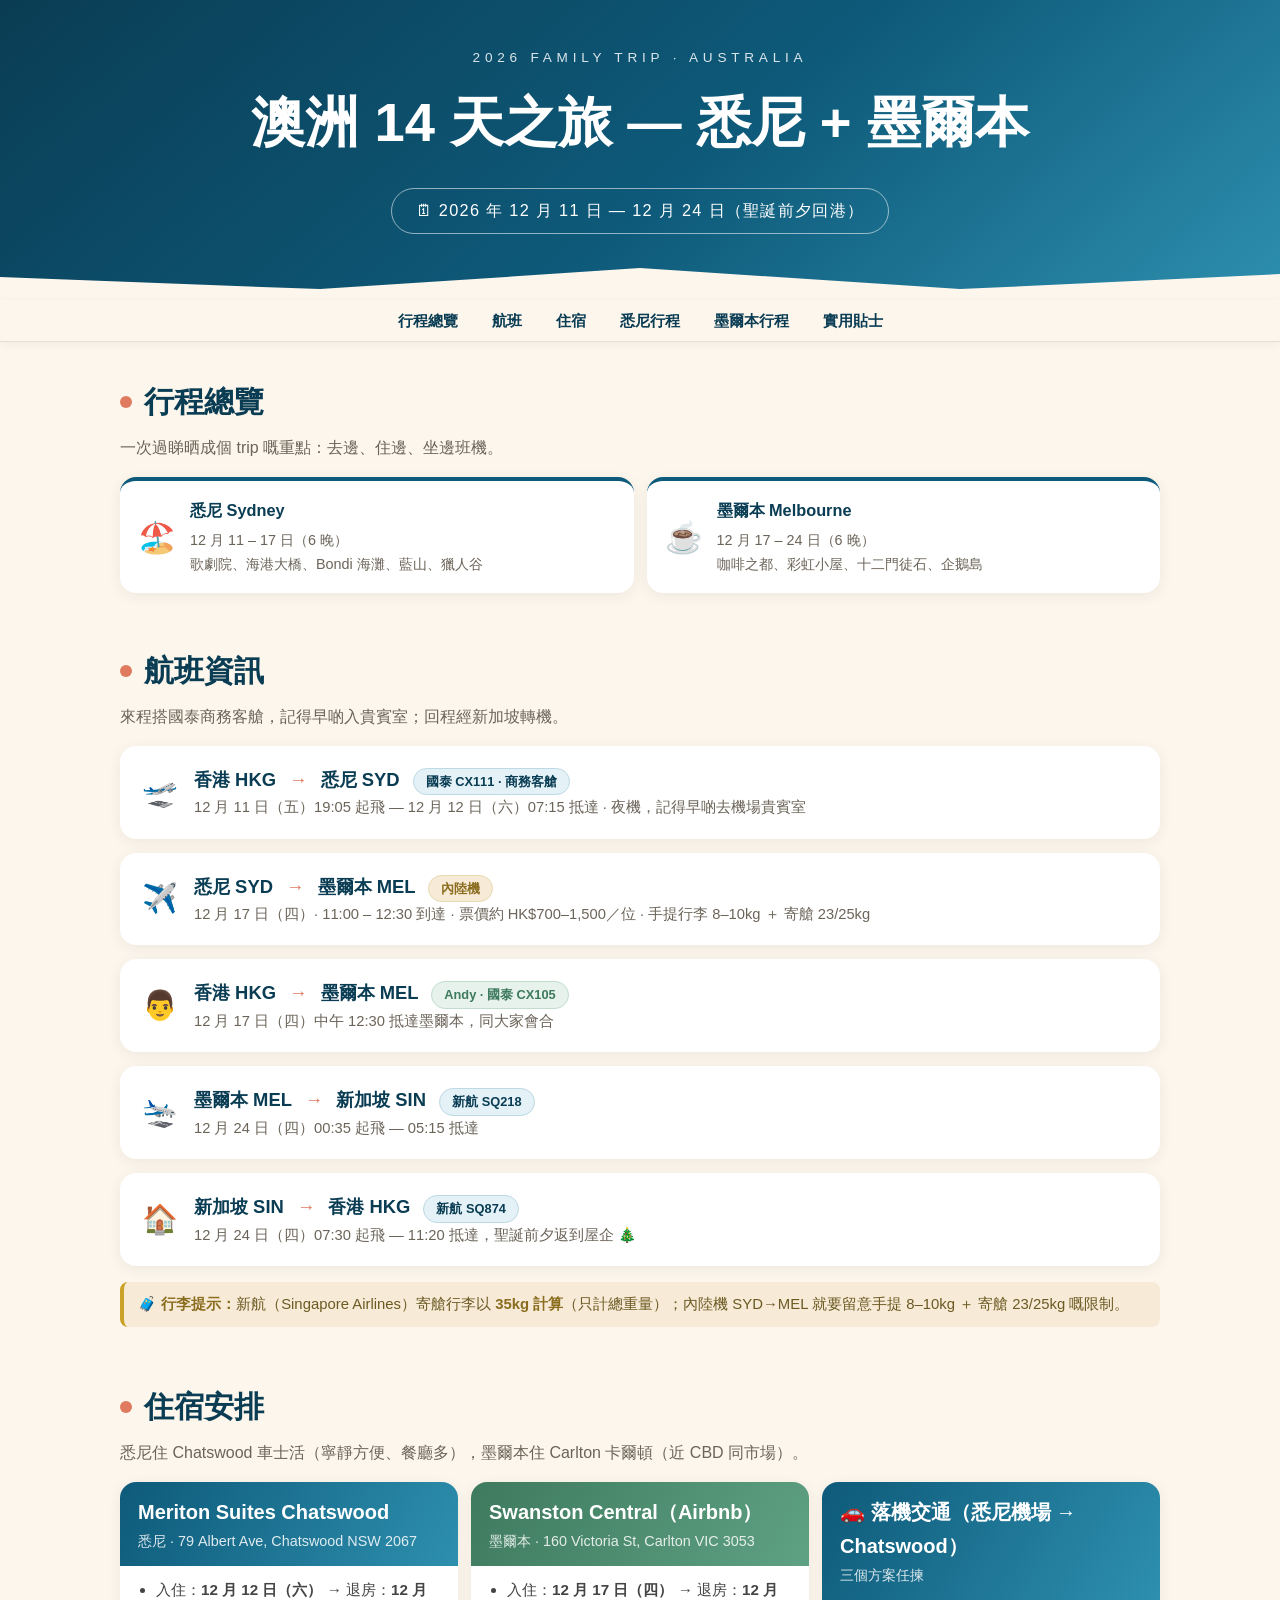
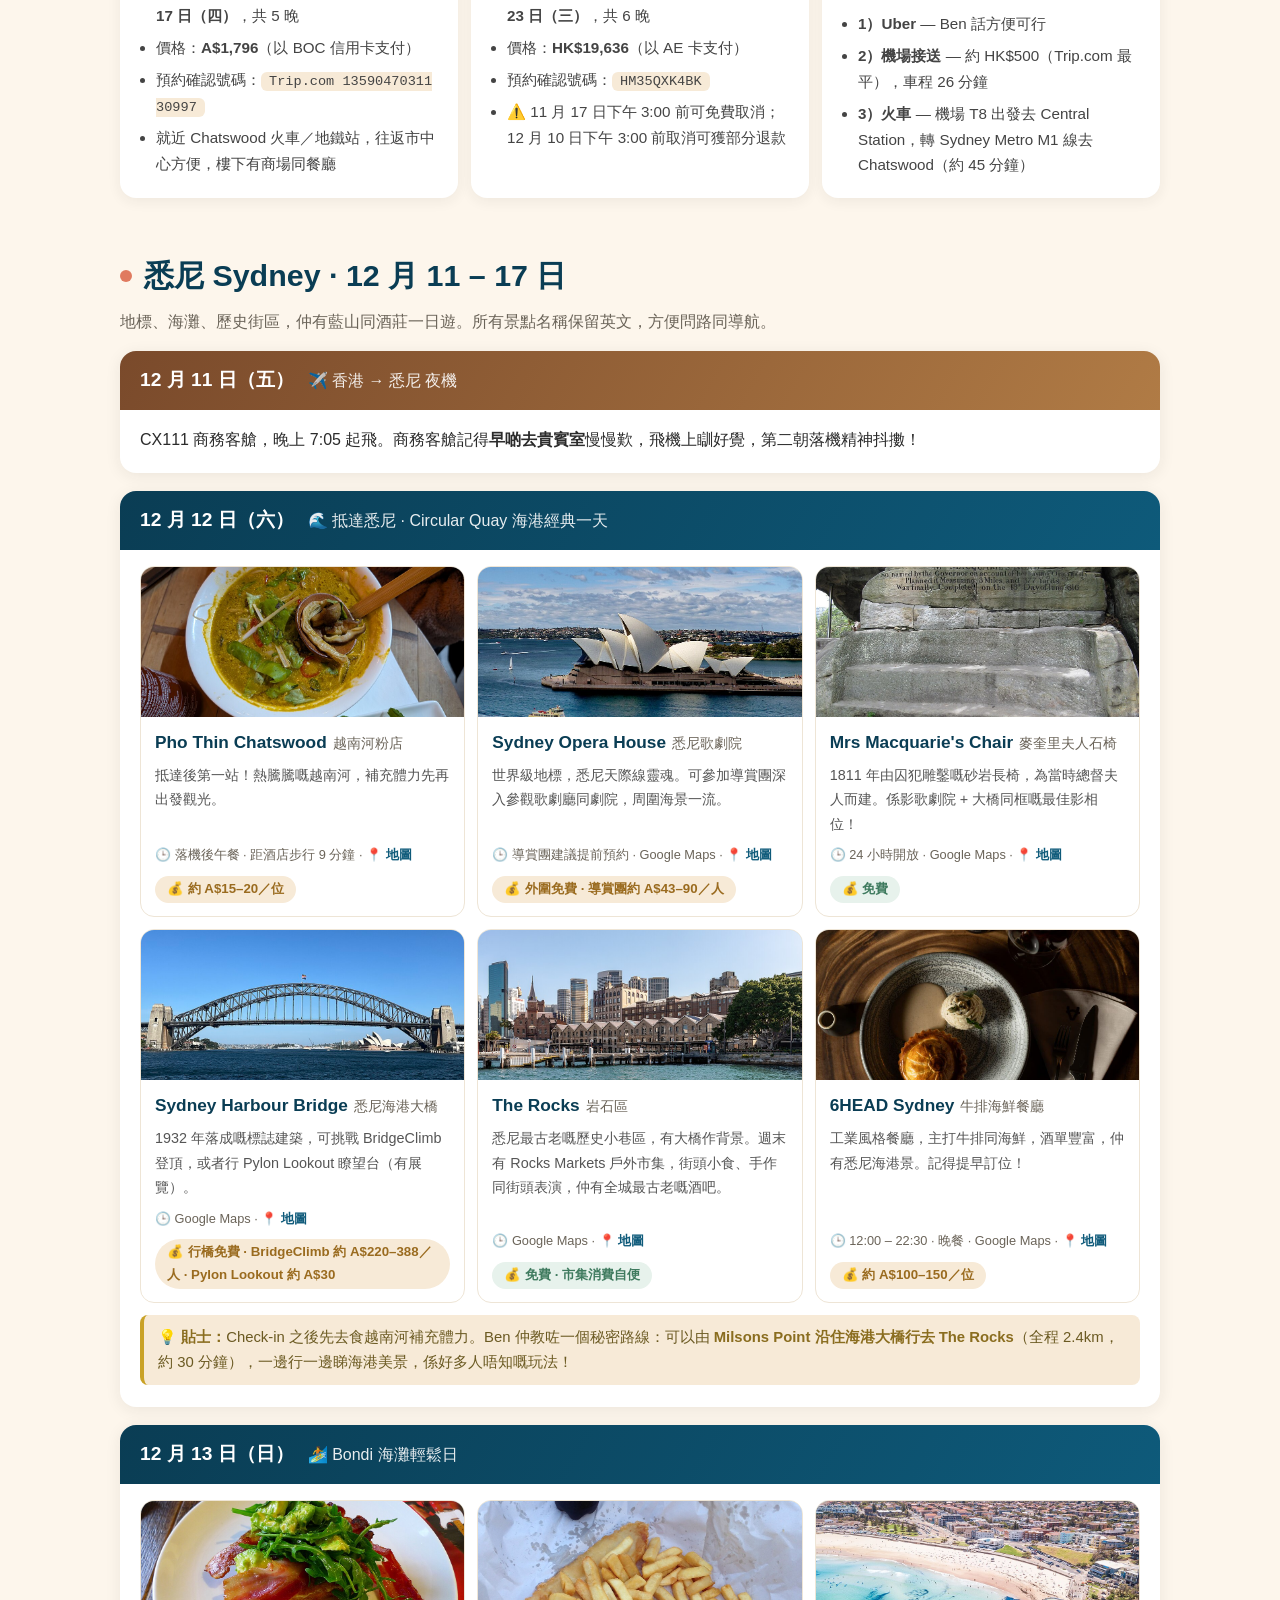
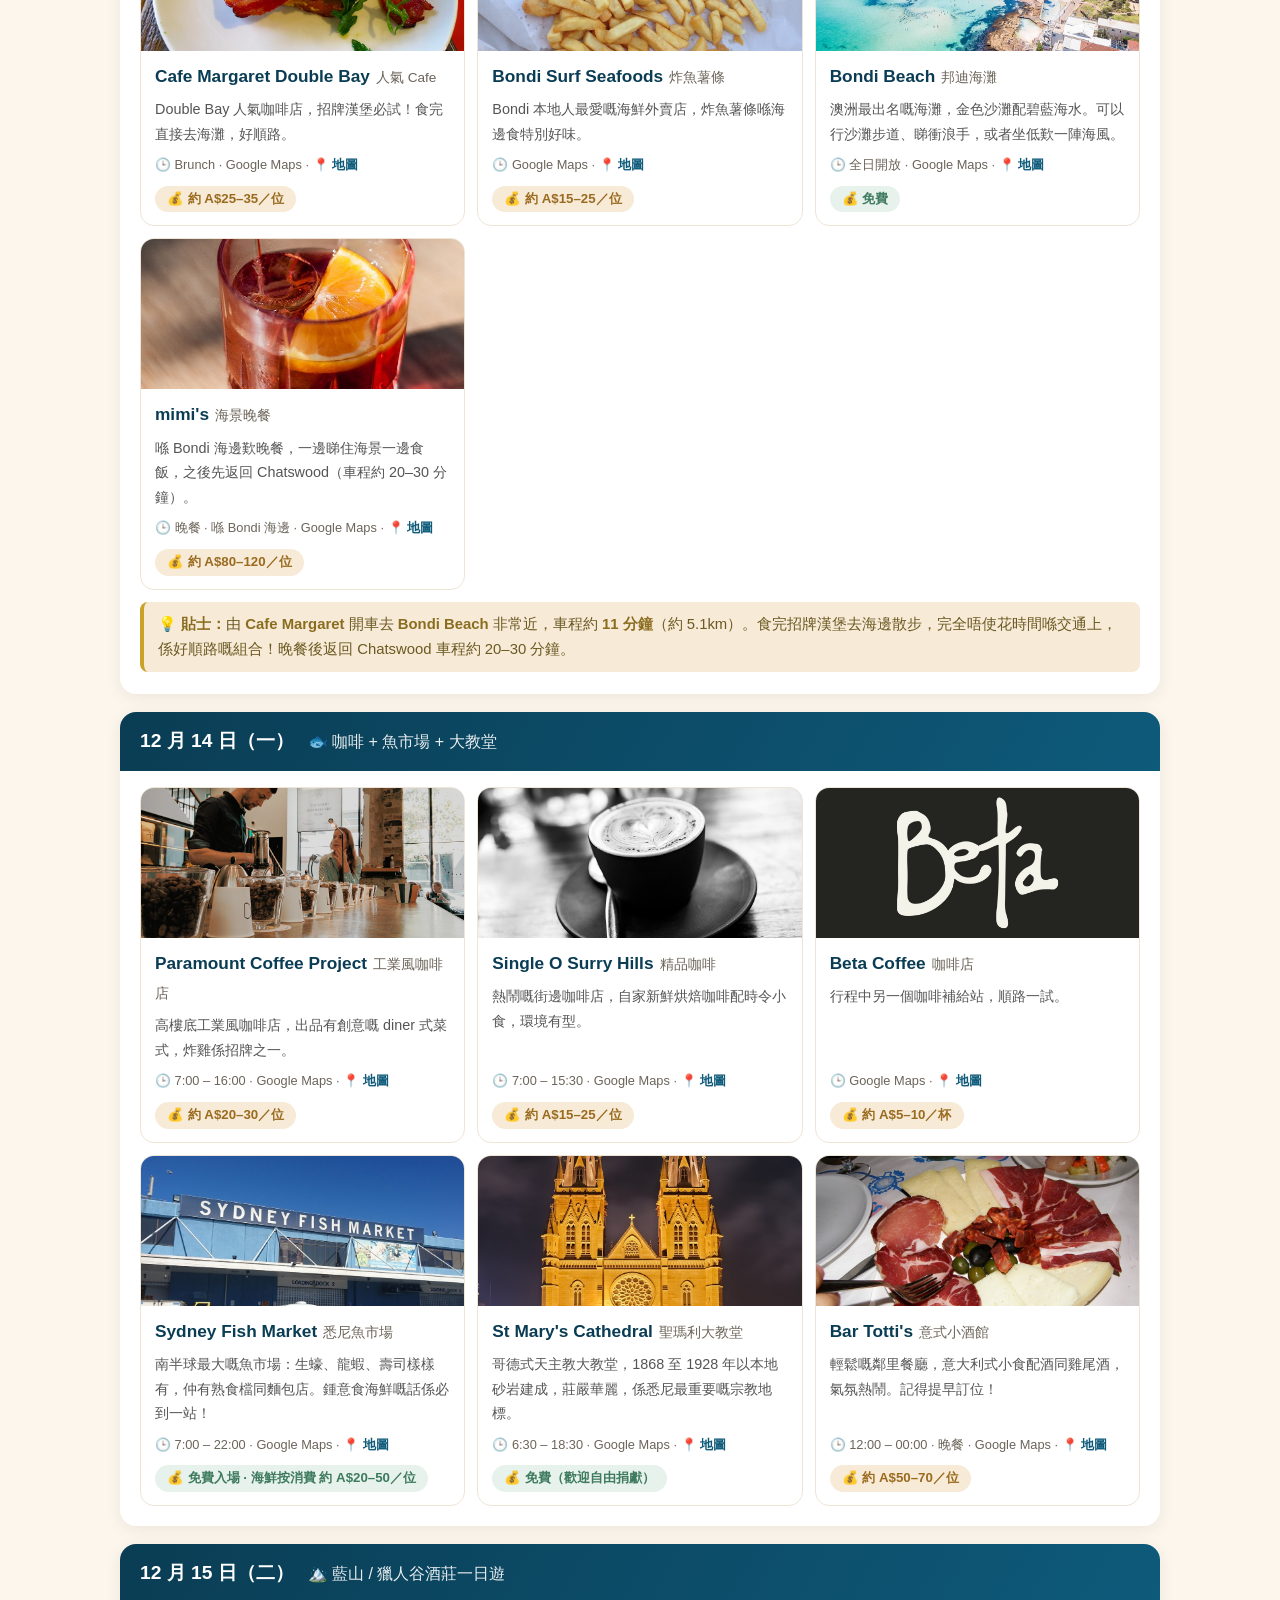
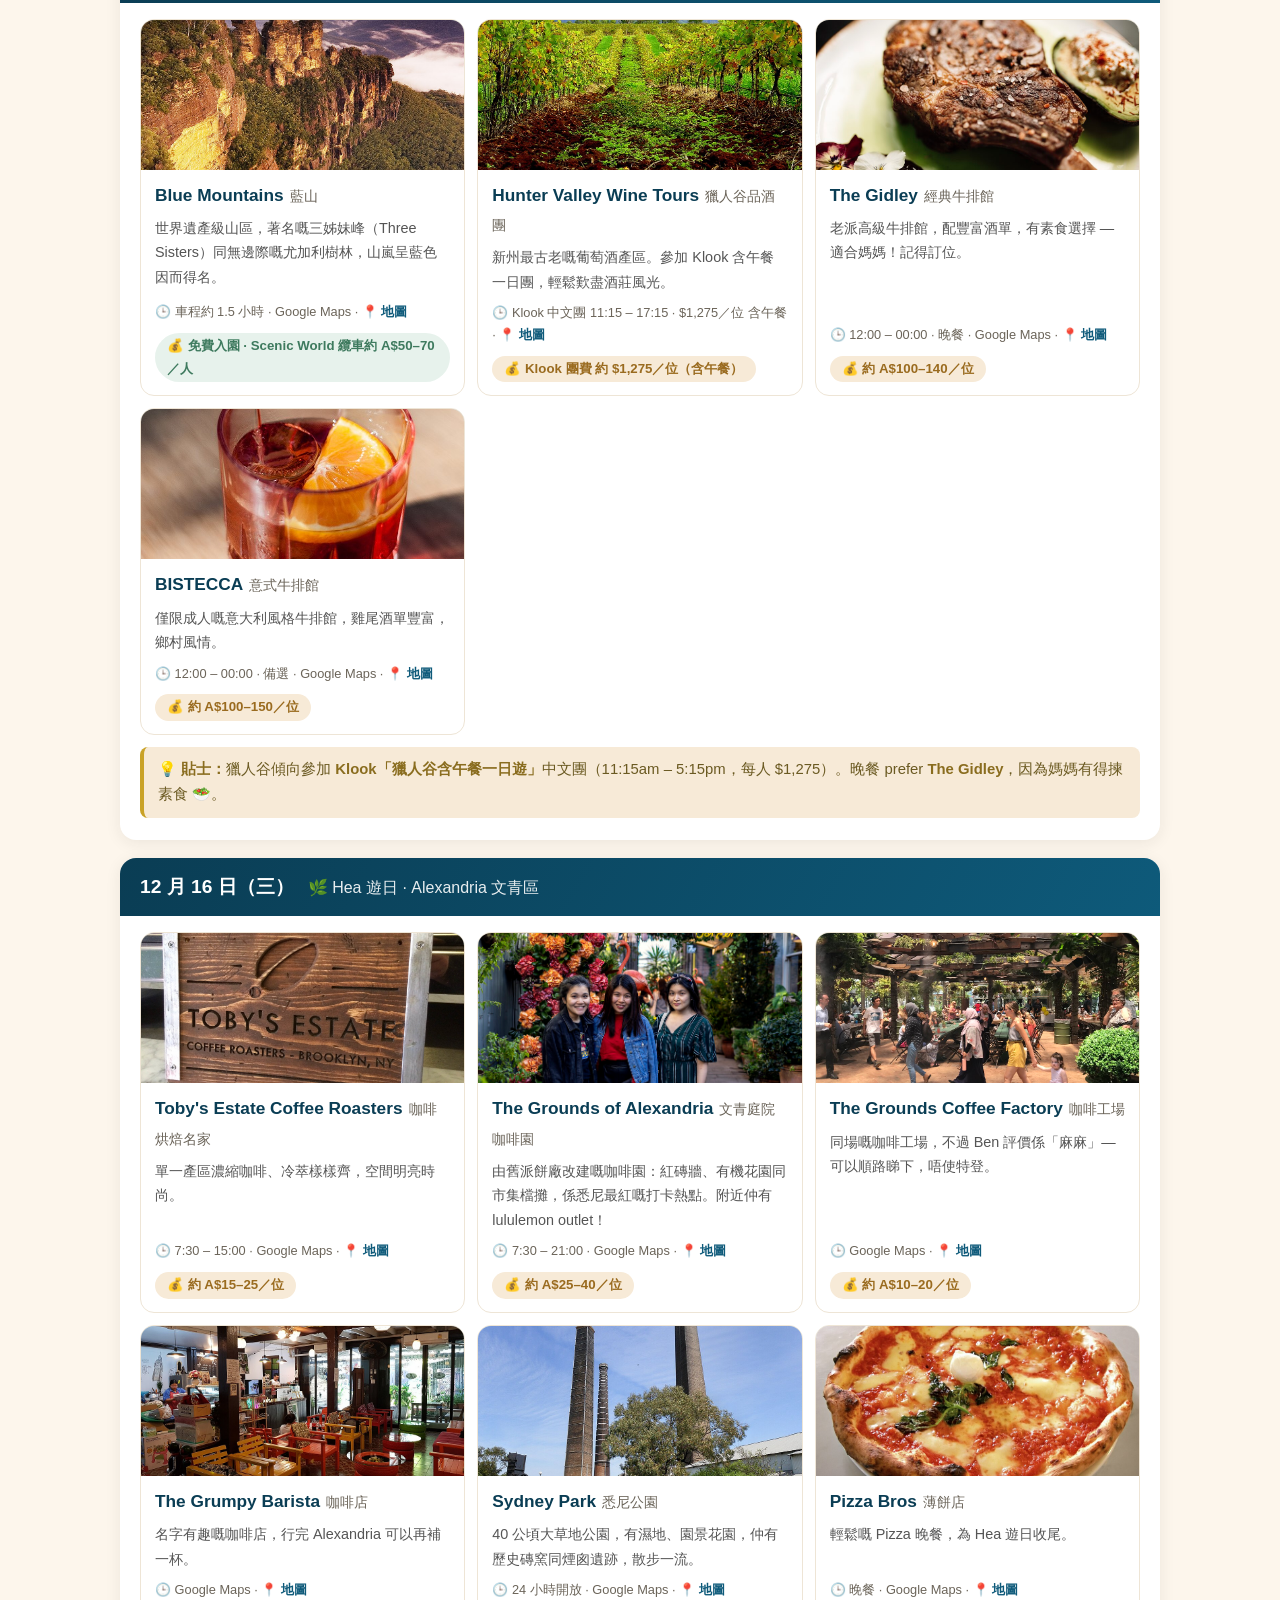
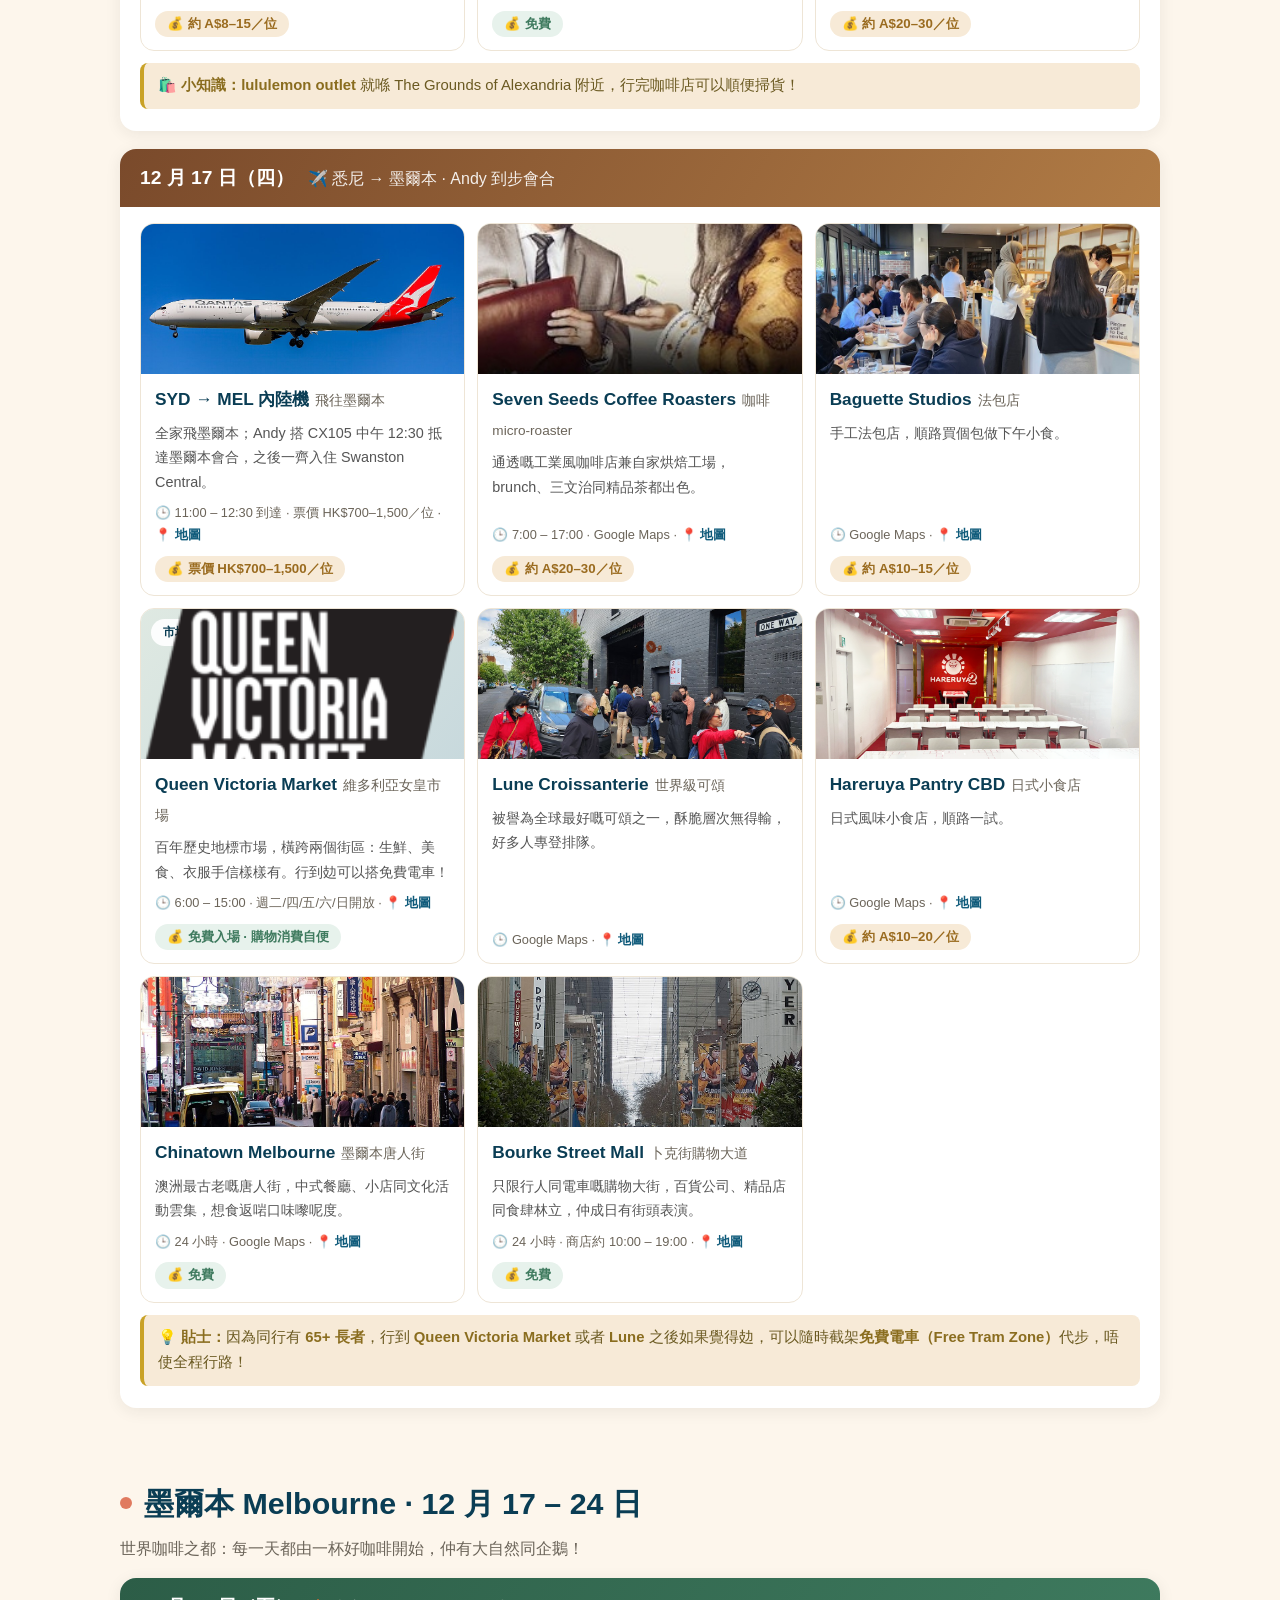
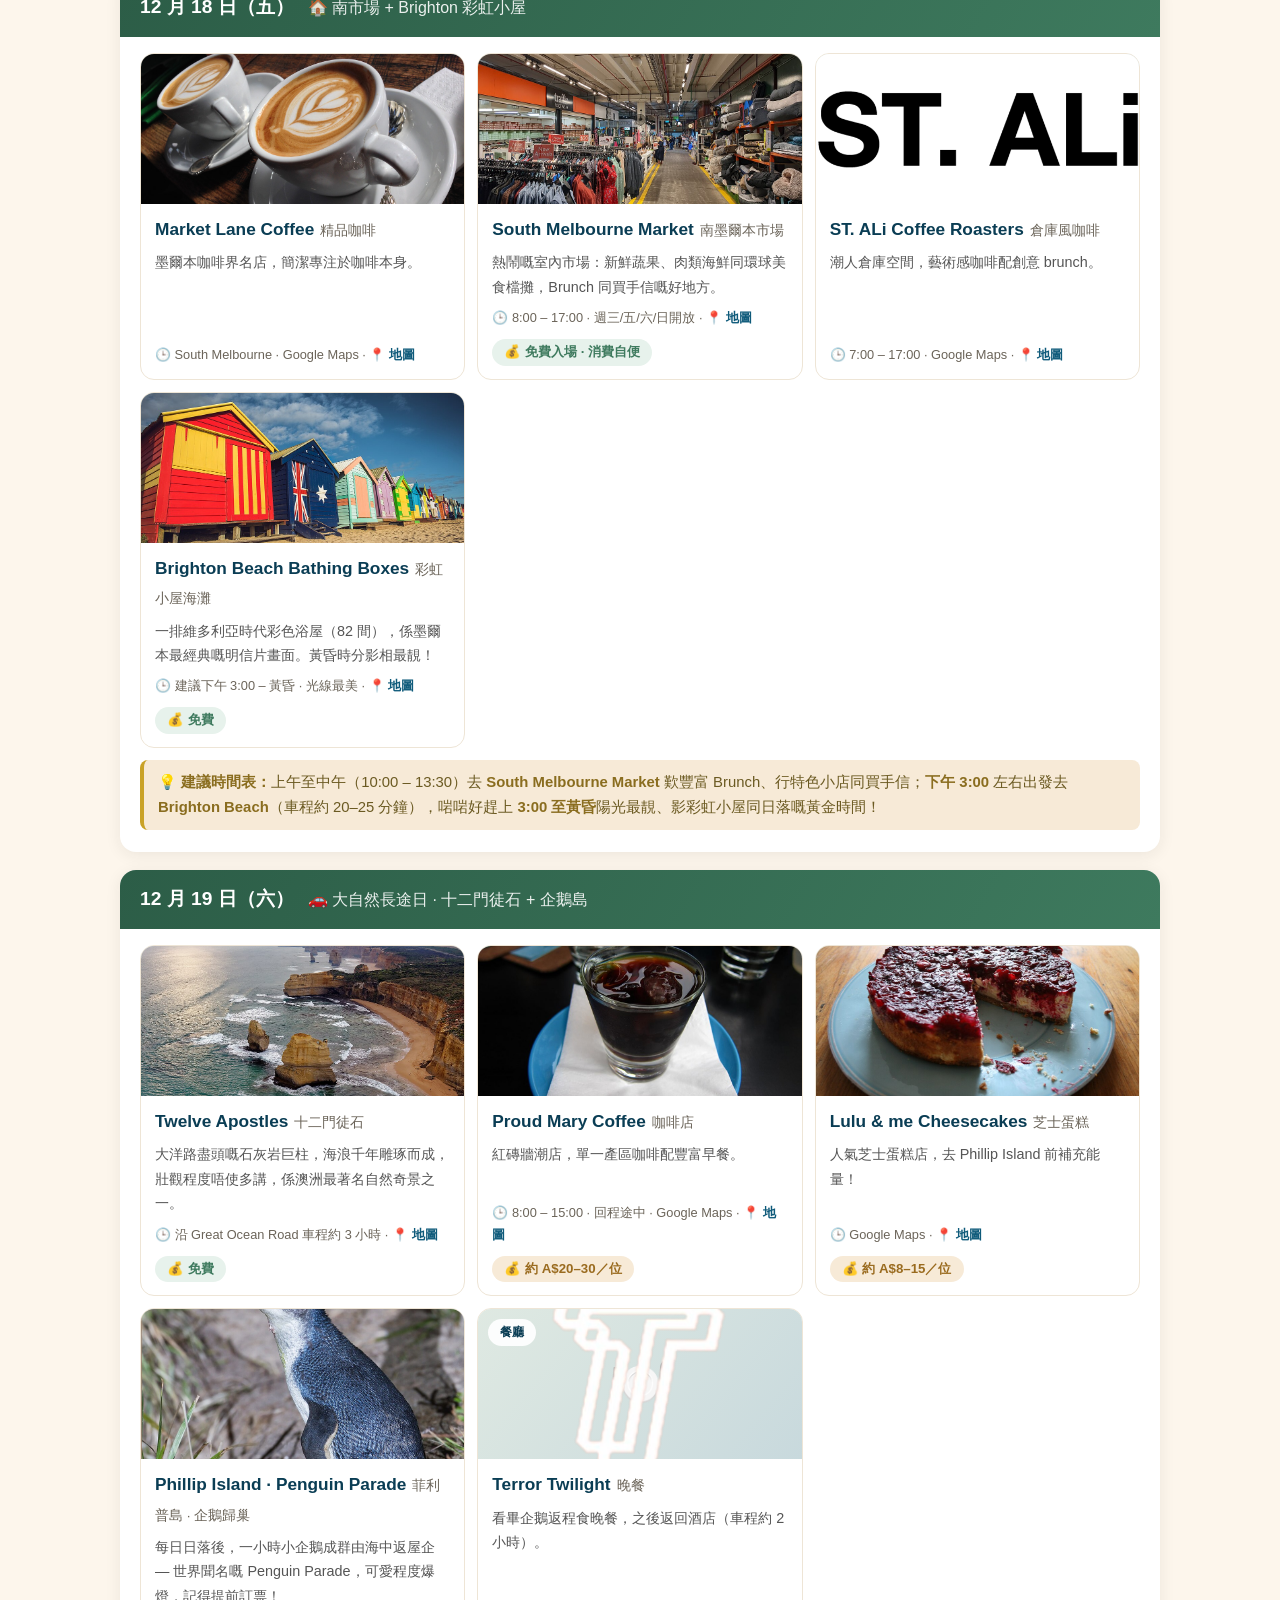
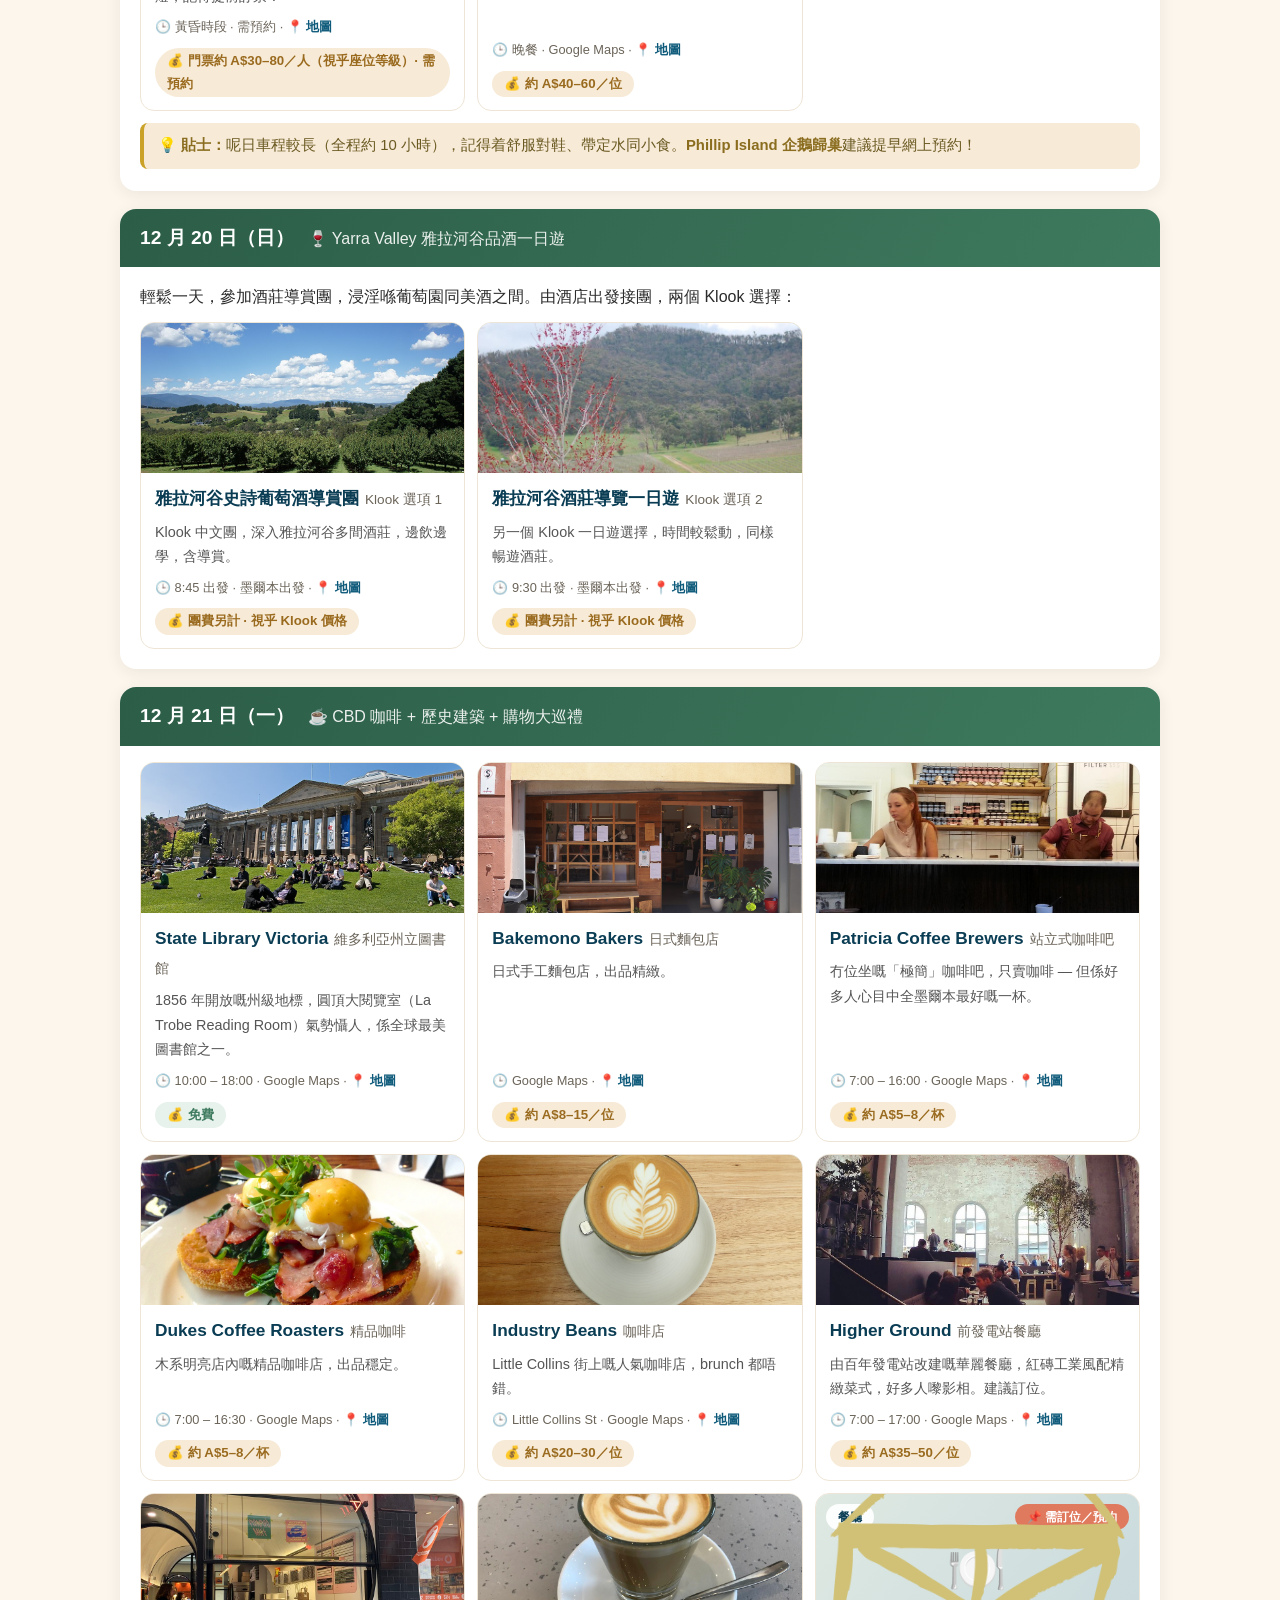
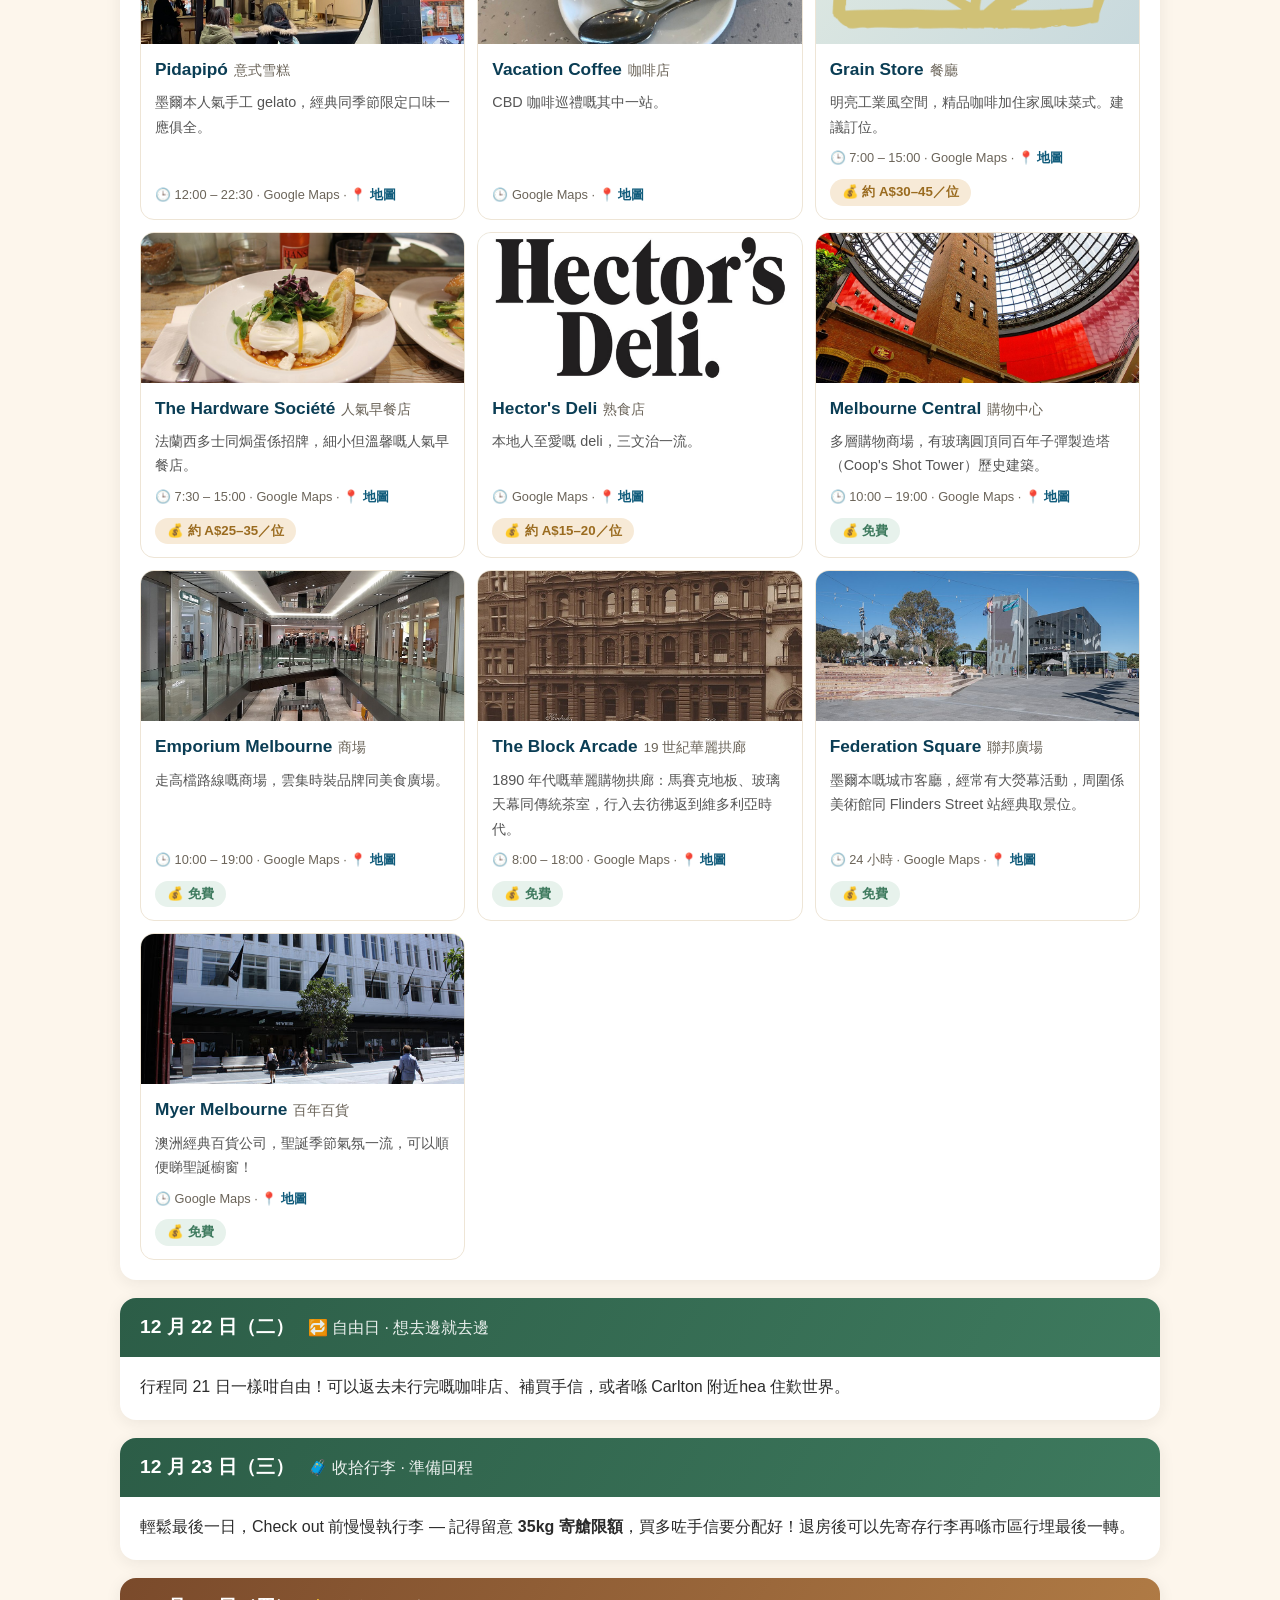
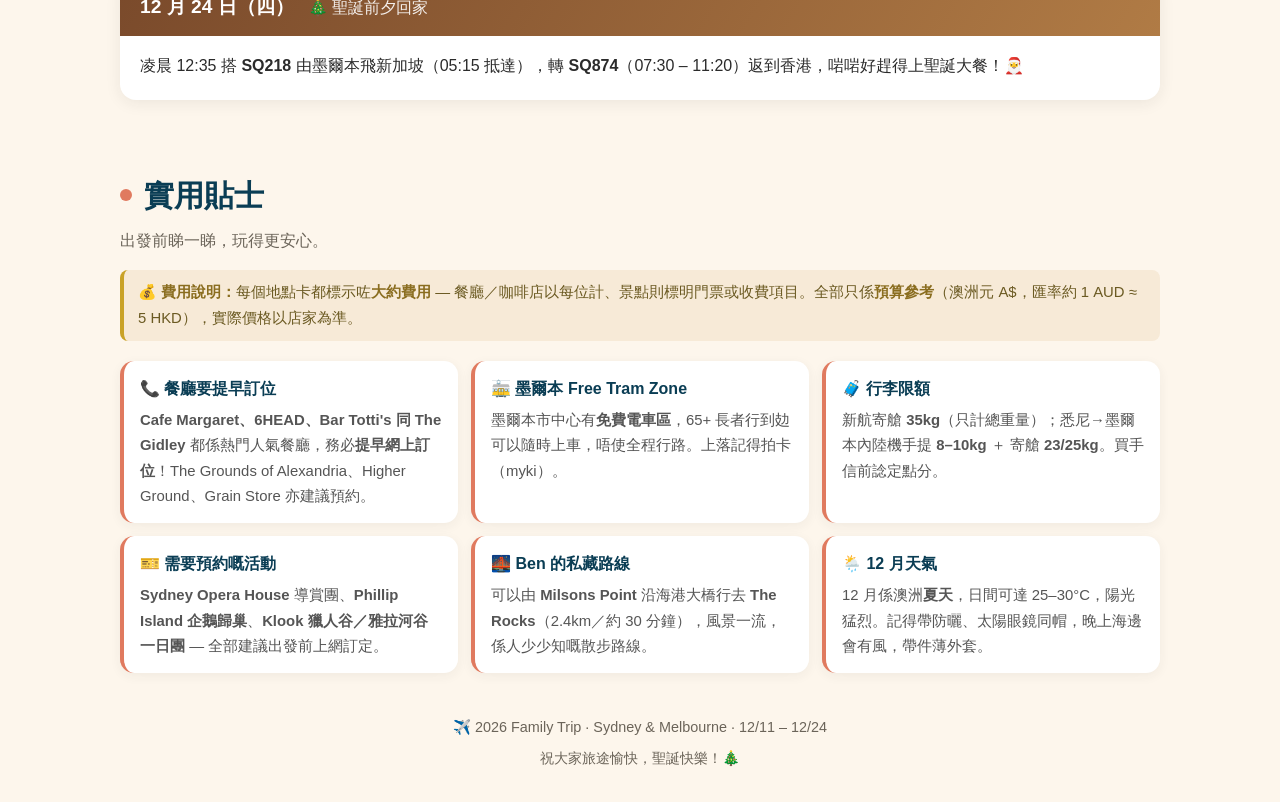
==== commit abdad384: "Use HK Chinese: Sydney as 悉尼 instead of 雪梨" ====
--- a/aussie/index.html
+++ b/aussie/index.html
@@ -4,7 +4,7 @@
 <meta charset="UTF-8">
 <meta name="viewport" content="width=device-width, initial-scale=1.0">
 <meta name="theme-color" content="#0a3d54">
-<title>2026 澳洲 14 天之旅 — 雪梨 + 墨爾本</title>
+<title>2026 澳洲 14 天之旅 — 悉尼 + 墨爾本</title>
 <style>
   :root{
     --ocean:#0e5a7a; --ocean-dark:#0a3d54; --sand:#fdf6ec; --sand2:#f7ead7;
@@ -127,7 +127,7 @@
 
 <header class="hero">
   <div class="kicker">2026 Family Trip · Australia</div>
-  <h1>澳洲 14 天之旅 — 雪梨 + 墨爾本</h1>
+  <h1>澳洲 14 天之旅 — 悉尼 + 墨爾本</h1>
   <div class="dates">🗓 2026 年 12 月 11 日 — 12 月 24 日（聖誕前夕回港）</div>
 </header>
 
@@ -136,7 +136,7 @@
     <li><a href="#overview">行程總覽</a></li>
     <li><a href="#flights">航班</a></li>
     <li><a href="#hotels">住宿</a></li>
-    <li><a href="#sydney">雪梨行程</a></li>
+    <li><a href="#sydney">悉尼行程</a></li>
     <li><a href="#melbourne">墨爾本行程</a></li>
     <li><a href="#tips">實用貼士</a></li>
   </ul>
@@ -149,7 +149,7 @@
   <h2><span class="dot"></span>行程總覽</h2>
   <p class="lead">一次過睇晒成個 trip 嘅重點：去邊、住邊、坐邊班機。</p>
   <div class="grid c2">
-    <div class="stat"><div class="ic">🏖️</div><div class="stat-body"><h3>雪梨 Sydney</h3><p>12 月 11 – 17 日（6 晚）<br>歌劇院、海港大橋、Bondi 海灘、藍山、獵人谷</p></div></div>
+    <div class="stat"><div class="ic">🏖️</div><div class="stat-body"><h3>悉尼 Sydney</h3><p>12 月 11 – 17 日（6 晚）<br>歌劇院、海港大橋、Bondi 海灘、藍山、獵人谷</p></div></div>
     <div class="stat"><div class="ic">☕</div><div class="stat-body"><h3>墨爾本 Melbourne</h3><p>12 月 17 – 24 日（6 晚）<br>咖啡之都、彩虹小屋、十二門徒石、企鵝島</p></div></div>
   </div>
 </section>
@@ -162,14 +162,14 @@
     <div class="flight">
       <div style="font-size:1.8rem">🛫</div>
       <div>
-        <div class="route">香港 HKG <span class="arrow">→</span> 雪梨 SYD <span class="tag blue">國泰 CX111 · 商務客艙</span></div>
+        <div class="route">香港 HKG <span class="arrow">→</span> 悉尼 SYD <span class="tag blue">國泰 CX111 · 商務客艙</span></div>
         <div class="meta">12 月 11 日（五）19:05 起飛 — 12 月 12 日（六）07:15 抵達 · 夜機，記得早啲去機場貴賓室</div>
       </div>
     </div>
     <div class="flight">
       <div style="font-size:1.8rem">✈️</div>
       <div>
-        <div class="route">雪梨 SYD <span class="arrow">→</span> 墨爾本 MEL <span class="tag">內陸機</span></div>
+        <div class="route">悉尼 SYD <span class="arrow">→</span> 墨爾本 MEL <span class="tag">內陸機</span></div>
         <div class="meta">12 月 17 日（四）· 11:00 – 12:30 到達 · 票價約 HK$700–1,500／位 · 手提行李 8–10kg ＋ 寄艙 23/25kg</div>
       </div>
     </div>
@@ -201,12 +201,12 @@
 <!-- ================= HOTELS ================= -->
 <section id="hotels">
   <h2><span class="dot"></span>住宿安排</h2>
-  <p class="lead">雪梨住 Chatswood 車士活（寧靜方便、餐廳多），墨爾本住 Carlton 卡爾頓（近 CBD 同市場）。</p>
+  <p class="lead">悉尼住 Chatswood 車士活（寧靜方便、餐廳多），墨爾本住 Carlton 卡爾頓（近 CBD 同市場）。</p>
   <div class="grid c3">
     <div class="hotel sydney">
       <div class="head">
         <h3>Meriton Suites Chatswood</h3>
-        <div class="en">雪梨 · 79 Albert Ave, Chatswood NSW 2067</div>
+        <div class="en">悉尼 · 79 Albert Ave, Chatswood NSW 2067</div>
       </div>
       <div class="body">
         <ul>
@@ -233,7 +233,7 @@
     </div>
     <div class="hotel sydney">
       <div class="head">
-        <h3>🚗 落機交通（雪梨機場 → Chatswood）</h3>
+        <h3>🚗 落機交通（悉尼機場 → Chatswood）</h3>
         <div class="en">三個方案任揀</div>
       </div>
       <div class="body">
@@ -249,12 +249,12 @@
 
 <!-- ================= SYDNEY ================= -->
 <section id="sydney">
-  <h2><span class="dot"></span>雪梨 Sydney · 12 月 11 – 17 日</h2>
+  <h2><span class="dot"></span>悉尼 Sydney · 12 月 11 – 17 日</h2>
   <p class="lead">地標、海灘、歷史街區，仲有藍山同酒莊一日遊。所有景點名稱保留英文，方便問路同導航。</p>
 
   <!-- Day 11 -->
   <div class="day fly">
-    <div class="day-head"><span class="dnum">12 月 11 日（五）</span><span class="dtheme">✈️ 香港 → 雪梨 夜機</span></div>
+    <div class="day-head"><span class="dnum">12 月 11 日（五）</span><span class="dtheme">✈️ 香港 → 悉尼 夜機</span></div>
     <div class="day-body">
       <p>CX111 商務客艙，晚上 7:05 起飛。商務客艙記得<b>早啲去貴賓室</b>慢慢歎，飛機上瞓好覺，第二朝落機精神抖擻！</p>
     </div>
@@ -262,7 +262,7 @@
 
   <!-- Day 12 -->
   <div class="day sydney">
-    <div class="day-head"><span class="dnum">12 月 12 日（六）</span><span class="dtheme">🌊 抵達雪梨 · Circular Quay 海港經典一天</span></div>
+    <div class="day-head"><span class="dnum">12 月 12 日（六）</span><span class="dtheme">🌊 抵達悉尼 · Circular Quay 海港經典一天</span></div>
     <div class="day-body">
       <div class="places" id="d12"></div>
       <div class="day-notes"><b>💡 貼士：</b>Check-in 之後先去食越南河補充體力。Ben 仲教咗一個秘密路線：可以由 <b>Milsons Point 沿住海港大橋行去 The Rocks</b>（全程 2.4km，約 30 分鐘），一邊行一邊睇海港美景，係好多人唔知嘅玩法！</div>
@@ -306,7 +306,7 @@
 
   <!-- Day 17 -->
   <div class="day fly">
-    <div class="day-head"><span class="dnum">12 月 17 日（四）</span><span class="dtheme">✈️ 雪梨 → 墨爾本 · Andy 到步會合</span></div>
+    <div class="day-head"><span class="dnum">12 月 17 日（四）</span><span class="dtheme">✈️ 悉尼 → 墨爾本 · Andy 到步會合</span></div>
     <div class="day-body">
       <div class="places" id="d17"></div>
       <div class="day-notes"><b>💡 貼士：</b>因為同行有 <b>65+ 長者</b>，行到 <b>Queen Victoria Market</b> 或者 <b>Lune</b> 之後如果覺得攰，可以隨時截架<b>免費電車（Free Tram Zone）</b>代步，唔使全程行路！</div>
@@ -387,7 +387,7 @@
   <div class="grid c3">
     <div class="tip"><h4>📞 餐廳要提早訂位</h4><p><b>Cafe Margaret、6HEAD、Bar Totti's 同 The Gidley</b> 都係熱門人氣餐廳，務必<b>提早網上訂位</b>！The Grounds of Alexandria、Higher Ground、Grain Store 亦建議預約。</p></div>
     <div class="tip"><h4>🚋 墨爾本 Free Tram Zone</h4><p>墨爾本市中心有<b>免費電車區</b>，65+ 長者行到攰可以隨時上車，唔使全程行路。上落記得拍卡（myki）。</p></div>
-    <div class="tip"><h4>🧳 行李限額</h4><p>新航寄艙 <b>35kg</b>（只計總重量）；雪梨→墨爾本內陸機手提 <b>8–10kg</b> ＋ 寄艙 <b>23/25kg</b>。買手信前諗定點分。</p></div>
+    <div class="tip"><h4>🧳 行李限額</h4><p>新航寄艙 <b>35kg</b>（只計總重量）；悉尼→墨爾本內陸機手提 <b>8–10kg</b> ＋ 寄艙 <b>23/25kg</b>。買手信前諗定點分。</p></div>
     <div class="tip"><h4>🎫 需要預約嘅活動</h4><p><b>Sydney Opera House</b> 導賞團、<b>Phillip Island 企鵝歸巢</b>、<b>Klook 獵人谷／雅拉河谷一日團</b> — 全部建議出發前上網訂定。</p></div>
     <div class="tip"><h4>🌉 Ben 的私藏路線</h4><p>可以由 <b>Milsons Point</b> 沿海港大橋行去 <b>The Rocks</b>（2.4km／約 30 分鐘），風景一流，係人少少知嘅散步路線。</p></div>
     <div class="tip"><h4>🌦️ 12 月天氣</h4><p>12 月係澳洲<b>夏天</b>，日間可達 25–30°C，陽光猛烈。記得帶防曬、太陽眼鏡同帽，晚上海邊會有風，帶件薄外套。</p></div>
@@ -423,11 +423,11 @@
 const DAYS = {
   d12: [
     {n:"Pho Thin Chatswood", zh:"越南河粉店", type:"food", hours:"落機後午餐 · 距酒店步行 9 分鐘", d:"抵達後第一站！熱騰騰嘅越南河，補充體力先再出發觀光。"},
-    {n:"Sydney Opera House", zh:"雪梨歌劇院", type:"scenic", wiki:"Sydney Opera House", book:true, hours:"導賞團建議提前預約 · Google Maps", d:"世界級地標，雪梨天際線靈魂。可參加導賞團深入參觀歌劇廳同劇院，周圍海景一流。"},
+    {n:"Sydney Opera House", zh:"悉尼歌劇院", type:"scenic", wiki:"Sydney Opera House", book:true, hours:"導賞團建議提前預約 · Google Maps", d:"世界級地標，悉尼天際線靈魂。可參加導賞團深入參觀歌劇廳同劇院，周圍海景一流。"},
     {n:"Mrs Macquarie's Chair", zh:"麥奎里夫人石椅", type:"historic", wiki:"Mrs Macquarie's Chair", hours:"24 小時開放 · Google Maps", d:"1811 年由囚犯雕鑿嘅砂岩長椅，為當時總督夫人而建。係影歌劇院 + 大橋同框嘅最佳影相位！"},
-    {n:"Sydney Harbour Bridge", zh:"雪梨海港大橋", type:"historic", wiki:"Sydney Harbour Bridge", hours:"Google Maps", d:"1932 年落成嘅標誌建築，可挑戰 BridgeClimb 登頂，或者行 Pylon Lookout 瞭望台（有展覽）。"},
-    {n:"The Rocks", zh:"岩石區", type:"historic", wiki:"The Rocks, New South Wales", hours:"Google Maps", d:"雪梨最古老嘅歷史小巷區，有大橋作背景。週末有 Rocks Markets 戶外市集，街頭小食、手作同街頭表演，仲有全城最古老嘅酒吧。"},
-    {n:"6HEAD Sydney", zh:"牛排海鮮餐廳", type:"food", book:true, hours:"12:00 – 22:30 · 晚餐 · Google Maps", d:"工業風格餐廳，主打牛排同海鮮，酒單豐富，仲有雪梨海港景。記得提早訂位！"}
+    {n:"Sydney Harbour Bridge", zh:"悉尼海港大橋", type:"historic", wiki:"Sydney Harbour Bridge", hours:"Google Maps", d:"1932 年落成嘅標誌建築，可挑戰 BridgeClimb 登頂，或者行 Pylon Lookout 瞭望台（有展覽）。"},
+    {n:"The Rocks", zh:"岩石區", type:"historic", wiki:"The Rocks, New South Wales", hours:"Google Maps", d:"悉尼最古老嘅歷史小巷區，有大橋作背景。週末有 Rocks Markets 戶外市集，街頭小食、手作同街頭表演，仲有全城最古老嘅酒吧。"},
+    {n:"6HEAD Sydney", zh:"牛排海鮮餐廳", type:"food", book:true, hours:"12:00 – 22:30 · 晚餐 · Google Maps", d:"工業風格餐廳，主打牛排同海鮮，酒單豐富，仲有悉尼海港景。記得提早訂位！"}
   ],
   d13: [
     {n:"Cafe Margaret Double Bay", zh:"人氣 Cafe", type:"cafe", book:true, hours:"Brunch · Google Maps", d:"Double Bay 人氣咖啡店，招牌漢堡必試！食完直接去海灘，好順路。"},
@@ -439,8 +439,8 @@
     {n:"Paramount Coffee Project", zh:"工業風咖啡店", type:"cafe", hours:"7:00 – 16:00 · Google Maps", d:"高樓底工業風咖啡店，出品有創意嘅 diner 式菜式，炸雞係招牌之一。"},
     {n:"Single O Surry Hills", zh:"精品咖啡", type:"cafe", hours:"7:00 – 15:30 · Google Maps", d:"熱鬧嘅街邊咖啡店，自家新鮮烘焙咖啡配時令小食，環境有型。"},
     {n:"Beta Coffee", zh:"咖啡店", type:"cafe", hours:"Google Maps", d:"行程中另一個咖啡補給站，順路一試。"},
-    {n:"Sydney Fish Market", zh:"雪梨魚市場", type:"market", wiki:"Sydney Fish Market", hours:"7:00 – 22:00 · Google Maps", d:"南半球最大嘅魚市場：生蠔、龍蝦、壽司樣樣有，仲有熟食檔同麵包店。鍾意食海鮮嘅話係必到一站！"},
-    {n:"St Mary's Cathedral", zh:"聖瑪利大教堂", type:"historic", wiki:"St Mary's Cathedral, Sydney", hours:"6:30 – 18:30 · Google Maps", d:"哥德式天主教大教堂，1868 至 1928 年以本地砂岩建成，莊嚴華麗，係雪梨最重要嘅宗教地標。"},
+    {n:"Sydney Fish Market", zh:"悉尼魚市場", type:"market", wiki:"Sydney Fish Market", hours:"7:00 – 22:00 · Google Maps", d:"南半球最大嘅魚市場：生蠔、龍蝦、壽司樣樣有，仲有熟食檔同麵包店。鍾意食海鮮嘅話係必到一站！"},
+    {n:"St Mary's Cathedral", zh:"聖瑪利大教堂", type:"historic", wiki:"St Mary's Cathedral, Sydney", hours:"6:30 – 18:30 · Google Maps", d:"哥德式天主教大教堂，1868 至 1928 年以本地砂岩建成，莊嚴華麗，係悉尼最重要嘅宗教地標。"},
     {n:"Bar Totti's", zh:"意式小酒館", type:"food", book:true, hours:"12:00 – 00:00 · 晚餐 · Google Maps", d:"輕鬆嘅鄰里餐廳，意大利式小食配酒同雞尾酒，氣氛熱鬧。記得提早訂位！"}
   ],
   d15: [
@@ -451,10 +451,10 @@
   ],
   d16: [
     {n:"Toby's Estate Coffee Roasters", zh:"咖啡烘焙名家", type:"cafe", hours:"7:30 – 15:00 · Google Maps", d:"單一產區濃縮咖啡、冷萃樣樣齊，空間明亮時尚。"},
-    {n:"The Grounds of Alexandria", zh:"文青庭院咖啡園", type:"cafe", book:true, hours:"7:30 – 21:00 · Google Maps", d:"由舊派餅廠改建嘅咖啡園：紅磚牆、有機花園同市集檔攤，係雪梨最紅嘅打卡熱點。附近仲有 lululemon outlet！"},
+    {n:"The Grounds of Alexandria", zh:"文青庭院咖啡園", type:"cafe", book:true, hours:"7:30 – 21:00 · Google Maps", d:"由舊派餅廠改建嘅咖啡園：紅磚牆、有機花園同市集檔攤，係悉尼最紅嘅打卡熱點。附近仲有 lululemon outlet！"},
     {n:"The Grounds Coffee Factory", zh:"咖啡工場", type:"cafe", hours:"Google Maps", d:"同場嘅咖啡工場，不過 Ben 評價係「麻麻」— 可以順路睇下，唔使特登。"},
     {n:"The Grumpy Barista", zh:"咖啡店", type:"cafe", hours:"Google Maps", d:"名字有趣嘅咖啡店，行完 Alexandria 可以再補一杯。"},
-    {n:"Sydney Park", zh:"雪梨公園", type:"scenic", wiki:"Sydney Park", hours:"24 小時開放 · Google Maps", d:"40 公頃大草地公園，有濕地、園景花園，仲有歷史磚窯同煙囪遺跡，散步一流。"},
+    {n:"Sydney Park", zh:"悉尼公園", type:"scenic", wiki:"Sydney Park", hours:"24 小時開放 · Google Maps", d:"40 公頃大草地公園，有濕地、園景花園，仲有歷史磚窯同煙囪遺跡，散步一流。"},
     {n:"Pizza Bros", zh:"薄餅店", type:"food", hours:"晚餐 · Google Maps", d:"輕鬆嘅 Pizza 晚餐，為 Hea 遊日收尾。"}
   ],
   d17: [
@@ -507,7 +507,7 @@
 /* ---------- 費用參考（A$ 為澳洲元；免費則標示綠色） ---------- */
 const FREE = "免費";
 const COSTS = {
-  /* 雪梨 */
+  /* 悉尼 */
   "Pho Thin Chatswood":"約 A$15–20／位",
   "Sydney Opera House":"外圍免費 · 導賞團約 A$43–90／人",
   "Mrs Macquarie's Chair":FREE,
